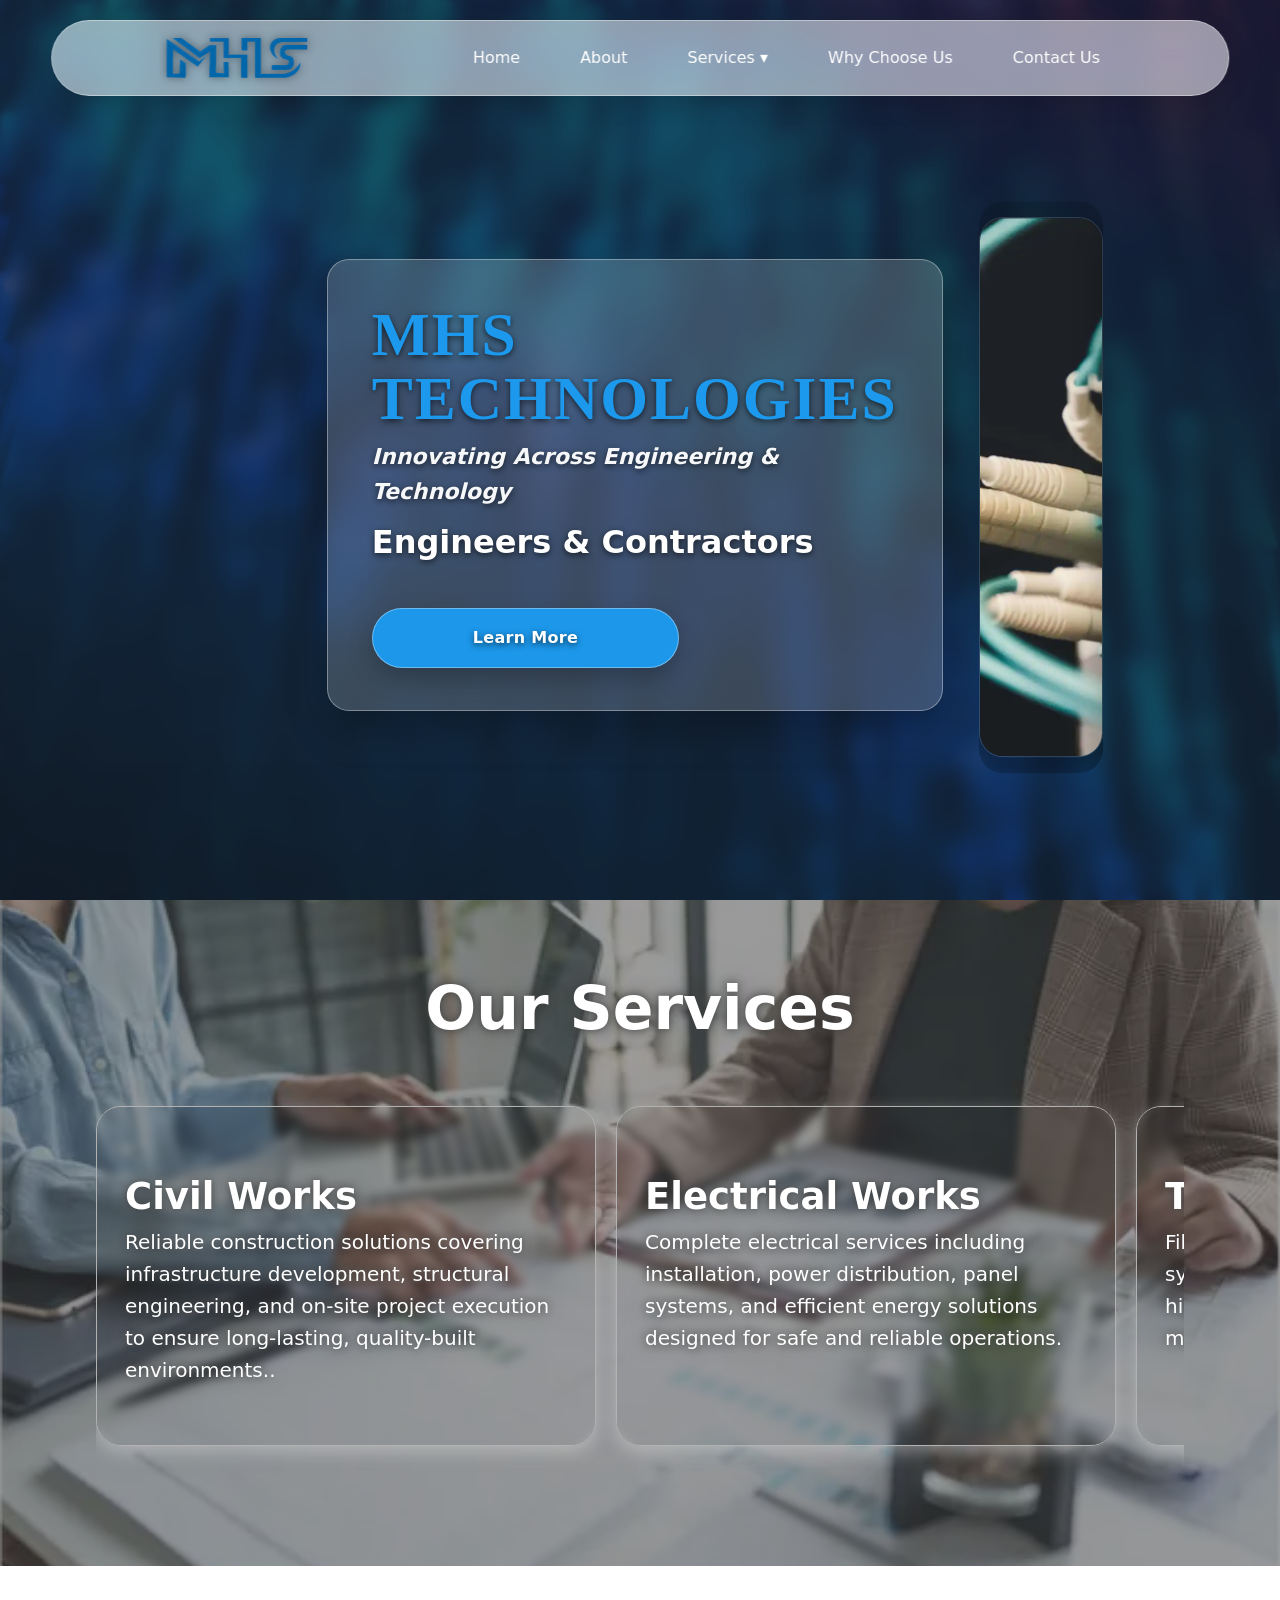
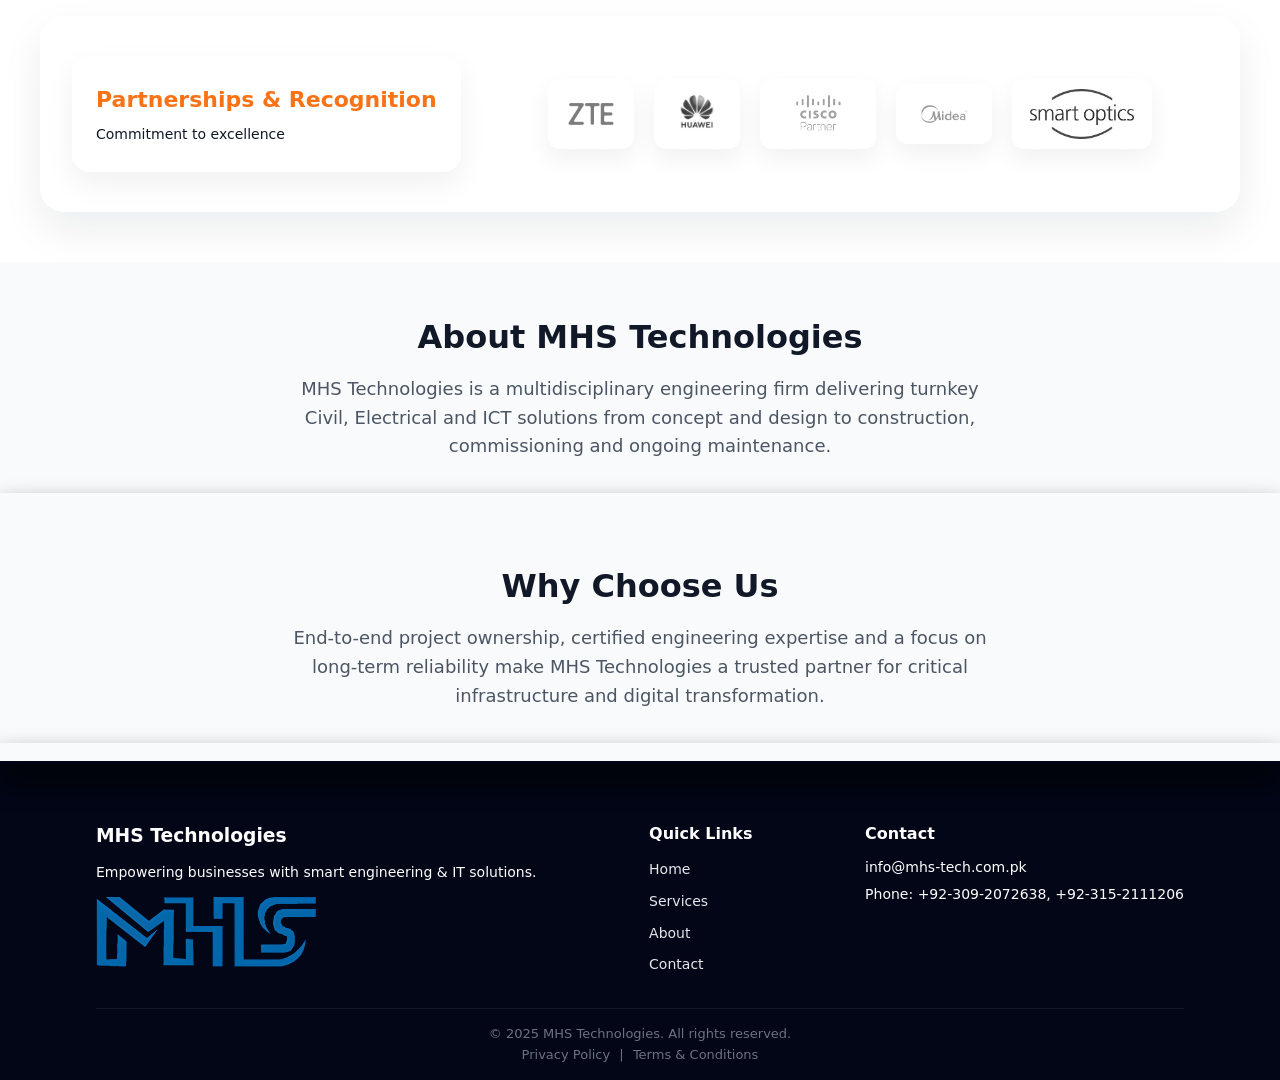
==== public_html/index.html @ 4421f7b4 "Initial commit: add MHS Tech website" ====
<head><meta content="IE=edge" http-equiv="X-UA-Compatible"/>
<meta charset="utf-8"/>
<title>MHS Technologies | Engineering &amp; Technology Services</title>
<meta content="width=device-width, initial-scale=1.0" name="viewport"/>
<!-- Force Light Mode -->
<meta content="light" name="color-scheme"/>
<meta content="light" name="supported-color-schemes"/>
<!-- SEO -->
<meta content="MHS Technologies is a multidisciplinary engineering and technology company delivering Civil Works, Electrical Solutions, Telecommunications, Systems Integration and Digital Services across Pakistan." name="description"/>
<meta content="index, follow" name="robots"/>
<!-- Social (Open Graph) -->
<meta content="MHS Technologies | Engineers &amp; Contractors" property="og:title"/>
<meta content="End-to-end civil, electrical, telecom and digital infrastructure solutions from design to commissioning." property="og:description"/>
<meta content="website" property="og:type"/>
<meta content="https://mhs-tech.com.pk/" property="og:url"/>
<meta content="https://mhs-tech.com.pk/images/hero-section/2.webp" property="og:image"/>
<!-- Favicons -->
<link href="images/logo/mhs-favicon.webp" rel="icon" sizes="512x512" type="image/webp"/>
<link href="images/logo/mhs-favicon.webp" rel="apple-touch-icon" type="image/webp"/>
<link href="images/logo/mhs-favicon.webp" rel="shortcut icon" type="image/webp"/>
<!-- CSS -->
<link href="style.css?v=4" rel="stylesheet"/><link href="https://mhs-tech.com.pk/" rel="canonical"/><meta content="#ffffff" name="theme-color"/><script type="application/ld+json">[{"@context": "https://schema.org", "@type": "WebPage", "name": "MHS Technologies | Engineering & Technology Services", "url": "https://mhs-tech.com.pk/"}, {"@context": "https://schema.org", "@type": "WebSite", "name": "MHS Technologies", "url": "https://mhs-tech.com.pk/"}, {"@context": "https://schema.org", "@type": "Organization", "name": "MHS Technologies", "url": "https://mhs-tech.com.pk/", "logo": "https://mhs-tech.com.pk/images/logo/mhs-logo.png", "email": "info@mhs-tech.com.pk", "telephone": ["+92-309-2072638", "+92-315-2111206"], "address": {"@type": "PostalAddress", "addressCountry": "PK"}}]</script></head>
<body>
<!-- HEADER / TOP NAV -->
<header class="site-header">
<div class="container header-inner">
<div class="logo-area">
<a href="/#home">
<img alt="MHS Technologies Logo" decoding="async" loading="eager" src="images/logo/mhs-logo-2.png"/>
</a>
</div>
<button aria-label="Toggle navigation" class="menu-toggle">
        ☰
      </button>
<nav class="main-nav">
<ul class="nav-menu">
<li><a href="/#home">Home</a></li>
<li><a href="about.html">About</a></li>
<li class="has-dropdown">
<a>Services ▾</a>
<ul class="dropdown">
<li class="has-sub"><a href="services.html#civil">Civil Works</a></li>
<li class="has-sub"><a href="services.html#electrical">Electrical Works</a></li>
<li class="has-sub"><a href="services.html#telecom">Telecommunications</a></li>
<li class="has-sub"><a href="services.html#it-works">IT Works &amp; Systems Development</a></li>
<li class="has-sub"><a href="services.html#integration">Systems Integration</a></li>
</ul>
</li>
<li><a href="about.html#why-choose">Why Choose Us</a></li>
<li>
<a class="contact-btn" href="contact.html">Contact Us</a>
</li>
</ul>
</nav>
</div>
</header>
<!-- HERO SECTION -->
<section class="hero-section" id="home">
<div class="hero-bg-overlay"></div>
<div class="hero-wrap">
<!-- TEXT GLASS BOX (only text) -->
<div class="hero-text-glass">
<h1 class="mhs-title">MHS TECHNOLOGIES</h1>
<h2 class="mhs-tagline">Innovating Across Engineering &amp; Technology</h2>
<h2 class="mhs-subtitle">Engineers &amp; Contractors</h2>
<a class="hero-cta" href="services.html">Learn More</a>
</div>
<!-- CAROUSEL OUTSIDE GLASS -->
<div class="hero-carousel-wrap">
<div class="service-carousel" id="carousel">
<img alt="" decoding="async" loading="eager" src="images/hero-section/carso_img/1.webp"/>
<img alt="" decoding="async" loading="lazy" src="images/hero-section/carso_img/2.webp"/>
<img alt="" decoding="async" loading="lazy" src="images/hero-section/carso_img/3.webp"/>
<img alt="" decoding="async" loading="lazy" src="images/hero-section/carso_img/4.webp"/>
<img alt="" decoding="async" loading="lazy" src="images/hero-section/carso_img/5.webp"/>
<img alt="" decoding="async" loading="lazy" src="images/hero-section/carso_img/6.webp"/>
<img alt="" decoding="async" loading="lazy" src="images/hero-section/carso_img/7.webp"/>
<img alt="" decoding="async" loading="lazy" src="images/hero-section/carso_img/8.webp"/>
</div>
</div>
</div>
</section>
<!-- SERVICES -->
<section class="services" id="services">
<div class="container services-inner">
<h2>Our Services</h2>
<!-- Carousel Wrapper -->
<div class="service-carousel">
<div class="service-track">
<a class="card card--civil" href="services.html#civil">
<h3>Civil Works</h3>
<p>Reliable construction solutions covering infrastructure development, structural engineering, and on-site project execution to ensure long-lasting, quality-built environments..</p>
</a>
<a class="card card--electrical" href="services.html#electrical">
<h3>Electrical Works</h3>
<p>Complete electrical services including installation, power distribution, panel systems, and efficient energy solutions designed for safe and reliable operations.</p>
</a>
<a class="card card--telecom" href="services.html#telecom">
<h3>Telecommunications</h3>
<p>Fiber-optic, networking, and communication systems engineered for fast, secure, and high-performance connectivity across modern infrastructures.</p>
</a>
<a class="card card--integration" href="services.html#integration">
<h3>Systems Integration</h3>
<p>Smart automation, surveillance, networking, and digital systems unified into one seamless, secure, and efficient platform for improved operational performance.</p>
</a>
<a class="card card--digital" href="services.html#it-works">
<h3>Digital Solutions</h3>
<p>Modern IT, cloud, software, and technology-driven services built to streamline workflows, enhance productivity, and support evolving business needs.</p>
</a>
<a class="card card--hvac" href="services.html#hvac">
<h3>HVAC Services</h3>
<p>Efficient heating, cooling, and ventilation solutions designed for reliable performance and long-term comfort across all environments.</p>
</a>
<a class="card card--dg" href="services.html#dg">
<h3>D.G Solutions</h3>
<p>Dependable generator maintenance, performance tuning, and rapid fault response ensuring uninterrupted power and stable operations.</p>
</a>
<a class="card card--fire" href="services.html#fire">
<h3>Fire Safety &amp; Alarm</h3>
<p>Advanced fire detection and alarm systems delivering early warning, compliance, and enhanced facility-wide safety.</p>
</a>
<a class="card card--managed" href="services.html#managed">
<h3>Managed Services</h3>
<p>End-to-end monitoring, maintenance, and system support to keep critical infrastructure performing at peak efficiency.</p>
</a>
<a class="card card--it" href="services.html#it">
<h3>Managed IT Services</h3>
<p>Continuous IT monitoring, security management, and remote support ensuring smooth and secure digital operations.</p>
</a>
</div>
</div>
<!-- /Carousel Wrapper -->
</div>
</section>
<!-- PARTNERS -->
<section class="partners-section">
<div class="partners-content">
<div class="partners-card">
<h2>Partnerships &amp; Recognition</h2>
<p class="small-text">Commitment to excellence</p>
</div>
<div class="partners-logos">
<div class="img">
<img alt="ZTE" decoding="async" loading="lazy" src="images/Partners Logo/zte.webp"/>
</div>
<div class="img">
<img alt="Huawei" decoding="async" loading="lazy" src="images/Partners Logo/huawei.webp"/>
</div>
<div class="img">
<img alt="Cisco" decoding="async" loading="lazy" src="images/Partners Logo/cisco.webp"/>
</div>
<div class="img">
<img alt="Midea" decoding="async" loading="lazy" src="images/Partners Logo/midea.webp"/>
</div>
<div class="img">
<img alt="Smart Optics" decoding="async" loading="lazy" src="images/Partners Logo/smart_optics.webp"/>
</div>
</div>
</div>
</section>
<!-- SHORT ABOUT -->
<section class="about">
<div class="container about-grid">
<div class="about-text">
<h2>About MHS Technologies</h2>
<p>
            MHS Technologies is a multidisciplinary engineering firm delivering turnkey Civil, Electrical
            and ICT solutions from concept and design to construction, commissioning and ongoing maintenance.
          </p>
</div>
</div>
</section>
<!-- WHY CHOOSE US (HOME) -->
<section class="about" id="why-us">
<div class="container about-grid">
<div class="about-text">
<h2>Why Choose Us</h2>
<p>
            End-to-end project ownership, certified engineering expertise and a focus on long-term reliability
            make MHS Technologies a trusted partner for critical infrastructure and digital transformation.
          </p>
</div>
</div>
</section>
<!-- FOOTER -->
<footer class="footer">
<div class="container">
<div class="footer-grid">
<div class="f-col">
<h3>MHS Technologies</h3>
<p>Empowering businesses with smart engineering &amp; IT solutions.</p>
<div class="about-img">
<img alt="MHS Secondary Logo" decoding="async" height="80" loading="lazy" src="images/logo/mhs-logo-2.png"/>
</div>
</div>
<div class="f-col">
<h4>Quick Links</h4>
<ul>
<li><a href="/#home">Home</a></li>
<li><a href="services.html">Services</a></li>
<li><a href="about.html">About</a></li>
<li><a href="contact.html">Contact</a></li>
</ul>
</div>
<div class="f-col">
<h4>Contact</h4>
<p><a href="mailto:info@mhs-tech.com.pk">info@mhs-tech.com.pk</a></p>
<p>Phone: +92-309-2072638, +92-315-2111206</p>
</div>
</div>
<div class="copy">
<div class="left">
          © 2025 MHS Technologies. All rights reserved.
        </div>
<div class="right">
<a href="privacy_policy.html">Privacy Policy</a> |
          <a href="terms_cond.html">Terms &amp; Conditions</a>
</div>
</div>
</div>
</footer>
<!-- NAV JS -->
<script defer="" src="nav.js?v=4"></script>
</body>
---- public_html/style.css ----
:root{
  color-scheme: light !important;

  --c-text:#111827;
  --c-white:#ffffff;
  --c-muted:#4b5563;
  --c-blue:#2563eb;
  --c-blue-dark:#1d4ed8;

  --glass-dark:rgba(1,15,17,0.35);
  --glass-dark-strong:rgba(0,0,0,0.55);
  --glass-light:rgba(255,255,255,0.08);
  --glass-border:rgba(255,255,255,0.18);

  --shadow-soft:0 12px 32px rgba(0,0,0,0.45);

  --radius-lg:18px;
  --radius-xl:24px;
  --radius-pill:999px;

  --container-w:85%;
  --container-max:1200px;
}

/* Optional extra lock for dark-mode devices */
@media (prefers-color-scheme: dark){
  html, body{
    color-scheme: light !important;
    background: #fff !important;
    color: #000 !important;
  }
}


.mhs-title,
.mhs-tagline,
.mhs-subtitle,
.hero-cta {
    text-shadow: 0px 2px 6px rgba(0, 0, 0, 0.65);
}

/* =====================================================================
   RESET + BASE
   ===================================================================== */
*{margin:0;padding:0;box-sizing:border-box;}
html,body{margin:0 !important;padding:0 !important;}

body{
  font-family:system-ui, Arial, "Times New Roman", sans-serif;
  color:var(--c-text);
  background:var(--c-white);
  line-height:1.6;
  padding-top:140px; /* fixed header gap desktop */
}

a{text-decoration:none;color:inherit;}
ul{list-style:none;}
img{max-width:100%;display:block;}

.container{
  width:var(--container-w);
  max-width:var(--container-max);
  margin:0 auto;
}

/* Anchor offset for fixed header */
#civil,#electrical,#telecom,#it-works,#integration,#why-choose{
  scroll-margin-top:120px;
}

/* =====================================================================
   HEADER / NAVIGATION (GLASS PILL)
   ===================================================================== */
.site-header{
  position:fixed;
  top:20px;
  left:50%;
  transform:translateX(-50%);
  width:min(1200px,92%);
  padding:14px 30px;
  z-index:9999;

  background:rgba(255,255,255,0.55);
  backdrop-filter:blur(18px) saturate(180%);
  -webkit-backdrop-filter:blur(18px) saturate(180%);

  border:1px solid rgba(255,255,255,0.4);
  border-radius:50px;
  box-shadow:0 8px 25px rgba(0,0,0,0.12);
}

.header-inner{
  display:flex;
  align-items:center;
  justify-content:space-between;
  gap:20px;
}

.logo-area img{
  height:40px;
  width:auto;
  filter:drop-shadow(0 0 4px rgba(0,0,0,0.45));
}

.main-nav,.nav-menu{
  display:flex;
  align-items:center;
  gap:32px;
}

.nav-menu>li{position:relative;}

/* base link reset */
nav ul li a{
  display:inline-block;
  padding:10px 16px;
  border-radius:8px;
  background:rgba(0,0,0,0.16);
  transition:.25s ease;
}

/* main nav items */
.nav-menu>li>a{
  background:transparent;
  padding:10px 14px;
  color:#ffffff;
  font-weight:500;
  border-radius:50px;
  transition:background .2s ease,color .2s ease,border-color .2s ease;
}

.nav-menu>li>a:hover{
  background:rgba(0,0,0,0.07);
  color:#ffffff;
}

/* dropdown desktop */
.has-dropdown>.dropdown{
  position:absolute;
  top:100%;
  left:0;
  min-width:260px;

  background:var(--glass-dark-strong);
  backdrop-filter:blur(12px) saturate(150%);
  -webkit-backdrop-filter:blur(12px) saturate(150%);
  border:1px solid var(--glass-border);

  box-shadow:0 10px 24px rgba(0,0,0,0.35);
  border-radius:8px;
  padding:8px 0;
  display:none;
  z-index:40;
}
.has-dropdown:hover>.dropdown{display:block;}

.dropdown>li>a{
  display:block;
  padding:8px 14px;
  font-size:13px;
  color:var(--c-white);
  background:transparent;
}
.dropdown>li>a:hover{background:rgba(37,99,235,0.25);}

/* menu toggle default hidden */
.menu-toggle{ display:none; }

/* =====================================================================
   HERO SECTION (Desktop stays SAME)
   ===================================================================== */
.hero-section {
    position: relative;
    min-height: 100vh;
    padding: 120px 6% 80px;
    display: flex;
    align-items: center;
    background: url("images/hero-section/hero-sec-image.webp") center/cover no-repeat;
    overflow: hidden;
}

/* BLUR + BLUE TINT LAYER */
.hero-section::before {
    content: "";
    position: absolute;
    inset: 0;
    background: rgba(41, 46, 73, 0.55);
    /* blue tint */
    backdrop-filter: blur(12px);
    /* blur effect */
    -webkit-backdrop-filter: blur(12px);
    z-index: 0;
}

.hero-bg-overlay{
  position:absolute;
  inset:0;
  background:rgba(0,0,0,0.25);    /* light black tint */
  z-index:0;
  pointer-events:none;
}

/* hero layout row */
.hero-wrap{
  position:relative;
  z-index:2;
  width:100%;
  display:flex;
  align-items:center;
  justify-content:space-between;
  gap:36px;
}

/* LEFT GLASS TEXT (desktop original) */
.hero-text-glass{
  flex:1 1 540px;
  max-width:770px;
  width:100%;
  padding:42px 44px;
  margin-top:30px;
  margin-left: 250px;

  background:rgba(255,255,255,0.18);
  border:1px solid rgba(255,255,255,0.35);
  backdrop-filter:blur(16px);
  -webkit-backdrop-filter:blur(16px);
  border-radius:22px;
  box-shadow:0 16px 40px rgba(0,0,0,0.25);
}

/* Title */
.mhs-title{
  font-family:"Times New Roman", serif;
  font-weight:800;
  letter-spacing:2px;
  font-size:clamp(40px,4.8vw,72px);
  color:#1c99ed;
  text-transform:uppercase;
  margin-bottom:8px;
  line-height:1.05;
}

/* Tagline */
.mhs-tagline{
  font-size:clamp(17px,1.8vw,22px);
  font-style:italic;
  color:#fff;
  opacity:.96;
  margin-bottom:8px;
}

/* Subtitle */
.mhs-subtitle{
  font-size:clamp(32px,2.2vw,49px);
  font-weight:700;
  color:#fff;
  margin-bottom:20px;
}

/* CTA */
.hero-cta{
  display:inline-flex;
  margin-top: 20px;
  align-items:center;
  justify-content:center;
    padding: 16px 100px !important;
    /* width + height bigger */
    font-size: 16px !important;
    /* readable, bold feel */
    border-radius: 999px !important;
    /* pill shape remains perfect */
  background:rgba(28,153,237,0.98);
  color:#fff;
  font-weight:700;
  letter-spacing:.3px;
  border:1px solid rgba(255,255,255,0.35);
  box-shadow:0 10px 24px rgba(0,0,0,0.25);
  transition:.25s ease;
}
.hero-cta:hover{
  background:#fff;
  color:#1c99ed;
  transform:translateY(-2px);
  box-shadow:0 14px 30px rgba(0,0,0,0.32);
}

/* RIGHT HERO CAROUSEL WRAP */
.hero-carousel-wrap{
  margin-right: 100px;
  flex:1 1 580px;
  max-width:990px;
  display:flex;
  justify-content:center;
  align-items:center;
  transform:translateY(3%); /* up/down control */
}

/* HERO carousel = your existing div id="carousel" */
.hero-section #carousel{
  width:100%;
  max-width:860px;
  margin:0 auto;

  display:flex;
  overflow-x:auto;
  overflow-y:hidden;

  gap:0; /* one image view */
  scroll-snap-type:x mandatory;
  scroll-behavior:smooth;

  padding:16px 0;
  cursor:grab;
  touch-action:pan-x;
  user-select:none;
  scrollbar-width:none;

  border-radius:24px;
  background:rgba(0,0,0,0.12);
}
.hero-section #carousel::-webkit-scrollbar{display:none;}
.hero-section #carousel.dragging{
  scroll-snap-type:none;
  scroll-behavior:auto;
  cursor:grabbing;
}

/* HERO images (one at a time) */
.hero-section #carousel img{
  flex:0 0 100%;
  width:100%;
  height:clamp(380px,48vw,540px);   /* desktop hero image height */
  object-fit:cover;

  border-radius:24px;
  scroll-snap-align:center;
  scroll-snap-stop:always;

  box-shadow:0 12px 30px rgba(0,0,0,0.30);
  border:1px solid rgba(255,255,255,0.16);
}

/* =====================================================================
   SERVICES SECTION (HOME) + CAROUSEL
   ===================================================================== */
.services{
  position:relative;
  padding:60px 0;
  text-align:center;
  background:url("images/service-cards/ser_back.webp") center/cover no-repeat;
}
.services::before{
  content:"";
  position:absolute;
  inset:0;
  background:rgba(69,69,69,0.52);
}
.services-inner{position:relative;z-index:1;margin:0 auto;}

.services h2{
  font-size:clamp(28px,5vw,60px);
  margin-bottom:20px;
  color:var(--c-white);
  text-shadow:0 0 8px rgba(61,61,61,0.85),0 0 18px rgba(69,69,69,0.55);
}

/* SERVICES carousel (single clean source) */
.service-carousel{
  width:100%;
  display:flex;              /* agar track nahi hai to cards yehi flex hon */
  gap:20px;
  overflow-x:auto;
  overflow-y:hidden;

  scroll-behavior:smooth;
  -webkit-overflow-scrolling:touch;

  cursor:grab;
  touch-action:pan-x;
  user-select:none;

  padding:30px 0 60px;
  scrollbar-width:none;

  /* snap OFF for now — smoothness first */
  scroll-snap-type: none;
}
.service-carousel::-webkit-scrollbar{display:none;}

.service-carousel.dragging{
  cursor:grabbing !important;
  scroll-behavior:auto;
}

/* IF you have inner track */
.service-carousel .service-track{
  display:flex;
  gap:20px;
  flex:0 0 auto;
}

/* CARDS (direct or inside track) */
.service-carousel > .service-card,
.service-carousel .service-track > .service-card,
.service-carousel > a,
.service-carousel .service-track > a,
.service-carousel > div,
.service-carousel .service-track > div{
  flex:0 0 auto;        /* shrink band */
}

/* images drag/ghost band */
.service-carousel.dragging img{
  pointer-events:none;
  user-drag:none;
  -webkit-user-drag:none;
}
/* card sizes in carousel (mobile/tablet base) */
.service-track .card{
  scroll-snap-align:center;
  flex:0 0 85%;
  max-width:560px;
  min-height:320px; /* SERVICE CARD HEIGHT */
}

/* desktop: true grid feel */
@media (min-width:1024px){
  .service-carousel{scroll-snap-type:none;}
  .service-track .card{
    flex:0 0 30%;
    max-width:500px;
    min-height:340px;
  }
}

/* service card base */
.card{
  flex:0 0 auto;
  width:100%;
  max-width:500px;
  border-radius:25px;
  border:1px solid rgb(178,178,178);
  padding:40px 28px;
  text-align:left;
  box-shadow:0 6px 18px rgba(218,218,218,0.46);
  transition:box-shadow .2s ease,transform .15s ease,background .2s ease,border .2s ease;
  position:relative;
  overflow:hidden;
  background-size:cover;
  background-position:center;
  background-repeat:no-repeat;
  color:var(--c-white);
}
.card::before{
  content:"";
  position:absolute;
  inset:0;
  background:none;
  backdrop-filter:blur(4px);
  z-index:1;
}
.card *{position:relative;z-index:2;}
.card h3{
  font-size:clamp(22px,3vw,37px);
  padding-top:20px;
  color:var(--c-white);
  text-shadow:0 0 8px rgba(61,61,61,0.85),0 0 18px rgba(69,69,69,0.55);
}
.card p{
  font-size:clamp(15px,2vw,20px);
  color:var(--c-white);
  font-weight:400;
  text-shadow:0 0 8px rgba(61,61,61,0.85),0 0 18px rgba(69,69,69,0.55);
}
.card:hover{
  border-color:rgba(11,69,193,0.3);
  transform:translateY(-4px);
  box-shadow:0 10px 25px rgba(0,0,0,0.28);
  background:rgba(30,30,30,0.3);
  backdrop-filter:blur(2px);
}

/* =====================================================================
   PARTNERS STRIP (HOME)
   ===================================================================== */
.partners-section{padding:50px 0;background:none;}
.partners-content{
  max-width:1200px;margin:0 auto;padding:40px 32px;
  background:var(--c-white);border-radius:var(--radius-xl);
  display:flex;align-items:center;gap:32px;
  box-shadow:0 18px 40px rgba(15,23,42,0.08);
}

.partners-logos img[src*="midea"]{
  height:40px;
}

.partners-card{
  background:var(--c-white);padding:26px 24px;border-radius:18px;
  min-width:260px;box-shadow:0 12px 30px rgba(15,23,42,0.06);
  transition:transform .25s ease,box-shadow .25s ease;
}
.partners-card:hover{transform:translateY(-4px);box-shadow:0 16px 32px rgba(15,23,42,0.12);}
.partners-card h2{font-size:22px;color:#f97316;}
.partners-card .small-text{font-size:14px;color:var(--c-text);margin-top:6px;}
.partners-logos{
  flex:1;display:flex;flex-wrap:wrap;gap:20px;
  align-items:center;justify-content:center;
}
.partners-logos .img{
  background:var(--c-white);padding:10px 18px;border-radius:12px;
  box-shadow:0 10px 24px rgba(15,23,42,0.06);
  display:flex;align-items:center;justify-content:center;
  transition:.3s ease;
}
.partners-logos .img:hover{transform:translateY(-4px);box-shadow:0 16px 32px rgba(15,23,42,0.12);}
.partners-logos img{
  height:50px;width:auto;object-fit:contain;
  filter:grayscale(100%);opacity:.9;transition:.3s ease;
}
.partners-logos img:hover{opacity:1;filter:grayscale(0);}

/* =====================================================================
   SHORT HOME ABOUT
   ===================================================================== */
.about{
  padding:50px 0;position:relative;background:#f9fafb;
}
.about::after{
  content:"";position:absolute;left:0;right:0;bottom:-2px;height:20px;
  box-shadow:0 18px 28px rgba(0,0,0,0.95);pointer-events:none;
}
.about-grid{display:flex;align-items:center;justify-content:center;}
.about-text{max-width:720px;text-align:center;}
.about-text h2{font-size:32px;margin-bottom:12px;color:var(--c-text);}
.about-text p{font-size:18px;color:var(--c-muted);}

/* =====================================================================
   ABOUT PAGE WRAPPER
   ===================================================================== */
.about-page-wrapper.bluish-section{
  position:relative;
  background:url("images/sections-back-images/about.webp") left center/cover no-repeat;
  color:#060028;
  padding:30px 0 60px;
  padding-top:150px !important;
}
@media(max-width:900px){
  .about-page-wrapper.bluish-section{padding-top:110px !important;}
}
.about-page-wrapper.bluish-section::before{
  content:"";position:absolute;inset:0;
  background:linear-gradient(rgba(0,47,108,0.45),rgba(0,47,108,0.45));
  z-index:0;
}
.about-page-wrapper.bluish-section>*{position:relative;z-index:1;}
.about-page{padding-bottom:60px;}

/* about header */
.about-header{
  padding:140px 0 24px;background:transparent;
}
.about-header h1{
  text-align:center;color:var(--c-white);
  max-width:1450px;font-size:clamp(32px,4.5vw,50px);

  background:rgba(255,255,255,0.06);
  backdrop-filter:blur(14px) saturate(160%);
  -webkit-backdrop-filter:blur(14px) saturate(160%);
  border:1px solid var(--glass-border);

  border-radius:16px;padding:40px 30px;width:100%;
  box-shadow:var(--shadow-soft);
  text-shadow:1px 1px 3px rgba(0,0,0,0.4);
}
.about-header p{
  font-size:17px;padding-top:20px;text-align:center;color:var(--c-white);
  text-shadow:1px 1px 3px rgba(0,0,0,0.4);
}

/* generic blocks */
.about-block{padding:40px 0;}
.outer-box{
  background:rgba(255,255,255,0.06);
  backdrop-filter:blur(14px) saturate(160%);
  -webkit-backdrop-filter:blur(14px) saturate(160%);
  border:1px solid var(--glass-border);
  border-radius:18px;padding:4px;box-shadow:var(--shadow-soft);
}
.inner-box{
  background:rgba(255,255,255,0.10);
  backdrop-filter:blur(12px);-webkit-backdrop-filter:blur(12px);
  border-radius:16px;padding:32px;
  box-shadow:0 6px 22px rgba(0,0,0,0.25);
}
.about-text-wide h2{color:var(--c-white);font-size:22px;margin-bottom:10px;}
.about-text-wide p{font-size:17px;font-weight:400;color:var(--c-white);}
.about-text-wide p+p{margin-top:10px;}

/* vision cards */
.about-vision-cards{display:flex;flex-wrap:wrap;gap:16px;margin-top:20px;}
.vision-card{
  flex:1 1 220px;padding:16px 18px;background:rgba(255,255,255,0.06);
  backdrop-filter:blur(12px);-webkit-backdrop-filter:blur(12px);
  border:1px solid var(--glass-border);border-radius:16px;
  transition:transform .25s ease,box-shadow .25s ease;
}
.vision-card h3{font-size:16px;margin-bottom:4px;color:var(--c-white);}
.vision-card p{font-size:13px;color:var(--c-white);}
.vision-card:hover{transform:translateY(-2px);box-shadow:0 12px 30px rgba(255,255,255,0.12);}

/* future grid */
.about-future-grid{
  display:grid;
  grid-template-columns:minmax(0,2fr) minmax(0,1.5fr);
  gap:32px;align-items:center;
}
.about-quote-label{
  font-size:12px;text-transform:uppercase;letter-spacing:.06em;
  color:var(--c-white);margin-bottom:4px;
}
.about-quote{
  border-left:3px solid var(--c-white);
  padding-left:10px;margin-bottom:10px;
  font-style:italic;color:var(--c-white);
}
.about-future-text h2{color:var(--c-white);}
.about-future-text p{
  font-size:14px;padding-top:10px;font-weight:600;color:var(--c-white);
}
.about-future-image .image-box{
  border-radius:14px;overflow:hidden;display:flex;align-items:center;justify-content:center;margin:0 auto;
}
.about-future-image .image-box img{
  width:100%;height:100%;object-fit:cover;object-position:center;
  transform:scale(1.2);transition:transform .4s ease;
}
.about-future-image .image-box:hover img{transform:scale(1.1);}

/* why choose us */
.why-clients{padding:80px 0;background:transparent;color:var(--c-white);}
.why-clients-inner{
  max-width:1400px;margin:0 auto;padding:0 7%;
  display:flex;align-items:center;gap:60px;
}
.why-clients-image{flex:1;display:flex;justify-content:center;}
.why-clients-image img{
  width:100%;max-width:520px;height:auto;border-radius:18px;
  object-fit:cover;box-shadow:0 12px 30px rgba(0,0,0,0.55);
  transition:transform .25s ease;
}
.why-clients-image img:hover{transform:scale(1.04);}
.why-clients-text{
  flex:1.3;background:rgba(255,255,255,0.06);
  backdrop-filter:blur(14px) saturate(160%);
  -webkit-backdrop-filter:blur(14px) saturate(160%);
  border:1px solid var(--glass-border);
  padding:40px 35px;border-radius:18px;box-shadow:var(--shadow-soft);
}
.why-clients-text h2{
  font-size:clamp(28px,4vw,44px);font-weight:700;margin-bottom:14px;color:var(--c-white);
  text-shadow:0 2px 6px rgba(0,0,0,0.55);
}
.why-clients-text p{font-size:17px;line-height:1.75;color:rgba(255,255,255,0.90);}

/* =====================================================================
   CONTACT STRIP (ABOUT PAGE)
   ===================================================================== */
.contact-strip{padding:60px 20px;background:transparent;color:var(--c-white);}
.contact-strip-inner{
  display:grid;grid-template-columns:minmax(0,2.2fr) minmax(0,1.3fr);
  gap:40px;align-items:center;
}
.contact-strip-inner>div:first-child{
  background:rgba(255,255,255,0.06);
  backdrop-filter:blur(14px) saturate(160%);
  -webkit-backdrop-filter:blur(14px) saturate(160%);
  border:1px solid var(--glass-border);
  padding:40px 35px;border-radius:16px;box-shadow:var(--shadow-soft);
}
.contact-strip h2{
  font-size:clamp(24px,3.5vw,40px);margin-bottom:20px;color:var(--c-white);
  text-shadow:0 2px 6px rgba(0,0,0,0.55);
}
.contact-strip p{font-size:17px;color:rgba(255,255,255,0.9);margin-bottom:19px;}
.contact-strip-image .image-avatar{
  width:420px;height:300px;background:rgba(255,255,255,0.06);
  backdrop-filter:blur(14px);-webkit-backdrop-filter:blur(14px);
  border:1px solid var(--glass-border);border-radius:20px;overflow:hidden;margin-left:auto;
  box-shadow:var(--shadow-soft);display:flex;align-items:center;justify-content:center;
}
.contact-strip-image .image-avatar img{
  width:100%;height:100%;object-fit:cover;transform:scale(1.15);transition:transform .45s ease;
}
.contact-strip-image .image-avatar:hover img{transform:scale(1.08);}

/* =====================================================================
   BUTTONS (GLOBAL)
   ===================================================================== */
.btn-primary{
  display:inline-block;padding:11px 24px;border-radius:var(--radius-pill);
  border:none;font-size:14px;font-weight:600;cursor:pointer;
  background:#1a7be9;color:#f9fafb;
  box-shadow:0 4px 12px rgba(0,0,0,0.15);
  transition:transform .2s ease,filter .2s ease,box-shadow .2s ease;
}
.btn-primary:hover{
  transform:translateY(-2px);filter:brightness(1.05);
  box-shadow:0 8px 18px rgba(15,23,42,0.35);
}
.btn-primary:active{transform:translateY(0);box-shadow:none;}

/* =====================================================================
   FOOTER
   ===================================================================== */
.footer{
  background:#020617;color:var(--c-white);padding:60px 0 0;
}
.footer-grid{
  display:flex;flex-wrap:wrap;justify-content:space-between;gap:10px;
}
.f-col h3,.f-col h4{margin-bottom:10px;}
.f-col p{font-size:14px;margin-bottom:4px;}
.f-col ul li{margin-bottom:6px;}
.f-col ul li a{color:#e5e7eb;font-size:14px;}

footer img{padding-top:10px;max-width:220px;width:100%;}
.copy{
  text-align:center;font-size:13px;border-top:1px solid #111827;
  margin-top:25px;padding:15px 0;color:#6b7280;
}
.copy a{color:inherit;margin:0 5px;}
.copy a:hover{text-decoration:underline;}

/* =====================================================================
   SERVICES PAGE
   ===================================================================== */
.services-page-section{
  position:relative;background:url("images/sections-back-images/secvice.webp") center/cover no-repeat;
  color:var(--c-white);padding:20px 0 60px;
}
.services-page-section::before{
  content:"";position:absolute;inset:0;
  background:linear-gradient(rgba(0,47,108,0.45),rgba(0,47,108,0.45));
  z-index:0;
}
.services-page-section>*{position:relative;z-index:1;}
.services-page-section>.services-intro,
.services-page-section>.service-block{
  padding-left:5.5%;padding-right:5.5%;
}
.services-page-section a{color:var(--c-white);}

.services-intro{
  text-align:center;max-width:1450px;margin:0 auto;padding-top:10px;
  background:rgba(35,35,35,0.06);
  backdrop-filter:blur(14px) saturate(160%);
  -webkit-backdrop-filter:blur(14px) saturate(160%);
  border:1px solid var(--glass-border);
  border-radius:16px;padding:30px 40px;box-shadow:var(--shadow-soft);
  transition:transform .25s ease,box-shadow .25s ease;
}
.services-intro:hover{transform:translateY(-4px);box-shadow:0 18px 40px rgba(0,0,0,0.55);}
.services-intro h1{
  font-size:clamp(30px,4vw,50px);font-weight:700;margin-bottom:14px;
  text-shadow:0 2px 6px rgba(0,0,0,0.55);
}
.services-intro h5{
  font-size:clamp(16px,2.2vw,20px);line-height:1.7;color:rgba(255,255,255,0.95);
  font-weight:400;text-shadow:0 2px 6px rgba(0,0,0,0.45);
}
.service-box{padding-top:100px;}

.service-block{
  background:linear-gradient(rgba(0,47,108,0.45),rgba(0,47,108,0.45));
  backdrop-filter:blur(18px) saturate(160%);
  -webkit-backdrop-filter:blur(18px) saturate(160%);
  border:1px solid rgba(255,255,255,0.18);

  border-radius:40px;padding:70px 55px;margin:40px auto;max-width:1400px;
  box-shadow:0 12px 34px rgba(0,0,0,0.45);

  display:flex;align-items:flex-start;justify-content:space-between;gap:80px;
  transition:transform .25s ease,box-shadow .25s ease;
}
.service-block:hover{transform:translateY(-6px);box-shadow:0 18px 45px rgba(0,0,0,0.60);}
.service-block-electrical,
.service-block-it-works,
.service-block-hvac,
.service-block-fire,
.service-block-it{flex-direction:row-reverse;}
.service-block-content{flex:1.5;}
.service-block-media{flex:1;}
.service-category-title{
  font-size:clamp(24px,3.5vw,40px);font-weight:660;margin-bottom:16px;letter-spacing:.02em;
  text-shadow:0 2px 6px rgba(0,0,0,0.35);
}

.service-image-frame{
  max-width:520px;margin:40px auto 0;border-radius:18px;overflow:hidden;padding-top:15px;
  transition:transform .35s ease,box-shadow .35s ease;
}
.service-image-frame img{
  width:100%;height:400px;border-radius:18px;object-fit:cover;
  box-shadow:7px 10px 30px rgba(15,23,42,0.6);
  transition:transform .35s ease;
}
.service-image-frame:hover{
  transform:translateY(-8px) scale(1.03);box-shadow:12px 18px 45px rgba(15,23,42,0.7);
}
.service-image-frame:hover img{transform:scale(1.06);}

/* accordion */
.accordion{display:flex;flex-direction:column;gap:6px;}
.accordion-item{padding:8px 0;}
.accordion-header{
  width:100%;background:transparent;border:none;padding:10px 0;
  display:flex;justify-content:space-between;align-items:center;cursor:pointer;
  text-shadow:0 2px 6px rgba(0,0,0,0.35);
}
.accordion-header span:first-child{
  font-size:clamp(16px,2.5vw,22px);font-weight:500;color:var(--c-white);
}
.accordion-icon{
  font-size:18px;font-weight:600;color:rgba(255,255,255,0.9);
  transition:transform .25s ease,opacity .25s ease;
}
.accordion-body{
  max-height:0;overflow:hidden;padding:0;margin-top:0;
  font-size:clamp(15px,2vw,20px);line-height:1.7;color:rgba(255,255,255,0.85);
  text-shadow:0 1px 3px rgba(0,0,0,0.35);
  transition:max-height .3s ease,margin-top .3s ease,padding .3s ease;
  border-bottom:1px solid rgba(255,255,255,0.25);
}
.accordion-item.active .accordion-body{
  max-height:140px;margin-top:6px;padding-bottom:24px;
}
.accordion-item.active .accordion-icon{transform:rotate(45deg);opacity:1;}

/* =====================================================================
   PRIVACY / TERMS
   ===================================================================== */
.section-privacy{
  padding:80px 0;background:url("images/sections-back-images/3.webp") center/cover no-repeat;color:var(--c-white);
}
.section-privacy .container{
  max-width:900px;margin:0 auto;padding:40px 30px;
  background:rgba(255,255,255,0.08);
  backdrop-filter:blur(14px) saturate(160%);-webkit-backdrop-filter:blur(14px) saturate(160%);
  border:1px solid rgba(255,255,255,0.22);
  border-radius:var(--radius-lg);box-shadow:var(--shadow-soft);
}
.page-title{
  text-align:center;margin-bottom:44px;font-size:clamp(34px,4vw,50px);
  color:var(--c-white);text-shadow:0 2px 6px rgba(0,0,0,0.55);
}
.section-privacy h2{
  font-size:clamp(22px,3vw,28px);margin:28px 0 12px;color:var(--c-white);
  text-shadow:0 2px 4px rgba(0,0,0,0.45);
}
.section-privacy p,
.section-privacy ul li{
  font-size:16px;line-height:1.75;color:rgba(255,255,255,0.90);
}
.section-privacy p{margin-bottom:14px;}
.section-privacy ul{padding-left:22px;margin-bottom:18px;}
.section-privacy ul li{margin-bottom:8px;}

/* =====================================================================
   CONTACT PAGE
   ===================================================================== */
.contact-page{
  position:relative;background:url("images/sections-back-images/contact-us.webp") left center/cover no-repeat;
  padding:40px 0;color:var(--c-white);
}
.contact-page::before{
  content:"";position:absolute;inset:0;background:rgba(0,47,108,0.45);z-index:0;
}
.contact-page>*{position:relative;z-index:1;}
.contact-page .container{
  width:100%;max-width:1040px;margin:0 auto;padding:0 20px;padding-top:150px;
}
.contact-section{display:flex;justify-content:center;align-items:center;}
.contact-stack{width:100%;display:flex;flex-direction:column;gap:28px;align-items:center;}
.contact-hero-box{
  max-width:640px;padding:40px 35px;background:var(--glass-light);
  backdrop-filter:blur(14px) saturate(160%);-webkit-backdrop-filter:blur(14px) saturate(160%);
  border:1px solid rgba(255,255,255,0.22);border-radius:var(--radius-lg);
  text-align:center;box-shadow:var(--shadow-soft);
}
.contact-hero-box h1{
  font-size:clamp(30px,4vw,45px);line-height:1.1;margin-bottom:15px;color:var(--c-white);
  letter-spacing:.03em;text-shadow:0 2px 6px rgba(0,0,0,0.55);
}
.contact-hero-box p{
  font-size:14px;line-height:1.6;font-weight:600;color:rgba(255,255,255,0.92);
  max-width:520px;margin:0 auto;text-shadow:0 1px 3px rgba(0,0,0,0.4);
}
.contact-form-card{
  width:100%;max-width:720px;padding:28px 28px 32px;background:var(--glass-light);
  backdrop-filter:blur(14px) saturate(160%);-webkit-backdrop-filter:blur(14px) saturate(160%);
  border:1px solid rgba(255,255,255,0.22);border-radius:20px;
  box-shadow:0 14px 36px rgba(0,0,0,0.50);
}
.form-grid{display:grid;grid-template-columns:repeat(2,minmax(0,1fr));gap:16px 20px;}
.form-field{display:flex;flex-direction:column;gap:6px;}
.form-field label{font-size:13px;font-weight:500;color:rgba(255,255,255,0.9);}
.form-field input,
.form-field textarea{
  font-size:14px;padding:10px 12px;border-radius:8px;border:1px solid rgba(255,255,255,0.35);
  background:rgba(0,0,0,0.25);color:var(--c-white);
  transition:border-color .15s ease,box-shadow .15s ease,background-color .15s ease;
}
.form-field input::placeholder,
.form-field textarea::placeholder{color:rgba(255,255,255,0.7);}
.form-field input:focus,
.form-field textarea:focus{
  outline:none;border-color:#7fb3ff;box-shadow:0 0 0 1px rgba(127,179,255,0.9);
  background-color:rgba(0,0,0,0.35);
}
.form-field textarea{resize:vertical;min-height:120px;}
.form-field-full{grid-column:1/-1;}
.form-actions{display:flex;justify-content:flex-end;margin-top:4px;}

/* =====================================================================
   RESPONSIVE
   ===================================================================== */
@media (max-width: 480px) {
    .about-future-grid,
        .contact-strip-inner {
            grid-template-columns: 1fr;
        }
    
        .why-clients-inner {
            flex-direction: column;
            text-align: center;
        }
    
        .why-clients-text {
            margin-top: 30px;
        }
    
        /* CONTACT STRIP MOBILE FIX */
        .contact-strip-inner {
            display: flex;
            /* force stack even if grid/flex mismatch */
            flex-direction: column;
            text-align: center;
            gap: 30px;
            align-items: center;
        }
    
        .contact-strip-image {
            display: flex;
            justify-content: center;
            width: 100%;
    
            .service-block {
                flex-direction: column;
                gap: 30px;
            }
    
            .service-block-electrical,
            .service-block-it-works {
                flex-direction: column;
            }
    
            .service-block-media {
                flex: unset;
                width: 100%;
                display: flex;
                justify-content: center;
            }
    
            .service-image-frame {
                max-width: 280px;
                width: 100%;
            }
    
            .service-image-frame img {
                height: auto;
                border-radius: 14px;
            }


}

@media(max-width:900px){
  .about-future-grid,
  .contact-strip-inner{grid-template-columns:1fr;}
  .why-clients-inner{flex-direction:column;text-align:center;}
  .why-clients-text{margin-top:30px;}

   /* CONTACT STRIP MOBILE FIX */
   .contact-strip-inner {
       display: flex;
       /* force stack even if grid/flex mismatch */
       flex-direction: column;
       text-align: center;
       gap: 30px;
       align-items: center;
   }

   .contact-strip-image {
       display: flex;
       justify-content: center;
       width: 100%;

  .service-block{flex-direction:column;gap:30px;}
  .service-block-electrical,
  .service-block-it-works{flex-direction:column;}

  .service-block-media{
    flex:unset;width:100%;display:flex;justify-content:center;
  }
  .service-image-frame{max-width:280px;width:100%;}
  .service-image-frame img{height:auto;border-radius:14px;}
}
@media(max-width:768px) {

    .site-header {
        width: 100%;
        padding: 10px 14px;
        background: rgba(0, 0, 0, 0.45) !important;
        backdrop-filter: blur(14px) saturate(180%);
        border-bottom: 1px solid rgba(255, 255, 255, 0.12);
    }

    body {
        padding-top: 80px;
    }

    .header-inner {
        display: flex;
        align-items: center;
        justify-content: space-between;
    }

    .menu-toggle {
        margin-left: auto;
        margin-right: 4px;
        background: none;
        border: 0;
        color: #fff;
        font-size: 26px;
        cursor: pointer;
        padding: 2px 6px;
    }

    /* MOBILE MENU - NO FLOAT, LOW PADDING */
@media(max-width:768px) {

    /* mobile header fixed */
    .site-header {
        top: 0;
        align-items: center;
        width: 100%;
        border-radius: 12px;
        padding: 12px 16px;
        background: rgba(0, 0, 0, 0.45) !important;
        backdrop-filter: blur(18px) saturate(180%);
        -webkit-backdrop-filter: blur(18px) saturate(180%);
        border-bottom: 1px solid rgba(255, 255, 255, 0.12);
    }

    body {
        padding-top: 90px;
    }

    .header-inner {
        display: flex;
        align-items: center;
        justify-content: space-between;
    }

    .menu-toggle {
        display: block;
        margin-left: auto;
        margin-right: -30px;
        background: transparent;
        border: 0;
        color: #ffffff;
        font-size: 28px;
        cursor: pointer;
        /* padding: 4px 16px; */
        z-index: 10002;
    }

    /* MOBILE MENU = GLASS PANEL + NARROWER WIDTH */
    .nav-menu {
        position: fixed;
        top: 76px;

        /* width ko chota karna */
        right: 20px;
        left: auto;
        min-width: 60%;
        width: auto;
        max-width: 300px;

        display: none;
        flex-direction: column;
        padding: 16px;
        gap: 10px;

        background: rgba(0, 0, 0, 0.85);
            backdrop-filter: blur(18px) saturate(180%);
            -webkit-backdrop-filter: blur(18px) saturate(180%);
            border: 1px solid rgba(255, 255, 255, 0.10);
        border-radius: 18px;
        box-shadow: 0 18px 40px rgba(0, 0, 0, 0.45);

        z-index: 10000;
        max-height: 75vh;
        overflow-y: auto;
    }

    .nav-menu.nav-open {
        display: flex;
    }

    .nav-menu>li>a {
        width: 100%;
        border-radius: 12px;
        padding: 12px 14px;
        background: rgba(114, 114, 114, 0.1);
        border: 1px solid rgba(255, 255, 255, 0.15);
        color: #fff;
        font-weight: 500;
    }

    
    /* dropdowns glass style */
    .nav-menu .dropdown {
        position: relative;
        width: 100%;
        margin-top: 6px;

        background: rgba(96, 96, 96, 0.08);
        border: 1px solid rgba(255, 255, 255, 0.12);
        padding: 8px;
        border-radius: 12px;
        display: none;
    }

    .has-dropdown.dropdown-open>.dropdown {
        display: block;
    }

    .nav-menu .dropdown li a {
        background: transparent;
        color: #eaf2ff;
        font-size: 13px;
        padding: 8px 10px;
        border-radius: 8px;
    }
}

  /* partners + footer stack */
  .partners-content{flex-direction:column;text-align:center;}
  .partners-card{width:100%;}

  .footer-grid{
    flex-direction:column;
    align-items:center;
    text-align:center;
    gap:20px;
  }
  .footer-grid .f-col:first-child{
    display:flex;
    flex-direction:column;
    align-items:center;
  }
  .footer-grid .f-col:first-child .about-img{
    order:-1;
    margin-bottom:10px;
  }
  .footer-grid .f-col:first-child img{
    max-width:180px;
    height:auto;
  }

  .copy{
    display:flex;
    flex-direction:column;
    gap:8px;
    text-align:center;
    margin-top:22px;
  }

  /* service carousel card size */
  .service-track .card{
    flex:0 0 75%;
    max-width:420px;
    min-height:260px;
  }

  /* contact form */
  .form-grid{grid-template-columns:1fr;}
  .form-actions{justify-content:flex-start;}
  .btn-primary{width:100%;text-align:center;}
}


@media (max-width: 480px) {

    /* 1) HERO SECTION smaller + not too high */
.hero-section {
        padding: 92px 12px 8px !important;
        /* top/bottom kam */
        min-height: auto !important;
        height: auto !important;
        background-position: center top !important;
}
.hero-wrap{
    display: flex !important;
    flex-direction: column !important;
    align-items: center !important;
    gap: 1px !important;               /* glass & carousel close */
    max-height: 700px !important;
  }
hero-text-glass {
    width: 100% !important;
    max-width: 360px !important;
    text-align: center !important;

    padding: 14px 16px 12px !important;
    /* less padding => less height */
    margin: 0 auto !important;

    /* hard cap to stop tall box */
    overflow: hidden !important;
    border-radius: 16px !important;
}

/* text tighter (you can tweak later) */
.mhs-title {
    
    text-align: center !important;
    font-size: 38px !important;
    line-height: 1.15 !important;
    
}

.mhs-tagline {
    text-align: center !important;
    font-size: 18px !important;
    margin: 0 0 4px 0 !important;
}

.mhs-subtitle {
    text-align: center !important;
    font-size: 27px !important;
    margin: 0 0 8px 0 !important;
}

.hero-cta {
    text-align: center !important;
    width: 100% !important;
    padding: 10px 0 !important;
    font-size: 22px !important;
    margin-top: 30px !important;
}

/* 3) CAROUSEL UP: pull into hero area */
.hero-carousel-wrap {
    width: 100% !important;
    max-width: 360px !important;
    height: auto !important;
    margin: -10px auto 0 auto !important;
    /* NEGATIVE = up */
    padding: 0 !important;
}

.hero-section #carousel {
    width: 100% !important;
    padding: 0 !important;
    margin-top: 0 !important;
}

/* images smaller so hero height stays low */
.hero-section #carousel img {
    height: clamp(140px, 38vw, 190px) !important;
    border-radius: 14px !important;
    object-fit: cover !important;
}



}

@media (max-width: 480px) {
    .hero-text-glass {
        margin-left: 0 !important;
    }
}


@media (max-width:480px) {

    .hero-card,
    .glass-card,
    .hero-content {
        /* jo bhi tumhara main block class hai */
        width: 100%;
        max-width: 100%;
        padding: 18px 14px;
        border-radius: 16px;
    }

    .mhs-title {
        font-size: clamp(28px, 7vw, 40px) !important;
        line-height: 1.15;
        word-break: break-word;
    }

    .hero-subtitle {
        font-size: clamp(12px, 3.5vw, 16px) !important;
        line-height: 1.4;
    }

    .hero-tagline,
    .hero-text,
    p {
        font-size: clamp(13px, 3.8vw, 17px) !important;
        line-height: 1.5;
    }

    .btn-primary {
        width: 100%;
        max-width: 240px;
        font-size: 14px;
        padding: 10px 16px;
    }
}



/* ===================== RESPONSIVE CLEAN ===================== */

/* 900px */
@media (max-width:900px){
  .about-future-grid,
  .contact-strip-inner{
    grid-template-columns:1fr;
  }

  .why-clients-inner{
    flex-direction:column;
    text-align:center;
  }
  .why-clients-text{margin-top:30px;}

  .service-block,
  .service-block-electrical,
  .service-block-it-works{
    flex-direction:column;
    gap:30px;
  }

  .service-block-media{
    flex:unset;
    width:100%;
    display:flex;
    justify-content:center;
  }

  .service-image-frame{
    max-width:280px;
    width:100%;
  }
  .service-image-frame img{
    height:auto;
    border-radius:14px;
  }
}

/* 768px NAV ONLY */
@media (max-width:768px){
  .site-header{
    top:0;
    width:100%;
    padding:12px 16px;
    background:rgba(0,0,0,0.45) !important;
    backdrop-filter: blur(18px) saturate(180%);
    border-bottom:1px solid rgba(255,255,255,0.12);
  }
  body{padding-top:90px;}

  .header-inner{
    display:flex;
    align-items:center;
    justify-content:space-between;
  }

  .menu-toggle{
    display:block;
    margin-left:auto;
    margin-right:4px;
    background:transparent;
    border:0;
    color:#fff;
    font-size:28px;
    cursor:pointer;
  }

  .nav-menu{
    position:fixed;
    top:76px;
    right:20px;
    left:auto;
    width:70%;
    max-width:280px;

    display:none;
    flex-direction:column;
    gap:6px;
    padding:10px;

    background:rgba(0,0,0,0.75);
    backdrop-filter:blur(18px) saturate(180%);
    border:1px solid rgba(255,255,255,0.10);

    border-radius:14px;
    box-shadow:0 10px 28px rgba(0,0,0,0.45);
    max-height:70vh;
    overflow-y:auto;
  }
  .nav-menu.nav-open{display:flex;}

  .nav-menu>li>a{
    width:100%;
    padding:10px;
    border-radius:8px;
    background:rgba(114,114,114,0.10);
    border:1px solid rgba(255,255,255,0.15);
    color:#fff;
  }

  .nav-menu>li>a:hover{
    color:#3B82F6;
    background:rgba(255,255,255,0.18);
    border-color:rgba(59,130,246,0.50);
  }

  .nav-menu .dropdown{
    background:rgba(96,96,96,0.08);
    border:1px solid rgba(255,255,255,0.12);
    padding:6px;
    border-radius:8px;
    display:none;
  }
  .has-dropdown.dropdown-open>.dropdown{display:block;}
}

/* 480px HERO ONLY */
@media (max-width:480px){
  .hero-section{
    padding:92px 12px 8px !important;
    min-height:auto !important;
    height:auto !important;
  }

  .hero-wrap{
    flex-direction:column !important;
    align-items:center !important;
    gap:8px !important;
  }

  .hero-text-glass{
    width:100% !important;
    max-width:360px !important;
    padding:14px 16px !important;
    margin:0 auto !important;
    text-align:center !important;
  }

  .hero-carousel-wrap{
    width:100% !important;
    max-width:360px !important;
    margin:0 auto !important;
  }

  .hero-section #carousel img{
    height: clamp(140px, 38vw, 190px) !important;
  }
}


/* =========================
   Page transition (fade)
   Prevent FOUC and make navigation feel polished
========================= */

body {
  opacity: 0;
  transition: opacity 180ms ease;
}

body.page-loaded {
  opacity: 1;
}

body.page-exit {
  opacity: 0;
}

/* Respect reduced motion */
@media (prefers-reduced-motion: reduce) {
  body {
    transition: none;
  }
}
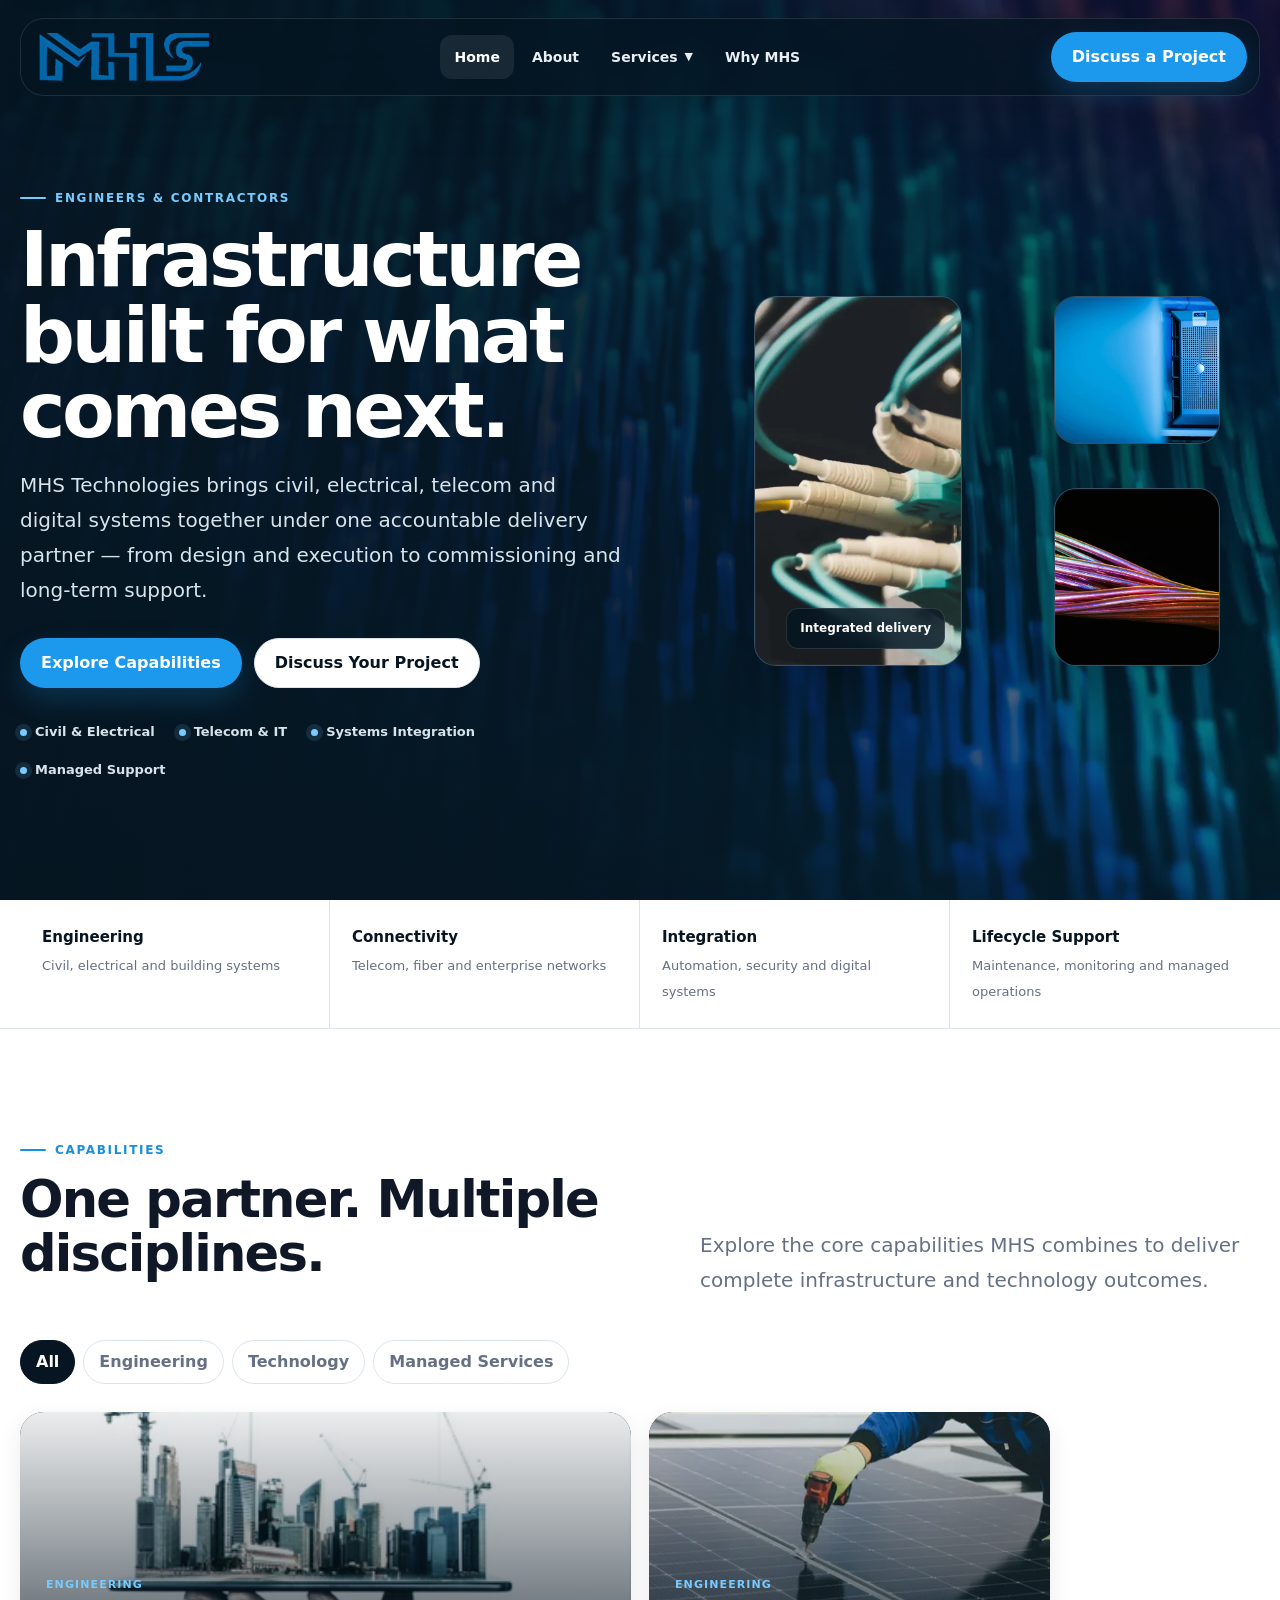
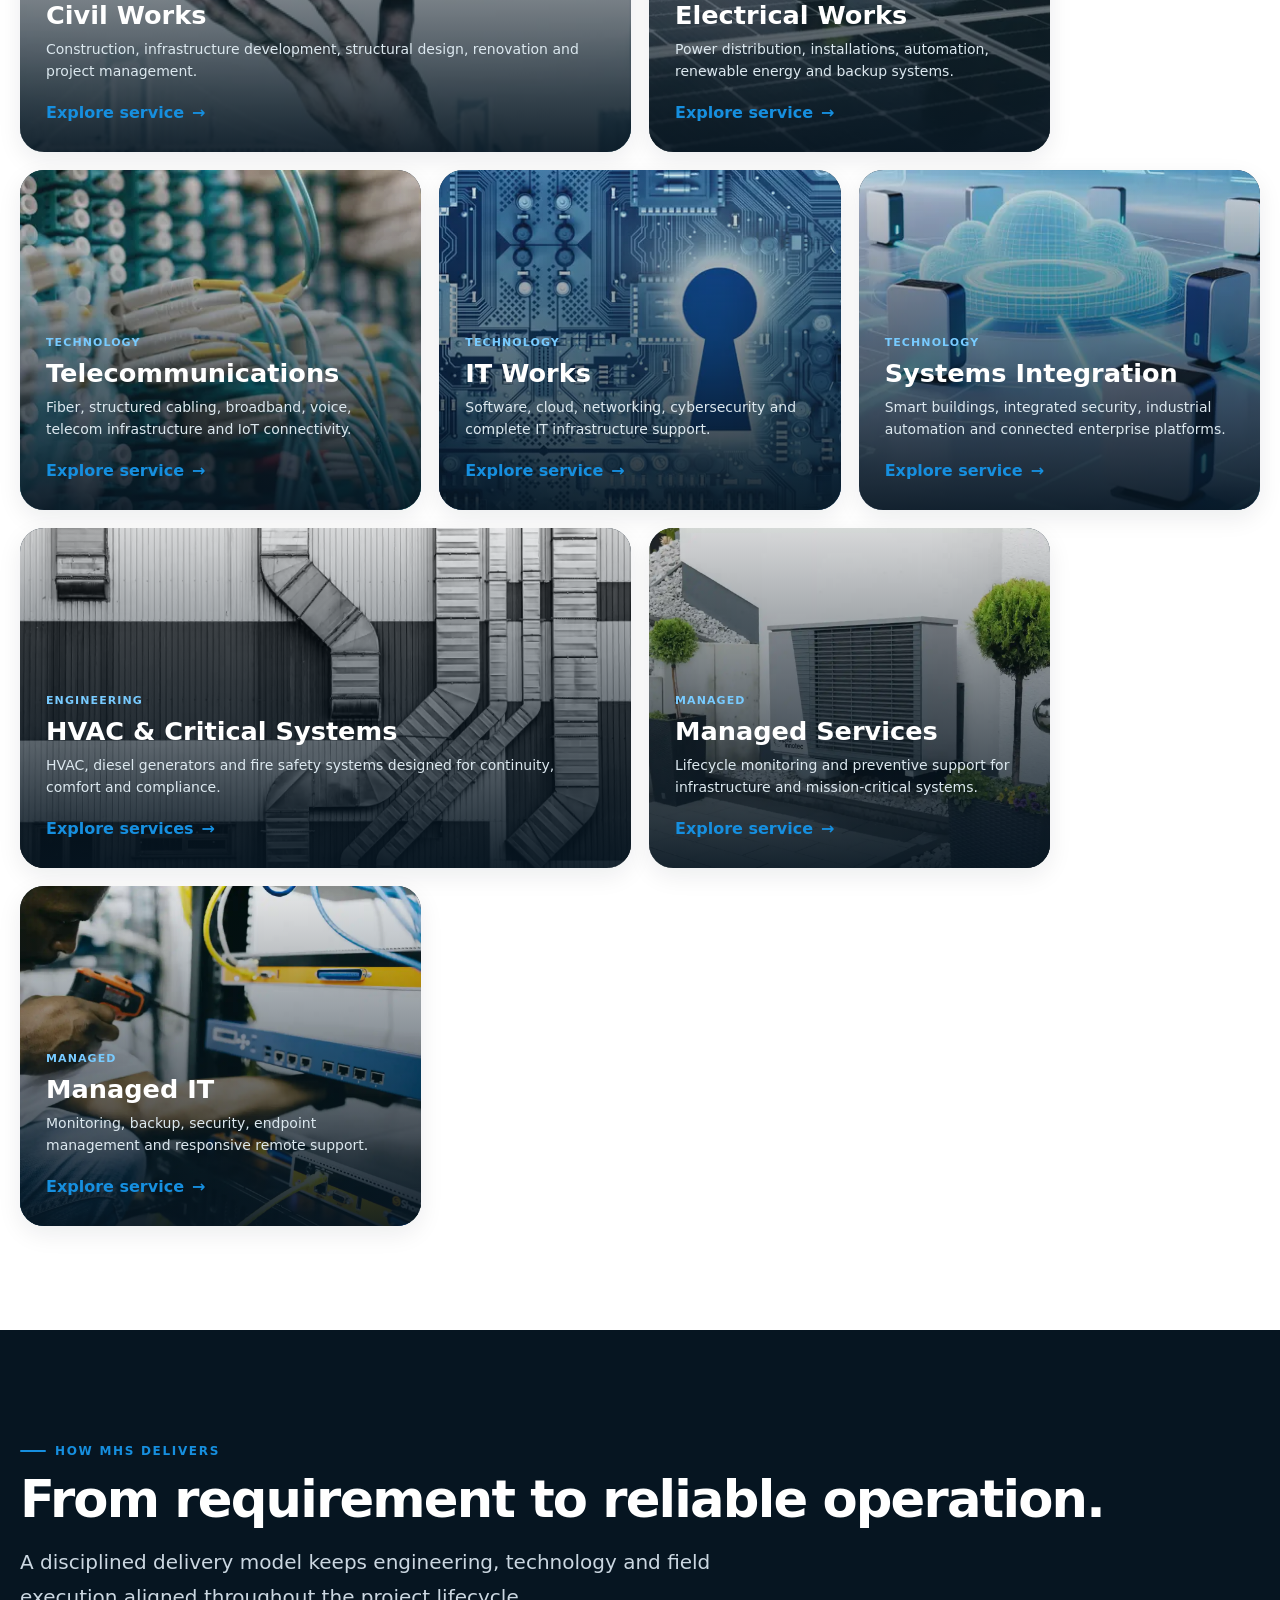
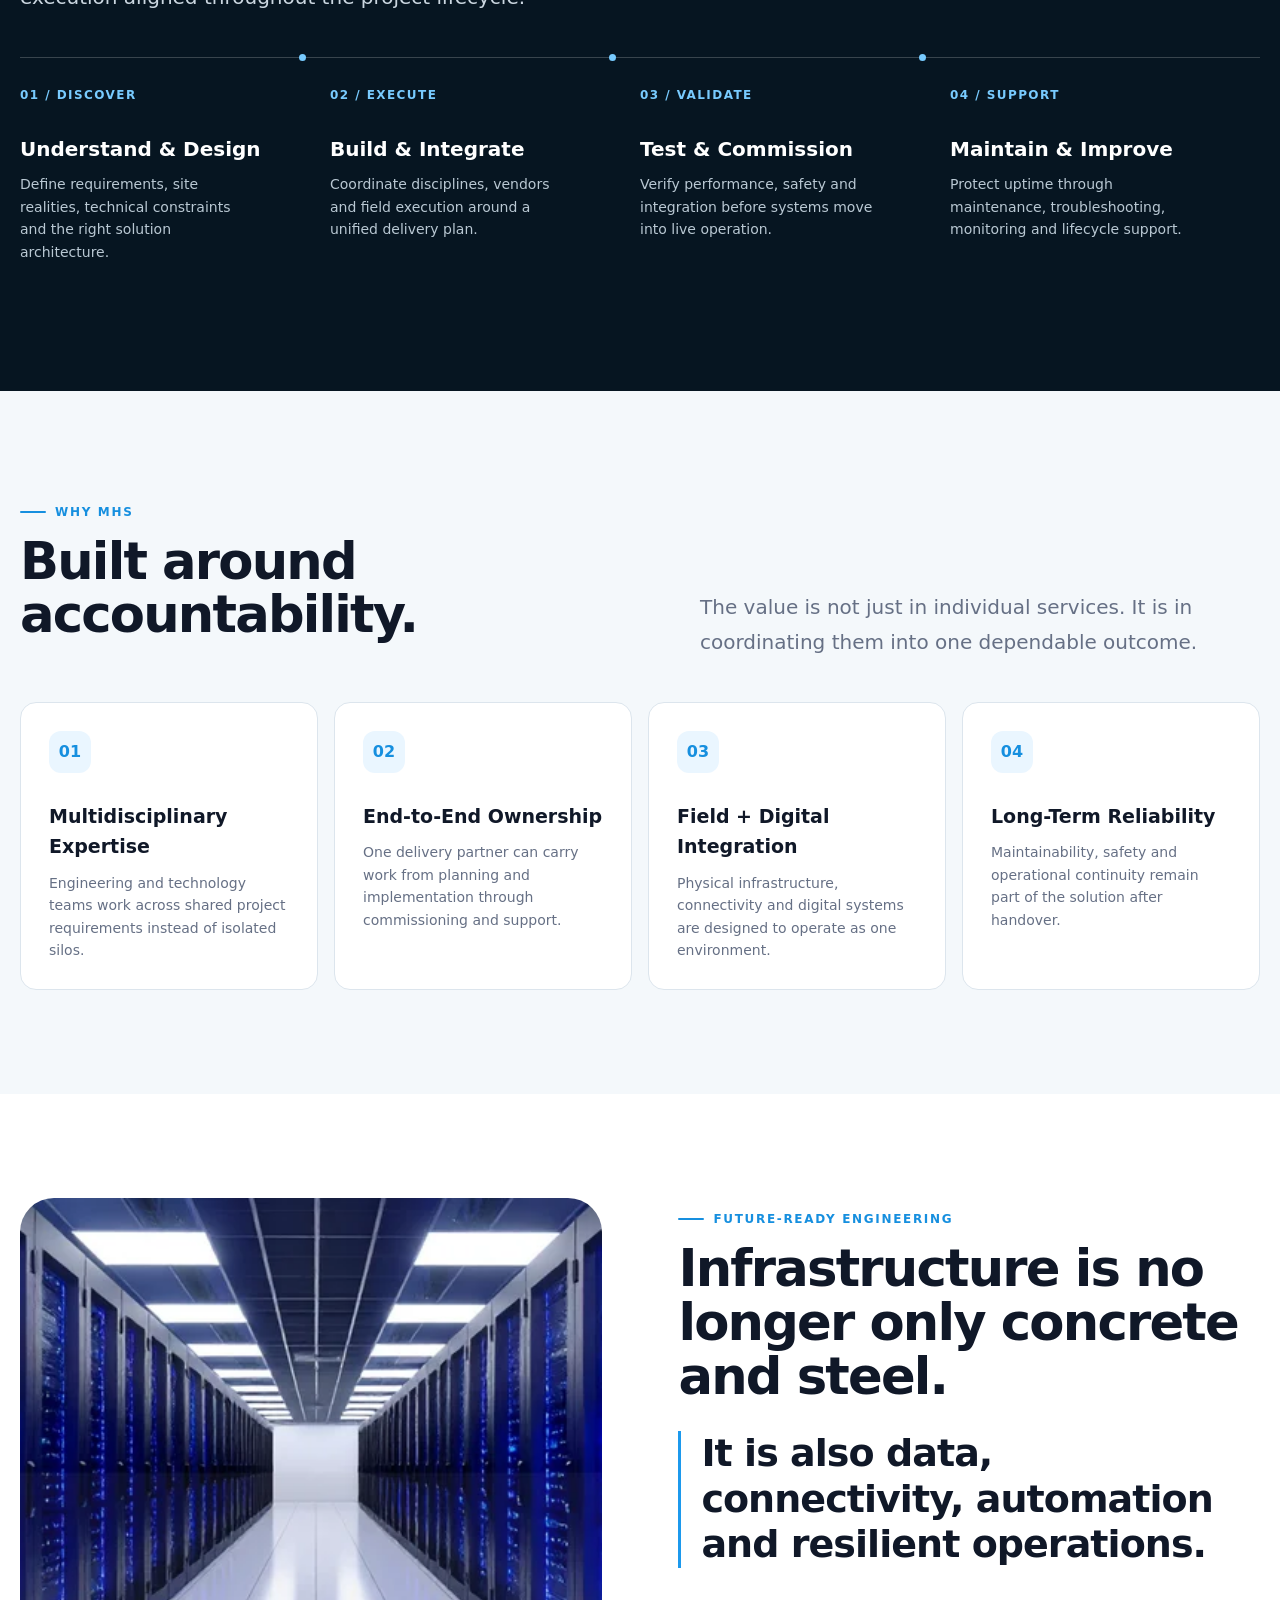
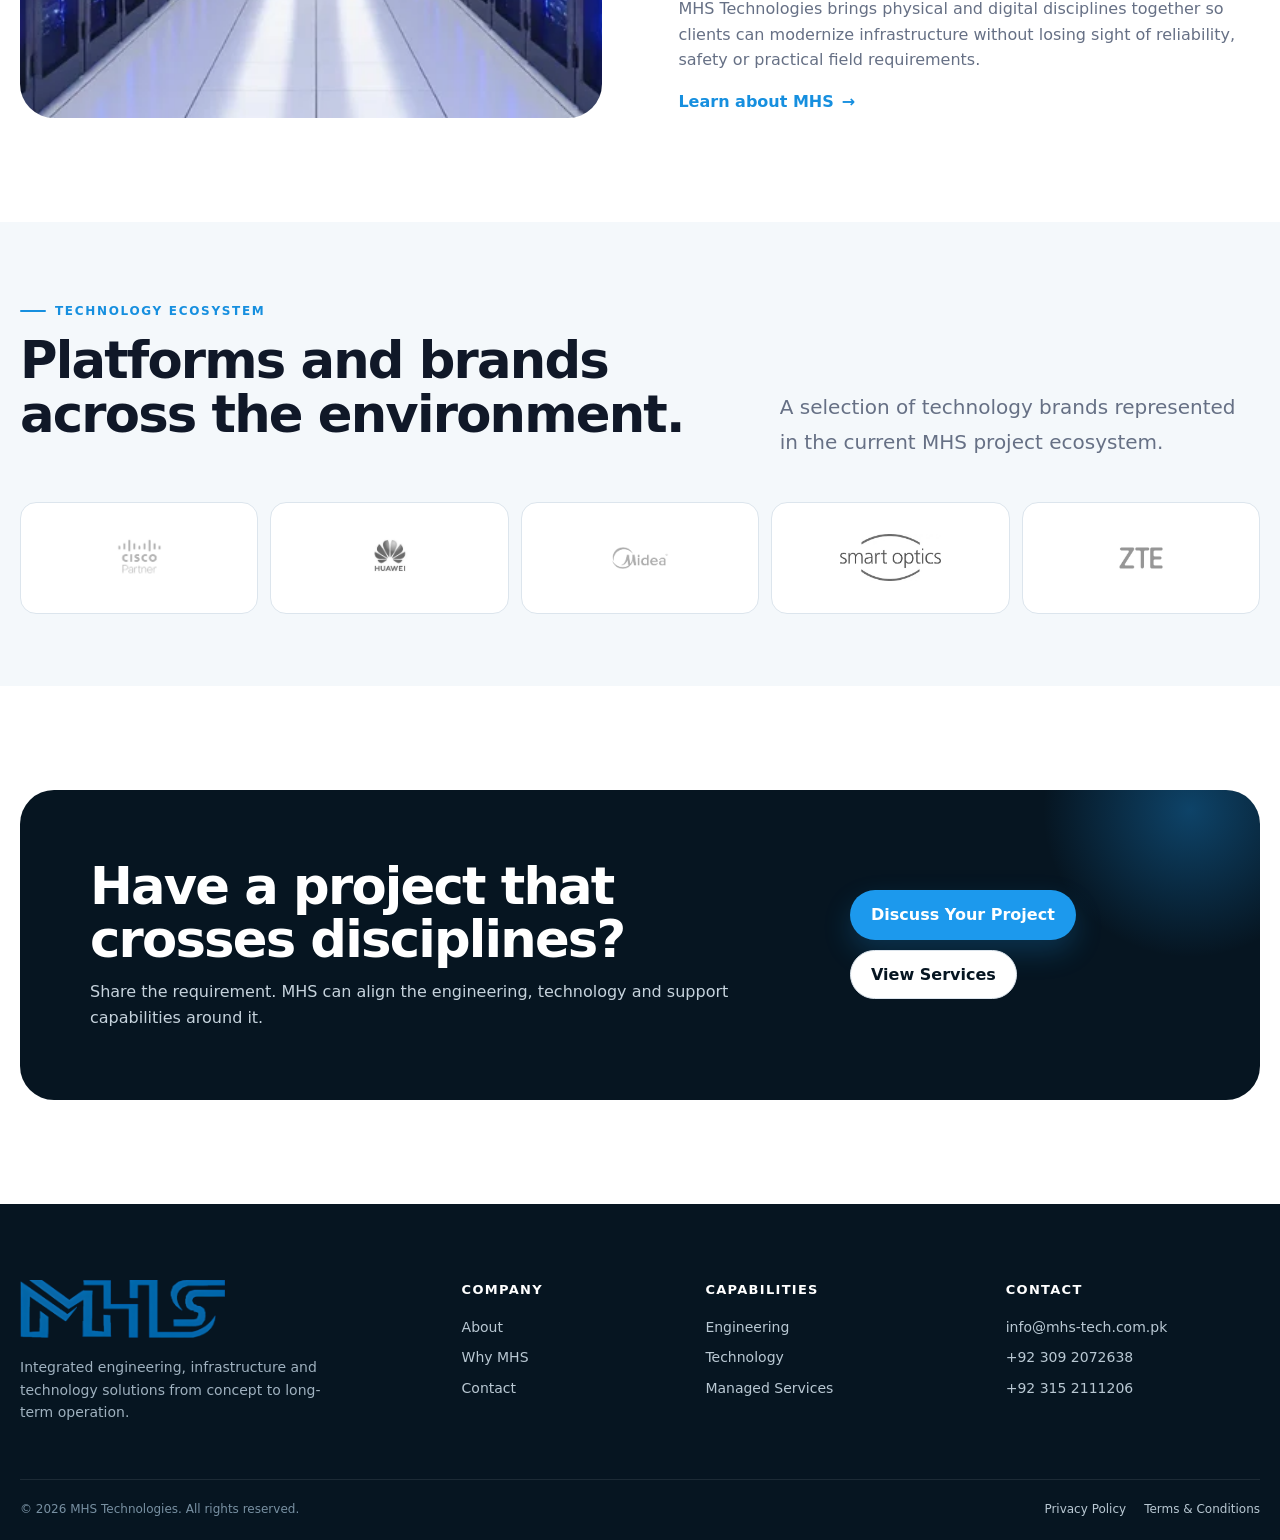
==== commit 1bd91cc7: "redesign: rebuild MHS Technologies home page" ====
--- a/public_html/index.html
+++ b/public_html/index.html
@@ -1,224 +1,139 @@
-<head><meta content="IE=edge" http-equiv="X-UA-Compatible"/>
-<meta charset="utf-8"/>
-<title>MHS Technologies | Engineering &amp; Technology Services</title>
-<meta content="width=device-width, initial-scale=1.0" name="viewport"/>
-<!-- Force Light Mode -->
-<meta content="light" name="color-scheme"/>
-<meta content="light" name="supported-color-schemes"/>
-<!-- SEO -->
-<meta content="MHS Technologies is a multidisciplinary engineering and technology company delivering Civil Works, Electrical Solutions, Telecommunications, Systems Integration and Digital Services across Pakistan." name="description"/>
-<meta content="index, follow" name="robots"/>
-<!-- Social (Open Graph) -->
-<meta content="MHS Technologies | Engineers &amp; Contractors" property="og:title"/>
-<meta content="End-to-end civil, electrical, telecom and digital infrastructure solutions from design to commissioning." property="og:description"/>
-<meta content="website" property="og:type"/>
-<meta content="https://mhs-tech.com.pk/" property="og:url"/>
-<meta content="https://mhs-tech.com.pk/images/hero-section/2.webp" property="og:image"/>
-<!-- Favicons -->
-<link href="images/logo/mhs-favicon.webp" rel="icon" sizes="512x512" type="image/webp"/>
-<link href="images/logo/mhs-favicon.webp" rel="apple-touch-icon" type="image/webp"/>
-<link href="images/logo/mhs-favicon.webp" rel="shortcut icon" type="image/webp"/>
-<!-- CSS -->
-<link href="style.css?v=4" rel="stylesheet"/><link href="https://mhs-tech.com.pk/" rel="canonical"/><meta content="#ffffff" name="theme-color"/><script type="application/ld+json">[{"@context": "https://schema.org", "@type": "WebPage", "name": "MHS Technologies | Engineering & Technology Services", "url": "https://mhs-tech.com.pk/"}, {"@context": "https://schema.org", "@type": "WebSite", "name": "MHS Technologies", "url": "https://mhs-tech.com.pk/"}, {"@context": "https://schema.org", "@type": "Organization", "name": "MHS Technologies", "url": "https://mhs-tech.com.pk/", "logo": "https://mhs-tech.com.pk/images/logo/mhs-logo.png", "email": "info@mhs-tech.com.pk", "telephone": ["+92-309-2072638", "+92-315-2111206"], "address": {"@type": "PostalAddress", "addressCountry": "PK"}}]</script></head>
+<!doctype html>
+<html lang="en">
+<head>
+  <meta charset="utf-8">
+  <meta name="viewport" content="width=device-width, initial-scale=1">
+  <title>MHS Technologies | Engineering, Infrastructure & Technology</title>
+  <meta name="description" content="MHS Technologies delivers integrated civil, electrical, telecom, IT, systems integration and managed infrastructure solutions across Pakistan.">
+  <meta name="robots" content="index,follow">
+  <meta name="theme-color" content="#061521">
+  <link rel="canonical" href="https://mhs-tech.com.pk/">
+  <link rel="icon" href="images/logo/mhs-favicon.webp" type="image/webp">
+  <link rel="apple-touch-icon" href="images/logo/mhs-favicon.webp">
+  <link rel="preload" as="image" href="images/hero-section/hero-sec-image.webp">
+  <link rel="stylesheet" href="style.css?v=5">
+  <meta property="og:type" content="website">
+  <meta property="og:title" content="MHS Technologies | Engineering, Infrastructure & Technology">
+  <meta property="og:description" content="Integrated engineering and technology solutions from design and execution to commissioning and ongoing support.">
+  <meta property="og:url" content="https://mhs-tech.com.pk/">
+  <meta property="og:image" content="https://mhs-tech.com.pk/images/hero-section/hero-sec-image.webp">
+  <meta name="twitter:card" content="summary_large_image">
+  <script type="application/ld+json">{"@context":"https://schema.org","@type":"Organization","name":"MHS Technologies","url":"https://mhs-tech.com.pk/","logo":"https://mhs-tech.com.pk/images/logo/mhs-logo.png","email":"info@mhs-tech.com.pk","telephone":["+92-309-2072638","+92-315-2111206"],"address":{"@type":"PostalAddress","addressCountry":"PK"}}</script>
+</head>
 <body>
-<!-- HEADER / TOP NAV -->
+<a class="skip-link" href="#main-content">Skip to content</a>
 <header class="site-header">
-<div class="container header-inner">
-<div class="logo-area">
-<a href="/#home">
-<img alt="MHS Technologies Logo" decoding="async" loading="eager" src="images/logo/mhs-logo-2.png"/>
-</a>
-</div>
-<button aria-label="Toggle navigation" class="menu-toggle">
-        ☰
-      </button>
-<nav class="main-nav">
-<ul class="nav-menu">
-<li><a href="/#home">Home</a></li>
-<li><a href="about.html">About</a></li>
-<li class="has-dropdown">
-<a>Services ▾</a>
-<ul class="dropdown">
-<li class="has-sub"><a href="services.html#civil">Civil Works</a></li>
-<li class="has-sub"><a href="services.html#electrical">Electrical Works</a></li>
-<li class="has-sub"><a href="services.html#telecom">Telecommunications</a></li>
-<li class="has-sub"><a href="services.html#it-works">IT Works &amp; Systems Development</a></li>
-<li class="has-sub"><a href="services.html#integration">Systems Integration</a></li>
-</ul>
-</li>
-<li><a href="about.html#why-choose">Why Choose Us</a></li>
-<li>
-<a class="contact-btn" href="contact.html">Contact Us</a>
-</li>
-</ul>
-</nav>
-</div>
+  <div class="header-shell">
+    <a class="brand" href="/" aria-label="MHS Technologies home"><img src="images/logo/mhs-logo-2.png" alt="MHS Technologies" width="220" height="80"></a>
+    <nav class="desktop-nav" aria-label="Primary navigation">
+      <a href="/" aria-current="page">Home</a>
+      <a href="about.html">About</a>
+      <div class="nav-services">
+        <button class="nav-services-toggle" type="button" aria-expanded="false">Services <span class="nav-chevron">▼</span></button>
+        <div class="mega-menu">
+          <div class="mega-col"><h3>Engineering</h3><a href="services.html#civil">Civil Works</a><a href="services.html#electrical">Electrical Works</a><a href="services.html#hvac">HVAC Services</a><a href="services.html#dg">D.G Solutions</a><a href="services.html#fire">Fire Safety</a></div>
+          <div class="mega-col"><h3>Technology</h3><a href="services.html#telecom">Telecommunications</a><a href="services.html#it-works">IT Works</a><a href="services.html#integration">Systems Integration</a></div>
+          <div class="mega-col"><h3>Managed</h3><a href="services.html#managed">Managed Services</a><a href="services.html#it">Managed IT Services</a></div>
+        </div>
+      </div>
+      <a href="about.html#why-mhs">Why MHS</a>
+    </nav>
+    <a class="btn btn-primary header-cta" href="contact.html">Discuss a Project</a>
+    <button class="menu-toggle" type="button" aria-expanded="false" aria-label="Open navigation">☰</button>
+  </div>
+  <nav class="mobile-panel" aria-label="Mobile navigation">
+    <a href="/">Home</a><a href="about.html">About</a>
+    <div class="mobile-services"><button class="mobile-services-toggle" type="button" aria-expanded="false">Services <span>+</span></button><div class="mobile-services-list"><a href="services.html#civil">Civil Works</a><a href="services.html#electrical">Electrical Works</a><a href="services.html#telecom">Telecommunications</a><a href="services.html#it-works">IT Works</a><a href="services.html#integration">Systems Integration</a><a href="services.html#hvac">HVAC Services</a><a href="services.html#dg">D.G Solutions</a><a href="services.html#fire">Fire Safety</a><a href="services.html#managed">Managed Services</a><a href="services.html#it">Managed IT</a></div></div>
+    <a href="about.html#why-mhs">Why MHS</a><a class="btn btn-primary" href="contact.html">Discuss a Project</a>
+  </nav>
 </header>
-<!-- HERO SECTION -->
-<section class="hero-section" id="home">
-<div class="hero-bg-overlay"></div>
-<div class="hero-wrap">
-<!-- TEXT GLASS BOX (only text) -->
-<div class="hero-text-glass">
-<h1 class="mhs-title">MHS TECHNOLOGIES</h1>
-<h2 class="mhs-tagline">Innovating Across Engineering &amp; Technology</h2>
-<h2 class="mhs-subtitle">Engineers &amp; Contractors</h2>
-<a class="hero-cta" href="services.html">Learn More</a>
-</div>
-<!-- CAROUSEL OUTSIDE GLASS -->
-<div class="hero-carousel-wrap">
-<div class="service-carousel" id="carousel">
-<img alt="" decoding="async" loading="eager" src="images/hero-section/carso_img/1.webp"/>
-<img alt="" decoding="async" loading="lazy" src="images/hero-section/carso_img/2.webp"/>
-<img alt="" decoding="async" loading="lazy" src="images/hero-section/carso_img/3.webp"/>
-<img alt="" decoding="async" loading="lazy" src="images/hero-section/carso_img/4.webp"/>
-<img alt="" decoding="async" loading="lazy" src="images/hero-section/carso_img/5.webp"/>
-<img alt="" decoding="async" loading="lazy" src="images/hero-section/carso_img/6.webp"/>
-<img alt="" decoding="async" loading="lazy" src="images/hero-section/carso_img/7.webp"/>
-<img alt="" decoding="async" loading="lazy" src="images/hero-section/carso_img/8.webp"/>
-</div>
-</div>
-</div>
-</section>
-<!-- SERVICES -->
-<section class="services" id="services">
-<div class="container services-inner">
-<h2>Our Services</h2>
-<!-- Carousel Wrapper -->
-<div class="service-carousel">
-<div class="service-track">
-<a class="card card--civil" href="services.html#civil">
-<h3>Civil Works</h3>
-<p>Reliable construction solutions covering infrastructure development, structural engineering, and on-site project execution to ensure long-lasting, quality-built environments..</p>
-</a>
-<a class="card card--electrical" href="services.html#electrical">
-<h3>Electrical Works</h3>
-<p>Complete electrical services including installation, power distribution, panel systems, and efficient energy solutions designed for safe and reliable operations.</p>
-</a>
-<a class="card card--telecom" href="services.html#telecom">
-<h3>Telecommunications</h3>
-<p>Fiber-optic, networking, and communication systems engineered for fast, secure, and high-performance connectivity across modern infrastructures.</p>
-</a>
-<a class="card card--integration" href="services.html#integration">
-<h3>Systems Integration</h3>
-<p>Smart automation, surveillance, networking, and digital systems unified into one seamless, secure, and efficient platform for improved operational performance.</p>
-</a>
-<a class="card card--digital" href="services.html#it-works">
-<h3>Digital Solutions</h3>
-<p>Modern IT, cloud, software, and technology-driven services built to streamline workflows, enhance productivity, and support evolving business needs.</p>
-</a>
-<a class="card card--hvac" href="services.html#hvac">
-<h3>HVAC Services</h3>
-<p>Efficient heating, cooling, and ventilation solutions designed for reliable performance and long-term comfort across all environments.</p>
-</a>
-<a class="card card--dg" href="services.html#dg">
-<h3>D.G Solutions</h3>
-<p>Dependable generator maintenance, performance tuning, and rapid fault response ensuring uninterrupted power and stable operations.</p>
-</a>
-<a class="card card--fire" href="services.html#fire">
-<h3>Fire Safety &amp; Alarm</h3>
-<p>Advanced fire detection and alarm systems delivering early warning, compliance, and enhanced facility-wide safety.</p>
-</a>
-<a class="card card--managed" href="services.html#managed">
-<h3>Managed Services</h3>
-<p>End-to-end monitoring, maintenance, and system support to keep critical infrastructure performing at peak efficiency.</p>
-</a>
-<a class="card card--it" href="services.html#it">
-<h3>Managed IT Services</h3>
-<p>Continuous IT monitoring, security management, and remote support ensuring smooth and secure digital operations.</p>
-</a>
-</div>
-</div>
-<!-- /Carousel Wrapper -->
-</div>
-</section>
-<!-- PARTNERS -->
-<section class="partners-section">
-<div class="partners-content">
-<div class="partners-card">
-<h2>Partnerships &amp; Recognition</h2>
-<p class="small-text">Commitment to excellence</p>
-</div>
-<div class="partners-logos">
-<div class="img">
-<img alt="ZTE" decoding="async" loading="lazy" src="images/Partners Logo/zte.webp"/>
-</div>
-<div class="img">
-<img alt="Huawei" decoding="async" loading="lazy" src="images/Partners Logo/huawei.webp"/>
-</div>
-<div class="img">
-<img alt="Cisco" decoding="async" loading="lazy" src="images/Partners Logo/cisco.webp"/>
-</div>
-<div class="img">
-<img alt="Midea" decoding="async" loading="lazy" src="images/Partners Logo/midea.webp"/>
-</div>
-<div class="img">
-<img alt="Smart Optics" decoding="async" loading="lazy" src="images/Partners Logo/smart_optics.webp"/>
-</div>
-</div>
-</div>
-</section>
-<!-- SHORT ABOUT -->
-<section class="about">
-<div class="container about-grid">
-<div class="about-text">
-<h2>About MHS Technologies</h2>
-<p>
-            MHS Technologies is a multidisciplinary engineering firm delivering turnkey Civil, Electrical
-            and ICT solutions from concept and design to construction, commissioning and ongoing maintenance.
-          </p>
-</div>
-</div>
-</section>
-<!-- WHY CHOOSE US (HOME) -->
-<section class="about" id="why-us">
-<div class="container about-grid">
-<div class="about-text">
-<h2>Why Choose Us</h2>
-<p>
-            End-to-end project ownership, certified engineering expertise and a focus on long-term reliability
-            make MHS Technologies a trusted partner for critical infrastructure and digital transformation.
-          </p>
-</div>
-</div>
-</section>
-<!-- FOOTER -->
-<footer class="footer">
-<div class="container">
-<div class="footer-grid">
-<div class="f-col">
-<h3>MHS Technologies</h3>
-<p>Empowering businesses with smart engineering &amp; IT solutions.</p>
-<div class="about-img">
-<img alt="MHS Secondary Logo" decoding="async" height="80" loading="lazy" src="images/logo/mhs-logo-2.png"/>
-</div>
-</div>
-<div class="f-col">
-<h4>Quick Links</h4>
-<ul>
-<li><a href="/#home">Home</a></li>
-<li><a href="services.html">Services</a></li>
-<li><a href="about.html">About</a></li>
-<li><a href="contact.html">Contact</a></li>
-</ul>
-</div>
-<div class="f-col">
-<h4>Contact</h4>
-<p><a href="mailto:info@mhs-tech.com.pk">info@mhs-tech.com.pk</a></p>
-<p>Phone: +92-309-2072638, +92-315-2111206</p>
-</div>
-</div>
-<div class="copy">
-<div class="left">
-          © 2025 MHS Technologies. All rights reserved.
-        </div>
-<div class="right">
-<a href="privacy_policy.html">Privacy Policy</a> |
-          <a href="terms_cond.html">Terms &amp; Conditions</a>
-</div>
-</div>
-</div>
-</footer>
-<!-- NAV JS -->
-<script defer="" src="nav.js?v=4"></script>
+
+<main id="main-content">
+  <section class="hero">
+    <div class="container hero-grid">
+      <div class="hero-copy reveal">
+        <span class="eyebrow">Engineers & Contractors</span>
+        <h1 class="display">Infrastructure built for what comes next.</h1>
+        <p class="lead">MHS Technologies brings civil, electrical, telecom and digital systems together under one accountable delivery partner — from design and execution to commissioning and long-term support.</p>
+        <div class="hero-actions"><a class="btn btn-primary" href="services.html">Explore Capabilities</a><a class="btn btn-secondary" href="contact.html">Discuss Your Project</a></div>
+        <div class="hero-points"><span>Civil & Electrical</span><span>Telecom & IT</span><span>Systems Integration</span><span>Managed Support</span></div>
+      </div>
+      <div class="hero-visual reveal" aria-label="MHS engineering capability montage">
+        <figure class="hero-shot"><img src="images/hero-section/carso_img/1.webp" alt="Engineering infrastructure project" width="900" height="700" fetchpriority="high"><figcaption class="hero-visual-note">Integrated delivery</figcaption></figure>
+        <figure class="hero-shot"><img src="images/hero-section/carso_img/4.webp" alt="Technical infrastructure work" width="700" height="500"></figure>
+        <figure class="hero-shot"><img src="images/hero-section/carso_img/7.webp" alt="Technology and systems deployment" width="700" height="500"></figure>
+      </div>
+    </div>
+  </section>
+
+  <section class="signal-rail" aria-label="MHS capability summary">
+    <div class="container signal-grid">
+      <div class="signal-item"><strong>Engineering</strong><span>Civil, electrical and building systems</span></div>
+      <div class="signal-item"><strong>Connectivity</strong><span>Telecom, fiber and enterprise networks</span></div>
+      <div class="signal-item"><strong>Integration</strong><span>Automation, security and digital systems</span></div>
+      <div class="signal-item"><strong>Lifecycle Support</strong><span>Maintenance, monitoring and managed operations</span></div>
+    </div>
+  </section>
+
+  <section class="section">
+    <div class="container">
+      <div class="section-head reveal"><div><span class="eyebrow">Capabilities</span><h2 class="h2">One partner. Multiple disciplines.</h2></div><p class="lead">Explore the core capabilities MHS combines to deliver complete infrastructure and technology outcomes.</p></div>
+      <div class="capability-tabs" aria-label="Capability filters"><button class="capability-tab active" type="button" data-filter="all">All</button><button class="capability-tab" type="button" data-filter="engineering">Engineering</button><button class="capability-tab" type="button" data-filter="technology">Technology</button><button class="capability-tab" type="button" data-filter="managed">Managed Services</button></div>
+      <div class="capability-grid">
+        <a class="capability-card reveal" data-group="engineering" href="services.html#civil"><img src="images/services-page/civil-works.webp" alt="Civil works"><span class="capability-kicker">Engineering</span><h3>Civil Works</h3><p>Construction, infrastructure development, structural design, renovation and project management.</p><span class="btn-link">Explore service</span></a>
+        <a class="capability-card reveal" data-group="engineering" href="services.html#electrical"><img src="images/services-page/electrical-works.webp" alt="Electrical works"><span class="capability-kicker">Engineering</span><h3>Electrical Works</h3><p>Power distribution, installations, automation, renewable energy and backup systems.</p><span class="btn-link">Explore service</span></a>
+        <a class="capability-card reveal" data-group="technology" href="services.html#telecom"><img src="images/services-page/Telecommunications.webp" alt="Telecommunications infrastructure"><span class="capability-kicker">Technology</span><h3>Telecommunications</h3><p>Fiber, structured cabling, broadband, voice, telecom infrastructure and IoT connectivity.</p><span class="btn-link">Explore service</span></a>
+        <a class="capability-card reveal" data-group="technology" href="services.html#it-works"><img src="images/services-page/IT-works-2.webp" alt="IT systems"><span class="capability-kicker">Technology</span><h3>IT Works</h3><p>Software, cloud, networking, cybersecurity and complete IT infrastructure support.</p><span class="btn-link">Explore service</span></a>
+        <a class="capability-card reveal" data-group="technology" href="services.html#integration"><img src="images/services-page/systems-integration.webp" alt="Systems integration"><span class="capability-kicker">Technology</span><h3>Systems Integration</h3><p>Smart buildings, integrated security, industrial automation and connected enterprise platforms.</p><span class="btn-link">Explore service</span></a>
+        <a class="capability-card reveal" data-group="engineering" href="services.html#hvac"><img src="images/services-page/hvac.webp" alt="HVAC services"><span class="capability-kicker">Engineering</span><h3>HVAC & Critical Systems</h3><p>HVAC, diesel generators and fire safety systems designed for continuity, comfort and compliance.</p><span class="btn-link">Explore services</span></a>
+        <a class="capability-card reveal" data-group="managed" href="services.html#managed"><img src="images/services-page/managed.webp" alt="Managed infrastructure services"><span class="capability-kicker">Managed</span><h3>Managed Services</h3><p>Lifecycle monitoring and preventive support for infrastructure and mission-critical systems.</p><span class="btn-link">Explore service</span></a>
+        <a class="capability-card reveal" data-group="managed" href="services.html#it"><img src="images/services-page/managed-it.webp" alt="Managed IT services"><span class="capability-kicker">Managed</span><h3>Managed IT</h3><p>Monitoring, backup, security, endpoint management and responsive remote support.</p><span class="btn-link">Explore service</span></a>
+      </div>
+    </div>
+  </section>
+
+  <section class="section section-dark">
+    <div class="container">
+      <span class="eyebrow">How MHS Delivers</span><h2 class="h2">From requirement to reliable operation.</h2><p class="lead">A disciplined delivery model keeps engineering, technology and field execution aligned throughout the project lifecycle.</p>
+      <div class="process-grid">
+        <div class="process-step reveal"><span class="process-no">01 / DISCOVER</span><h3>Understand & Design</h3><p>Define requirements, site realities, technical constraints and the right solution architecture.</p></div>
+        <div class="process-step reveal"><span class="process-no">02 / EXECUTE</span><h3>Build & Integrate</h3><p>Coordinate disciplines, vendors and field execution around a unified delivery plan.</p></div>
+        <div class="process-step reveal"><span class="process-no">03 / VALIDATE</span><h3>Test & Commission</h3><p>Verify performance, safety and integration before systems move into live operation.</p></div>
+        <div class="process-step reveal"><span class="process-no">04 / SUPPORT</span><h3>Maintain & Improve</h3><p>Protect uptime through maintenance, troubleshooting, monitoring and lifecycle support.</p></div>
+      </div>
+    </div>
+  </section>
+
+  <section class="section section-ice" id="why-mhs">
+    <div class="container">
+      <div class="section-head reveal"><div><span class="eyebrow">Why MHS</span><h2 class="h2">Built around accountability.</h2></div><p class="lead">The value is not just in individual services. It is in coordinating them into one dependable outcome.</p></div>
+      <div class="feature-grid">
+        <article class="feature-card reveal"><div class="feature-icon">01</div><h3>Multidisciplinary Expertise</h3><p>Engineering and technology teams work across shared project requirements instead of isolated silos.</p></article>
+        <article class="feature-card reveal"><div class="feature-icon">02</div><h3>End-to-End Ownership</h3><p>One delivery partner can carry work from planning and implementation through commissioning and support.</p></article>
+        <article class="feature-card reveal"><div class="feature-icon">03</div><h3>Field + Digital Integration</h3><p>Physical infrastructure, connectivity and digital systems are designed to operate as one environment.</p></article>
+        <article class="feature-card reveal"><div class="feature-icon">04</div><h3>Long-Term Reliability</h3><p>Maintainability, safety and operational continuity remain part of the solution after handover.</p></article>
+      </div>
+    </div>
+  </section>
+
+  <section class="section">
+    <div class="container editorial-grid">
+      <div class="editorial-media reveal"><img src="images/about-images/civil-works.webp" alt="Future-ready engineering project" loading="lazy"></div>
+      <div class="editorial-copy reveal"><span class="eyebrow">Future-Ready Engineering</span><h2 class="h2">Infrastructure is no longer only concrete and steel.</h2><blockquote class="editorial-quote">It is also data, connectivity, automation and resilient operations.</blockquote><p>MHS Technologies brings physical and digital disciplines together so clients can modernize infrastructure without losing sight of reliability, safety or practical field requirements.</p><a class="btn-link" href="about.html">Learn about MHS</a></div>
+    </div>
+  </section>
+
+  <section class="section-sm section-ice">
+    <div class="container">
+      <div class="section-head reveal"><div><span class="eyebrow">Technology Ecosystem</span><h2 class="h2">Platforms and brands across the environment.</h2></div><p class="lead">A selection of technology brands represented in the current MHS project ecosystem.</p></div>
+      <div class="partner-grid reveal"><div class="partner-logo"><img src="images/Partners Logo/cisco.webp" alt="Cisco"></div><div class="partner-logo"><img src="images/Partners Logo/huawei.webp" alt="Huawei"></div><div class="partner-logo"><img src="images/Partners Logo/midea.webp" alt="Midea"></div><div class="partner-logo"><img src="images/Partners Logo/smart_optics.webp" alt="Smart Optics"></div><div class="partner-logo"><img src="images/Partners Logo/zte.webp" alt="ZTE"></div></div>
+    </div>
+  </section>
+
+  <section class="section"><div class="container"><div class="cta-band reveal"><div class="cta-copy"><h2>Have a project that crosses disciplines?</h2><p>Share the requirement. MHS can align the engineering, technology and support capabilities around it.</p></div><div class="cta-actions"><a class="btn btn-primary" href="contact.html">Discuss Your Project</a><a class="btn btn-secondary" href="services.html">View Services</a></div></div></div></section>
+</main>
+
+<footer class="footer"><div class="container"><div class="footer-grid"><div class="footer-brand"><img src="images/logo/mhs-logo-2.png" alt="MHS Technologies"><p>Integrated engineering, infrastructure and technology solutions from concept to long-term operation.</p></div><div><h3>Company</h3><a href="about.html">About</a><a href="about.html#why-mhs">Why MHS</a><a href="contact.html">Contact</a></div><div><h3>Capabilities</h3><a href="services.html#civil">Engineering</a><a href="services.html#telecom">Technology</a><a href="services.html#managed">Managed Services</a></div><div><h3>Contact</h3><a href="mailto:info@mhs-tech.com.pk">info@mhs-tech.com.pk</a><a href="tel:+923092072638">+92 309 2072638</a><a href="tel:+923152111206">+92 315 2111206</a></div></div><div class="footer-bottom"><span>© <span data-current-year></span> MHS Technologies. All rights reserved.</span><div class="footer-legal"><a href="privacy_policy.html">Privacy Policy</a><a href="terms_cond.html">Terms & Conditions</a></div></div></div></footer>
+<script defer src="nav.js?v=5"></script>
 </body>
+</html>
--- a/public_html/style.css
+++ b/public_html/style.css
@@ -1,1513 +1,903 @@
-:root{
-  color-scheme: light !important;
-
-  --c-text:#111827;
-  --c-white:#ffffff;
-  --c-muted:#4b5563;
-  --c-blue:#2563eb;
-  --c-blue-dark:#1d4ed8;
-
-  --glass-dark:rgba(1,15,17,0.35);
-  --glass-dark-strong:rgba(0,0,0,0.55);
-  --glass-light:rgba(255,255,255,0.08);
-  --glass-border:rgba(255,255,255,0.18);
-
-  --shadow-soft:0 12px 32px rgba(0,0,0,0.45);
-
-  --radius-lg:18px;
-  --radius-xl:24px;
-  --radius-pill:999px;
-
-  --container-w:85%;
-  --container-max:1200px;
-}
-
-/* Optional extra lock for dark-mode devices */
-@media (prefers-color-scheme: dark){
-  html, body{
-    color-scheme: light !important;
-    background: #fff !important;
-    color: #000 !important;
+/* MHS Technologies — V2 Design System */
+:root {
+  color-scheme: light;
+  --navy-950: #061521;
+  --navy-900: #0a1d2d;
+  --navy-800: #102a40;
+  --blue-600: #168fdf;
+  --blue-500: #1c99ed;
+  --blue-300: #78cbff;
+  --ink: #101828;
+  --muted: #667085;
+  --muted-2: #98a2b3;
+  --line: #dce5ed;
+  --ice: #f4f8fb;
+  --white: #ffffff;
+  --success: #177d57;
+  --danger: #b42318;
+  --radius-sm: 10px;
+  --radius-md: 16px;
+  --radius-lg: 24px;
+  --radius-xl: 34px;
+  --shadow-sm: 0 8px 24px rgba(6, 21, 33, 0.08);
+  --shadow-md: 0 20px 54px rgba(6, 21, 33, 0.12);
+  --container: 1240px;
+  --header-h: 78px;
+  --ease: cubic-bezier(.2,.8,.2,1);
+}
+
+* { box-sizing: border-box; }
+html { scroll-behavior: smooth; }
+body {
+  margin: 0;
+  font-family: Inter, ui-sans-serif, system-ui, -apple-system, BlinkMacSystemFont, "Segoe UI", sans-serif;
+  color: var(--ink);
+  background: var(--white);
+  line-height: 1.6;
+  text-rendering: optimizeLegibility;
+  -webkit-font-smoothing: antialiased;
+}
+body.nav-locked { overflow: hidden; }
+img { display: block; max-width: 100%; }
+a { color: inherit; text-decoration: none; }
+button, input, textarea, select { font: inherit; }
+button { cursor: pointer; }
+ul { margin: 0; padding: 0; list-style: none; }
+main { overflow: clip; }
+
+.skip-link {
+  position: fixed;
+  top: 10px;
+  left: 10px;
+  z-index: 10000;
+  transform: translateY(-160%);
+  background: var(--white);
+  color: var(--navy-950);
+  padding: 10px 16px;
+  border-radius: 10px;
+  box-shadow: var(--shadow-sm);
+}
+.skip-link:focus { transform: translateY(0); }
+
+.container {
+  width: min(calc(100% - 40px), var(--container));
+  margin-inline: auto;
+}
+.section { padding: 104px 0; }
+.section-sm { padding: 72px 0; }
+.section-ice { background: var(--ice); }
+.section-dark { background: var(--navy-950); color: var(--white); }
+.eyebrow {
+  display: inline-flex;
+  align-items: center;
+  gap: 9px;
+  color: var(--blue-600);
+  font-size: 12px;
+  line-height: 1;
+  font-weight: 800;
+  letter-spacing: .14em;
+  text-transform: uppercase;
+}
+.eyebrow::before {
+  content: "";
+  width: 26px;
+  height: 2px;
+  background: currentColor;
+  border-radius: 999px;
+}
+.display {
+  margin: 16px 0 20px;
+  max-width: 900px;
+  font-size: clamp(42px, 6vw, 78px);
+  line-height: .98;
+  letter-spacing: -.045em;
+  font-weight: 760;
+}
+.h2 {
+  margin: 14px 0 18px;
+  font-size: clamp(32px, 4vw, 54px);
+  line-height: 1.05;
+  letter-spacing: -.035em;
+}
+.h3 {
+  margin: 0;
+  font-size: clamp(22px, 2vw, 30px);
+  line-height: 1.15;
+  letter-spacing: -.02em;
+}
+.lead {
+  max-width: 760px;
+  margin: 0;
+  color: var(--muted);
+  font-size: clamp(17px, 1.8vw, 20px);
+  line-height: 1.75;
+}
+.section-dark .lead { color: #cbd7e1; }
+.section-head {
+  display: flex;
+  align-items: end;
+  justify-content: space-between;
+  gap: 40px;
+  margin-bottom: 42px;
+}
+.section-head .lead { max-width: 560px; }
+
+.btn {
+  display: inline-flex;
+  min-height: 48px;
+  align-items: center;
+  justify-content: center;
+  gap: 10px;
+  padding: 11px 20px;
+  border: 1px solid transparent;
+  border-radius: 999px;
+  font-weight: 750;
+  transition: transform .2s var(--ease), background .2s var(--ease), color .2s var(--ease), border-color .2s var(--ease), box-shadow .2s var(--ease);
+}
+.btn:hover { transform: translateY(-2px); }
+.btn-primary {
+  background: var(--blue-500);
+  color: var(--white);
+  box-shadow: 0 12px 28px rgba(28, 153, 237, .22);
+}
+.btn-primary:hover { background: #0f86d4; }
+.btn-secondary {
+  color: var(--navy-950);
+  background: var(--white);
+  border-color: var(--line);
+}
+.btn-secondary:hover { border-color: #b9c8d5; box-shadow: var(--shadow-sm); }
+.btn-dark { background: var(--navy-950); color: var(--white); }
+.btn-link {
+  display: inline-flex;
+  align-items: center;
+  gap: 8px;
+  color: var(--blue-600);
+  font-weight: 760;
+}
+.btn-link::after { content: "→"; transition: transform .2s var(--ease); }
+.btn-link:hover::after { transform: translateX(4px); }
+
+/* Header */
+.site-header {
+  position: fixed;
+  inset: 18px 0 auto;
+  z-index: 1000;
+  pointer-events: none;
+}
+.header-shell {
+  width: min(calc(100% - 32px), var(--container));
+  min-height: var(--header-h);
+  margin-inline: auto;
+  padding: 10px 12px 10px 18px;
+  display: flex;
+  align-items: center;
+  justify-content: space-between;
+  gap: 26px;
+  background: rgba(6, 21, 33, .78);
+  border: 1px solid rgba(255,255,255,.11);
+  border-radius: 24px;
+  box-shadow: 0 18px 46px rgba(1, 14, 23, .18);
+  backdrop-filter: blur(18px) saturate(140%);
+  -webkit-backdrop-filter: blur(18px) saturate(140%);
+  pointer-events: auto;
+}
+.brand {
+  display: inline-flex;
+  align-items: center;
+  flex: 0 0 auto;
+}
+.brand img { width: auto; height: 48px; object-fit: contain; }
+.desktop-nav { display: flex; align-items: center; gap: 4px; }
+.desktop-nav > a,
+.nav-services-toggle {
+  min-height: 44px;
+  display: inline-flex;
+  align-items: center;
+  gap: 7px;
+  padding: 9px 14px;
+  border: 0;
+  border-radius: 12px;
+  color: #e7eef4;
+  background: transparent;
+  font-size: 14px;
+  font-weight: 680;
+  transition: background .2s ease, color .2s ease;
+}
+.desktop-nav > a:hover,
+.desktop-nav > a[aria-current="page"],
+.nav-services-toggle:hover,
+.nav-services.open .nav-services-toggle {
+  color: var(--white);
+  background: rgba(255,255,255,.08);
+}
+.header-cta { margin-left: 5px; }
+.nav-services { position: relative; }
+.nav-chevron { font-size: 11px; transition: transform .2s ease; }
+.nav-services.open .nav-chevron { transform: rotate(180deg); }
+.mega-menu {
+  position: absolute;
+  top: calc(100% + 14px);
+  right: -120px;
+  width: min(760px, calc(100vw - 60px));
+  padding: 22px;
+  display: grid;
+  grid-template-columns: repeat(3, minmax(0,1fr));
+  gap: 12px;
+  background: rgba(7, 24, 37, .98);
+  border: 1px solid rgba(255,255,255,.1);
+  border-radius: 22px;
+  box-shadow: 0 26px 70px rgba(0,0,0,.3);
+  opacity: 0;
+  visibility: hidden;
+  transform: translateY(-8px) scale(.98);
+  transform-origin: top right;
+  transition: .18s var(--ease);
+}
+.nav-services.open .mega-menu {
+  opacity: 1;
+  visibility: visible;
+  transform: none;
+}
+.mega-col {
+  padding: 16px;
+  border-radius: 16px;
+  background: rgba(255,255,255,.035);
+}
+.mega-col h3 {
+  margin: 0 0 10px;
+  color: var(--blue-300);
+  font-size: 12px;
+  text-transform: uppercase;
+  letter-spacing: .12em;
+}
+.mega-col a {
+  display: block;
+  padding: 8px 0;
+  color: #e3edf5;
+  font-size: 14px;
+}
+.mega-col a:hover { color: var(--blue-300); }
+.menu-toggle {
+  display: none;
+  width: 46px;
+  height: 46px;
+  padding: 0;
+  border: 1px solid rgba(255,255,255,.12);
+  border-radius: 13px;
+  background: rgba(255,255,255,.06);
+  color: var(--white);
+  font-size: 22px;
+}
+.mobile-panel { display: none; }
+
+/* Hero */
+.hero {
+  min-height: 100svh;
+  padding: 146px 0 84px;
+  position: relative;
+  display: flex;
+  align-items: center;
+  color: var(--white);
+  background:
+    linear-gradient(90deg, rgba(6,21,33,.97) 0%, rgba(6,21,33,.9) 43%, rgba(6,21,33,.38) 100%),
+    url("images/hero-section/hero-sec-image.webp") center/cover no-repeat;
+}
+.hero::after {
+  content: "";
+  position: absolute;
+  inset: auto 0 0;
+  height: 140px;
+  background: linear-gradient(transparent, rgba(6,21,33,.35));
+  pointer-events: none;
+}
+.hero-grid {
+  position: relative;
+  z-index: 2;
+  display: grid;
+  grid-template-columns: minmax(0, 1.05fr) minmax(360px, .95fr);
+  gap: clamp(48px, 7vw, 90px);
+  align-items: center;
+}
+.hero-copy .eyebrow { color: var(--blue-300); }
+.hero-copy .display { max-width: 720px; }
+.hero-copy .lead { max-width: 650px; color: #d8e4ec; }
+.hero-actions { display: flex; flex-wrap: wrap; gap: 12px; margin-top: 30px; }
+.hero-points {
+  display: flex;
+  flex-wrap: wrap;
+  gap: 18px 24px;
+  margin-top: 34px;
+  color: #d8e4ec;
+  font-size: 13px;
+  font-weight: 650;
+}
+.hero-points span { display: inline-flex; align-items: center; gap: 8px; }
+.hero-points span::before {
+  content: "";
+  width: 7px;
+  height: 7px;
+  border-radius: 50%;
+  background: var(--blue-300);
+  box-shadow: 0 0 0 5px rgba(120,203,255,.12);
+}
+.hero-visual {
+  display: grid;
+  grid-template-columns: 1.08fr .92fr;
+  grid-template-rows: 180px 210px;
+  gap: 12px;
+  transform: rotate(-1deg);
+}
+.hero-shot {
+  position: relative;
+  overflow: hidden;
+  border-radius: 22px;
+  border: 1px solid rgba(255,255,255,.17);
+  box-shadow: 0 26px 70px rgba(0,0,0,.3);
+  background: #0f2d45;
+}
+.hero-shot:first-child { grid-row: 1 / 3; }
+.hero-shot img { width: 100%; height: 100%; object-fit: cover; }
+.hero-shot::after {
+  content: "";
+  position: absolute;
+  inset: 0;
+  box-shadow: inset 0 0 0 1px rgba(255,255,255,.03);
+}
+.hero-visual-note {
+  position: absolute;
+  right: 16px;
+  bottom: 16px;
+  padding: 10px 13px;
+  border-radius: 12px;
+  background: rgba(6,21,33,.82);
+  border: 1px solid rgba(255,255,255,.12);
+  backdrop-filter: blur(12px);
+  font-size: 12px;
+  font-weight: 720;
+}
+
+/* Intro rail */
+.signal-rail { border-bottom: 1px solid var(--line); background: var(--white); }
+.signal-grid {
+  display: grid;
+  grid-template-columns: repeat(4, 1fr);
+}
+.signal-item {
+  padding: 25px 22px;
+  border-right: 1px solid var(--line);
+}
+.signal-item:last-child { border-right: 0; }
+.signal-item strong { display: block; margin-bottom: 3px; color: var(--navy-950); font-size: 15px; }
+.signal-item span { color: var(--muted); font-size: 13px; }
+
+/* Capability explorer */
+.capability-tabs { display: flex; flex-wrap: wrap; gap: 8px; margin-bottom: 28px; }
+.capability-tab,
+.service-filter {
+  min-height: 42px;
+  padding: 8px 15px;
+  border: 1px solid var(--line);
+  border-radius: 999px;
+  background: var(--white);
+  color: var(--muted);
+  font-weight: 720;
+}
+.capability-tab.active,
+.service-filter.active {
+  color: var(--white);
+  border-color: var(--navy-950);
+  background: var(--navy-950);
+}
+.capability-grid {
+  display: grid;
+  grid-template-columns: repeat(12, 1fr);
+  gap: 18px;
+}
+.capability-card {
+  grid-column: span 4;
+  min-height: 340px;
+  position: relative;
+  display: flex;
+  flex-direction: column;
+  justify-content: end;
+  overflow: hidden;
+  padding: 26px;
+  border-radius: var(--radius-lg);
+  color: var(--white);
+  background: var(--navy-900);
+  box-shadow: var(--shadow-sm);
+  isolation: isolate;
+}
+.capability-card:nth-child(1),
+.capability-card:nth-child(6) { grid-column: span 6; }
+.capability-card img {
+  position: absolute;
+  inset: 0;
+  z-index: -2;
+  width: 100%;
+  height: 100%;
+  object-fit: cover;
+  transition: transform .5s var(--ease);
+}
+.capability-card::after {
+  content: "";
+  position: absolute;
+  inset: 0;
+  z-index: -1;
+  background: linear-gradient(180deg, rgba(6,21,33,.08), rgba(6,21,33,.92));
+}
+.capability-card:hover img { transform: scale(1.045); }
+.capability-kicker { margin-bottom: 8px; color: var(--blue-300); font-size: 11px; font-weight: 800; letter-spacing: .1em; text-transform: uppercase; }
+.capability-card h3 { margin: 0 0 8px; font-size: clamp(24px, 2vw, 31px); line-height: 1.08; }
+.capability-card p { margin: 0 0 18px; color: #dce8ef; font-size: 14px; }
+.capability-card[hidden] { display: none; }
+
+/* Process */
+.process-grid { display: grid; grid-template-columns: repeat(4, 1fr); gap: 0; margin-top: 42px; }
+.process-step { position: relative; padding: 28px 28px 24px 0; border-top: 1px solid rgba(255,255,255,.2); }
+.process-step:not(:last-child)::after {
+  content: "";
+  position: absolute;
+  top: -4px;
+  right: 24px;
+  width: 7px;
+  height: 7px;
+  border-radius: 50%;
+  background: var(--blue-300);
+}
+.process-no { display: block; margin-bottom: 28px; color: var(--blue-300); font-size: 12px; font-weight: 850; letter-spacing: .12em; }
+.process-step h3 { margin: 0 0 8px; font-size: 20px; }
+.process-step p { margin: 0; max-width: 240px; color: #b9c8d3; font-size: 14px; }
+
+/* Feature cards */
+.feature-grid { display: grid; grid-template-columns: repeat(4, 1fr); gap: 16px; }
+.feature-card {
+  padding: 28px;
+  border: 1px solid var(--line);
+  border-radius: var(--radius-md);
+  background: var(--white);
+}
+.feature-icon {
+  width: 42px;
+  height: 42px;
+  margin-bottom: 28px;
+  display: grid;
+  place-items: center;
+  border-radius: 12px;
+  color: var(--blue-600);
+  background: #eaf6ff;
+  font-weight: 850;
+}
+.feature-card h3 { margin: 0 0 10px; font-size: 19px; }
+.feature-card p { margin: 0; color: var(--muted); font-size: 14px; }
+
+/* Editorial split */
+.editorial-grid {
+  display: grid;
+  grid-template-columns: 1fr 1fr;
+  gap: clamp(38px, 6vw, 84px);
+  align-items: center;
+}
+.editorial-media {
+  min-height: 520px;
+  overflow: hidden;
+  border-radius: var(--radius-xl);
+  background: var(--navy-900);
+}
+.editorial-media img { width: 100%; height: 100%; min-height: inherit; object-fit: cover; }
+.editorial-quote {
+  margin: 28px 0;
+  padding-left: 20px;
+  border-left: 3px solid var(--blue-500);
+  font-size: clamp(25px, 3vw, 38px);
+  line-height: 1.2;
+  letter-spacing: -.025em;
+  font-weight: 700;
+}
+.editorial-copy p { color: var(--muted); }
+
+/* Partners */
+.partner-grid {
+  display: grid;
+  grid-template-columns: repeat(5, 1fr);
+  gap: 12px;
+  margin-top: 34px;
+}
+.partner-logo {
+  min-height: 112px;
+  display: grid;
+  place-items: center;
+  padding: 24px;
+  border: 1px solid var(--line);
+  border-radius: var(--radius-md);
+  background: var(--white);
+}
+.partner-logo img {
+  width: auto;
+  max-width: 145px;
+  max-height: 48px;
+  object-fit: contain;
+  filter: grayscale(1);
+  opacity: .72;
+  transition: .2s ease;
+}
+.partner-logo:hover img { filter: none; opacity: 1; }
+
+/* CTA */
+.cta-band {
+  position: relative;
+  overflow: hidden;
+  padding: 70px;
+  display: flex;
+  align-items: center;
+  justify-content: space-between;
+  gap: 40px;
+  border-radius: var(--radius-xl);
+  color: var(--white);
+  background: var(--navy-950);
+}
+.cta-band::after {
+  content: "";
+  position: absolute;
+  width: 320px;
+  height: 320px;
+  right: -90px;
+  top: -140px;
+  border-radius: 50%;
+  background: radial-gradient(circle, rgba(28,153,237,.35), transparent 65%);
+}
+.cta-copy { position: relative; z-index: 1; max-width: 720px; }
+.cta-copy h2 { margin: 0 0 12px; font-size: clamp(34px, 4vw, 54px); line-height: 1.05; letter-spacing: -.035em; }
+.cta-copy p { margin: 0; color: #c6d3dd; }
+.cta-actions { position: relative; z-index: 1; display: flex; flex-wrap: wrap; gap: 10px; }
+
+/* Inner-page hero */
+.page-hero {
+  padding: 180px 0 88px;
+  color: var(--white);
+  background: var(--navy-950);
+}
+.page-hero-grid { display: grid; grid-template-columns: 1.1fr .9fr; gap: 70px; align-items: end; }
+.page-hero .lead { color: #c8d6e0; }
+.page-hero-card {
+  min-height: 290px;
+  overflow: hidden;
+  border-radius: var(--radius-lg);
+  border: 1px solid rgba(255,255,255,.1);
+}
+.page-hero-card img { width: 100%; height: 100%; min-height: 290px; object-fit: cover; }
+
+/* About */
+.story-grid { display: grid; grid-template-columns: .8fr 1.2fr; gap: 70px; align-items: start; }
+.story-label { position: sticky; top: 130px; }
+.story-copy p { margin: 0 0 22px; color: var(--muted); font-size: 18px; }
+.values-grid { display: grid; grid-template-columns: repeat(3,1fr); gap: 16px; }
+.value-card { min-height: 280px; padding: 32px; border-radius: var(--radius-lg); background: var(--ice); border: 1px solid var(--line); }
+.value-card strong { display: block; margin-bottom: 60px; color: var(--blue-600); font-size: 12px; letter-spacing: .12em; text-transform: uppercase; }
+.value-card h3 { margin-bottom: 12px; }
+.value-card p { margin: 0; color: var(--muted); }
+.discipline-map {
+  display: grid;
+  grid-template-columns: repeat(5, 1fr);
+  gap: 10px;
+  margin-top: 34px;
+}
+.discipline-item {
+  position: relative;
+  min-height: 140px;
+  padding: 22px;
+  display: flex;
+  align-items: end;
+  border-radius: var(--radius-md);
+  color: var(--white);
+  background: linear-gradient(145deg, var(--navy-800), var(--navy-950));
+}
+.discipline-item:not(:last-child)::after {
+  content: "+";
+  position: absolute;
+  right: -11px;
+  top: 50%;
+  z-index: 2;
+  width: 22px;
+  height: 22px;
+  display: grid;
+  place-items: center;
+  transform: translateY(-50%);
+  border-radius: 50%;
+  color: var(--navy-950);
+  background: var(--blue-300);
+  font-weight: 900;
+}
+
+/* Services */
+.services-intro-grid {
+  display: grid;
+  grid-template-columns: 1fr auto;
+  gap: 30px;
+  align-items: end;
+}
+.service-filter-bar {
+  position: sticky;
+  top: 108px;
+  z-index: 60;
+  padding: 14px 0;
+  background: rgba(255,255,255,.92);
+  border-bottom: 1px solid var(--line);
+  backdrop-filter: blur(12px);
+}
+.service-filters { display: flex; flex-wrap: wrap; gap: 8px; }
+.service-group {
+  padding: 72px 0;
+  border-bottom: 1px solid var(--line);
+  scroll-margin-top: 176px;
+}
+.service-group[hidden] { display: none; }
+.service-layout {
+  display: grid;
+  grid-template-columns: minmax(280px,.8fr) minmax(0,1.2fr);
+  gap: clamp(38px, 6vw, 84px);
+  align-items: start;
+}
+.service-media {
+  position: sticky;
+  top: 184px;
+  overflow: hidden;
+  border-radius: var(--radius-lg);
+  aspect-ratio: 4 / 5;
+  background: var(--navy-900);
+}
+.service-media img { width: 100%; height: 100%; object-fit: cover; }
+.service-type { display: inline-block; margin-bottom: 12px; color: var(--blue-600); font-size: 11px; font-weight: 850; letter-spacing: .12em; text-transform: uppercase; }
+.service-copy > p { color: var(--muted); font-size: 17px; }
+.service-accordion { margin-top: 28px; border-top: 1px solid var(--line); }
+.service-accordion-item { border-bottom: 1px solid var(--line); }
+.service-accordion-button {
+  width: 100%;
+  min-height: 62px;
+  padding: 16px 0;
+  display: grid;
+  grid-template-columns: 1fr auto;
+  gap: 20px;
+  align-items: center;
+  text-align: left;
+  border: 0;
+  background: transparent;
+  color: var(--ink);
+  font-weight: 760;
+}
+.service-accordion-icon {
+  width: 30px;
+  height: 30px;
+  display: grid;
+  place-items: center;
+  border-radius: 50%;
+  background: var(--ice);
+  transition: transform .2s ease;
+}
+.service-accordion-item.open .service-accordion-icon { transform: rotate(45deg); }
+.service-accordion-panel {
+  display: grid;
+  grid-template-rows: 0fr;
+  transition: grid-template-rows .25s var(--ease);
+}
+.service-accordion-item.open .service-accordion-panel { grid-template-rows: 1fr; }
+.service-accordion-inner { overflow: hidden; }
+.service-accordion-inner p { margin: 0; padding: 0 52px 20px 0; color: var(--muted); }
+.service-action { margin-top: 26px; }
+
+/* Contact */
+.contact-layout {
+  display: grid;
+  grid-template-columns: .85fr 1.15fr;
+  gap: 70px;
+  align-items: start;
+}
+.contact-details { display: grid; gap: 12px; margin-top: 34px; }
+.contact-detail {
+  padding: 18px 20px;
+  border: 1px solid var(--line);
+  border-radius: var(--radius-md);
+  background: var(--white);
+}
+.contact-detail small { display: block; margin-bottom: 2px; color: var(--muted); }
+.contact-detail strong { color: var(--navy-950); }
+.form-card {
+  padding: 34px;
+  border: 1px solid var(--line);
+  border-radius: var(--radius-lg);
+  background: var(--white);
+  box-shadow: var(--shadow-sm);
+}
+.form-grid { display: grid; grid-template-columns: repeat(2, 1fr); gap: 18px; }
+.form-field { display: flex; flex-direction: column; gap: 7px; }
+.form-field-full { grid-column: 1 / -1; }
+.form-field label { color: var(--navy-950); font-size: 13px; font-weight: 760; }
+.form-field input,
+.form-field textarea,
+.form-field select {
+  width: 100%;
+  min-height: 48px;
+  padding: 11px 13px;
+  border: 1px solid #cdd8e1;
+  border-radius: 11px;
+  background: var(--white);
+  color: var(--ink);
+  outline: none;
+  transition: border-color .15s ease, box-shadow .15s ease;
+}
+.form-field textarea { min-height: 145px; resize: vertical; }
+.form-field input:focus,
+.form-field textarea:focus,
+.form-field select:focus { border-color: var(--blue-500); box-shadow: 0 0 0 4px rgba(28,153,237,.12); }
+.form-note { margin-top: 12px; color: var(--muted); font-size: 12px; }
+.form-status { display: none; margin-top: 14px; padding: 12px 14px; border-radius: 10px; font-size: 14px; }
+.form-status.success { display: block; color: #0c5d3e; background: #ecfdf3; border: 1px solid #abefc6; }
+.form-status.error { display: block; color: #912018; background: #fef3f2; border: 1px solid #fecdca; }
+.hp-field { position: absolute !important; left: -10000px !important; opacity: 0 !important; }
+
+/* Legal */
+.legal-wrap { width: min(calc(100% - 40px), 860px); margin-inline: auto; }
+.legal-doc { padding: 72px 0 110px; }
+.legal-doc .meta { margin-bottom: 38px; color: var(--muted); font-size: 13px; }
+.legal-doc h2 { margin: 38px 0 10px; color: var(--navy-950); font-size: 24px; }
+.legal-doc p, .legal-doc li { color: var(--muted); }
+.legal-doc ul { list-style: disc; padding-left: 22px; }
+
+/* Footer */
+.footer { padding: 76px 0 0; color: #dbe6ee; background: var(--navy-950); }
+.footer-grid { display: grid; grid-template-columns: 1.4fr .7fr .9fr .9fr; gap: 46px; }
+.footer-brand img { height: 58px; width: auto; margin-bottom: 18px; }
+.footer-brand p { max-width: 330px; margin: 0; color: #9fb1bf; font-size: 14px; }
+.footer h3 { margin: 0 0 15px; color: var(--white); font-size: 13px; text-transform: uppercase; letter-spacing: .1em; }
+.footer a { display: block; width: fit-content; margin: 8px 0; color: #b9c8d3; font-size: 14px; }
+.footer a:hover { color: var(--blue-300); }
+.footer-bottom {
+  margin-top: 56px;
+  padding: 20px 0;
+  display: flex;
+  align-items: center;
+  justify-content: space-between;
+  gap: 20px;
+  border-top: 1px solid rgba(255,255,255,.09);
+  color: #7890a2;
+  font-size: 12px;
+}
+.footer-legal { display: flex; gap: 18px; }
+.footer-legal a { margin: 0; font-size: 12px; }
+
+/* Reveal enhancement */
+.reveal { opacity: 0; transform: translateY(20px); transition: opacity .6s var(--ease), transform .6s var(--ease); }
+.reveal.visible { opacity: 1; transform: none; }
+
+/* Focus */
+:focus-visible { outline: 3px solid rgba(120,203,255,.75); outline-offset: 3px; }
+
+@media (max-width: 1080px) {
+  .desktop-nav { display: none; }
+  .menu-toggle { display: grid; place-items: center; }
+  .header-cta { display: none; }
+  .mobile-panel {
+    position: fixed;
+    inset: 108px 16px auto;
+    max-height: calc(100svh - 124px);
+    overflow: auto;
+    padding: 18px;
+    border: 1px solid rgba(255,255,255,.1);
+    border-radius: 22px;
+    color: var(--white);
+    background: rgba(6,21,33,.98);
+    box-shadow: 0 24px 70px rgba(0,0,0,.36);
   }
-}
-
-
-.mhs-title,
-.mhs-tagline,
-.mhs-subtitle,
-.hero-cta {
-    text-shadow: 0px 2px 6px rgba(0, 0, 0, 0.65);
-}
-
-/* =====================================================================
-   RESET + BASE
-   ===================================================================== */
-*{margin:0;padding:0;box-sizing:border-box;}
-html,body{margin:0 !important;padding:0 !important;}
-
-body{
-  font-family:system-ui, Arial, "Times New Roman", sans-serif;
-  color:var(--c-text);
-  background:var(--c-white);
-  line-height:1.6;
-  padding-top:140px; /* fixed header gap desktop */
-}
-
-a{text-decoration:none;color:inherit;}
-ul{list-style:none;}
-img{max-width:100%;display:block;}
-
-.container{
-  width:var(--container-w);
-  max-width:var(--container-max);
-  margin:0 auto;
-}
-
-/* Anchor offset for fixed header */
-#civil,#electrical,#telecom,#it-works,#integration,#why-choose{
-  scroll-margin-top:120px;
-}
-
-/* =====================================================================
-   HEADER / NAVIGATION (GLASS PILL)
-   ===================================================================== */
-.site-header{
-  position:fixed;
-  top:20px;
-  left:50%;
-  transform:translateX(-50%);
-  width:min(1200px,92%);
-  padding:14px 30px;
-  z-index:9999;
-
-  background:rgba(255,255,255,0.55);
-  backdrop-filter:blur(18px) saturate(180%);
-  -webkit-backdrop-filter:blur(18px) saturate(180%);
-
-  border:1px solid rgba(255,255,255,0.4);
-  border-radius:50px;
-  box-shadow:0 8px 25px rgba(0,0,0,0.12);
-}
-
-.header-inner{
-  display:flex;
-  align-items:center;
-  justify-content:space-between;
-  gap:20px;
-}
-
-.logo-area img{
-  height:40px;
-  width:auto;
-  filter:drop-shadow(0 0 4px rgba(0,0,0,0.45));
-}
-
-.main-nav,.nav-menu{
-  display:flex;
-  align-items:center;
-  gap:32px;
-}
-
-.nav-menu>li{position:relative;}
-
-/* base link reset */
-nav ul li a{
-  display:inline-block;
-  padding:10px 16px;
-  border-radius:8px;
-  background:rgba(0,0,0,0.16);
-  transition:.25s ease;
-}
-
-/* main nav items */
-.nav-menu>li>a{
-  background:transparent;
-  padding:10px 14px;
-  color:#ffffff;
-  font-weight:500;
-  border-radius:50px;
-  transition:background .2s ease,color .2s ease,border-color .2s ease;
-}
-
-.nav-menu>li>a:hover{
-  background:rgba(0,0,0,0.07);
-  color:#ffffff;
-}
-
-/* dropdown desktop */
-.has-dropdown>.dropdown{
-  position:absolute;
-  top:100%;
-  left:0;
-  min-width:260px;
-
-  background:var(--glass-dark-strong);
-  backdrop-filter:blur(12px) saturate(150%);
-  -webkit-backdrop-filter:blur(12px) saturate(150%);
-  border:1px solid var(--glass-border);
-
-  box-shadow:0 10px 24px rgba(0,0,0,0.35);
-  border-radius:8px;
-  padding:8px 0;
-  display:none;
-  z-index:40;
-}
-.has-dropdown:hover>.dropdown{display:block;}
-
-.dropdown>li>a{
-  display:block;
-  padding:8px 14px;
-  font-size:13px;
-  color:var(--c-white);
-  background:transparent;
-}
-.dropdown>li>a:hover{background:rgba(37,99,235,0.25);}
-
-/* menu toggle default hidden */
-.menu-toggle{ display:none; }
-
-/* =====================================================================
-   HERO SECTION (Desktop stays SAME)
-   ===================================================================== */
-.hero-section {
-    position: relative;
-    min-height: 100vh;
-    padding: 120px 6% 80px;
+  .mobile-panel.open { display: block; }
+  .mobile-panel > a,
+  .mobile-services-toggle {
+    width: 100%;
+    min-height: 48px;
+    padding: 11px 12px;
     display: flex;
     align-items: center;
-    background: url("images/hero-section/hero-sec-image.webp") center/cover no-repeat;
-    overflow: hidden;
-}
-
-/* BLUR + BLUE TINT LAYER */
-.hero-section::before {
-    content: "";
-    position: absolute;
-    inset: 0;
-    background: rgba(41, 46, 73, 0.55);
-    /* blue tint */
-    backdrop-filter: blur(12px);
-    /* blur effect */
-    -webkit-backdrop-filter: blur(12px);
-    z-index: 0;
-}
-
-.hero-bg-overlay{
-  position:absolute;
-  inset:0;
-  background:rgba(0,0,0,0.25);    /* light black tint */
-  z-index:0;
-  pointer-events:none;
-}
-
-/* hero layout row */
-.hero-wrap{
-  position:relative;
-  z-index:2;
-  width:100%;
-  display:flex;
-  align-items:center;
-  justify-content:space-between;
-  gap:36px;
-}
-
-/* LEFT GLASS TEXT (desktop original) */
-.hero-text-glass{
-  flex:1 1 540px;
-  max-width:770px;
-  width:100%;
-  padding:42px 44px;
-  margin-top:30px;
-  margin-left: 250px;
-
-  background:rgba(255,255,255,0.18);
-  border:1px solid rgba(255,255,255,0.35);
-  backdrop-filter:blur(16px);
-  -webkit-backdrop-filter:blur(16px);
-  border-radius:22px;
-  box-shadow:0 16px 40px rgba(0,0,0,0.25);
-}
-
-/* Title */
-.mhs-title{
-  font-family:"Times New Roman", serif;
-  font-weight:800;
-  letter-spacing:2px;
-  font-size:clamp(40px,4.8vw,72px);
-  color:#1c99ed;
-  text-transform:uppercase;
-  margin-bottom:8px;
-  line-height:1.05;
-}
-
-/* Tagline */
-.mhs-tagline{
-  font-size:clamp(17px,1.8vw,22px);
-  font-style:italic;
-  color:#fff;
-  opacity:.96;
-  margin-bottom:8px;
-}
-
-/* Subtitle */
-.mhs-subtitle{
-  font-size:clamp(32px,2.2vw,49px);
-  font-weight:700;
-  color:#fff;
-  margin-bottom:20px;
-}
-
-/* CTA */
-.hero-cta{
-  display:inline-flex;
-  margin-top: 20px;
-  align-items:center;
-  justify-content:center;
-    padding: 16px 100px !important;
-    /* width + height bigger */
-    font-size: 16px !important;
-    /* readable, bold feel */
-    border-radius: 999px !important;
-    /* pill shape remains perfect */
-  background:rgba(28,153,237,0.98);
-  color:#fff;
-  font-weight:700;
-  letter-spacing:.3px;
-  border:1px solid rgba(255,255,255,0.35);
-  box-shadow:0 10px 24px rgba(0,0,0,0.25);
-  transition:.25s ease;
-}
-.hero-cta:hover{
-  background:#fff;
-  color:#1c99ed;
-  transform:translateY(-2px);
-  box-shadow:0 14px 30px rgba(0,0,0,0.32);
-}
-
-/* RIGHT HERO CAROUSEL WRAP */
-.hero-carousel-wrap{
-  margin-right: 100px;
-  flex:1 1 580px;
-  max-width:990px;
-  display:flex;
-  justify-content:center;
-  align-items:center;
-  transform:translateY(3%); /* up/down control */
-}
-
-/* HERO carousel = your existing div id="carousel" */
-.hero-section #carousel{
-  width:100%;
-  max-width:860px;
-  margin:0 auto;
-
-  display:flex;
-  overflow-x:auto;
-  overflow-y:hidden;
-
-  gap:0; /* one image view */
-  scroll-snap-type:x mandatory;
-  scroll-behavior:smooth;
-
-  padding:16px 0;
-  cursor:grab;
-  touch-action:pan-x;
-  user-select:none;
-  scrollbar-width:none;
-
-  border-radius:24px;
-  background:rgba(0,0,0,0.12);
-}
-.hero-section #carousel::-webkit-scrollbar{display:none;}
-.hero-section #carousel.dragging{
-  scroll-snap-type:none;
-  scroll-behavior:auto;
-  cursor:grabbing;
-}
-
-/* HERO images (one at a time) */
-.hero-section #carousel img{
-  flex:0 0 100%;
-  width:100%;
-  height:clamp(380px,48vw,540px);   /* desktop hero image height */
-  object-fit:cover;
-
-  border-radius:24px;
-  scroll-snap-align:center;
-  scroll-snap-stop:always;
-
-  box-shadow:0 12px 30px rgba(0,0,0,0.30);
-  border:1px solid rgba(255,255,255,0.16);
-}
-
-/* =====================================================================
-   SERVICES SECTION (HOME) + CAROUSEL
-   ===================================================================== */
-.services{
-  position:relative;
-  padding:60px 0;
-  text-align:center;
-  background:url("images/service-cards/ser_back.webp") center/cover no-repeat;
-}
-.services::before{
-  content:"";
-  position:absolute;
-  inset:0;
-  background:rgba(69,69,69,0.52);
-}
-.services-inner{position:relative;z-index:1;margin:0 auto;}
-
-.services h2{
-  font-size:clamp(28px,5vw,60px);
-  margin-bottom:20px;
-  color:var(--c-white);
-  text-shadow:0 0 8px rgba(61,61,61,0.85),0 0 18px rgba(69,69,69,0.55);
-}
-
-/* SERVICES carousel (single clean source) */
-.service-carousel{
-  width:100%;
-  display:flex;              /* agar track nahi hai to cards yehi flex hon */
-  gap:20px;
-  overflow-x:auto;
-  overflow-y:hidden;
-
-  scroll-behavior:smooth;
-  -webkit-overflow-scrolling:touch;
-
-  cursor:grab;
-  touch-action:pan-x;
-  user-select:none;
-
-  padding:30px 0 60px;
-  scrollbar-width:none;
-
-  /* snap OFF for now — smoothness first */
-  scroll-snap-type: none;
-}
-.service-carousel::-webkit-scrollbar{display:none;}
-
-.service-carousel.dragging{
-  cursor:grabbing !important;
-  scroll-behavior:auto;
-}
-
-/* IF you have inner track */
-.service-carousel .service-track{
-  display:flex;
-  gap:20px;
-  flex:0 0 auto;
-}
-
-/* CARDS (direct or inside track) */
-.service-carousel > .service-card,
-.service-carousel .service-track > .service-card,
-.service-carousel > a,
-.service-carousel .service-track > a,
-.service-carousel > div,
-.service-carousel .service-track > div{
-  flex:0 0 auto;        /* shrink band */
-}
-
-/* images drag/ghost band */
-.service-carousel.dragging img{
-  pointer-events:none;
-  user-drag:none;
-  -webkit-user-drag:none;
-}
-/* card sizes in carousel (mobile/tablet base) */
-.service-track .card{
-  scroll-snap-align:center;
-  flex:0 0 85%;
-  max-width:560px;
-  min-height:320px; /* SERVICE CARD HEIGHT */
-}
-
-/* desktop: true grid feel */
-@media (min-width:1024px){
-  .service-carousel{scroll-snap-type:none;}
-  .service-track .card{
-    flex:0 0 30%;
-    max-width:500px;
-    min-height:340px;
+    justify-content: space-between;
+    border: 0;
+    border-bottom: 1px solid rgba(255,255,255,.08);
+    color: #e8f0f5;
+    background: transparent;
+    text-align: left;
+    font-weight: 720;
   }
-}
-
-/* service card base */
-.card{
-  flex:0 0 auto;
-  width:100%;
-  max-width:500px;
-  border-radius:25px;
-  border:1px solid rgb(178,178,178);
-  padding:40px 28px;
-  text-align:left;
-  box-shadow:0 6px 18px rgba(218,218,218,0.46);
-  transition:box-shadow .2s ease,transform .15s ease,background .2s ease,border .2s ease;
-  position:relative;
-  overflow:hidden;
-  background-size:cover;
-  background-position:center;
-  background-repeat:no-repeat;
-  color:var(--c-white);
-}
-.card::before{
-  content:"";
-  position:absolute;
-  inset:0;
-  background:none;
-  backdrop-filter:blur(4px);
-  z-index:1;
-}
-.card *{position:relative;z-index:2;}
-.card h3{
-  font-size:clamp(22px,3vw,37px);
-  padding-top:20px;
-  color:var(--c-white);
-  text-shadow:0 0 8px rgba(61,61,61,0.85),0 0 18px rgba(69,69,69,0.55);
-}
-.card p{
-  font-size:clamp(15px,2vw,20px);
-  color:var(--c-white);
-  font-weight:400;
-  text-shadow:0 0 8px rgba(61,61,61,0.85),0 0 18px rgba(69,69,69,0.55);
-}
-.card:hover{
-  border-color:rgba(11,69,193,0.3);
-  transform:translateY(-4px);
-  box-shadow:0 10px 25px rgba(0,0,0,0.28);
-  background:rgba(30,30,30,0.3);
-  backdrop-filter:blur(2px);
-}
-
-/* =====================================================================
-   PARTNERS STRIP (HOME)
-   ===================================================================== */
-.partners-section{padding:50px 0;background:none;}
-.partners-content{
-  max-width:1200px;margin:0 auto;padding:40px 32px;
-  background:var(--c-white);border-radius:var(--radius-xl);
-  display:flex;align-items:center;gap:32px;
-  box-shadow:0 18px 40px rgba(15,23,42,0.08);
-}
-
-.partners-logos img[src*="midea"]{
-  height:40px;
-}
-
-.partners-card{
-  background:var(--c-white);padding:26px 24px;border-radius:18px;
-  min-width:260px;box-shadow:0 12px 30px rgba(15,23,42,0.06);
-  transition:transform .25s ease,box-shadow .25s ease;
-}
-.partners-card:hover{transform:translateY(-4px);box-shadow:0 16px 32px rgba(15,23,42,0.12);}
-.partners-card h2{font-size:22px;color:#f97316;}
-.partners-card .small-text{font-size:14px;color:var(--c-text);margin-top:6px;}
-.partners-logos{
-  flex:1;display:flex;flex-wrap:wrap;gap:20px;
-  align-items:center;justify-content:center;
-}
-.partners-logos .img{
-  background:var(--c-white);padding:10px 18px;border-radius:12px;
-  box-shadow:0 10px 24px rgba(15,23,42,0.06);
-  display:flex;align-items:center;justify-content:center;
-  transition:.3s ease;
-}
-.partners-logos .img:hover{transform:translateY(-4px);box-shadow:0 16px 32px rgba(15,23,42,0.12);}
-.partners-logos img{
-  height:50px;width:auto;object-fit:contain;
-  filter:grayscale(100%);opacity:.9;transition:.3s ease;
-}
-.partners-logos img:hover{opacity:1;filter:grayscale(0);}
-
-/* =====================================================================
-   SHORT HOME ABOUT
-   ===================================================================== */
-.about{
-  padding:50px 0;position:relative;background:#f9fafb;
-}
-.about::after{
-  content:"";position:absolute;left:0;right:0;bottom:-2px;height:20px;
-  box-shadow:0 18px 28px rgba(0,0,0,0.95);pointer-events:none;
-}
-.about-grid{display:flex;align-items:center;justify-content:center;}
-.about-text{max-width:720px;text-align:center;}
-.about-text h2{font-size:32px;margin-bottom:12px;color:var(--c-text);}
-.about-text p{font-size:18px;color:var(--c-muted);}
-
-/* =====================================================================
-   ABOUT PAGE WRAPPER
-   ===================================================================== */
-.about-page-wrapper.bluish-section{
-  position:relative;
-  background:url("images/sections-back-images/about.webp") left center/cover no-repeat;
-  color:#060028;
-  padding:30px 0 60px;
-  padding-top:150px !important;
-}
-@media(max-width:900px){
-  .about-page-wrapper.bluish-section{padding-top:110px !important;}
-}
-.about-page-wrapper.bluish-section::before{
-  content:"";position:absolute;inset:0;
-  background:linear-gradient(rgba(0,47,108,0.45),rgba(0,47,108,0.45));
-  z-index:0;
-}
-.about-page-wrapper.bluish-section>*{position:relative;z-index:1;}
-.about-page{padding-bottom:60px;}
-
-/* about header */
-.about-header{
-  padding:140px 0 24px;background:transparent;
-}
-.about-header h1{
-  text-align:center;color:var(--c-white);
-  max-width:1450px;font-size:clamp(32px,4.5vw,50px);
-
-  background:rgba(255,255,255,0.06);
-  backdrop-filter:blur(14px) saturate(160%);
-  -webkit-backdrop-filter:blur(14px) saturate(160%);
-  border:1px solid var(--glass-border);
-
-  border-radius:16px;padding:40px 30px;width:100%;
-  box-shadow:var(--shadow-soft);
-  text-shadow:1px 1px 3px rgba(0,0,0,0.4);
-}
-.about-header p{
-  font-size:17px;padding-top:20px;text-align:center;color:var(--c-white);
-  text-shadow:1px 1px 3px rgba(0,0,0,0.4);
-}
-
-/* generic blocks */
-.about-block{padding:40px 0;}
-.outer-box{
-  background:rgba(255,255,255,0.06);
-  backdrop-filter:blur(14px) saturate(160%);
-  -webkit-backdrop-filter:blur(14px) saturate(160%);
-  border:1px solid var(--glass-border);
-  border-radius:18px;padding:4px;box-shadow:var(--shadow-soft);
-}
-.inner-box{
-  background:rgba(255,255,255,0.10);
-  backdrop-filter:blur(12px);-webkit-backdrop-filter:blur(12px);
-  border-radius:16px;padding:32px;
-  box-shadow:0 6px 22px rgba(0,0,0,0.25);
-}
-.about-text-wide h2{color:var(--c-white);font-size:22px;margin-bottom:10px;}
-.about-text-wide p{font-size:17px;font-weight:400;color:var(--c-white);}
-.about-text-wide p+p{margin-top:10px;}
-
-/* vision cards */
-.about-vision-cards{display:flex;flex-wrap:wrap;gap:16px;margin-top:20px;}
-.vision-card{
-  flex:1 1 220px;padding:16px 18px;background:rgba(255,255,255,0.06);
-  backdrop-filter:blur(12px);-webkit-backdrop-filter:blur(12px);
-  border:1px solid var(--glass-border);border-radius:16px;
-  transition:transform .25s ease,box-shadow .25s ease;
-}
-.vision-card h3{font-size:16px;margin-bottom:4px;color:var(--c-white);}
-.vision-card p{font-size:13px;color:var(--c-white);}
-.vision-card:hover{transform:translateY(-2px);box-shadow:0 12px 30px rgba(255,255,255,0.12);}
-
-/* future grid */
-.about-future-grid{
-  display:grid;
-  grid-template-columns:minmax(0,2fr) minmax(0,1.5fr);
-  gap:32px;align-items:center;
-}
-.about-quote-label{
-  font-size:12px;text-transform:uppercase;letter-spacing:.06em;
-  color:var(--c-white);margin-bottom:4px;
-}
-.about-quote{
-  border-left:3px solid var(--c-white);
-  padding-left:10px;margin-bottom:10px;
-  font-style:italic;color:var(--c-white);
-}
-.about-future-text h2{color:var(--c-white);}
-.about-future-text p{
-  font-size:14px;padding-top:10px;font-weight:600;color:var(--c-white);
-}
-.about-future-image .image-box{
-  border-radius:14px;overflow:hidden;display:flex;align-items:center;justify-content:center;margin:0 auto;
-}
-.about-future-image .image-box img{
-  width:100%;height:100%;object-fit:cover;object-position:center;
-  transform:scale(1.2);transition:transform .4s ease;
-}
-.about-future-image .image-box:hover img{transform:scale(1.1);}
-
-/* why choose us */
-.why-clients{padding:80px 0;background:transparent;color:var(--c-white);}
-.why-clients-inner{
-  max-width:1400px;margin:0 auto;padding:0 7%;
-  display:flex;align-items:center;gap:60px;
-}
-.why-clients-image{flex:1;display:flex;justify-content:center;}
-.why-clients-image img{
-  width:100%;max-width:520px;height:auto;border-radius:18px;
-  object-fit:cover;box-shadow:0 12px 30px rgba(0,0,0,0.55);
-  transition:transform .25s ease;
-}
-.why-clients-image img:hover{transform:scale(1.04);}
-.why-clients-text{
-  flex:1.3;background:rgba(255,255,255,0.06);
-  backdrop-filter:blur(14px) saturate(160%);
-  -webkit-backdrop-filter:blur(14px) saturate(160%);
-  border:1px solid var(--glass-border);
-  padding:40px 35px;border-radius:18px;box-shadow:var(--shadow-soft);
-}
-.why-clients-text h2{
-  font-size:clamp(28px,4vw,44px);font-weight:700;margin-bottom:14px;color:var(--c-white);
-  text-shadow:0 2px 6px rgba(0,0,0,0.55);
-}
-.why-clients-text p{font-size:17px;line-height:1.75;color:rgba(255,255,255,0.90);}
-
-/* =====================================================================
-   CONTACT STRIP (ABOUT PAGE)
-   ===================================================================== */
-.contact-strip{padding:60px 20px;background:transparent;color:var(--c-white);}
-.contact-strip-inner{
-  display:grid;grid-template-columns:minmax(0,2.2fr) minmax(0,1.3fr);
-  gap:40px;align-items:center;
-}
-.contact-strip-inner>div:first-child{
-  background:rgba(255,255,255,0.06);
-  backdrop-filter:blur(14px) saturate(160%);
-  -webkit-backdrop-filter:blur(14px) saturate(160%);
-  border:1px solid var(--glass-border);
-  padding:40px 35px;border-radius:16px;box-shadow:var(--shadow-soft);
-}
-.contact-strip h2{
-  font-size:clamp(24px,3.5vw,40px);margin-bottom:20px;color:var(--c-white);
-  text-shadow:0 2px 6px rgba(0,0,0,0.55);
-}
-.contact-strip p{font-size:17px;color:rgba(255,255,255,0.9);margin-bottom:19px;}
-.contact-strip-image .image-avatar{
-  width:420px;height:300px;background:rgba(255,255,255,0.06);
-  backdrop-filter:blur(14px);-webkit-backdrop-filter:blur(14px);
-  border:1px solid var(--glass-border);border-radius:20px;overflow:hidden;margin-left:auto;
-  box-shadow:var(--shadow-soft);display:flex;align-items:center;justify-content:center;
-}
-.contact-strip-image .image-avatar img{
-  width:100%;height:100%;object-fit:cover;transform:scale(1.15);transition:transform .45s ease;
-}
-.contact-strip-image .image-avatar:hover img{transform:scale(1.08);}
-
-/* =====================================================================
-   BUTTONS (GLOBAL)
-   ===================================================================== */
-.btn-primary{
-  display:inline-block;padding:11px 24px;border-radius:var(--radius-pill);
-  border:none;font-size:14px;font-weight:600;cursor:pointer;
-  background:#1a7be9;color:#f9fafb;
-  box-shadow:0 4px 12px rgba(0,0,0,0.15);
-  transition:transform .2s ease,filter .2s ease,box-shadow .2s ease;
-}
-.btn-primary:hover{
-  transform:translateY(-2px);filter:brightness(1.05);
-  box-shadow:0 8px 18px rgba(15,23,42,0.35);
-}
-.btn-primary:active{transform:translateY(0);box-shadow:none;}
-
-/* =====================================================================
-   FOOTER
-   ===================================================================== */
-.footer{
-  background:#020617;color:var(--c-white);padding:60px 0 0;
-}
-.footer-grid{
-  display:flex;flex-wrap:wrap;justify-content:space-between;gap:10px;
-}
-.f-col h3,.f-col h4{margin-bottom:10px;}
-.f-col p{font-size:14px;margin-bottom:4px;}
-.f-col ul li{margin-bottom:6px;}
-.f-col ul li a{color:#e5e7eb;font-size:14px;}
-
-footer img{padding-top:10px;max-width:220px;width:100%;}
-.copy{
-  text-align:center;font-size:13px;border-top:1px solid #111827;
-  margin-top:25px;padding:15px 0;color:#6b7280;
-}
-.copy a{color:inherit;margin:0 5px;}
-.copy a:hover{text-decoration:underline;}
-
-/* =====================================================================
-   SERVICES PAGE
-   ===================================================================== */
-.services-page-section{
-  position:relative;background:url("images/sections-back-images/secvice.webp") center/cover no-repeat;
-  color:var(--c-white);padding:20px 0 60px;
-}
-.services-page-section::before{
-  content:"";position:absolute;inset:0;
-  background:linear-gradient(rgba(0,47,108,0.45),rgba(0,47,108,0.45));
-  z-index:0;
-}
-.services-page-section>*{position:relative;z-index:1;}
-.services-page-section>.services-intro,
-.services-page-section>.service-block{
-  padding-left:5.5%;padding-right:5.5%;
-}
-.services-page-section a{color:var(--c-white);}
-
-.services-intro{
-  text-align:center;max-width:1450px;margin:0 auto;padding-top:10px;
-  background:rgba(35,35,35,0.06);
-  backdrop-filter:blur(14px) saturate(160%);
-  -webkit-backdrop-filter:blur(14px) saturate(160%);
-  border:1px solid var(--glass-border);
-  border-radius:16px;padding:30px 40px;box-shadow:var(--shadow-soft);
-  transition:transform .25s ease,box-shadow .25s ease;
-}
-.services-intro:hover{transform:translateY(-4px);box-shadow:0 18px 40px rgba(0,0,0,0.55);}
-.services-intro h1{
-  font-size:clamp(30px,4vw,50px);font-weight:700;margin-bottom:14px;
-  text-shadow:0 2px 6px rgba(0,0,0,0.55);
-}
-.services-intro h5{
-  font-size:clamp(16px,2.2vw,20px);line-height:1.7;color:rgba(255,255,255,0.95);
-  font-weight:400;text-shadow:0 2px 6px rgba(0,0,0,0.45);
-}
-.service-box{padding-top:100px;}
-
-.service-block{
-  background:linear-gradient(rgba(0,47,108,0.45),rgba(0,47,108,0.45));
-  backdrop-filter:blur(18px) saturate(160%);
-  -webkit-backdrop-filter:blur(18px) saturate(160%);
-  border:1px solid rgba(255,255,255,0.18);
-
-  border-radius:40px;padding:70px 55px;margin:40px auto;max-width:1400px;
-  box-shadow:0 12px 34px rgba(0,0,0,0.45);
-
-  display:flex;align-items:flex-start;justify-content:space-between;gap:80px;
-  transition:transform .25s ease,box-shadow .25s ease;
-}
-.service-block:hover{transform:translateY(-6px);box-shadow:0 18px 45px rgba(0,0,0,0.60);}
-.service-block-electrical,
-.service-block-it-works,
-.service-block-hvac,
-.service-block-fire,
-.service-block-it{flex-direction:row-reverse;}
-.service-block-content{flex:1.5;}
-.service-block-media{flex:1;}
-.service-category-title{
-  font-size:clamp(24px,3.5vw,40px);font-weight:660;margin-bottom:16px;letter-spacing:.02em;
-  text-shadow:0 2px 6px rgba(0,0,0,0.35);
-}
-
-.service-image-frame{
-  max-width:520px;margin:40px auto 0;border-radius:18px;overflow:hidden;padding-top:15px;
-  transition:transform .35s ease,box-shadow .35s ease;
-}
-.service-image-frame img{
-  width:100%;height:400px;border-radius:18px;object-fit:cover;
-  box-shadow:7px 10px 30px rgba(15,23,42,0.6);
-  transition:transform .35s ease;
-}
-.service-image-frame:hover{
-  transform:translateY(-8px) scale(1.03);box-shadow:12px 18px 45px rgba(15,23,42,0.7);
-}
-.service-image-frame:hover img{transform:scale(1.06);}
-
-/* accordion */
-.accordion{display:flex;flex-direction:column;gap:6px;}
-.accordion-item{padding:8px 0;}
-.accordion-header{
-  width:100%;background:transparent;border:none;padding:10px 0;
-  display:flex;justify-content:space-between;align-items:center;cursor:pointer;
-  text-shadow:0 2px 6px rgba(0,0,0,0.35);
-}
-.accordion-header span:first-child{
-  font-size:clamp(16px,2.5vw,22px);font-weight:500;color:var(--c-white);
-}
-.accordion-icon{
-  font-size:18px;font-weight:600;color:rgba(255,255,255,0.9);
-  transition:transform .25s ease,opacity .25s ease;
-}
-.accordion-body{
-  max-height:0;overflow:hidden;padding:0;margin-top:0;
-  font-size:clamp(15px,2vw,20px);line-height:1.7;color:rgba(255,255,255,0.85);
-  text-shadow:0 1px 3px rgba(0,0,0,0.35);
-  transition:max-height .3s ease,margin-top .3s ease,padding .3s ease;
-  border-bottom:1px solid rgba(255,255,255,0.25);
-}
-.accordion-item.active .accordion-body{
-  max-height:140px;margin-top:6px;padding-bottom:24px;
-}
-.accordion-item.active .accordion-icon{transform:rotate(45deg);opacity:1;}
-
-/* =====================================================================
-   PRIVACY / TERMS
-   ===================================================================== */
-.section-privacy{
-  padding:80px 0;background:url("images/sections-back-images/3.webp") center/cover no-repeat;color:var(--c-white);
-}
-.section-privacy .container{
-  max-width:900px;margin:0 auto;padding:40px 30px;
-  background:rgba(255,255,255,0.08);
-  backdrop-filter:blur(14px) saturate(160%);-webkit-backdrop-filter:blur(14px) saturate(160%);
-  border:1px solid rgba(255,255,255,0.22);
-  border-radius:var(--radius-lg);box-shadow:var(--shadow-soft);
-}
-.page-title{
-  text-align:center;margin-bottom:44px;font-size:clamp(34px,4vw,50px);
-  color:var(--c-white);text-shadow:0 2px 6px rgba(0,0,0,0.55);
-}
-.section-privacy h2{
-  font-size:clamp(22px,3vw,28px);margin:28px 0 12px;color:var(--c-white);
-  text-shadow:0 2px 4px rgba(0,0,0,0.45);
-}
-.section-privacy p,
-.section-privacy ul li{
-  font-size:16px;line-height:1.75;color:rgba(255,255,255,0.90);
-}
-.section-privacy p{margin-bottom:14px;}
-.section-privacy ul{padding-left:22px;margin-bottom:18px;}
-.section-privacy ul li{margin-bottom:8px;}
-
-/* =====================================================================
-   CONTACT PAGE
-   ===================================================================== */
-.contact-page{
-  position:relative;background:url("images/sections-back-images/contact-us.webp") left center/cover no-repeat;
-  padding:40px 0;color:var(--c-white);
-}
-.contact-page::before{
-  content:"";position:absolute;inset:0;background:rgba(0,47,108,0.45);z-index:0;
-}
-.contact-page>*{position:relative;z-index:1;}
-.contact-page .container{
-  width:100%;max-width:1040px;margin:0 auto;padding:0 20px;padding-top:150px;
-}
-.contact-section{display:flex;justify-content:center;align-items:center;}
-.contact-stack{width:100%;display:flex;flex-direction:column;gap:28px;align-items:center;}
-.contact-hero-box{
-  max-width:640px;padding:40px 35px;background:var(--glass-light);
-  backdrop-filter:blur(14px) saturate(160%);-webkit-backdrop-filter:blur(14px) saturate(160%);
-  border:1px solid rgba(255,255,255,0.22);border-radius:var(--radius-lg);
-  text-align:center;box-shadow:var(--shadow-soft);
-}
-.contact-hero-box h1{
-  font-size:clamp(30px,4vw,45px);line-height:1.1;margin-bottom:15px;color:var(--c-white);
-  letter-spacing:.03em;text-shadow:0 2px 6px rgba(0,0,0,0.55);
-}
-.contact-hero-box p{
-  font-size:14px;line-height:1.6;font-weight:600;color:rgba(255,255,255,0.92);
-  max-width:520px;margin:0 auto;text-shadow:0 1px 3px rgba(0,0,0,0.4);
-}
-.contact-form-card{
-  width:100%;max-width:720px;padding:28px 28px 32px;background:var(--glass-light);
-  backdrop-filter:blur(14px) saturate(160%);-webkit-backdrop-filter:blur(14px) saturate(160%);
-  border:1px solid rgba(255,255,255,0.22);border-radius:20px;
-  box-shadow:0 14px 36px rgba(0,0,0,0.50);
-}
-.form-grid{display:grid;grid-template-columns:repeat(2,minmax(0,1fr));gap:16px 20px;}
-.form-field{display:flex;flex-direction:column;gap:6px;}
-.form-field label{font-size:13px;font-weight:500;color:rgba(255,255,255,0.9);}
-.form-field input,
-.form-field textarea{
-  font-size:14px;padding:10px 12px;border-radius:8px;border:1px solid rgba(255,255,255,0.35);
-  background:rgba(0,0,0,0.25);color:var(--c-white);
-  transition:border-color .15s ease,box-shadow .15s ease,background-color .15s ease;
-}
-.form-field input::placeholder,
-.form-field textarea::placeholder{color:rgba(255,255,255,0.7);}
-.form-field input:focus,
-.form-field textarea:focus{
-  outline:none;border-color:#7fb3ff;box-shadow:0 0 0 1px rgba(127,179,255,0.9);
-  background-color:rgba(0,0,0,0.35);
-}
-.form-field textarea{resize:vertical;min-height:120px;}
-.form-field-full{grid-column:1/-1;}
-.form-actions{display:flex;justify-content:flex-end;margin-top:4px;}
-
-/* =====================================================================
-   RESPONSIVE
-   ===================================================================== */
-@media (max-width: 480px) {
-    .about-future-grid,
-        .contact-strip-inner {
-            grid-template-columns: 1fr;
-        }
-    
-        .why-clients-inner {
-            flex-direction: column;
-            text-align: center;
-        }
-    
-        .why-clients-text {
-            margin-top: 30px;
-        }
-    
-        /* CONTACT STRIP MOBILE FIX */
-        .contact-strip-inner {
-            display: flex;
-            /* force stack even if grid/flex mismatch */
-            flex-direction: column;
-            text-align: center;
-            gap: 30px;
-            align-items: center;
-        }
-    
-        .contact-strip-image {
-            display: flex;
-            justify-content: center;
-            width: 100%;
-    
-            .service-block {
-                flex-direction: column;
-                gap: 30px;
-            }
-    
-            .service-block-electrical,
-            .service-block-it-works {
-                flex-direction: column;
-            }
-    
-            .service-block-media {
-                flex: unset;
-                width: 100%;
-                display: flex;
-                justify-content: center;
-            }
-    
-            .service-image-frame {
-                max-width: 280px;
-                width: 100%;
-            }
-    
-            .service-image-frame img {
-                height: auto;
-                border-radius: 14px;
-            }
-
-
-}
-
-@media(max-width:900px){
-  .about-future-grid,
-  .contact-strip-inner{grid-template-columns:1fr;}
-  .why-clients-inner{flex-direction:column;text-align:center;}
-  .why-clients-text{margin-top:30px;}
-
-   /* CONTACT STRIP MOBILE FIX */
-   .contact-strip-inner {
-       display: flex;
-       /* force stack even if grid/flex mismatch */
-       flex-direction: column;
-       text-align: center;
-       gap: 30px;
-       align-items: center;
-   }
-
-   .contact-strip-image {
-       display: flex;
-       justify-content: center;
-       width: 100%;
-
-  .service-block{flex-direction:column;gap:30px;}
-  .service-block-electrical,
-  .service-block-it-works{flex-direction:column;}
-
-  .service-block-media{
-    flex:unset;width:100%;display:flex;justify-content:center;
-  }
-  .service-image-frame{max-width:280px;width:100%;}
-  .service-image-frame img{height:auto;border-radius:14px;}
-}
-@media(max-width:768px) {
-
-    .site-header {
-        width: 100%;
-        padding: 10px 14px;
-        background: rgba(0, 0, 0, 0.45) !important;
-        backdrop-filter: blur(14px) saturate(180%);
-        border-bottom: 1px solid rgba(255, 255, 255, 0.12);
-    }
-
-    body {
-        padding-top: 80px;
-    }
-
-    .header-inner {
-        display: flex;
-        align-items: center;
-        justify-content: space-between;
-    }
-
-    .menu-toggle {
-        margin-left: auto;
-        margin-right: 4px;
-        background: none;
-        border: 0;
-        color: #fff;
-        font-size: 26px;
-        cursor: pointer;
-        padding: 2px 6px;
-    }
-
-    /* MOBILE MENU - NO FLOAT, LOW PADDING */
-@media(max-width:768px) {
-
-    /* mobile header fixed */
-    .site-header {
-        top: 0;
-        align-items: center;
-        width: 100%;
-        border-radius: 12px;
-        padding: 12px 16px;
-        background: rgba(0, 0, 0, 0.45) !important;
-        backdrop-filter: blur(18px) saturate(180%);
-        -webkit-backdrop-filter: blur(18px) saturate(180%);
-        border-bottom: 1px solid rgba(255, 255, 255, 0.12);
-    }
-
-    body {
-        padding-top: 90px;
-    }
-
-    .header-inner {
-        display: flex;
-        align-items: center;
-        justify-content: space-between;
-    }
-
-    .menu-toggle {
-        display: block;
-        margin-left: auto;
-        margin-right: -30px;
-        background: transparent;
-        border: 0;
-        color: #ffffff;
-        font-size: 28px;
-        cursor: pointer;
-        /* padding: 4px 16px; */
-        z-index: 10002;
-    }
-
-    /* MOBILE MENU = GLASS PANEL + NARROWER WIDTH */
-    .nav-menu {
-        position: fixed;
-        top: 76px;
-
-        /* width ko chota karna */
-        right: 20px;
-        left: auto;
-        min-width: 60%;
-        width: auto;
-        max-width: 300px;
-
-        display: none;
-        flex-direction: column;
-        padding: 16px;
-        gap: 10px;
-
-        background: rgba(0, 0, 0, 0.85);
-            backdrop-filter: blur(18px) saturate(180%);
-            -webkit-backdrop-filter: blur(18px) saturate(180%);
-            border: 1px solid rgba(255, 255, 255, 0.10);
-        border-radius: 18px;
-        box-shadow: 0 18px 40px rgba(0, 0, 0, 0.45);
-
-        z-index: 10000;
-        max-height: 75vh;
-        overflow-y: auto;
-    }
-
-    .nav-menu.nav-open {
-        display: flex;
-    }
-
-    .nav-menu>li>a {
-        width: 100%;
-        border-radius: 12px;
-        padding: 12px 14px;
-        background: rgba(114, 114, 114, 0.1);
-        border: 1px solid rgba(255, 255, 255, 0.15);
-        color: #fff;
-        font-weight: 500;
-    }
-
-    
-    /* dropdowns glass style */
-    .nav-menu .dropdown {
-        position: relative;
-        width: 100%;
-        margin-top: 6px;
-
-        background: rgba(96, 96, 96, 0.08);
-        border: 1px solid rgba(255, 255, 255, 0.12);
-        padding: 8px;
-        border-radius: 12px;
-        display: none;
-    }
-
-    .has-dropdown.dropdown-open>.dropdown {
-        display: block;
-    }
-
-    .nav-menu .dropdown li a {
-        background: transparent;
-        color: #eaf2ff;
-        font-size: 13px;
-        padding: 8px 10px;
-        border-radius: 8px;
-    }
-}
-
-  /* partners + footer stack */
-  .partners-content{flex-direction:column;text-align:center;}
-  .partners-card{width:100%;}
-
-  .footer-grid{
-    flex-direction:column;
-    align-items:center;
-    text-align:center;
-    gap:20px;
-  }
-  .footer-grid .f-col:first-child{
-    display:flex;
-    flex-direction:column;
-    align-items:center;
-  }
-  .footer-grid .f-col:first-child .about-img{
-    order:-1;
-    margin-bottom:10px;
-  }
-  .footer-grid .f-col:first-child img{
-    max-width:180px;
-    height:auto;
-  }
-
-  .copy{
-    display:flex;
-    flex-direction:column;
-    gap:8px;
-    text-align:center;
-    margin-top:22px;
-  }
-
-  /* service carousel card size */
-  .service-track .card{
-    flex:0 0 75%;
-    max-width:420px;
-    min-height:260px;
-  }
-
-  /* contact form */
-  .form-grid{grid-template-columns:1fr;}
-  .form-actions{justify-content:flex-start;}
-  .btn-primary{width:100%;text-align:center;}
-}
-
-
-@media (max-width: 480px) {
-
-    /* 1) HERO SECTION smaller + not too high */
-.hero-section {
-        padding: 92px 12px 8px !important;
-        /* top/bottom kam */
-        min-height: auto !important;
-        height: auto !important;
-        background-position: center top !important;
-}
-.hero-wrap{
-    display: flex !important;
-    flex-direction: column !important;
-    align-items: center !important;
-    gap: 1px !important;               /* glass & carousel close */
-    max-height: 700px !important;
-  }
-hero-text-glass {
-    width: 100% !important;
-    max-width: 360px !important;
-    text-align: center !important;
-
-    padding: 14px 16px 12px !important;
-    /* less padding => less height */
-    margin: 0 auto !important;
-
-    /* hard cap to stop tall box */
-    overflow: hidden !important;
-    border-radius: 16px !important;
-}
-
-/* text tighter (you can tweak later) */
-.mhs-title {
-    
-    text-align: center !important;
-    font-size: 38px !important;
-    line-height: 1.15 !important;
-    
-}
-
-.mhs-tagline {
-    text-align: center !important;
-    font-size: 18px !important;
-    margin: 0 0 4px 0 !important;
-}
-
-.mhs-subtitle {
-    text-align: center !important;
-    font-size: 27px !important;
-    margin: 0 0 8px 0 !important;
-}
-
-.hero-cta {
-    text-align: center !important;
-    width: 100% !important;
-    padding: 10px 0 !important;
-    font-size: 22px !important;
-    margin-top: 30px !important;
-}
-
-/* 3) CAROUSEL UP: pull into hero area */
-.hero-carousel-wrap {
-    width: 100% !important;
-    max-width: 360px !important;
-    height: auto !important;
-    margin: -10px auto 0 auto !important;
-    /* NEGATIVE = up */
-    padding: 0 !important;
-}
-
-.hero-section #carousel {
-    width: 100% !important;
-    padding: 0 !important;
-    margin-top: 0 !important;
-}
-
-/* images smaller so hero height stays low */
-.hero-section #carousel img {
-    height: clamp(140px, 38vw, 190px) !important;
-    border-radius: 14px !important;
-    object-fit: cover !important;
-}
-
-
-
-}
-
-@media (max-width: 480px) {
-    .hero-text-glass {
-        margin-left: 0 !important;
-    }
-}
-
-
-@media (max-width:480px) {
-
-    .hero-card,
-    .glass-card,
-    .hero-content {
-        /* jo bhi tumhara main block class hai */
-        width: 100%;
-        max-width: 100%;
-        padding: 18px 14px;
-        border-radius: 16px;
-    }
-
-    .mhs-title {
-        font-size: clamp(28px, 7vw, 40px) !important;
-        line-height: 1.15;
-        word-break: break-word;
-    }
-
-    .hero-subtitle {
-        font-size: clamp(12px, 3.5vw, 16px) !important;
-        line-height: 1.4;
-    }
-
-    .hero-tagline,
-    .hero-text,
-    p {
-        font-size: clamp(13px, 3.8vw, 17px) !important;
-        line-height: 1.5;
-    }
-
-    .btn-primary {
-        width: 100%;
-        max-width: 240px;
-        font-size: 14px;
-        padding: 10px 16px;
-    }
-}
-
-
-
-/* ===================== RESPONSIVE CLEAN ===================== */
-
-/* 900px */
-@media (max-width:900px){
-  .about-future-grid,
-  .contact-strip-inner{
-    grid-template-columns:1fr;
-  }
-
-  .why-clients-inner{
-    flex-direction:column;
-    text-align:center;
-  }
-  .why-clients-text{margin-top:30px;}
-
-  .service-block,
-  .service-block-electrical,
-  .service-block-it-works{
-    flex-direction:column;
-    gap:30px;
-  }
-
-  .service-block-media{
-    flex:unset;
-    width:100%;
-    display:flex;
-    justify-content:center;
-  }
-
-  .service-image-frame{
-    max-width:280px;
-    width:100%;
-  }
-  .service-image-frame img{
-    height:auto;
-    border-radius:14px;
-  }
-}
-
-/* 768px NAV ONLY */
-@media (max-width:768px){
-  .site-header{
-    top:0;
-    width:100%;
-    padding:12px 16px;
-    background:rgba(0,0,0,0.45) !important;
-    backdrop-filter: blur(18px) saturate(180%);
-    border-bottom:1px solid rgba(255,255,255,0.12);
-  }
-  body{padding-top:90px;}
-
-  .header-inner{
-    display:flex;
-    align-items:center;
-    justify-content:space-between;
-  }
-
-  .menu-toggle{
-    display:block;
-    margin-left:auto;
-    margin-right:4px;
-    background:transparent;
-    border:0;
-    color:#fff;
-    font-size:28px;
-    cursor:pointer;
-  }
-
-  .nav-menu{
-    position:fixed;
-    top:76px;
-    right:20px;
-    left:auto;
-    width:70%;
-    max-width:280px;
-
-    display:none;
-    flex-direction:column;
-    gap:6px;
-    padding:10px;
-
-    background:rgba(0,0,0,0.75);
-    backdrop-filter:blur(18px) saturate(180%);
-    border:1px solid rgba(255,255,255,0.10);
-
-    border-radius:14px;
-    box-shadow:0 10px 28px rgba(0,0,0,0.45);
-    max-height:70vh;
-    overflow-y:auto;
-  }
-  .nav-menu.nav-open{display:flex;}
-
-  .nav-menu>li>a{
-    width:100%;
-    padding:10px;
-    border-radius:8px;
-    background:rgba(114,114,114,0.10);
-    border:1px solid rgba(255,255,255,0.15);
-    color:#fff;
-  }
-
-  .nav-menu>li>a:hover{
-    color:#3B82F6;
-    background:rgba(255,255,255,0.18);
-    border-color:rgba(59,130,246,0.50);
-  }
-
-  .nav-menu .dropdown{
-    background:rgba(96,96,96,0.08);
-    border:1px solid rgba(255,255,255,0.12);
-    padding:6px;
-    border-radius:8px;
-    display:none;
-  }
-  .has-dropdown.dropdown-open>.dropdown{display:block;}
-}
-
-/* 480px HERO ONLY */
-@media (max-width:480px){
-  .hero-section{
-    padding:92px 12px 8px !important;
-    min-height:auto !important;
-    height:auto !important;
-  }
-
-  .hero-wrap{
-    flex-direction:column !important;
-    align-items:center !important;
-    gap:8px !important;
-  }
-
-  .hero-text-glass{
-    width:100% !important;
-    max-width:360px !important;
-    padding:14px 16px !important;
-    margin:0 auto !important;
-    text-align:center !important;
-  }
-
-  .hero-carousel-wrap{
-    width:100% !important;
-    max-width:360px !important;
-    margin:0 auto !important;
-  }
-
-  .hero-section #carousel img{
-    height: clamp(140px, 38vw, 190px) !important;
-  }
-}
-
-
-/* =========================
-   Page transition (fade)
-   Prevent FOUC and make navigation feel polished
-========================= */
-
-body {
-  opacity: 0;
-  transition: opacity 180ms ease;
-}
-
-body.page-loaded {
-  opacity: 1;
-}
-
-body.page-exit {
-  opacity: 0;
-}
-
-/* Respect reduced motion */
+  .mobile-services-list { display: none; padding: 8px 10px 12px; }
+  .mobile-services.open .mobile-services-list { display: grid; grid-template-columns: repeat(2, 1fr); gap: 6px; }
+  .mobile-services-list a { padding: 9px 10px; border-radius: 9px; color: #bcd0dd; background: rgba(255,255,255,.04); font-size: 13px; }
+  .mobile-panel .btn { width: 100%; margin-top: 14px; }
+
+  .hero-grid { grid-template-columns: 1fr 420px; gap: 38px; }
+  .hero-visual { grid-template-rows: 160px 180px; }
+  .signal-grid { grid-template-columns: repeat(2, 1fr); }
+  .signal-item:nth-child(2) { border-right: 0; }
+  .signal-item:nth-child(-n+2) { border-bottom: 1px solid var(--line); }
+  .capability-card { grid-column: span 6; }
+  .process-grid { grid-template-columns: repeat(2,1fr); gap: 28px; }
+  .feature-grid { grid-template-columns: repeat(2,1fr); }
+  .partner-grid { grid-template-columns: repeat(3,1fr); }
+  .footer-grid { grid-template-columns: 1.2fr 1fr 1fr; }
+  .footer-grid > :last-child { grid-column: 2 / 4; }
+  .discipline-map { grid-template-columns: repeat(5, 1fr); }
+}
+
+@media (max-width: 820px) {
+  .section { padding: 82px 0; }
+  .section-head { display: block; }
+  .section-head .lead { margin-top: 16px; }
+  .hero { min-height: auto; padding: 150px 0 74px; }
+  .hero-grid { grid-template-columns: 1fr; }
+  .hero-copy { max-width: 700px; }
+  .hero-visual { max-width: 680px; width: 100%; transform: none; }
+  .page-hero-grid,
+  .editorial-grid,
+  .story-grid,
+  .contact-layout,
+  .service-layout { grid-template-columns: 1fr; }
+  .page-hero-card { max-width: 620px; }
+  .story-label, .service-media { position: relative; top: auto; }
+  .service-media { aspect-ratio: 16 / 10; max-height: 470px; }
+  .service-filter-bar { top: 94px; }
+  .values-grid { grid-template-columns: 1fr; }
+  .value-card { min-height: auto; }
+  .value-card strong { margin-bottom: 26px; }
+  .discipline-map { grid-template-columns: 1fr 1fr; }
+  .discipline-item:not(:last-child)::after { display: none; }
+  .discipline-item:last-child { grid-column: 1 / -1; }
+  .cta-band { padding: 48px 36px; display: block; }
+  .cta-actions { margin-top: 24px; }
+  .footer-grid { grid-template-columns: 1fr 1fr; }
+  .footer-grid > :last-child { grid-column: auto; }
+}
+
+@media (max-width: 620px) {
+  .container { width: min(calc(100% - 28px), var(--container)); }
+  .site-header { inset-top: 10px; }
+  .header-shell { width: calc(100% - 20px); min-height: 68px; border-radius: 18px; padding: 8px 9px 8px 13px; }
+  .brand img { height: 42px; }
+  .mobile-panel { inset: 90px 10px auto; max-height: calc(100svh - 100px); }
+  .mobile-services.open .mobile-services-list { grid-template-columns: 1fr; }
+  .hero { padding-top: 128px; }
+  .display { font-size: clamp(40px, 12.5vw, 58px); }
+  .hero-actions { display: grid; grid-template-columns: 1fr; }
+  .hero-actions .btn { width: 100%; }
+  .hero-points { display: grid; grid-template-columns: 1fr 1fr; }
+  .hero-visual { grid-template-columns: 1fr 1fr; grid-template-rows: 230px 150px; }
+  .hero-shot:first-child { grid-column: 1 / 3; grid-row: auto; }
+  .signal-grid { grid-template-columns: 1fr; }
+  .signal-item { border-right: 0; border-bottom: 1px solid var(--line); }
+  .signal-item:last-child { border-bottom: 0; }
+  .capability-grid { grid-template-columns: 1fr; }
+  .capability-card,
+  .capability-card:nth-child(1),
+  .capability-card:nth-child(6) { grid-column: 1; min-height: 310px; }
+  .process-grid, .feature-grid, .partner-grid { grid-template-columns: 1fr; }
+  .process-step { padding-right: 0; }
+  .process-step:not(:last-child)::after { display: none; }
+  .editorial-media { min-height: 360px; }
+  .page-hero { padding: 138px 0 66px; }
+  .services-intro-grid { grid-template-columns: 1fr; }
+  .service-filter-bar { top: 80px; overflow-x: auto; }
+  .service-filters { width: max-content; flex-wrap: nowrap; padding-right: 12px; }
+  .service-group { padding: 56px 0; }
+  .form-grid { grid-template-columns: 1fr; }
+  .form-field-full { grid-column: auto; }
+  .form-card { padding: 24px 18px; }
+  .discipline-map { grid-template-columns: 1fr; }
+  .discipline-item:last-child { grid-column: auto; }
+  .cta-band { padding: 38px 24px; border-radius: 24px; }
+  .cta-actions { display: grid; grid-template-columns: 1fr; }
+  .cta-actions .btn { width: 100%; }
+  .footer-grid { grid-template-columns: 1fr; }
+  .footer-bottom { align-items: flex-start; flex-direction: column; }
+  .footer-legal { flex-wrap: wrap; }
+}
+
 @media (prefers-reduced-motion: reduce) {
-  body {
-    transition: none;
-  }
-}
+  html { scroll-behavior: auto; }
+  *, *::before, *::after { animation-duration: .01ms !important; animation-iteration-count: 1 !important; transition-duration: .01ms !important; }
+  .reveal { opacity: 1; transform: none; }
+}
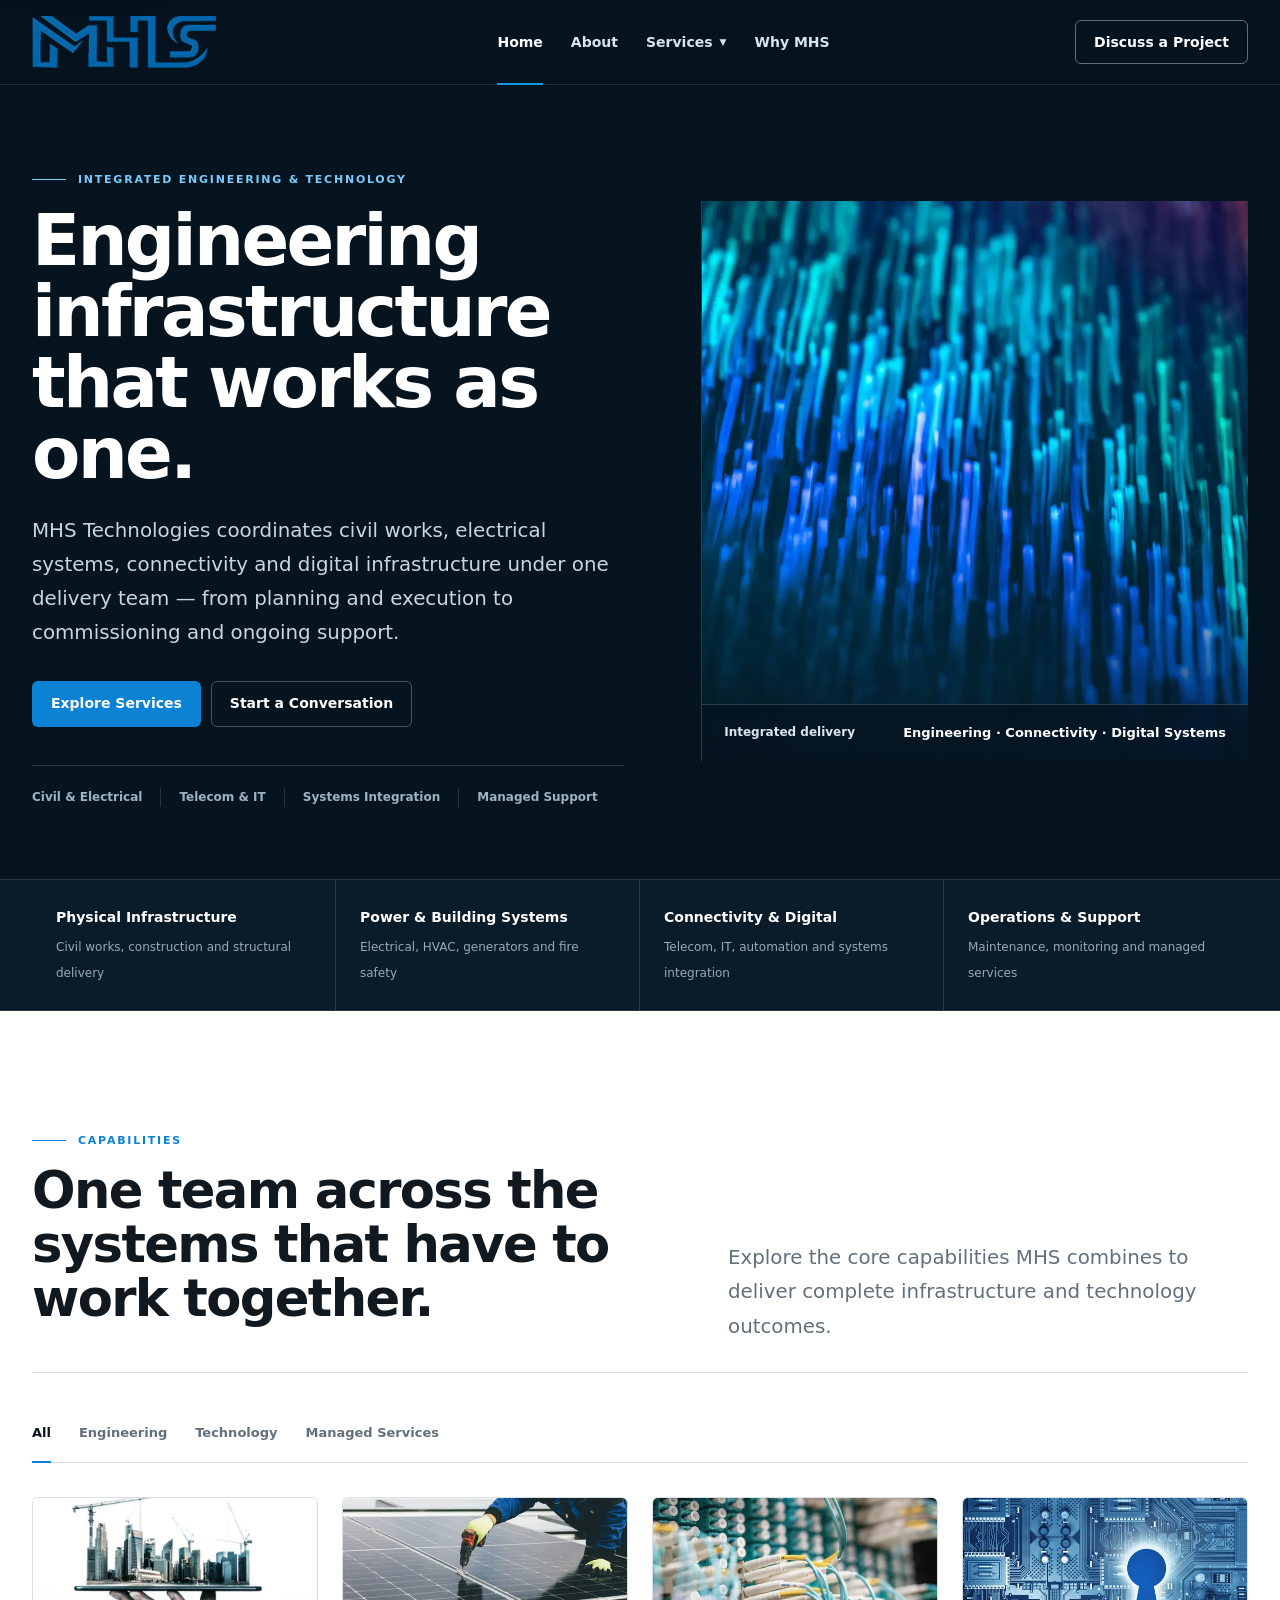
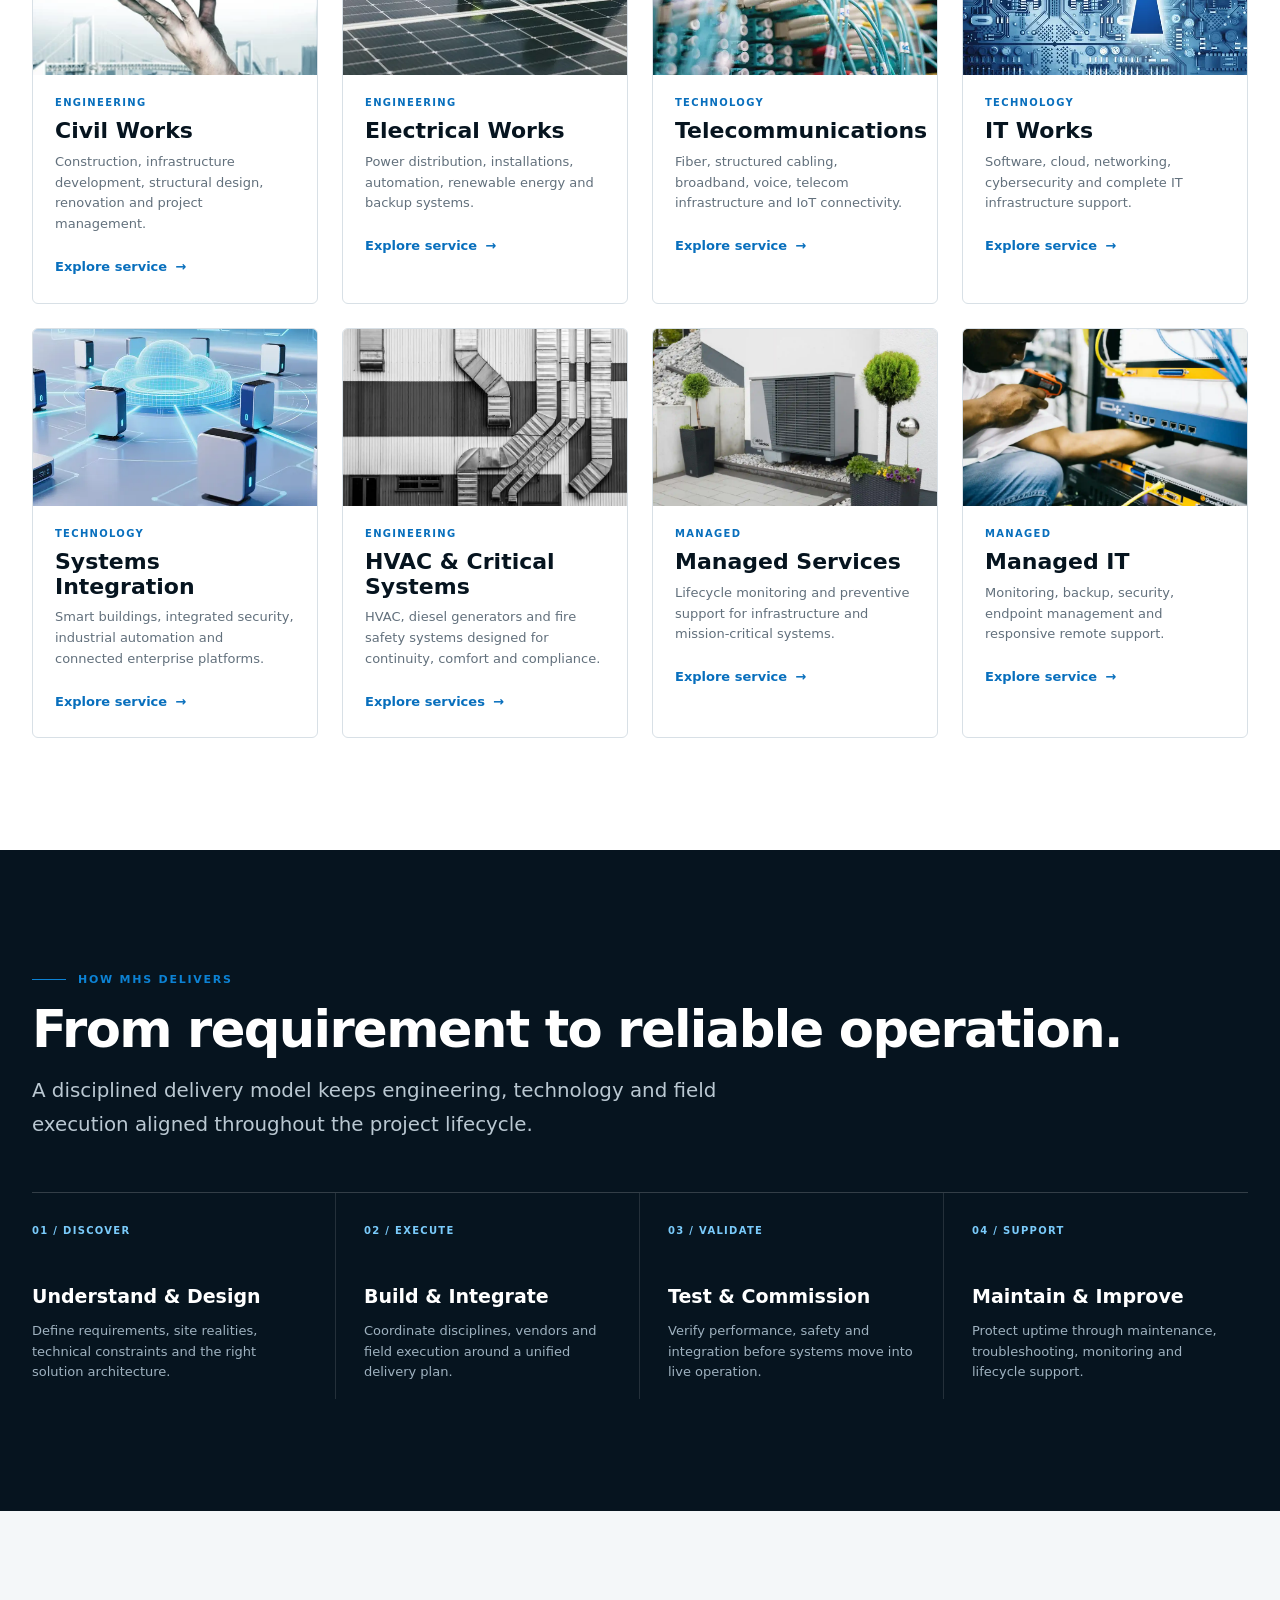
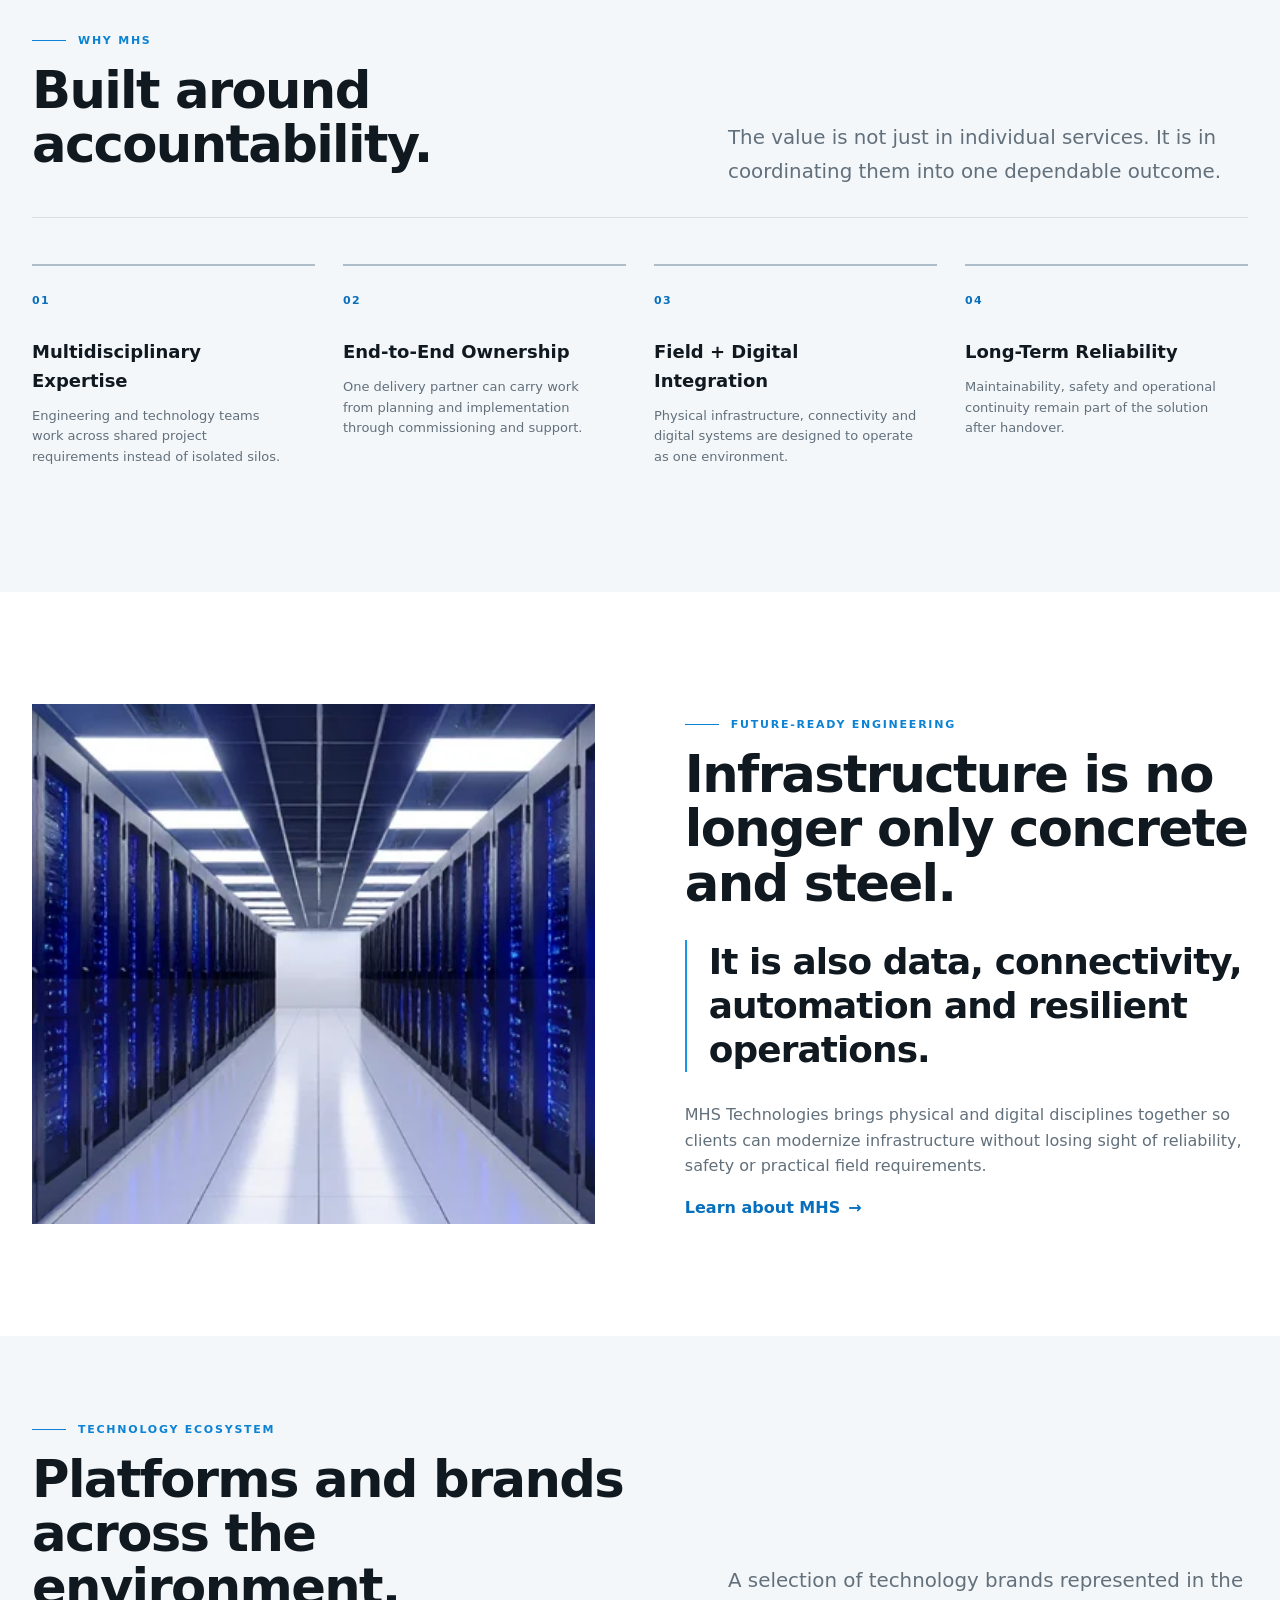
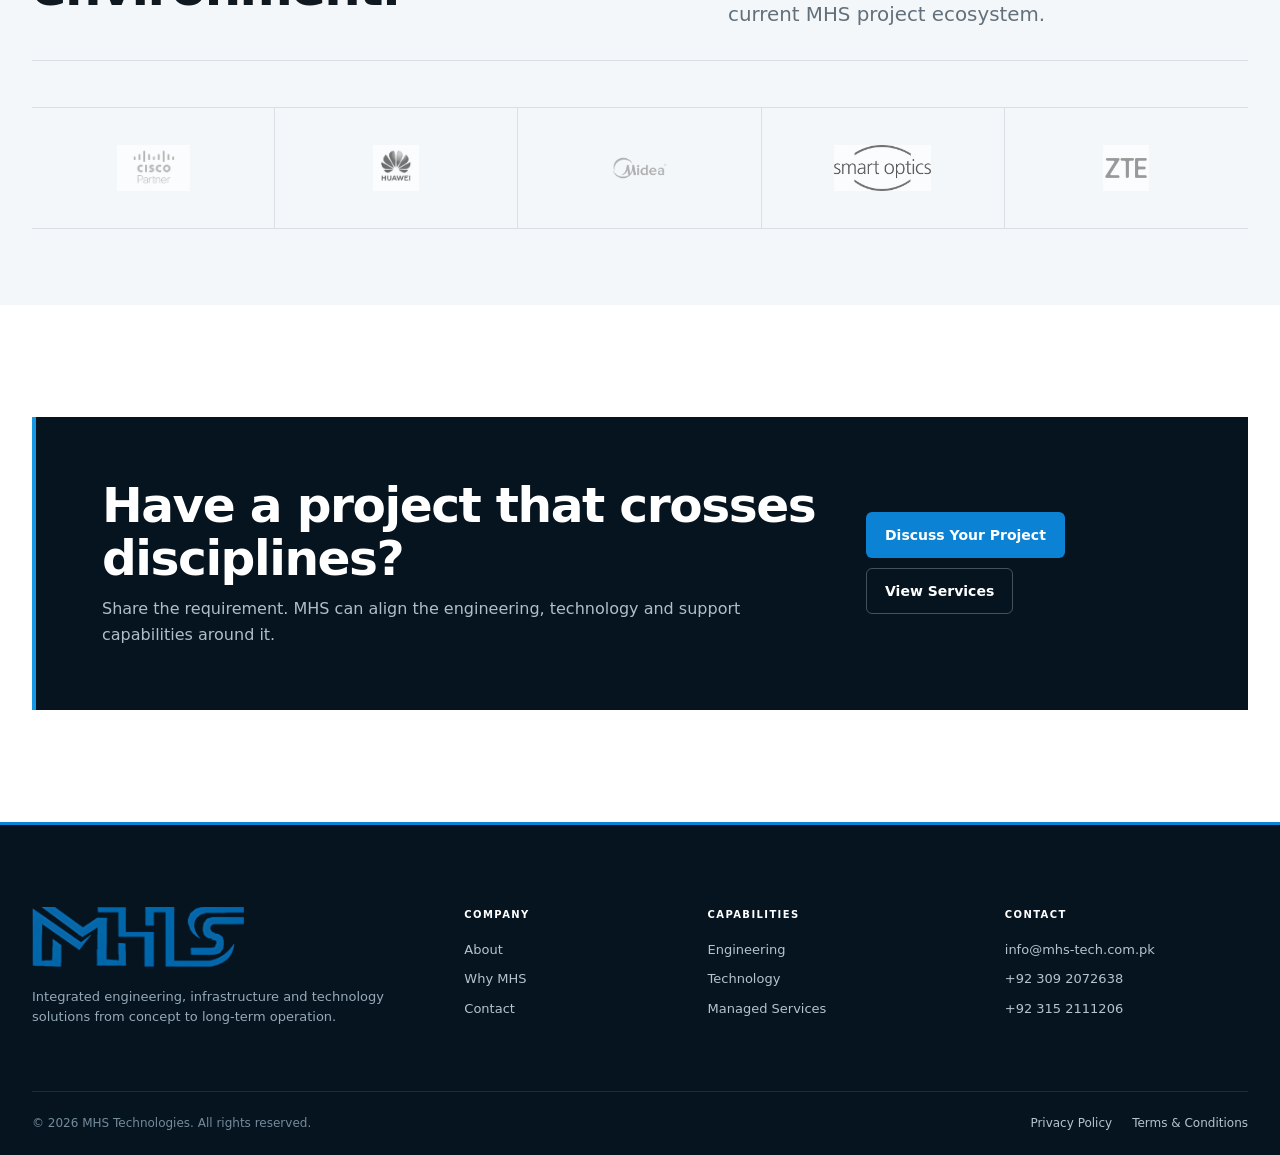
==== commit f1928a78: "redesign: simplify home hero and visual hierarchy" ====
--- a/public_html/index.html
+++ b/public_html/index.html
@@ -6,12 +6,12 @@
   <title>MHS Technologies | Engineering, Infrastructure & Technology</title>
   <meta name="description" content="MHS Technologies delivers integrated civil, electrical, telecom, IT, systems integration and managed infrastructure solutions across Pakistan.">
   <meta name="robots" content="index,follow">
-  <meta name="theme-color" content="#061521">
+  <meta name="theme-color" content="#06141f">
   <link rel="canonical" href="https://mhs-tech.com.pk/">
   <link rel="icon" href="images/logo/mhs-favicon.webp" type="image/webp">
   <link rel="apple-touch-icon" href="images/logo/mhs-favicon.webp">
   <link rel="preload" as="image" href="images/hero-section/hero-sec-image.webp">
-  <link rel="stylesheet" href="style.css?v=5">
+  <link rel="stylesheet" href="style.css?v=6">
   <meta property="og:type" content="website">
   <meta property="og:title" content="MHS Technologies | Engineering, Infrastructure & Technology">
   <meta property="og:description" content="Integrated engineering and technology solutions from design and execution to commissioning and ongoing support.">
@@ -38,7 +38,7 @@
       </div>
       <a href="about.html#why-mhs">Why MHS</a>
     </nav>
-    <a class="btn btn-primary header-cta" href="contact.html">Discuss a Project</a>
+    <a class="btn header-cta" href="contact.html">Discuss a Project</a>
     <button class="menu-toggle" type="button" aria-expanded="false" aria-label="Open navigation">☰</button>
   </div>
   <nav class="mobile-panel" aria-label="Mobile navigation">
@@ -52,42 +52,43 @@
   <section class="hero">
     <div class="container hero-grid">
       <div class="hero-copy reveal">
-        <span class="eyebrow">Engineers & Contractors</span>
-        <h1 class="display">Infrastructure built for what comes next.</h1>
-        <p class="lead">MHS Technologies brings civil, electrical, telecom and digital systems together under one accountable delivery partner — from design and execution to commissioning and long-term support.</p>
-        <div class="hero-actions"><a class="btn btn-primary" href="services.html">Explore Capabilities</a><a class="btn btn-secondary" href="contact.html">Discuss Your Project</a></div>
+        <span class="eyebrow">Integrated Engineering & Technology</span>
+        <h1 class="display">Engineering infrastructure that works as one.</h1>
+        <p class="lead">MHS Technologies coordinates civil works, electrical systems, connectivity and digital infrastructure under one delivery team — from planning and execution to commissioning and ongoing support.</p>
+        <div class="hero-actions"><a class="btn btn-primary" href="services.html">Explore Services</a><a class="btn btn-secondary" href="contact.html">Start a Conversation</a></div>
         <div class="hero-points"><span>Civil & Electrical</span><span>Telecom & IT</span><span>Systems Integration</span><span>Managed Support</span></div>
       </div>
-      <div class="hero-visual reveal" aria-label="MHS engineering capability montage">
-        <figure class="hero-shot"><img src="images/hero-section/carso_img/1.webp" alt="Engineering infrastructure project" width="900" height="700" fetchpriority="high"><figcaption class="hero-visual-note">Integrated delivery</figcaption></figure>
-        <figure class="hero-shot"><img src="images/hero-section/carso_img/4.webp" alt="Technical infrastructure work" width="700" height="500"></figure>
-        <figure class="hero-shot"><img src="images/hero-section/carso_img/7.webp" alt="Technology and systems deployment" width="700" height="500"></figure>
+      <div class="hero-visual reveal">
+        <figure class="hero-shot">
+          <img src="images/hero-section/hero-sec-image.webp" alt="Integrated engineering and technology infrastructure" width="1200" height="900" fetchpriority="high">
+          <figcaption class="hero-visual-note"><span>Integrated delivery</span><strong>Engineering · Connectivity · Digital Systems</strong></figcaption>
+        </figure>
       </div>
     </div>
   </section>
 
   <section class="signal-rail" aria-label="MHS capability summary">
     <div class="container signal-grid">
-      <div class="signal-item"><strong>Engineering</strong><span>Civil, electrical and building systems</span></div>
-      <div class="signal-item"><strong>Connectivity</strong><span>Telecom, fiber and enterprise networks</span></div>
-      <div class="signal-item"><strong>Integration</strong><span>Automation, security and digital systems</span></div>
-      <div class="signal-item"><strong>Lifecycle Support</strong><span>Maintenance, monitoring and managed operations</span></div>
+      <div class="signal-item"><strong>Physical Infrastructure</strong><span>Civil works, construction and structural delivery</span></div>
+      <div class="signal-item"><strong>Power & Building Systems</strong><span>Electrical, HVAC, generators and fire safety</span></div>
+      <div class="signal-item"><strong>Connectivity & Digital</strong><span>Telecom, IT, automation and systems integration</span></div>
+      <div class="signal-item"><strong>Operations & Support</strong><span>Maintenance, monitoring and managed services</span></div>
     </div>
   </section>
 
   <section class="section">
     <div class="container">
-      <div class="section-head reveal"><div><span class="eyebrow">Capabilities</span><h2 class="h2">One partner. Multiple disciplines.</h2></div><p class="lead">Explore the core capabilities MHS combines to deliver complete infrastructure and technology outcomes.</p></div>
+      <div class="section-head reveal"><div><span class="eyebrow">Capabilities</span><h2 class="h2">One team across the systems that have to work together.</h2></div><p class="lead">Explore the core capabilities MHS combines to deliver complete infrastructure and technology outcomes.</p></div>
       <div class="capability-tabs" aria-label="Capability filters"><button class="capability-tab active" type="button" data-filter="all">All</button><button class="capability-tab" type="button" data-filter="engineering">Engineering</button><button class="capability-tab" type="button" data-filter="technology">Technology</button><button class="capability-tab" type="button" data-filter="managed">Managed Services</button></div>
       <div class="capability-grid">
-        <a class="capability-card reveal" data-group="engineering" href="services.html#civil"><img src="images/services-page/civil-works.webp" alt="Civil works"><span class="capability-kicker">Engineering</span><h3>Civil Works</h3><p>Construction, infrastructure development, structural design, renovation and project management.</p><span class="btn-link">Explore service</span></a>
-        <a class="capability-card reveal" data-group="engineering" href="services.html#electrical"><img src="images/services-page/electrical-works.webp" alt="Electrical works"><span class="capability-kicker">Engineering</span><h3>Electrical Works</h3><p>Power distribution, installations, automation, renewable energy and backup systems.</p><span class="btn-link">Explore service</span></a>
-        <a class="capability-card reveal" data-group="technology" href="services.html#telecom"><img src="images/services-page/Telecommunications.webp" alt="Telecommunications infrastructure"><span class="capability-kicker">Technology</span><h3>Telecommunications</h3><p>Fiber, structured cabling, broadband, voice, telecom infrastructure and IoT connectivity.</p><span class="btn-link">Explore service</span></a>
-        <a class="capability-card reveal" data-group="technology" href="services.html#it-works"><img src="images/services-page/IT-works-2.webp" alt="IT systems"><span class="capability-kicker">Technology</span><h3>IT Works</h3><p>Software, cloud, networking, cybersecurity and complete IT infrastructure support.</p><span class="btn-link">Explore service</span></a>
-        <a class="capability-card reveal" data-group="technology" href="services.html#integration"><img src="images/services-page/systems-integration.webp" alt="Systems integration"><span class="capability-kicker">Technology</span><h3>Systems Integration</h3><p>Smart buildings, integrated security, industrial automation and connected enterprise platforms.</p><span class="btn-link">Explore service</span></a>
-        <a class="capability-card reveal" data-group="engineering" href="services.html#hvac"><img src="images/services-page/hvac.webp" alt="HVAC services"><span class="capability-kicker">Engineering</span><h3>HVAC & Critical Systems</h3><p>HVAC, diesel generators and fire safety systems designed for continuity, comfort and compliance.</p><span class="btn-link">Explore services</span></a>
-        <a class="capability-card reveal" data-group="managed" href="services.html#managed"><img src="images/services-page/managed.webp" alt="Managed infrastructure services"><span class="capability-kicker">Managed</span><h3>Managed Services</h3><p>Lifecycle monitoring and preventive support for infrastructure and mission-critical systems.</p><span class="btn-link">Explore service</span></a>
-        <a class="capability-card reveal" data-group="managed" href="services.html#it"><img src="images/services-page/managed-it.webp" alt="Managed IT services"><span class="capability-kicker">Managed</span><h3>Managed IT</h3><p>Monitoring, backup, security, endpoint management and responsive remote support.</p><span class="btn-link">Explore service</span></a>
+        <a class="capability-card reveal" data-group="engineering" href="services.html#civil"><img src="images/services-page/civil-works.webp" alt="Civil works" loading="lazy"><span class="capability-kicker">Engineering</span><h3>Civil Works</h3><p>Construction, infrastructure development, structural design, renovation and project management.</p><span class="btn-link">Explore service</span></a>
+        <a class="capability-card reveal" data-group="engineering" href="services.html#electrical"><img src="images/services-page/electrical-works.webp" alt="Electrical works" loading="lazy"><span class="capability-kicker">Engineering</span><h3>Electrical Works</h3><p>Power distribution, installations, automation, renewable energy and backup systems.</p><span class="btn-link">Explore service</span></a>
+        <a class="capability-card reveal" data-group="technology" href="services.html#telecom"><img src="images/services-page/Telecommunications.webp" alt="Telecommunications infrastructure" loading="lazy"><span class="capability-kicker">Technology</span><h3>Telecommunications</h3><p>Fiber, structured cabling, broadband, voice, telecom infrastructure and IoT connectivity.</p><span class="btn-link">Explore service</span></a>
+        <a class="capability-card reveal" data-group="technology" href="services.html#it-works"><img src="images/services-page/IT-works-2.webp" alt="IT systems" loading="lazy"><span class="capability-kicker">Technology</span><h3>IT Works</h3><p>Software, cloud, networking, cybersecurity and complete IT infrastructure support.</p><span class="btn-link">Explore service</span></a>
+        <a class="capability-card reveal" data-group="technology" href="services.html#integration"><img src="images/services-page/systems-integration.webp" alt="Systems integration" loading="lazy"><span class="capability-kicker">Technology</span><h3>Systems Integration</h3><p>Smart buildings, integrated security, industrial automation and connected enterprise platforms.</p><span class="btn-link">Explore service</span></a>
+        <a class="capability-card reveal" data-group="engineering" href="services.html#hvac"><img src="images/services-page/hvac.webp" alt="HVAC services" loading="lazy"><span class="capability-kicker">Engineering</span><h3>HVAC & Critical Systems</h3><p>HVAC, diesel generators and fire safety systems designed for continuity, comfort and compliance.</p><span class="btn-link">Explore services</span></a>
+        <a class="capability-card reveal" data-group="managed" href="services.html#managed"><img src="images/services-page/managed.webp" alt="Managed infrastructure services" loading="lazy"><span class="capability-kicker">Managed</span><h3>Managed Services</h3><p>Lifecycle monitoring and preventive support for infrastructure and mission-critical systems.</p><span class="btn-link">Explore service</span></a>
+        <a class="capability-card reveal" data-group="managed" href="services.html#it"><img src="images/services-page/managed-it.webp" alt="Managed IT services" loading="lazy"><span class="capability-kicker">Managed</span><h3>Managed IT</h3><p>Monitoring, backup, security, endpoint management and responsive remote support.</p><span class="btn-link">Explore service</span></a>
       </div>
     </div>
   </section>
@@ -126,7 +127,7 @@
   <section class="section-sm section-ice">
     <div class="container">
       <div class="section-head reveal"><div><span class="eyebrow">Technology Ecosystem</span><h2 class="h2">Platforms and brands across the environment.</h2></div><p class="lead">A selection of technology brands represented in the current MHS project ecosystem.</p></div>
-      <div class="partner-grid reveal"><div class="partner-logo"><img src="images/Partners Logo/cisco.webp" alt="Cisco"></div><div class="partner-logo"><img src="images/Partners Logo/huawei.webp" alt="Huawei"></div><div class="partner-logo"><img src="images/Partners Logo/midea.webp" alt="Midea"></div><div class="partner-logo"><img src="images/Partners Logo/smart_optics.webp" alt="Smart Optics"></div><div class="partner-logo"><img src="images/Partners Logo/zte.webp" alt="ZTE"></div></div>
+      <div class="partner-grid reveal"><div class="partner-logo"><img src="images/Partners Logo/cisco.webp" alt="Cisco" loading="lazy"></div><div class="partner-logo"><img src="images/Partners Logo/huawei.webp" alt="Huawei" loading="lazy"></div><div class="partner-logo"><img src="images/Partners Logo/midea.webp" alt="Midea" loading="lazy"></div><div class="partner-logo"><img src="images/Partners Logo/smart_optics.webp" alt="Smart Optics" loading="lazy"></div><div class="partner-logo"><img src="images/Partners Logo/zte.webp" alt="ZTE" loading="lazy"></div></div>
     </div>
   </section>
 
@@ -136,4 +137,4 @@
 <footer class="footer"><div class="container"><div class="footer-grid"><div class="footer-brand"><img src="images/logo/mhs-logo-2.png" alt="MHS Technologies"><p>Integrated engineering, infrastructure and technology solutions from concept to long-term operation.</p></div><div><h3>Company</h3><a href="about.html">About</a><a href="about.html#why-mhs">Why MHS</a><a href="contact.html">Contact</a></div><div><h3>Capabilities</h3><a href="services.html#civil">Engineering</a><a href="services.html#telecom">Technology</a><a href="services.html#managed">Managed Services</a></div><div><h3>Contact</h3><a href="mailto:info@mhs-tech.com.pk">info@mhs-tech.com.pk</a><a href="tel:+923092072638">+92 309 2072638</a><a href="tel:+923152111206">+92 315 2111206</a></div></div><div class="footer-bottom"><span>© <span data-current-year></span> MHS Technologies. All rights reserved.</span><div class="footer-legal"><a href="privacy_policy.html">Privacy Policy</a><a href="terms_cond.html">Terms & Conditions</a></div></div></div></footer>
 <script defer src="nav.js?v=5"></script>
 </body>
-</html>
+</html>
--- a/public_html/style.css
+++ b/public_html/style.css
@@ -1,28 +1,26 @@
-/* MHS Technologies — V2 Design System */
+/* MHS Technologies — V3 Architectural Design System */
 :root {
   color-scheme: light;
-  --navy-950: #061521;
-  --navy-900: #0a1d2d;
-  --navy-800: #102a40;
-  --blue-600: #168fdf;
-  --blue-500: #1c99ed;
-  --blue-300: #78cbff;
-  --ink: #101828;
-  --muted: #667085;
-  --muted-2: #98a2b3;
-  --line: #dce5ed;
-  --ice: #f4f8fb;
+  --navy-950: #06141f;
+  --navy-900: #0a1c2a;
+  --navy-800: #102b3f;
+  --blue-700: #086fbd;
+  --blue-600: #0c82d4;
+  --blue-500: #1698e3;
+  --blue-300: #7acbfb;
+  --ink: #101820;
+  --muted: #62707c;
+  --muted-2: #8d9aa5;
+  --line: #d8e0e6;
+  --line-dark: rgba(255,255,255,.12);
+  --ice: #f4f7f9;
   --white: #ffffff;
   --success: #177d57;
   --danger: #b42318;
-  --radius-sm: 10px;
-  --radius-md: 16px;
-  --radius-lg: 24px;
-  --radius-xl: 34px;
-  --shadow-sm: 0 8px 24px rgba(6, 21, 33, 0.08);
-  --shadow-md: 0 20px 54px rgba(6, 21, 33, 0.12);
-  --container: 1240px;
-  --header-h: 78px;
+  --container: 1280px;
+  --header-h: 84px;
+  --radius: 6px;
+  --radius-lg: 10px;
   --ease: cubic-bezier(.2,.8,.2,1);
 }
 
@@ -47,848 +45,773 @@
 
 .skip-link {
   position: fixed;
-  top: 10px;
-  left: 10px;
+  top: 12px;
+  left: 12px;
   z-index: 10000;
-  transform: translateY(-160%);
+  transform: translateY(-180%);
+  padding: 10px 14px;
+  border-radius: var(--radius);
   background: var(--white);
   color: var(--navy-950);
-  padding: 10px 16px;
-  border-radius: 10px;
-  box-shadow: var(--shadow-sm);
+  box-shadow: 0 10px 30px rgba(0,0,0,.18);
 }
 .skip-link:focus { transform: translateY(0); }
 
 .container {
-  width: min(calc(100% - 40px), var(--container));
+  width: min(calc(100% - 64px), var(--container));
   margin-inline: auto;
 }
-.section { padding: 104px 0; }
-.section-sm { padding: 72px 0; }
+.section { padding: 112px 0; }
+.section-sm { padding: 76px 0; }
 .section-ice { background: var(--ice); }
-.section-dark { background: var(--navy-950); color: var(--white); }
+.section-dark { color: var(--white); background: var(--navy-950); }
+
 .eyebrow {
   display: inline-flex;
   align-items: center;
-  gap: 9px;
+  gap: 12px;
   color: var(--blue-600);
-  font-size: 12px;
+  font-size: 11px;
   line-height: 1;
   font-weight: 800;
-  letter-spacing: .14em;
+  letter-spacing: .16em;
   text-transform: uppercase;
 }
 .eyebrow::before {
   content: "";
-  width: 26px;
-  height: 2px;
+  width: 34px;
+  height: 1px;
   background: currentColor;
-  border-radius: 999px;
 }
 .display {
-  margin: 16px 0 20px;
-  max-width: 900px;
-  font-size: clamp(42px, 6vw, 78px);
-  line-height: .98;
-  letter-spacing: -.045em;
-  font-weight: 760;
+  max-width: 920px;
+  margin: 18px 0 24px;
+  font-size: clamp(46px, 5.5vw, 72px);
+  line-height: 1.01;
+  letter-spacing: -.038em;
+  font-weight: 680;
 }
 .h2 {
   margin: 14px 0 18px;
-  font-size: clamp(32px, 4vw, 54px);
-  line-height: 1.05;
-  letter-spacing: -.035em;
+  font-size: clamp(34px, 4vw, 52px);
+  line-height: 1.06;
+  letter-spacing: -.032em;
+  font-weight: 670;
 }
 .h3 {
   margin: 0;
-  font-size: clamp(22px, 2vw, 30px);
-  line-height: 1.15;
+  font-size: clamp(22px, 2vw, 29px);
+  line-height: 1.18;
   letter-spacing: -.02em;
+  font-weight: 680;
 }
 .lead {
   max-width: 760px;
   margin: 0;
   color: var(--muted);
-  font-size: clamp(17px, 1.8vw, 20px);
-  line-height: 1.75;
-}
-.section-dark .lead { color: #cbd7e1; }
+  font-size: clamp(17px, 1.55vw, 20px);
+  line-height: 1.72;
+}
+.section-dark .lead { color: #bac8d2; }
 .section-head {
-  display: flex;
+  display: grid;
+  grid-template-columns: minmax(0,1fr) minmax(320px,520px);
+  gap: 72px;
   align-items: end;
-  justify-content: space-between;
-  gap: 40px;
-  margin-bottom: 42px;
-}
-.section-head .lead { max-width: 560px; }
+  margin-bottom: 46px;
+  padding-bottom: 28px;
+  border-bottom: 1px solid var(--line);
+}
+.section-head .lead { max-width: 520px; }
 
 .btn {
   display: inline-flex;
-  min-height: 48px;
+  min-height: 46px;
   align-items: center;
   justify-content: center;
   gap: 10px;
-  padding: 11px 20px;
+  padding: 10px 18px;
   border: 1px solid transparent;
-  border-radius: 999px;
-  font-weight: 750;
-  transition: transform .2s var(--ease), background .2s var(--ease), color .2s var(--ease), border-color .2s var(--ease), box-shadow .2s var(--ease);
-}
-.btn:hover { transform: translateY(-2px); }
-.btn-primary {
-  background: var(--blue-500);
-  color: var(--white);
-  box-shadow: 0 12px 28px rgba(28, 153, 237, .22);
-}
-.btn-primary:hover { background: #0f86d4; }
+  border-radius: var(--radius);
+  font-size: 14px;
+  font-weight: 760;
+  transition: background .18s ease, color .18s ease, border-color .18s ease, transform .18s ease;
+}
+.btn:hover { transform: translateY(-1px); }
+.btn-primary { color: var(--white); background: var(--blue-600); }
+.btn-primary:hover { background: var(--blue-700); }
 .btn-secondary {
   color: var(--navy-950);
   background: var(--white);
   border-color: var(--line);
 }
-.btn-secondary:hover { border-color: #b9c8d5; box-shadow: var(--shadow-sm); }
-.btn-dark { background: var(--navy-950); color: var(--white); }
+.btn-secondary:hover { border-color: #aebbc5; }
+.btn-dark { color: var(--white); background: var(--navy-950); }
 .btn-link {
   display: inline-flex;
   align-items: center;
   gap: 8px;
-  color: var(--blue-600);
+  color: var(--blue-700);
   font-weight: 760;
 }
-.btn-link::after { content: "→"; transition: transform .2s var(--ease); }
+.btn-link::after { content: "→"; transition: transform .18s ease; }
 .btn-link:hover::after { transform: translateX(4px); }
 
-/* Header */
+/* Header — full-width, integrated, non-floating */
 .site-header {
   position: fixed;
-  inset: 18px 0 auto;
+  inset: 0 0 auto;
   z-index: 1000;
-  pointer-events: none;
+  min-height: var(--header-h);
+  background: rgba(6,20,31,.96);
+  border-bottom: 1px solid var(--line-dark);
+  backdrop-filter: blur(16px);
+  -webkit-backdrop-filter: blur(16px);
 }
 .header-shell {
-  width: min(calc(100% - 32px), var(--container));
+  width: min(calc(100% - 64px), var(--container));
   min-height: var(--header-h);
   margin-inline: auto;
-  padding: 10px 12px 10px 18px;
+  padding: 0;
+  display: grid;
+  grid-template-columns: 220px 1fr auto;
+  align-items: center;
+  gap: 34px;
+}
+.brand { display: inline-flex; align-items: center; width: fit-content; }
+.brand img { width: auto; height: 52px; object-fit: contain; }
+.desktop-nav {
+  min-height: var(--header-h);
   display: flex;
-  align-items: center;
-  justify-content: space-between;
-  gap: 26px;
-  background: rgba(6, 21, 33, .78);
-  border: 1px solid rgba(255,255,255,.11);
-  border-radius: 24px;
-  box-shadow: 0 18px 46px rgba(1, 14, 23, .18);
-  backdrop-filter: blur(18px) saturate(140%);
-  -webkit-backdrop-filter: blur(18px) saturate(140%);
-  pointer-events: auto;
-}
-.brand {
-  display: inline-flex;
-  align-items: center;
-  flex: 0 0 auto;
-}
-.brand img { width: auto; height: 48px; object-fit: contain; }
-.desktop-nav { display: flex; align-items: center; gap: 4px; }
+  align-items: stretch;
+  justify-content: center;
+  gap: 28px;
+}
 .desktop-nav > a,
 .nav-services-toggle {
-  min-height: 44px;
+  position: relative;
+  min-height: var(--header-h);
+  padding: 0;
   display: inline-flex;
   align-items: center;
   gap: 7px;
-  padding: 9px 14px;
   border: 0;
-  border-radius: 12px;
-  color: #e7eef4;
+  border-radius: 0;
+  color: #d9e4eb;
   background: transparent;
   font-size: 14px;
-  font-weight: 680;
-  transition: background .2s ease, color .2s ease;
+  font-weight: 660;
+}
+.desktop-nav > a::after,
+.nav-services-toggle::after {
+  content: "";
+  position: absolute;
+  left: 0;
+  right: 0;
+  bottom: -1px;
+  height: 2px;
+  transform: scaleX(0);
+  transform-origin: center;
+  background: var(--blue-500);
+  transition: transform .18s ease;
 }
 .desktop-nav > a:hover,
 .desktop-nav > a[aria-current="page"],
 .nav-services-toggle:hover,
-.nav-services.open .nav-services-toggle {
+.nav-services.open .nav-services-toggle { color: var(--white); }
+.desktop-nav > a:hover::after,
+.desktop-nav > a[aria-current="page"]::after,
+.nav-services-toggle:hover::after,
+.nav-services.open .nav-services-toggle::after { transform: scaleX(1); }
+.header-cta {
+  min-height: 44px;
+  margin: 0;
+  padding-inline: 18px;
   color: var(--white);
-  background: rgba(255,255,255,.08);
-}
-.header-cta { margin-left: 5px; }
+  background: transparent;
+  border-color: rgba(255,255,255,.38);
+}
+.header-cta:hover { background: var(--white); color: var(--navy-950); border-color: var(--white); }
 .nav-services { position: relative; }
-.nav-chevron { font-size: 11px; transition: transform .2s ease; }
+.nav-chevron { font-size: 9px; transition: transform .18s ease; }
 .nav-services.open .nav-chevron { transform: rotate(180deg); }
 .mega-menu {
   position: absolute;
-  top: calc(100% + 14px);
-  right: -120px;
-  width: min(760px, calc(100vw - 60px));
-  padding: 22px;
+  top: var(--header-h);
+  left: 50%;
+  width: min(780px, calc(100vw - 64px));
+  padding: 0;
   display: grid;
-  grid-template-columns: repeat(3, minmax(0,1fr));
-  gap: 12px;
-  background: rgba(7, 24, 37, .98);
-  border: 1px solid rgba(255,255,255,.1);
-  border-radius: 22px;
-  box-shadow: 0 26px 70px rgba(0,0,0,.3);
+  grid-template-columns: repeat(3,minmax(0,1fr));
+  background: var(--navy-900);
+  border: 1px solid rgba(255,255,255,.12);
+  border-top: 0;
+  border-radius: 0 0 var(--radius-lg) var(--radius-lg);
+  box-shadow: 0 24px 54px rgba(0,0,0,.24);
   opacity: 0;
   visibility: hidden;
-  transform: translateY(-8px) scale(.98);
-  transform-origin: top right;
-  transition: .18s var(--ease);
-}
-.nav-services.open .mega-menu {
-  opacity: 1;
-  visibility: visible;
-  transform: none;
-}
-.mega-col {
-  padding: 16px;
-  border-radius: 16px;
-  background: rgba(255,255,255,.035);
-}
+  transform: translate(-50%,-8px);
+  transition: opacity .18s ease, transform .18s ease, visibility .18s ease;
+}
+.nav-services.open .mega-menu { opacity: 1; visibility: visible; transform: translate(-50%,0); }
+.mega-col { padding: 26px 28px; border-right: 1px solid rgba(255,255,255,.08); }
+.mega-col:last-child { border-right: 0; }
 .mega-col h3 {
-  margin: 0 0 10px;
+  margin: 0 0 14px;
   color: var(--blue-300);
-  font-size: 12px;
+  font-size: 10px;
   text-transform: uppercase;
-  letter-spacing: .12em;
-}
-.mega-col a {
-  display: block;
-  padding: 8px 0;
-  color: #e3edf5;
-  font-size: 14px;
-}
-.mega-col a:hover { color: var(--blue-300); }
+  letter-spacing: .15em;
+}
+.mega-col a { display: block; padding: 7px 0; color: #d8e5ed; font-size: 14px; }
+.mega-col a:hover { color: var(--white); }
 .menu-toggle {
   display: none;
-  width: 46px;
-  height: 46px;
+  width: 44px;
+  height: 44px;
   padding: 0;
-  border: 1px solid rgba(255,255,255,.12);
-  border-radius: 13px;
-  background: rgba(255,255,255,.06);
+  border: 1px solid rgba(255,255,255,.22);
+  border-radius: var(--radius);
   color: var(--white);
+  background: transparent;
   font-size: 22px;
 }
 .mobile-panel { display: none; }
 
-/* Hero */
+/* Home hero — one image, one message */
 .hero {
-  min-height: 100svh;
-  padding: 146px 0 84px;
+  min-height: 780px;
+  padding: var(--header-h) 0 0;
   position: relative;
   display: flex;
-  align-items: center;
+  align-items: stretch;
   color: var(--white);
-  background:
-    linear-gradient(90deg, rgba(6,21,33,.97) 0%, rgba(6,21,33,.9) 43%, rgba(6,21,33,.38) 100%),
-    url("images/hero-section/hero-sec-image.webp") center/cover no-repeat;
-}
-.hero::after {
-  content: "";
-  position: absolute;
-  inset: auto 0 0;
-  height: 140px;
-  background: linear-gradient(transparent, rgba(6,21,33,.35));
-  pointer-events: none;
+  background: var(--navy-950);
 }
 .hero-grid {
-  position: relative;
-  z-index: 2;
+  min-height: 696px;
   display: grid;
-  grid-template-columns: minmax(0, 1.05fr) minmax(360px, .95fr);
-  gap: clamp(48px, 7vw, 90px);
-  align-items: center;
-}
+  grid-template-columns: minmax(0,1.04fr) minmax(430px,.96fr);
+  gap: clamp(48px,6vw,88px);
+  align-items: center;
+}
+.hero-copy { padding: 78px 0 72px; }
 .hero-copy .eyebrow { color: var(--blue-300); }
-.hero-copy .display { max-width: 720px; }
-.hero-copy .lead { max-width: 650px; color: #d8e4ec; }
-.hero-actions { display: flex; flex-wrap: wrap; gap: 12px; margin-top: 30px; }
+.hero-copy .display { max-width: 690px; }
+.hero-copy .lead { max-width: 660px; color: #c8d6df; }
+.hero-actions { display: flex; flex-wrap: wrap; gap: 10px; margin-top: 30px; }
+.hero-actions .btn-secondary { color: var(--white); background: transparent; border-color: rgba(255,255,255,.28); }
+.hero-actions .btn-secondary:hover { background: var(--white); color: var(--navy-950); border-color: var(--white); }
 .hero-points {
   display: flex;
   flex-wrap: wrap;
-  gap: 18px 24px;
-  margin-top: 34px;
-  color: #d8e4ec;
-  font-size: 13px;
-  font-weight: 650;
-}
-.hero-points span { display: inline-flex; align-items: center; gap: 8px; }
-.hero-points span::before {
-  content: "";
-  width: 7px;
-  height: 7px;
-  border-radius: 50%;
-  background: var(--blue-300);
-  box-shadow: 0 0 0 5px rgba(120,203,255,.12);
-}
+  margin-top: 38px;
+  padding-top: 22px;
+  border-top: 1px solid rgba(255,255,255,.14);
+  color: #9fb2c0;
+  font-size: 12px;
+  font-weight: 670;
+}
+.hero-points span { padding: 0 18px; border-right: 1px solid rgba(255,255,255,.14); }
+.hero-points span:first-child { padding-left: 0; }
+.hero-points span:last-child { padding-right: 0; border-right: 0; }
+.hero-points span::before { display: none; }
 .hero-visual {
-  display: grid;
-  grid-template-columns: 1.08fr .92fr;
-  grid-template-rows: 180px 210px;
-  gap: 12px;
-  transform: rotate(-1deg);
+  position: relative;
+  height: 560px;
+  display: block;
+  overflow: hidden;
+  border-left: 1px solid rgba(255,255,255,.14);
+  background: var(--navy-900);
 }
 .hero-shot {
   position: relative;
+  width: 100%;
+  height: 100%;
+  margin: 0;
   overflow: hidden;
-  border-radius: 22px;
-  border: 1px solid rgba(255,255,255,.17);
-  box-shadow: 0 26px 70px rgba(0,0,0,.3);
-  background: #0f2d45;
-}
-.hero-shot:first-child { grid-row: 1 / 3; }
+  border: 0;
+  border-radius: 0;
+  background: var(--navy-900);
+}
 .hero-shot img { width: 100%; height: 100%; object-fit: cover; }
 .hero-shot::after {
   content: "";
   position: absolute;
   inset: 0;
-  box-shadow: inset 0 0 0 1px rgba(255,255,255,.03);
+  background: linear-gradient(180deg, transparent 62%, rgba(6,20,31,.72));
+  pointer-events: none;
 }
 .hero-visual-note {
   position: absolute;
-  right: 16px;
-  bottom: 16px;
-  padding: 10px 13px;
-  border-radius: 12px;
-  background: rgba(6,21,33,.82);
-  border: 1px solid rgba(255,255,255,.12);
-  backdrop-filter: blur(12px);
+  inset: auto 0 0;
+  z-index: 2;
+  padding: 18px 22px;
+  display: flex;
+  align-items: center;
+  justify-content: space-between;
+  gap: 20px;
+  border-top: 1px solid rgba(255,255,255,.16);
+  background: rgba(6,20,31,.74);
+  color: #dbe7ee;
   font-size: 12px;
-  font-weight: 720;
-}
-
-/* Intro rail */
-.signal-rail { border-bottom: 1px solid var(--line); background: var(--white); }
-.signal-grid {
-  display: grid;
-  grid-template-columns: repeat(4, 1fr);
-}
-.signal-item {
-  padding: 25px 22px;
-  border-right: 1px solid var(--line);
-}
+  font-weight: 650;
+  backdrop-filter: blur(8px);
+}
+.hero-visual-note strong { color: var(--white); font-size: 13px; }
+
+/* Capability rail */
+.signal-rail { color: var(--white); background: var(--navy-900); border-top: 1px solid var(--line-dark); border-bottom: 1px solid var(--line-dark); }
+.signal-grid { display: grid; grid-template-columns: repeat(4,1fr); }
+.signal-item { min-height: 118px; padding: 26px 24px; border-right: 1px solid var(--line-dark); }
 .signal-item:last-child { border-right: 0; }
-.signal-item strong { display: block; margin-bottom: 3px; color: var(--navy-950); font-size: 15px; }
-.signal-item span { color: var(--muted); font-size: 13px; }
+.signal-item strong { display: block; margin-bottom: 5px; color: var(--white); font-size: 14px; }
+.signal-item span { color: #96aab8; font-size: 12px; line-height: 1.55; }
 
 /* Capability explorer */
-.capability-tabs { display: flex; flex-wrap: wrap; gap: 8px; margin-bottom: 28px; }
+.capability-tabs,
+.service-filters {
+  display: flex;
+  flex-wrap: wrap;
+  gap: 28px;
+  margin-bottom: 34px;
+  border-bottom: 1px solid var(--line);
+}
 .capability-tab,
 .service-filter {
-  min-height: 42px;
-  padding: 8px 15px;
-  border: 1px solid var(--line);
-  border-radius: 999px;
-  background: var(--white);
+  min-height: 44px;
+  margin-bottom: -1px;
+  padding: 0 0 12px;
+  border: 0;
+  border-bottom: 2px solid transparent;
+  border-radius: 0;
   color: var(--muted);
+  background: transparent;
+  font-size: 13px;
   font-weight: 720;
 }
+.capability-tab:hover,
+.service-filter:hover { color: var(--ink); }
 .capability-tab.active,
-.service-filter.active {
-  color: var(--white);
-  border-color: var(--navy-950);
-  background: var(--navy-950);
-}
+.service-filter.active { color: var(--navy-950); border-bottom-color: var(--blue-600); background: transparent; }
 .capability-grid {
   display: grid;
-  grid-template-columns: repeat(12, 1fr);
-  gap: 18px;
+  grid-template-columns: repeat(4,minmax(0,1fr));
+  gap: 24px;
 }
 .capability-card {
-  grid-column: span 4;
-  min-height: 340px;
-  position: relative;
-  display: flex;
-  flex-direction: column;
-  justify-content: end;
+  min-width: 0;
   overflow: hidden;
-  padding: 26px;
-  border-radius: var(--radius-lg);
-  color: var(--white);
-  background: var(--navy-900);
-  box-shadow: var(--shadow-sm);
-  isolation: isolate;
-}
-.capability-card:nth-child(1),
-.capability-card:nth-child(6) { grid-column: span 6; }
+  padding: 0 0 24px;
+  display: block;
+  color: var(--ink);
+  background: var(--white);
+  border: 1px solid var(--line);
+  border-radius: var(--radius);
+  transition: border-color .2s ease, transform .2s ease;
+}
+.capability-card:hover { border-color: #9fb2bf; transform: translateY(-2px); }
 .capability-card img {
-  position: absolute;
-  inset: 0;
-  z-index: -2;
+  position: static;
   width: 100%;
-  height: 100%;
+  height: auto;
+  aspect-ratio: 16 / 10;
   object-fit: cover;
-  transition: transform .5s var(--ease);
-}
-.capability-card::after {
-  content: "";
-  position: absolute;
-  inset: 0;
-  z-index: -1;
-  background: linear-gradient(180deg, rgba(6,21,33,.08), rgba(6,21,33,.92));
-}
-.capability-card:hover img { transform: scale(1.045); }
-.capability-kicker { margin-bottom: 8px; color: var(--blue-300); font-size: 11px; font-weight: 800; letter-spacing: .1em; text-transform: uppercase; }
-.capability-card h3 { margin: 0 0 8px; font-size: clamp(24px, 2vw, 31px); line-height: 1.08; }
-.capability-card p { margin: 0 0 18px; color: #dce8ef; font-size: 14px; }
+  transition: transform .45s var(--ease);
+}
+.capability-card:hover img { transform: scale(1.025); }
+.capability-card::after { display: none; }
+.capability-kicker { display: block; margin: 20px 22px 8px; color: var(--blue-700); font-size: 10px; font-weight: 820; letter-spacing: .13em; text-transform: uppercase; }
+.capability-card h3 { margin: 0 22px 8px; color: var(--navy-950); font-size: 22px; line-height: 1.12; }
+.capability-card p { margin: 0 22px 18px; color: var(--muted); font-size: 13px; }
+.capability-card .btn-link { margin-inline: 22px; font-size: 13px; }
 .capability-card[hidden] { display: none; }
 
-/* Process */
-.process-grid { display: grid; grid-template-columns: repeat(4, 1fr); gap: 0; margin-top: 42px; }
-.process-step { position: relative; padding: 28px 28px 24px 0; border-top: 1px solid rgba(255,255,255,.2); }
-.process-step:not(:last-child)::after {
-  content: "";
-  position: absolute;
-  top: -4px;
-  right: 24px;
-  width: 7px;
-  height: 7px;
-  border-radius: 50%;
-  background: var(--blue-300);
-}
-.process-no { display: block; margin-bottom: 28px; color: var(--blue-300); font-size: 12px; font-weight: 850; letter-spacing: .12em; }
-.process-step h3 { margin: 0 0 8px; font-size: 20px; }
-.process-step p { margin: 0; max-width: 240px; color: #b9c8d3; font-size: 14px; }
-
-/* Feature cards */
-.feature-grid { display: grid; grid-template-columns: repeat(4, 1fr); gap: 16px; }
+/* Delivery process */
+.process-grid { display: grid; grid-template-columns: repeat(4,1fr); margin-top: 50px; border-top: 1px solid rgba(255,255,255,.18); }
+.process-step { position: relative; padding: 30px 28px 16px 0; border-right: 1px solid rgba(255,255,255,.12); }
+.process-step:not(:first-child) { padding-left: 28px; }
+.process-step:last-child { border-right: 0; }
+.process-step::after { display: none !important; }
+.process-no { display: block; margin-bottom: 42px; color: var(--blue-300); font-size: 10px; font-weight: 820; letter-spacing: .13em; }
+.process-step h3 { margin: 0 0 9px; font-size: 19px; }
+.process-step p { max-width: 250px; margin: 0; color: #9fb2c0; font-size: 13px; }
+
+/* Why / value blocks */
+.feature-grid { display: grid; grid-template-columns: repeat(4,1fr); gap: 28px; }
 .feature-card {
-  padding: 28px;
-  border: 1px solid var(--line);
-  border-radius: var(--radius-md);
-  background: var(--white);
+  padding: 26px 20px 12px 0;
+  border: 0;
+  border-top: 2px solid #aebdca;
+  border-radius: 0;
+  background: transparent;
 }
 .feature-icon {
-  width: 42px;
-  height: 42px;
+  width: auto;
+  height: auto;
   margin-bottom: 28px;
+  display: block;
+  color: var(--blue-700);
+  background: transparent;
+  font-size: 11px;
+  font-weight: 820;
+  letter-spacing: .12em;
+}
+.feature-card h3 { margin: 0 0 10px; font-size: 18px; }
+.feature-card p { margin: 0; color: var(--muted); font-size: 13px; }
+
+/* Editorial image + copy */
+.editorial-grid { display: grid; grid-template-columns: 1fr 1fr; gap: clamp(48px,7vw,96px); align-items: center; }
+.editorial-media { min-height: 520px; overflow: hidden; border-radius: 0; background: var(--navy-900); }
+.editorial-media img { width: 100%; height: 100%; min-height: inherit; object-fit: cover; }
+.editorial-quote {
+  margin: 30px 0;
+  padding-left: 22px;
+  border-left: 2px solid var(--blue-500);
+  font-size: clamp(25px,2.8vw,36px);
+  line-height: 1.23;
+  letter-spacing: -.025em;
+  font-weight: 620;
+}
+.editorial-copy p { color: var(--muted); }
+
+/* Brand / technology rail */
+.partner-grid {
+  display: grid;
+  grid-template-columns: repeat(5,1fr);
+  margin-top: 34px;
+  border-top: 1px solid var(--line);
+  border-bottom: 1px solid var(--line);
+}
+.partner-logo {
+  min-height: 120px;
   display: grid;
   place-items: center;
-  border-radius: 12px;
-  color: var(--blue-600);
-  background: #eaf6ff;
-  font-weight: 850;
-}
-.feature-card h3 { margin: 0 0 10px; font-size: 19px; }
-.feature-card p { margin: 0; color: var(--muted); font-size: 14px; }
-
-/* Editorial split */
-.editorial-grid {
-  display: grid;
-  grid-template-columns: 1fr 1fr;
-  gap: clamp(38px, 6vw, 84px);
-  align-items: center;
-}
-.editorial-media {
-  min-height: 520px;
-  overflow: hidden;
-  border-radius: var(--radius-xl);
-  background: var(--navy-900);
-}
-.editorial-media img { width: 100%; height: 100%; min-height: inherit; object-fit: cover; }
-.editorial-quote {
-  margin: 28px 0;
-  padding-left: 20px;
-  border-left: 3px solid var(--blue-500);
-  font-size: clamp(25px, 3vw, 38px);
-  line-height: 1.2;
-  letter-spacing: -.025em;
-  font-weight: 700;
-}
-.editorial-copy p { color: var(--muted); }
-
-/* Partners */
-.partner-grid {
-  display: grid;
-  grid-template-columns: repeat(5, 1fr);
-  gap: 12px;
-  margin-top: 34px;
-}
-.partner-logo {
-  min-height: 112px;
-  display: grid;
-  place-items: center;
-  padding: 24px;
-  border: 1px solid var(--line);
-  border-radius: var(--radius-md);
-  background: var(--white);
-}
-.partner-logo img {
-  width: auto;
-  max-width: 145px;
-  max-height: 48px;
-  object-fit: contain;
-  filter: grayscale(1);
-  opacity: .72;
-  transition: .2s ease;
-}
+  padding: 26px;
+  border: 0;
+  border-right: 1px solid var(--line);
+  border-radius: 0;
+  background: transparent;
+}
+.partner-logo:last-child { border-right: 0; }
+.partner-logo img { width: auto; max-width: 140px; max-height: 46px; object-fit: contain; filter: grayscale(1); opacity: .68; transition: opacity .2s ease, filter .2s ease; }
 .partner-logo:hover img { filter: none; opacity: 1; }
 
 /* CTA */
 .cta-band {
   position: relative;
-  overflow: hidden;
-  padding: 70px;
+  padding: 62px 66px;
   display: flex;
   align-items: center;
   justify-content: space-between;
-  gap: 40px;
-  border-radius: var(--radius-xl);
+  gap: 44px;
+  border-left: 4px solid var(--blue-500);
+  border-radius: 0;
   color: var(--white);
   background: var(--navy-950);
 }
-.cta-band::after {
-  content: "";
-  position: absolute;
-  width: 320px;
-  height: 320px;
-  right: -90px;
-  top: -140px;
-  border-radius: 50%;
-  background: radial-gradient(circle, rgba(28,153,237,.35), transparent 65%);
-}
-.cta-copy { position: relative; z-index: 1; max-width: 720px; }
-.cta-copy h2 { margin: 0 0 12px; font-size: clamp(34px, 4vw, 54px); line-height: 1.05; letter-spacing: -.035em; }
-.cta-copy p { margin: 0; color: #c6d3dd; }
-.cta-actions { position: relative; z-index: 1; display: flex; flex-wrap: wrap; gap: 10px; }
+.cta-band::after { display: none; }
+.cta-copy { max-width: 720px; }
+.cta-copy h2 { margin: 0 0 12px; font-size: clamp(32px,3.8vw,50px); line-height: 1.08; letter-spacing: -.03em; font-weight: 650; }
+.cta-copy p { margin: 0; color: #afbfca; }
+.cta-actions { display: flex; flex-wrap: wrap; gap: 10px; }
+.cta-band .btn-secondary { color: var(--white); background: transparent; border-color: rgba(255,255,255,.26); }
+.cta-band .btn-secondary:hover { color: var(--navy-950); background: var(--white); border-color: var(--white); }
 
 /* Inner-page hero */
 .page-hero {
-  padding: 180px 0 88px;
+  padding: calc(var(--header-h) + 92px) 0 86px;
   color: var(--white);
   background: var(--navy-950);
-}
-.page-hero-grid { display: grid; grid-template-columns: 1.1fr .9fr; gap: 70px; align-items: end; }
-.page-hero .lead { color: #c8d6e0; }
-.page-hero-card {
-  min-height: 290px;
-  overflow: hidden;
-  border-radius: var(--radius-lg);
-  border: 1px solid rgba(255,255,255,.1);
-}
-.page-hero-card img { width: 100%; height: 100%; min-height: 290px; object-fit: cover; }
+  border-bottom: 1px solid var(--line-dark);
+}
+.page-hero-grid { display: grid; grid-template-columns: 1.08fr .92fr; gap: 86px; align-items: end; }
+.page-hero .lead { color: #b8c7d1; }
+.page-hero-card { min-height: 320px; overflow: hidden; border: 0; border-radius: 0; background: var(--navy-900); }
+.page-hero-card img { width: 100%; height: 100%; min-height: 320px; object-fit: cover; }
 
 /* About */
-.story-grid { display: grid; grid-template-columns: .8fr 1.2fr; gap: 70px; align-items: start; }
-.story-label { position: sticky; top: 130px; }
-.story-copy p { margin: 0 0 22px; color: var(--muted); font-size: 18px; }
-.values-grid { display: grid; grid-template-columns: repeat(3,1fr); gap: 16px; }
-.value-card { min-height: 280px; padding: 32px; border-radius: var(--radius-lg); background: var(--ice); border: 1px solid var(--line); }
-.value-card strong { display: block; margin-bottom: 60px; color: var(--blue-600); font-size: 12px; letter-spacing: .12em; text-transform: uppercase; }
+.story-grid { display: grid; grid-template-columns: .7fr 1.3fr; gap: 90px; align-items: start; }
+.story-label { position: sticky; top: 132px; }
+.story-copy { padding-left: 34px; border-left: 1px solid var(--line); }
+.story-copy p { margin: 0 0 24px; color: var(--muted); font-size: 18px; }
+.values-grid { display: grid; grid-template-columns: repeat(3,1fr); border-top: 1px solid var(--line); border-bottom: 1px solid var(--line); }
+.value-card { min-height: 300px; padding: 34px 34px 32px 0; border: 0; border-right: 1px solid var(--line); border-radius: 0; background: transparent; }
+.value-card:not(:first-child) { padding-left: 34px; }
+.value-card:last-child { border-right: 0; }
+.value-card strong { display: block; margin-bottom: 72px; color: var(--blue-700); font-size: 10px; letter-spacing: .14em; text-transform: uppercase; }
 .value-card h3 { margin-bottom: 12px; }
 .value-card p { margin: 0; color: var(--muted); }
-.discipline-map {
-  display: grid;
-  grid-template-columns: repeat(5, 1fr);
-  gap: 10px;
-  margin-top: 34px;
-}
+.discipline-map { display: grid; grid-template-columns: repeat(5,1fr); margin-top: 38px; border: 1px solid rgba(255,255,255,.15); }
 .discipline-item {
-  position: relative;
-  min-height: 140px;
-  padding: 22px;
+  min-height: 150px;
+  padding: 24px;
   display: flex;
   align-items: end;
-  border-radius: var(--radius-md);
+  border-right: 1px solid rgba(255,255,255,.12);
+  border-radius: 0;
   color: var(--white);
-  background: linear-gradient(145deg, var(--navy-800), var(--navy-950));
-}
-.discipline-item:not(:last-child)::after {
-  content: "+";
-  position: absolute;
-  right: -11px;
-  top: 50%;
-  z-index: 2;
-  width: 22px;
-  height: 22px;
-  display: grid;
-  place-items: center;
-  transform: translateY(-50%);
-  border-radius: 50%;
-  color: var(--navy-950);
-  background: var(--blue-300);
-  font-weight: 900;
-}
+  background: transparent;
+  font-size: 16px;
+  font-weight: 670;
+}
+.discipline-item:last-child { border-right: 0; }
+.discipline-item::after { display: none !important; }
 
 /* Services */
-.services-intro-grid {
-  display: grid;
-  grid-template-columns: 1fr auto;
-  gap: 30px;
-  align-items: end;
-}
+.services-intro-grid { display: grid; grid-template-columns: minmax(0,1fr) auto; gap: 40px; align-items: end; }
 .service-filter-bar {
   position: sticky;
-  top: 108px;
+  top: var(--header-h);
   z-index: 60;
-  padding: 14px 0;
-  background: rgba(255,255,255,.92);
+  padding: 18px 0 0;
+  background: rgba(255,255,255,.97);
   border-bottom: 1px solid var(--line);
-  backdrop-filter: blur(12px);
-}
-.service-filters { display: flex; flex-wrap: wrap; gap: 8px; }
-.service-group {
-  padding: 72px 0;
-  border-bottom: 1px solid var(--line);
-  scroll-margin-top: 176px;
-}
+  backdrop-filter: blur(10px);
+}
+.service-filter-bar .service-filters { margin-bottom: 0; border-bottom: 0; }
+.service-group { padding: 96px 0; border-bottom: 1px solid var(--line); scroll-margin-top: 156px; }
 .service-group[hidden] { display: none; }
-.service-layout {
-  display: grid;
-  grid-template-columns: minmax(280px,.8fr) minmax(0,1.2fr);
-  gap: clamp(38px, 6vw, 84px);
-  align-items: start;
-}
+.service-layout { display: grid; grid-template-columns: minmax(320px,.9fr) minmax(0,1.1fr); gap: clamp(52px,7vw,96px); align-items: start; }
 .service-media {
   position: sticky;
-  top: 184px;
+  top: 168px;
   overflow: hidden;
-  border-radius: var(--radius-lg);
-  aspect-ratio: 4 / 5;
+  aspect-ratio: 4 / 3;
+  border-radius: 0;
   background: var(--navy-900);
 }
 .service-media img { width: 100%; height: 100%; object-fit: cover; }
-.service-type { display: inline-block; margin-bottom: 12px; color: var(--blue-600); font-size: 11px; font-weight: 850; letter-spacing: .12em; text-transform: uppercase; }
-.service-copy > p { color: var(--muted); font-size: 17px; }
-.service-accordion { margin-top: 28px; border-top: 1px solid var(--line); }
+.service-type { display: inline-block; margin-bottom: 10px; color: var(--blue-700); font-size: 10px; font-weight: 820; letter-spacing: .14em; text-transform: uppercase; }
+.service-copy > p { max-width: 680px; color: var(--muted); font-size: 17px; }
+.service-accordion { margin-top: 30px; border-top: 1px solid #b9c5ce; }
 .service-accordion-item { border-bottom: 1px solid var(--line); }
 .service-accordion-button {
   width: 100%;
-  min-height: 62px;
-  padding: 16px 0;
+  min-height: 66px;
+  padding: 17px 0;
   display: grid;
   grid-template-columns: 1fr auto;
-  gap: 20px;
+  gap: 22px;
   align-items: center;
   text-align: left;
   border: 0;
   background: transparent;
   color: var(--ink);
-  font-weight: 760;
+  font-weight: 710;
 }
 .service-accordion-icon {
-  width: 30px;
-  height: 30px;
+  width: 28px;
+  height: 28px;
   display: grid;
   place-items: center;
-  border-radius: 50%;
-  background: var(--ice);
-  transition: transform .2s ease;
-}
+  border: 1px solid var(--line);
+  border-radius: 0;
+  background: transparent;
+  transition: transform .2s ease, border-color .2s ease;
+}
+.service-accordion-button:hover .service-accordion-icon { border-color: #9aaab5; }
 .service-accordion-item.open .service-accordion-icon { transform: rotate(45deg); }
-.service-accordion-panel {
-  display: grid;
-  grid-template-rows: 0fr;
-  transition: grid-template-rows .25s var(--ease);
-}
+.service-accordion-panel { display: grid; grid-template-rows: 0fr; transition: grid-template-rows .24s var(--ease); }
 .service-accordion-item.open .service-accordion-panel { grid-template-rows: 1fr; }
 .service-accordion-inner { overflow: hidden; }
-.service-accordion-inner p { margin: 0; padding: 0 52px 20px 0; color: var(--muted); }
-.service-action { margin-top: 26px; }
+.service-accordion-inner p { margin: 0; padding: 0 56px 22px 0; color: var(--muted); }
+.service-action { margin-top: 28px; }
 
 /* Contact */
-.contact-layout {
-  display: grid;
-  grid-template-columns: .85fr 1.15fr;
-  gap: 70px;
-  align-items: start;
-}
-.contact-details { display: grid; gap: 12px; margin-top: 34px; }
-.contact-detail {
-  padding: 18px 20px;
-  border: 1px solid var(--line);
-  border-radius: var(--radius-md);
-  background: var(--white);
-}
-.contact-detail small { display: block; margin-bottom: 2px; color: var(--muted); }
+.contact-layout { display: grid; grid-template-columns: .8fr 1.2fr; gap: 90px; align-items: start; }
+.contact-details { display: grid; margin-top: 38px; border-top: 1px solid var(--line); }
+.contact-detail { padding: 16px 0; border: 0; border-bottom: 1px solid var(--line); border-radius: 0; background: transparent; }
+.contact-detail small { display: block; margin-bottom: 2px; color: var(--muted); font-size: 11px; text-transform: uppercase; letter-spacing: .08em; }
 .contact-detail strong { color: var(--navy-950); }
-.form-card {
-  padding: 34px;
-  border: 1px solid var(--line);
-  border-radius: var(--radius-lg);
-  background: var(--white);
-  box-shadow: var(--shadow-sm);
-}
-.form-grid { display: grid; grid-template-columns: repeat(2, 1fr); gap: 18px; }
+.form-card { padding: 38px 40px; border: 1px solid var(--line); border-left: 3px solid var(--blue-600); border-radius: 0; background: var(--white); box-shadow: none; }
+.form-grid { display: grid; grid-template-columns: repeat(2,1fr); gap: 19px; }
 .form-field { display: flex; flex-direction: column; gap: 7px; }
 .form-field-full { grid-column: 1 / -1; }
-.form-field label { color: var(--navy-950); font-size: 13px; font-weight: 760; }
+.form-field label { color: var(--navy-950); font-size: 12px; font-weight: 740; }
 .form-field input,
 .form-field textarea,
 .form-field select {
   width: 100%;
   min-height: 48px;
-  padding: 11px 13px;
-  border: 1px solid #cdd8e1;
-  border-radius: 11px;
+  padding: 11px 12px;
+  border: 1px solid #c8d2da;
+  border-radius: 3px;
   background: var(--white);
   color: var(--ink);
   outline: none;
   transition: border-color .15s ease, box-shadow .15s ease;
 }
-.form-field textarea { min-height: 145px; resize: vertical; }
+.form-field textarea { min-height: 150px; resize: vertical; }
 .form-field input:focus,
 .form-field textarea:focus,
-.form-field select:focus { border-color: var(--blue-500); box-shadow: 0 0 0 4px rgba(28,153,237,.12); }
+.form-field select:focus { border-color: var(--blue-600); box-shadow: 0 0 0 3px rgba(12,130,212,.1); }
 .form-note { margin-top: 12px; color: var(--muted); font-size: 12px; }
-.form-status { display: none; margin-top: 14px; padding: 12px 14px; border-radius: 10px; font-size: 14px; }
+.form-status { display: none; margin-top: 14px; padding: 12px 14px; border-radius: 3px; font-size: 14px; }
 .form-status.success { display: block; color: #0c5d3e; background: #ecfdf3; border: 1px solid #abefc6; }
 .form-status.error { display: block; color: #912018; background: #fef3f2; border: 1px solid #fecdca; }
 .hp-field { position: absolute !important; left: -10000px !important; opacity: 0 !important; }
 
 /* Legal */
-.legal-wrap { width: min(calc(100% - 40px), 860px); margin-inline: auto; }
-.legal-doc { padding: 72px 0 110px; }
-.legal-doc .meta { margin-bottom: 38px; color: var(--muted); font-size: 13px; }
-.legal-doc h2 { margin: 38px 0 10px; color: var(--navy-950); font-size: 24px; }
+.legal-wrap { width: min(calc(100% - 64px), 860px); margin-inline: auto; }
+.legal-doc { padding: 82px 0 116px; }
+.legal-doc .meta { margin-bottom: 40px; padding-bottom: 24px; border-bottom: 1px solid var(--line); color: var(--muted); font-size: 13px; }
+.legal-doc h2 { margin: 42px 0 10px; color: var(--navy-950); font-size: 24px; }
 .legal-doc p, .legal-doc li { color: var(--muted); }
-.legal-doc ul { list-style: disc; padding-left: 22px; }
+.legal-doc ul { padding-left: 22px; list-style: disc; }
 
 /* Footer */
-.footer { padding: 76px 0 0; color: #dbe6ee; background: var(--navy-950); }
-.footer-grid { display: grid; grid-template-columns: 1.4fr .7fr .9fr .9fr; gap: 46px; }
-.footer-brand img { height: 58px; width: auto; margin-bottom: 18px; }
-.footer-brand p { max-width: 330px; margin: 0; color: #9fb1bf; font-size: 14px; }
-.footer h3 { margin: 0 0 15px; color: var(--white); font-size: 13px; text-transform: uppercase; letter-spacing: .1em; }
-.footer a { display: block; width: fit-content; margin: 8px 0; color: #b9c8d3; font-size: 14px; }
-.footer a:hover { color: var(--blue-300); }
+.footer { padding: 82px 0 0; color: #d8e4eb; background: var(--navy-950); border-top: 3px solid var(--blue-600); }
+.footer-grid { display: grid; grid-template-columns: 1.4fr .7fr .9fr .9fr; gap: 54px; }
+.footer-brand img { width: auto; height: 60px; margin-bottom: 20px; }
+.footer-brand p { max-width: 360px; margin: 0; color: #95a9b7; font-size: 13px; }
+.footer h3 { margin: 0 0 17px; color: var(--white); font-size: 10px; text-transform: uppercase; letter-spacing: .14em; }
+.footer a { display: block; width: fit-content; margin: 9px 0; color: #b4c4cf; font-size: 13px; }
+.footer a:hover { color: var(--white); }
 .footer-bottom {
-  margin-top: 56px;
-  padding: 20px 0;
+  margin-top: 62px;
+  padding: 22px 0;
   display: flex;
   align-items: center;
   justify-content: space-between;
   gap: 20px;
-  border-top: 1px solid rgba(255,255,255,.09);
-  color: #7890a2;
+  border-top: 1px solid rgba(255,255,255,.1);
+  color: #748b9a;
   font-size: 12px;
 }
-.footer-legal { display: flex; gap: 18px; }
+.footer-legal { display: flex; gap: 20px; }
 .footer-legal a { margin: 0; font-size: 12px; }
 
-/* Reveal enhancement */
-.reveal { opacity: 0; transform: translateY(20px); transition: opacity .6s var(--ease), transform .6s var(--ease); }
+.reveal { opacity: 0; transform: translateY(14px); transition: opacity .55s var(--ease), transform .55s var(--ease); }
 .reveal.visible { opacity: 1; transform: none; }
-
-/* Focus */
-:focus-visible { outline: 3px solid rgba(120,203,255,.75); outline-offset: 3px; }
-
-@media (max-width: 1080px) {
-  .desktop-nav { display: none; }
+:focus-visible { outline: 2px solid var(--blue-300); outline-offset: 3px; }
+
+@media (max-width: 1100px) {
+  .header-shell { grid-template-columns: 1fr auto; }
+  .desktop-nav, .header-cta { display: none; }
   .menu-toggle { display: grid; place-items: center; }
-  .header-cta { display: none; }
   .mobile-panel {
     position: fixed;
-    inset: 108px 16px auto;
-    max-height: calc(100svh - 124px);
+    inset: var(--header-h) 0 auto;
+    max-height: calc(100svh - var(--header-h));
     overflow: auto;
-    padding: 18px;
-    border: 1px solid rgba(255,255,255,.1);
-    border-radius: 22px;
+    padding: 18px 32px 28px;
+    border-top: 1px solid rgba(255,255,255,.08);
+    border-bottom: 1px solid rgba(255,255,255,.12);
     color: var(--white);
-    background: rgba(6,21,33,.98);
-    box-shadow: 0 24px 70px rgba(0,0,0,.36);
+    background: var(--navy-950);
   }
   .mobile-panel.open { display: block; }
   .mobile-panel > a,
   .mobile-services-toggle {
     width: 100%;
-    min-height: 48px;
-    padding: 11px 12px;
+    min-height: 52px;
+    padding: 12px 0;
     display: flex;
     align-items: center;
     justify-content: space-between;
     border: 0;
-    border-bottom: 1px solid rgba(255,255,255,.08);
-    color: #e8f0f5;
+    border-bottom: 1px solid rgba(255,255,255,.09);
+    color: #e1ebf1;
     background: transparent;
     text-align: left;
-    font-weight: 720;
+    font-weight: 700;
   }
-  .mobile-services-list { display: none; padding: 8px 10px 12px; }
-  .mobile-services.open .mobile-services-list { display: grid; grid-template-columns: repeat(2, 1fr); gap: 6px; }
-  .mobile-services-list a { padding: 9px 10px; border-radius: 9px; color: #bcd0dd; background: rgba(255,255,255,.04); font-size: 13px; }
-  .mobile-panel .btn { width: 100%; margin-top: 14px; }
-
-  .hero-grid { grid-template-columns: 1fr 420px; gap: 38px; }
-  .hero-visual { grid-template-rows: 160px 180px; }
-  .signal-grid { grid-template-columns: repeat(2, 1fr); }
-  .signal-item:nth-child(2) { border-right: 0; }
-  .signal-item:nth-child(-n+2) { border-bottom: 1px solid var(--line); }
-  .capability-card { grid-column: span 6; }
-  .process-grid { grid-template-columns: repeat(2,1fr); gap: 28px; }
+  .mobile-services-list { display: none; padding: 10px 0 14px; }
+  .mobile-services.open .mobile-services-list { display: grid; grid-template-columns: repeat(2,1fr); gap: 0 24px; }
+  .mobile-services-list a { padding: 9px 0; color: #9fb4c1; font-size: 13px; }
+  .mobile-panel .btn { width: 100%; margin-top: 18px; }
+
+  .hero-grid { grid-template-columns: minmax(0,1fr) 420px; gap: 42px; }
+  .capability-grid { grid-template-columns: repeat(2,minmax(0,1fr)); }
+  .process-grid { grid-template-columns: repeat(2,1fr); }
+  .process-step:nth-child(2) { border-right: 0; }
+  .process-step:nth-child(-n+2) { border-bottom: 1px solid rgba(255,255,255,.12); }
   .feature-grid { grid-template-columns: repeat(2,1fr); }
   .partner-grid { grid-template-columns: repeat(3,1fr); }
-  .footer-grid { grid-template-columns: 1.2fr 1fr 1fr; }
+  .partner-logo:nth-child(3) { border-right: 0; }
+  .partner-logo:nth-child(-n+3) { border-bottom: 1px solid var(--line); }
+  .partner-logo:last-child { border-right: 1px solid var(--line); }
+  .footer-grid { grid-template-columns: 1.3fr 1fr 1fr; }
   .footer-grid > :last-child { grid-column: 2 / 4; }
-  .discipline-map { grid-template-columns: repeat(5, 1fr); }
-}
-
-@media (max-width: 820px) {
-  .section { padding: 82px 0; }
-  .section-head { display: block; }
-  .section-head .lead { margin-top: 16px; }
-  .hero { min-height: auto; padding: 150px 0 74px; }
-  .hero-grid { grid-template-columns: 1fr; }
-  .hero-copy { max-width: 700px; }
-  .hero-visual { max-width: 680px; width: 100%; transform: none; }
+}
+
+@media (max-width: 860px) {
+  .container { width: min(calc(100% - 40px), var(--container)); }
+  .section { padding: 86px 0; }
+  .section-head { grid-template-columns: 1fr; gap: 18px; }
+  .hero { min-height: auto; }
+  .hero-grid { min-height: auto; grid-template-columns: 1fr; gap: 0; }
+  .hero-copy { padding: 76px 0 54px; }
+  .hero-visual { width: 100%; height: 430px; border-left: 0; border-top: 1px solid rgba(255,255,255,.14); }
+  .signal-grid { grid-template-columns: repeat(2,1fr); }
+  .signal-item:nth-child(2) { border-right: 0; }
+  .signal-item:nth-child(-n+2) { border-bottom: 1px solid var(--line-dark); }
+
   .page-hero-grid,
   .editorial-grid,
   .story-grid,
   .contact-layout,
   .service-layout { grid-template-columns: 1fr; }
-  .page-hero-card { max-width: 620px; }
+  .page-hero-card { max-width: 680px; }
   .story-label, .service-media { position: relative; top: auto; }
-  .service-media { aspect-ratio: 16 / 10; max-height: 470px; }
-  .service-filter-bar { top: 94px; }
-  .values-grid { grid-template-columns: 1fr; }
-  .value-card { min-height: auto; }
-  .value-card strong { margin-bottom: 26px; }
+  .story-copy { padding-left: 0; border-left: 0; }
+  .service-media { aspect-ratio: 16 / 9; max-height: 470px; }
+  .service-filter-bar { top: var(--header-h); overflow-x: auto; }
+  .service-filters { width: max-content; flex-wrap: nowrap; gap: 22px; padding-right: 20px; }
+  .values-grid { grid-template-columns: 1fr; border-bottom: 0; }
+  .value-card, .value-card:not(:first-child) { min-height: auto; padding: 30px 0; border-right: 0; border-bottom: 1px solid var(--line); }
+  .value-card strong { margin-bottom: 24px; }
   .discipline-map { grid-template-columns: 1fr 1fr; }
-  .discipline-item:not(:last-child)::after { display: none; }
-  .discipline-item:last-child { grid-column: 1 / -1; }
-  .cta-band { padding: 48px 36px; display: block; }
+  .discipline-item { min-height: 110px; border-bottom: 1px solid rgba(255,255,255,.12); }
+  .discipline-item:nth-child(2n) { border-right: 0; }
+  .discipline-item:last-child { grid-column: 1 / -1; border-bottom: 0; }
+  .cta-band { padding: 48px 40px; display: block; }
   .cta-actions { margin-top: 24px; }
   .footer-grid { grid-template-columns: 1fr 1fr; }
   .footer-grid > :last-child { grid-column: auto; }
 }
 
 @media (max-width: 620px) {
-  .container { width: min(calc(100% - 28px), var(--container)); }
-  .site-header { inset-top: 10px; }
-  .header-shell { width: calc(100% - 20px); min-height: 68px; border-radius: 18px; padding: 8px 9px 8px 13px; }
-  .brand img { height: 42px; }
-  .mobile-panel { inset: 90px 10px auto; max-height: calc(100svh - 100px); }
+  :root { --header-h: 72px; }
+  .container, .legal-wrap { width: min(calc(100% - 28px), var(--container)); }
+  .header-shell { width: calc(100% - 28px); }
+  .brand img { height: 44px; }
+  .mobile-panel { padding-inline: 18px; }
   .mobile-services.open .mobile-services-list { grid-template-columns: 1fr; }
-  .hero { padding-top: 128px; }
-  .display { font-size: clamp(40px, 12.5vw, 58px); }
+
+  .display { font-size: clamp(40px,12vw,56px); }
+  .hero-copy { padding: 62px 0 44px; }
   .hero-actions { display: grid; grid-template-columns: 1fr; }
   .hero-actions .btn { width: 100%; }
-  .hero-points { display: grid; grid-template-columns: 1fr 1fr; }
-  .hero-visual { grid-template-columns: 1fr 1fr; grid-template-rows: 230px 150px; }
-  .hero-shot:first-child { grid-column: 1 / 3; grid-row: auto; }
-  .signal-grid { grid-template-columns: 1fr; }
-  .signal-item { border-right: 0; border-bottom: 1px solid var(--line); }
+  .hero-points { display: grid; grid-template-columns: 1fr 1fr; gap: 10px 0; }
+  .hero-points span { padding: 0 10px 0 0; border-right: 0; }
+  .hero-visual { height: 330px; }
+  .hero-visual-note { padding: 14px 16px; align-items: flex-start; flex-direction: column; gap: 3px; }
+
+  .signal-grid, .capability-grid, .feature-grid, .partner-grid, .process-grid { grid-template-columns: 1fr; }
+  .signal-item { border-right: 0; border-bottom: 1px solid var(--line-dark); }
   .signal-item:last-child { border-bottom: 0; }
-  .capability-grid { grid-template-columns: 1fr; }
-  .capability-card,
-  .capability-card:nth-child(1),
-  .capability-card:nth-child(6) { grid-column: 1; min-height: 310px; }
-  .process-grid, .feature-grid, .partner-grid { grid-template-columns: 1fr; }
-  .process-step { padding-right: 0; }
-  .process-step:not(:last-child)::after { display: none; }
-  .editorial-media { min-height: 360px; }
-  .page-hero { padding: 138px 0 66px; }
+  .capability-tabs { gap: 20px; overflow-x: auto; flex-wrap: nowrap; }
+  .capability-tab { flex: 0 0 auto; }
+  .process-step, .process-step:not(:first-child) { padding: 28px 0; border-right: 0; border-bottom: 1px solid rgba(255,255,255,.12); }
+  .process-step:last-child { border-bottom: 0; }
+  .process-no { margin-bottom: 24px; }
+  .partner-logo, .partner-logo:nth-child(3), .partner-logo:last-child { border-right: 0; border-bottom: 1px solid var(--line); }
+  .partner-logo:last-child { border-bottom: 0; }
+
+  .page-hero { padding: calc(var(--header-h) + 62px) 0 62px; }
+  .page-hero-card { min-height: 250px; }
   .services-intro-grid { grid-template-columns: 1fr; }
-  .service-filter-bar { top: 80px; overflow-x: auto; }
-  .service-filters { width: max-content; flex-wrap: nowrap; padding-right: 12px; }
-  .service-group { padding: 56px 0; }
+  .service-group { padding: 62px 0; }
+  .service-accordion-inner p { padding-right: 40px; }
   .form-grid { grid-template-columns: 1fr; }
   .form-field-full { grid-column: auto; }
-  .form-card { padding: 24px 18px; }
+  .form-card { padding: 28px 20px; }
   .discipline-map { grid-template-columns: 1fr; }
+  .discipline-item, .discipline-item:nth-child(2n) { border-right: 0; }
   .discipline-item:last-child { grid-column: auto; }
-  .cta-band { padding: 38px 24px; border-radius: 24px; }
+  .cta-band { padding: 38px 24px; }
   .cta-actions { display: grid; grid-template-columns: 1fr; }
   .cta-actions .btn { width: 100%; }
   .footer-grid { grid-template-columns: 1fr; }
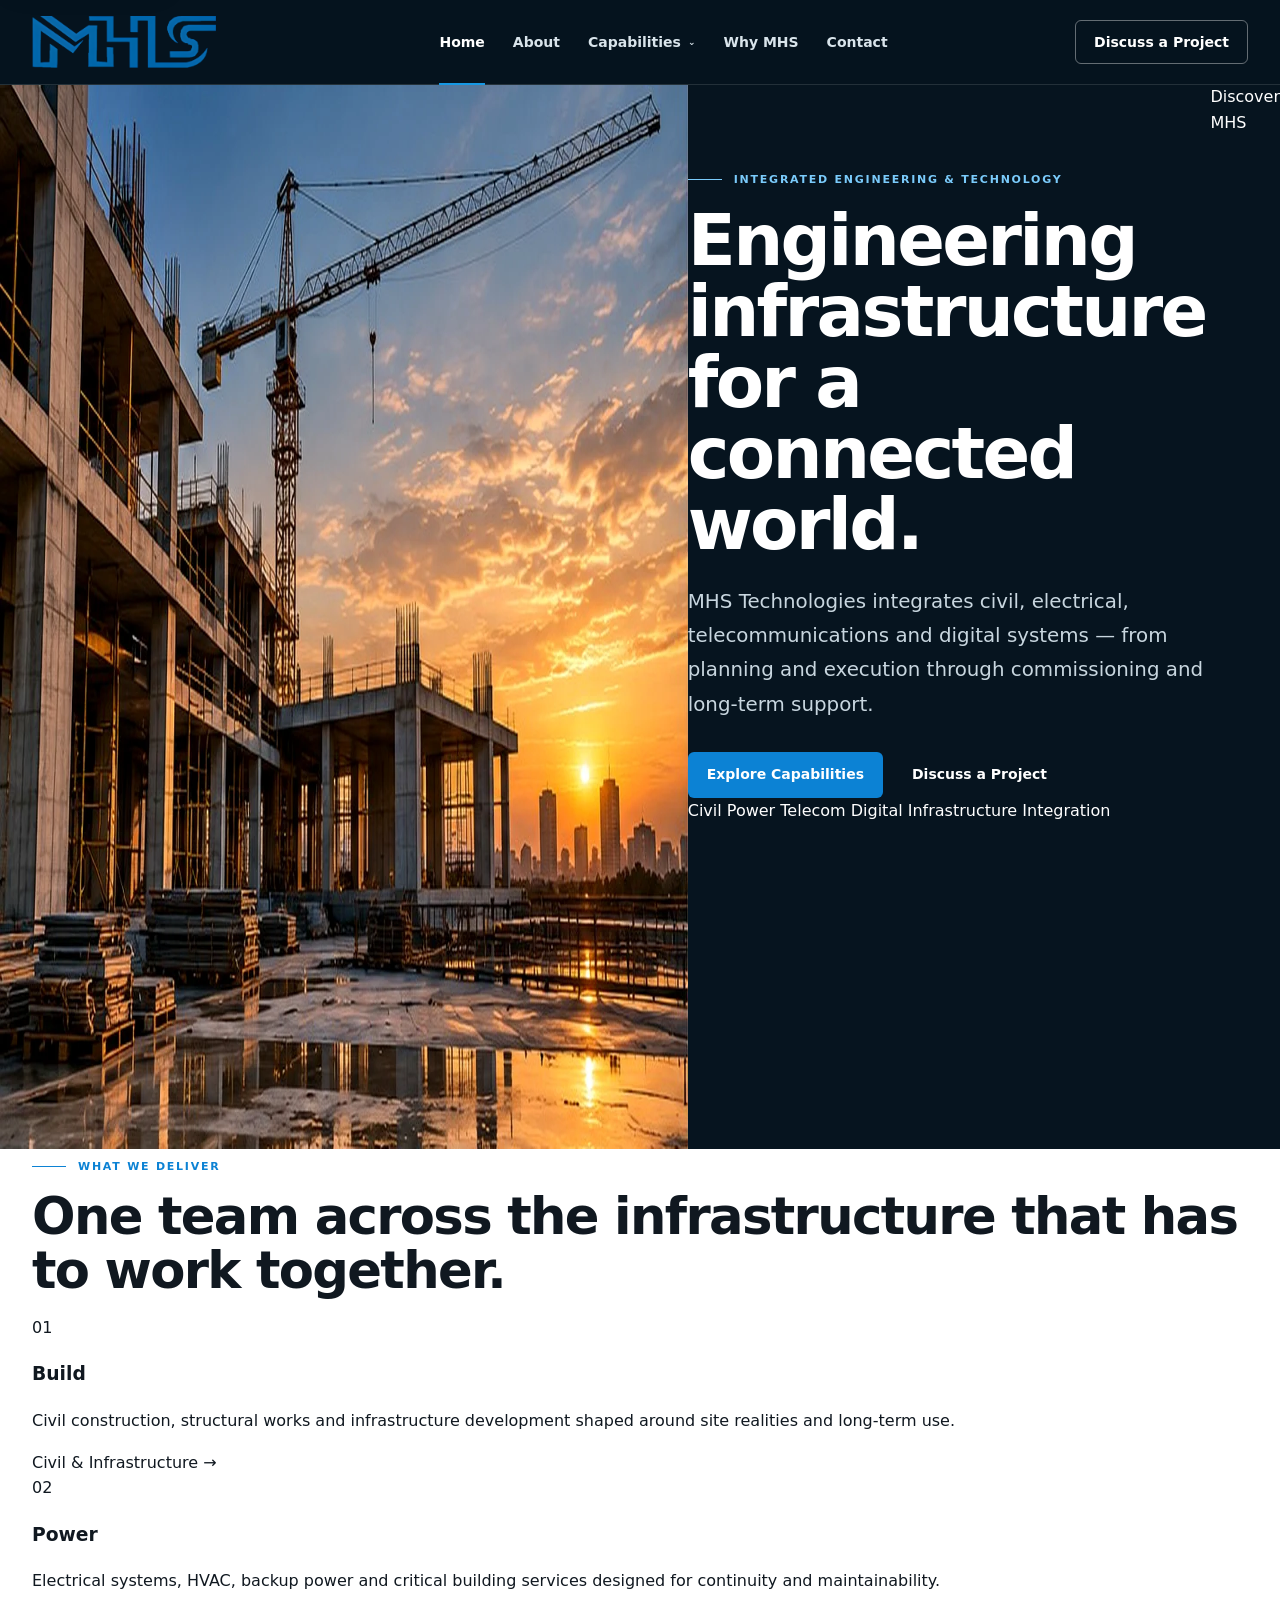
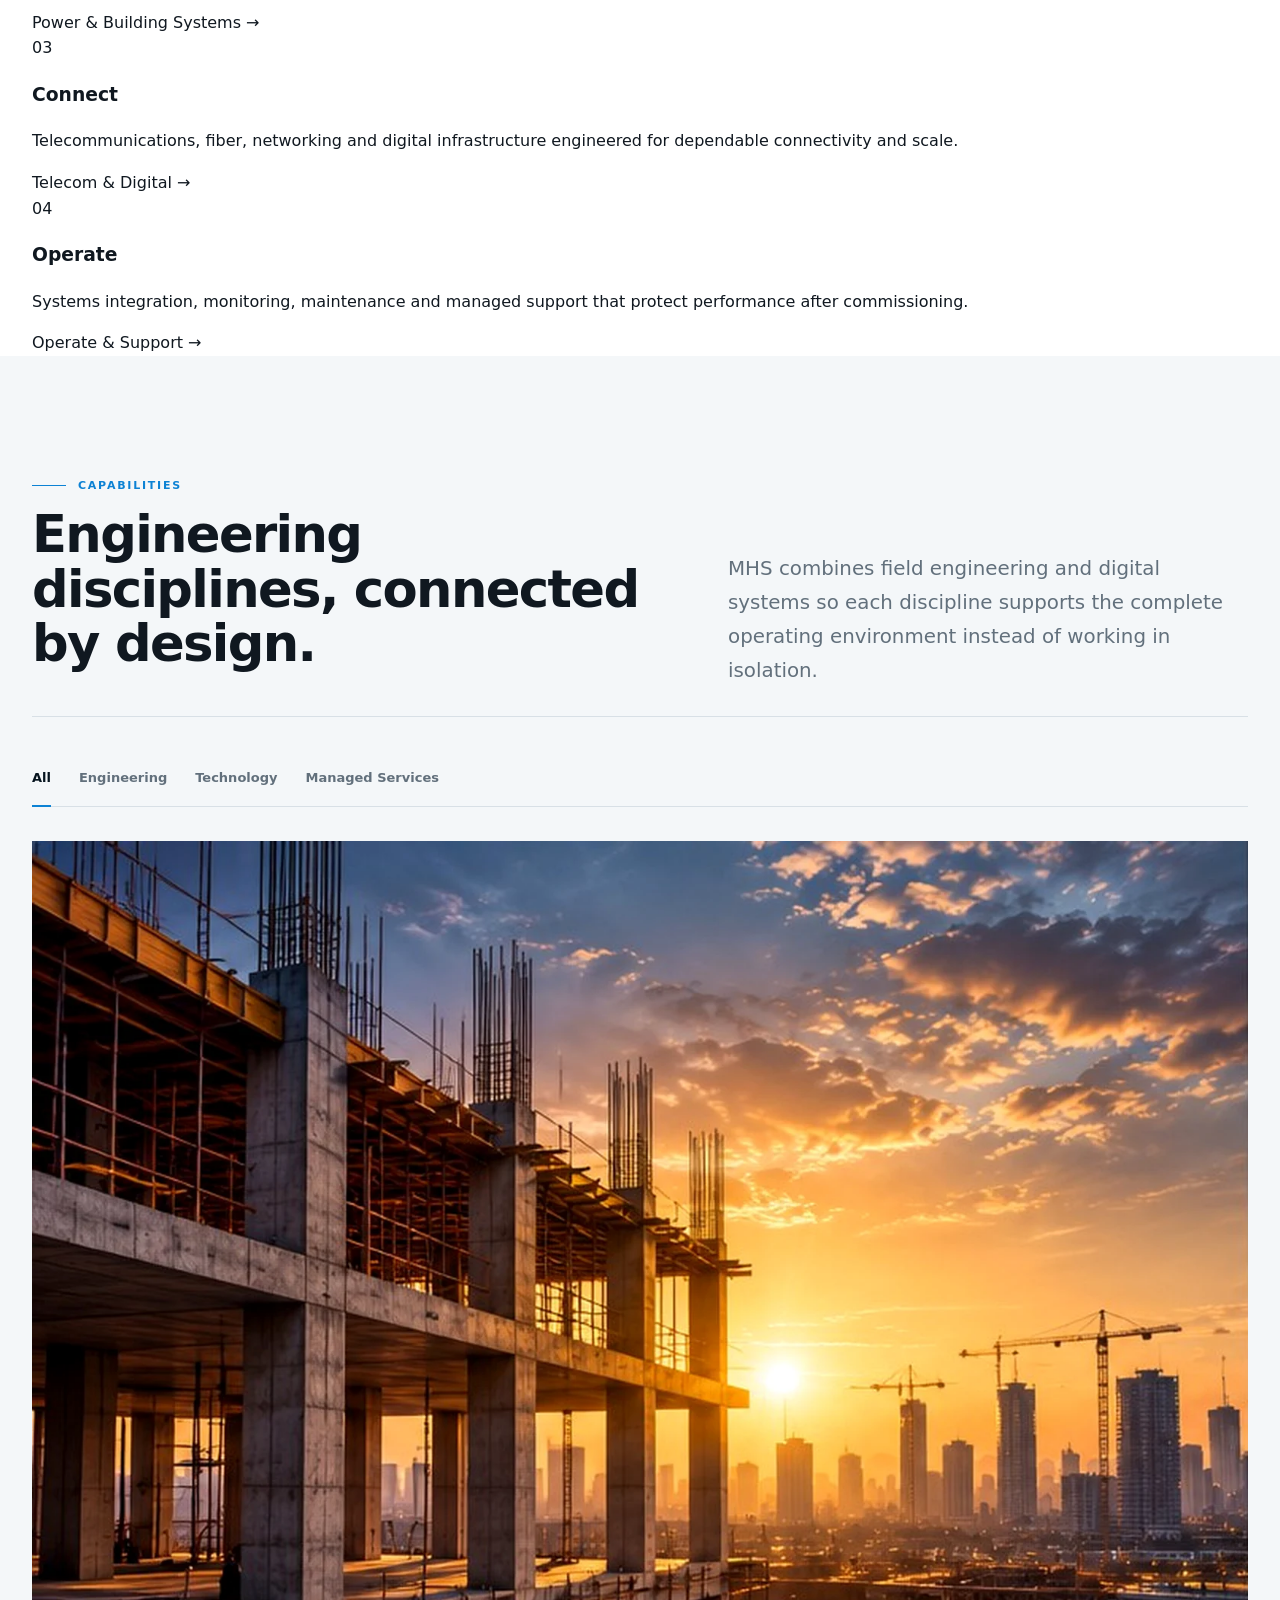
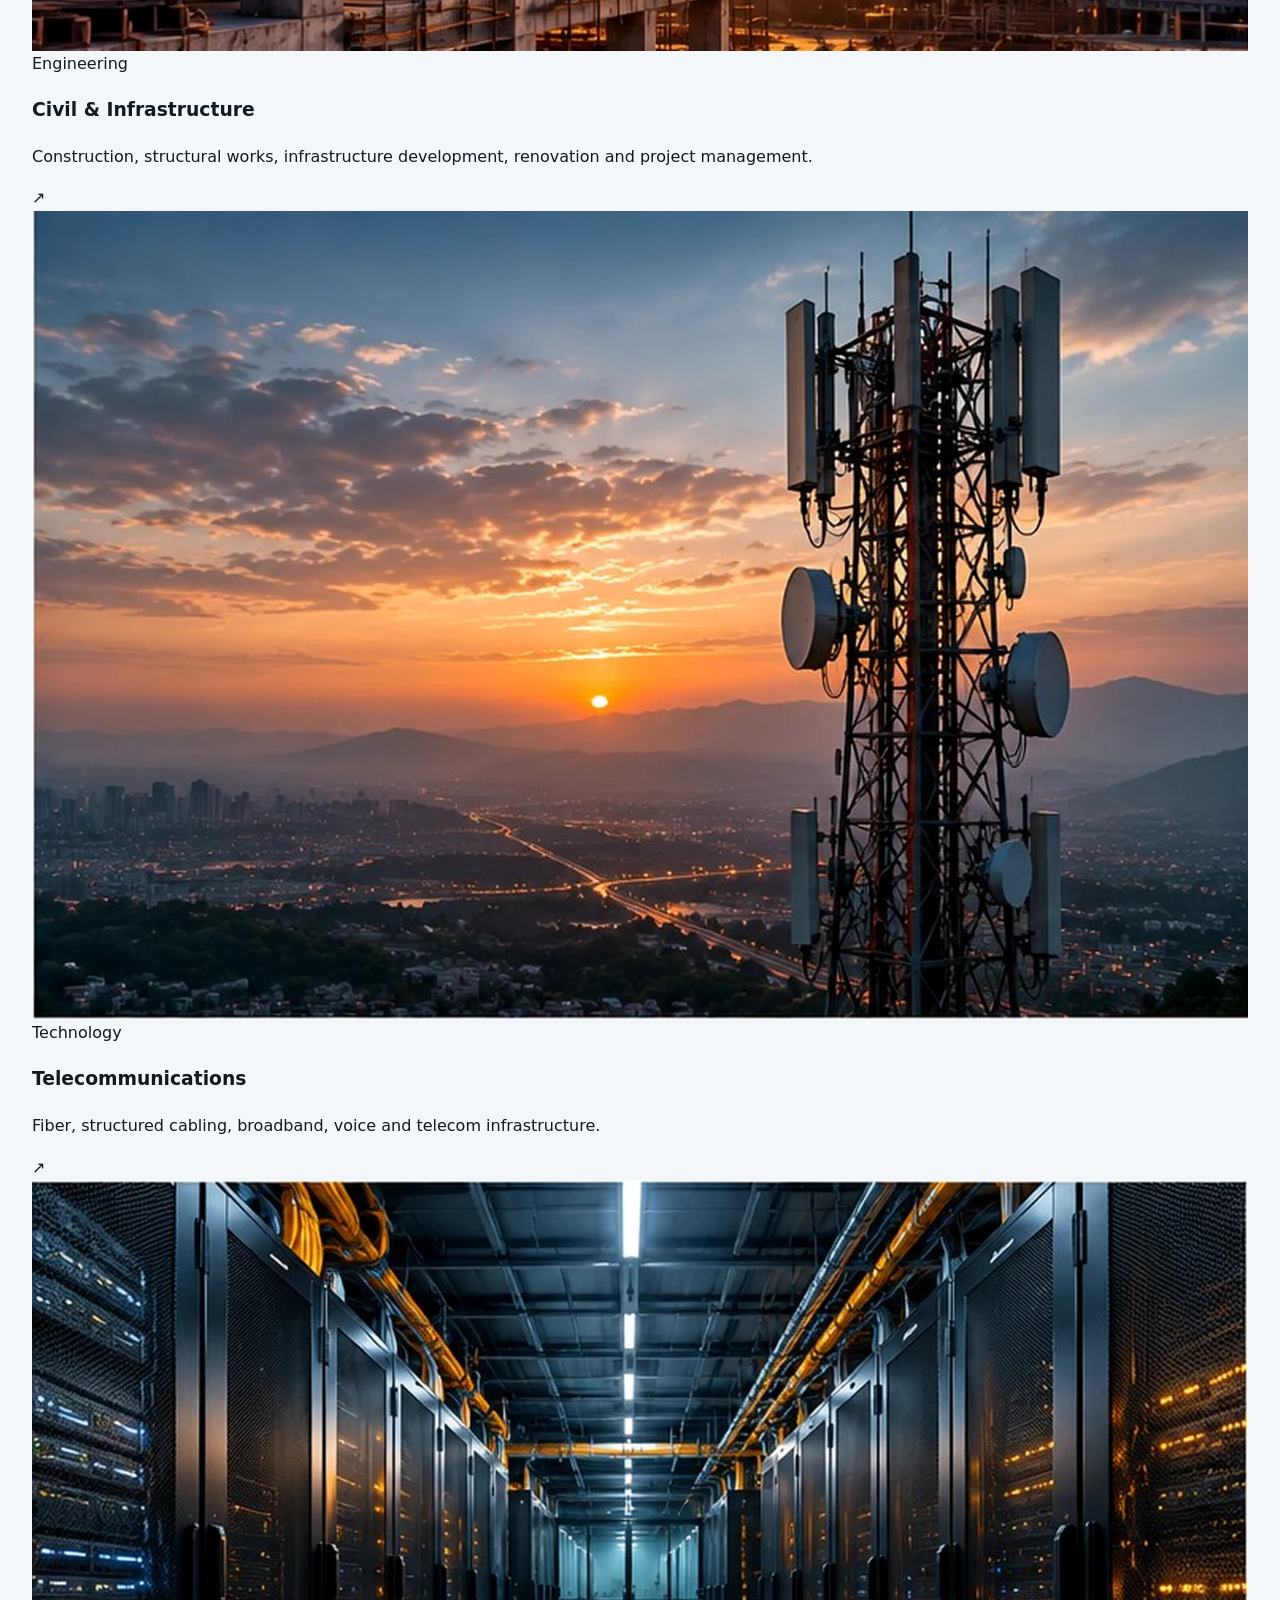
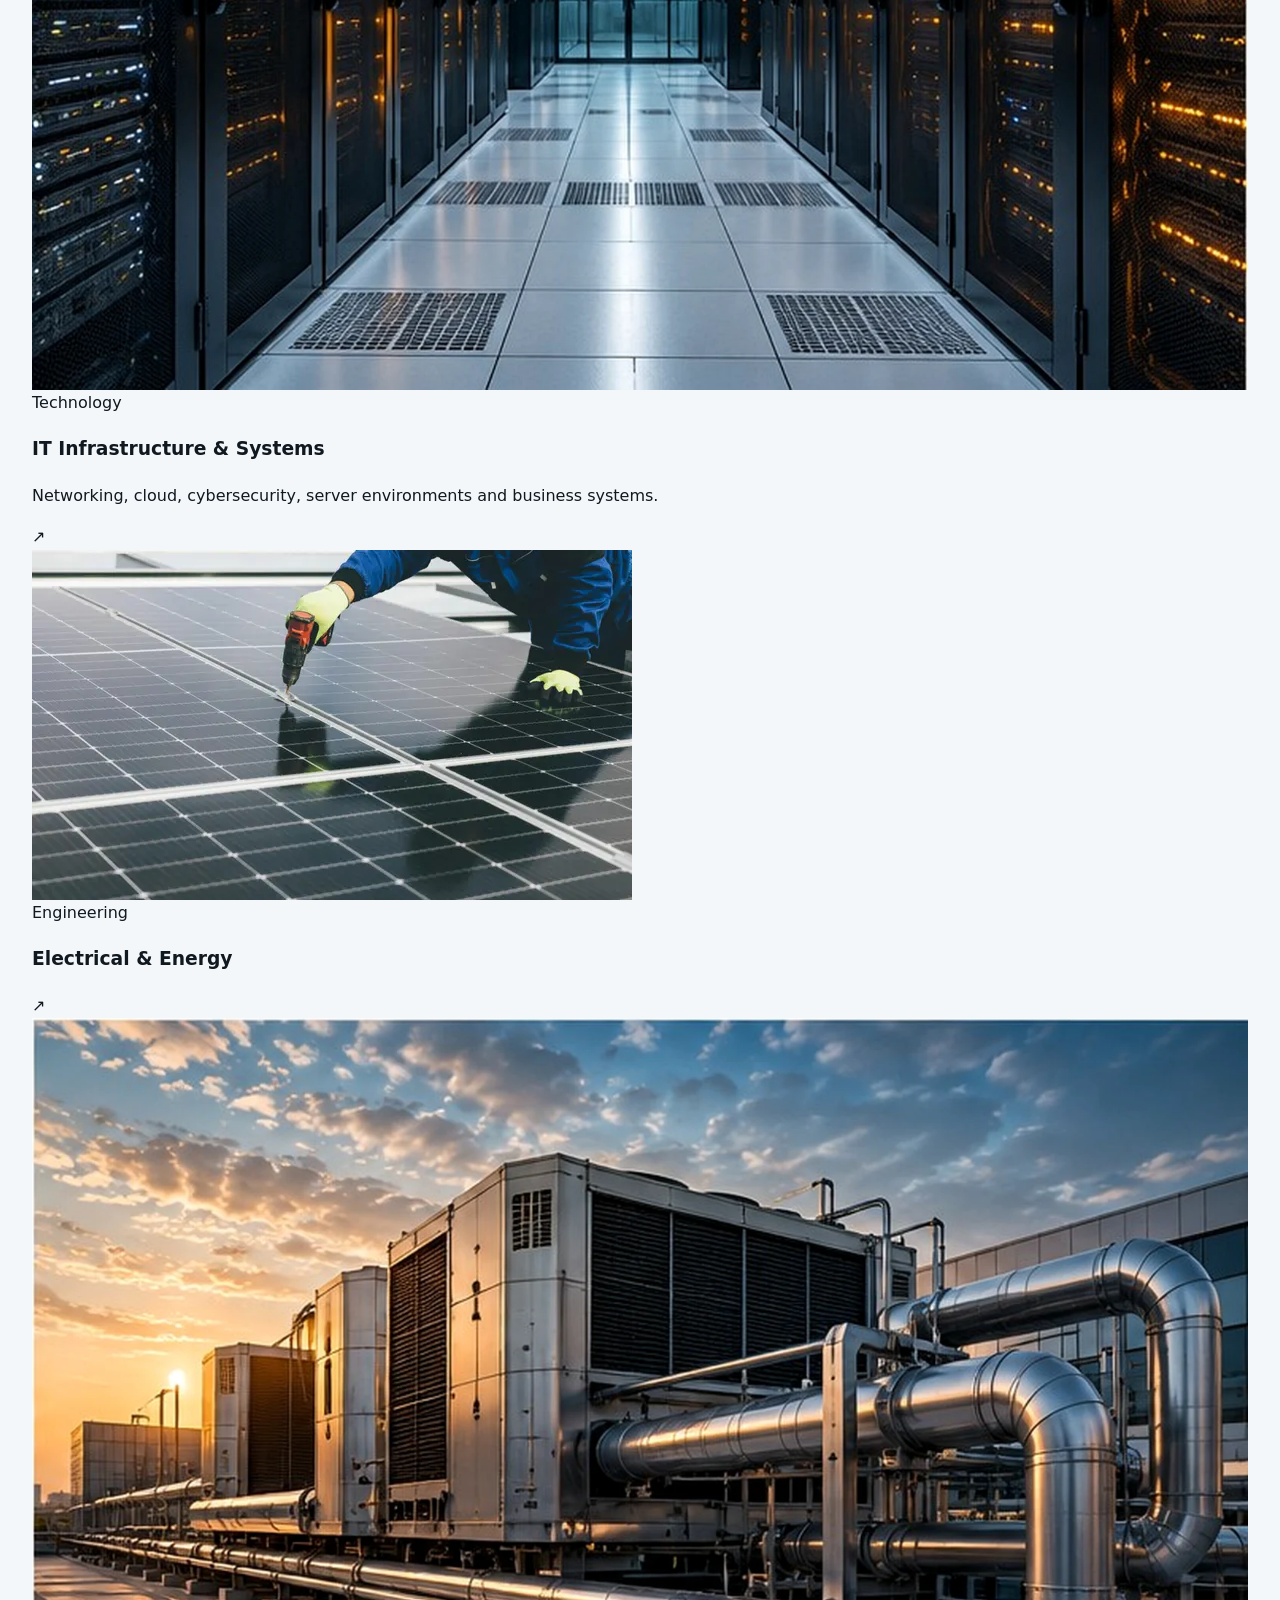
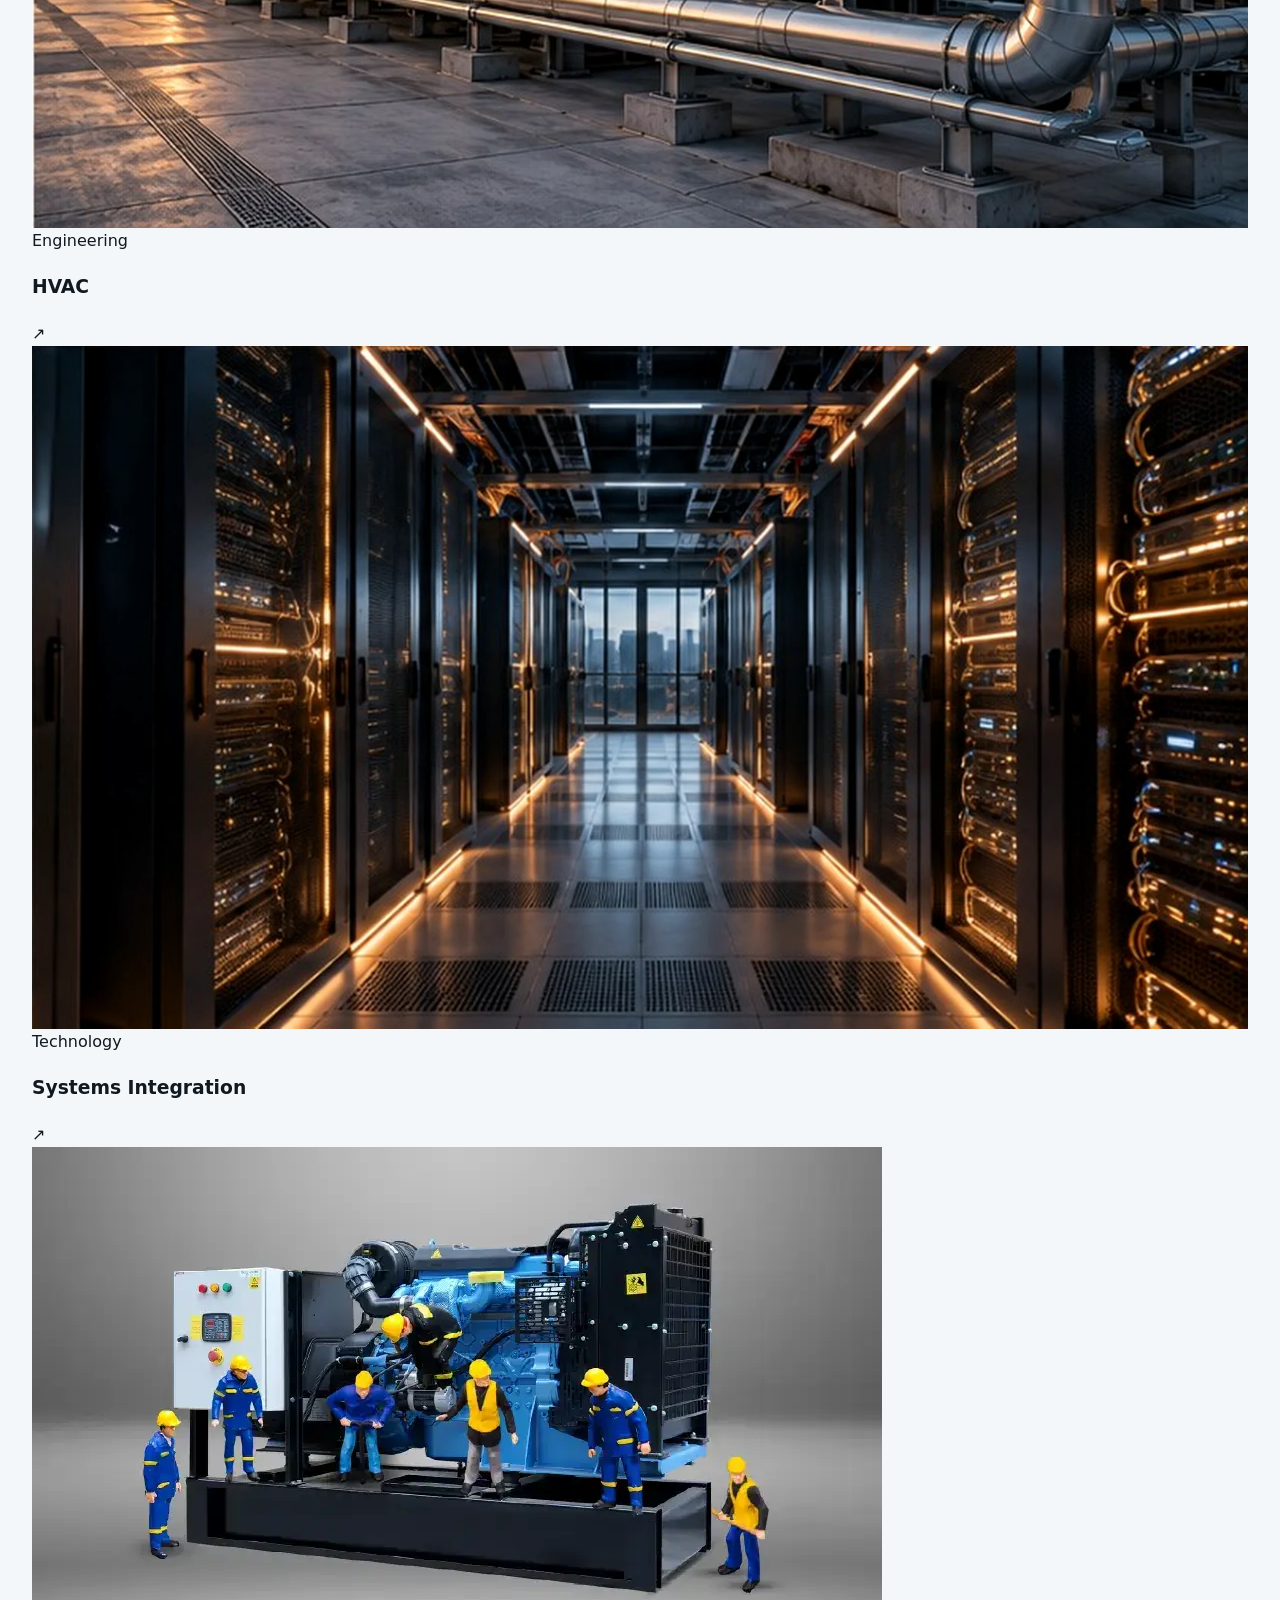
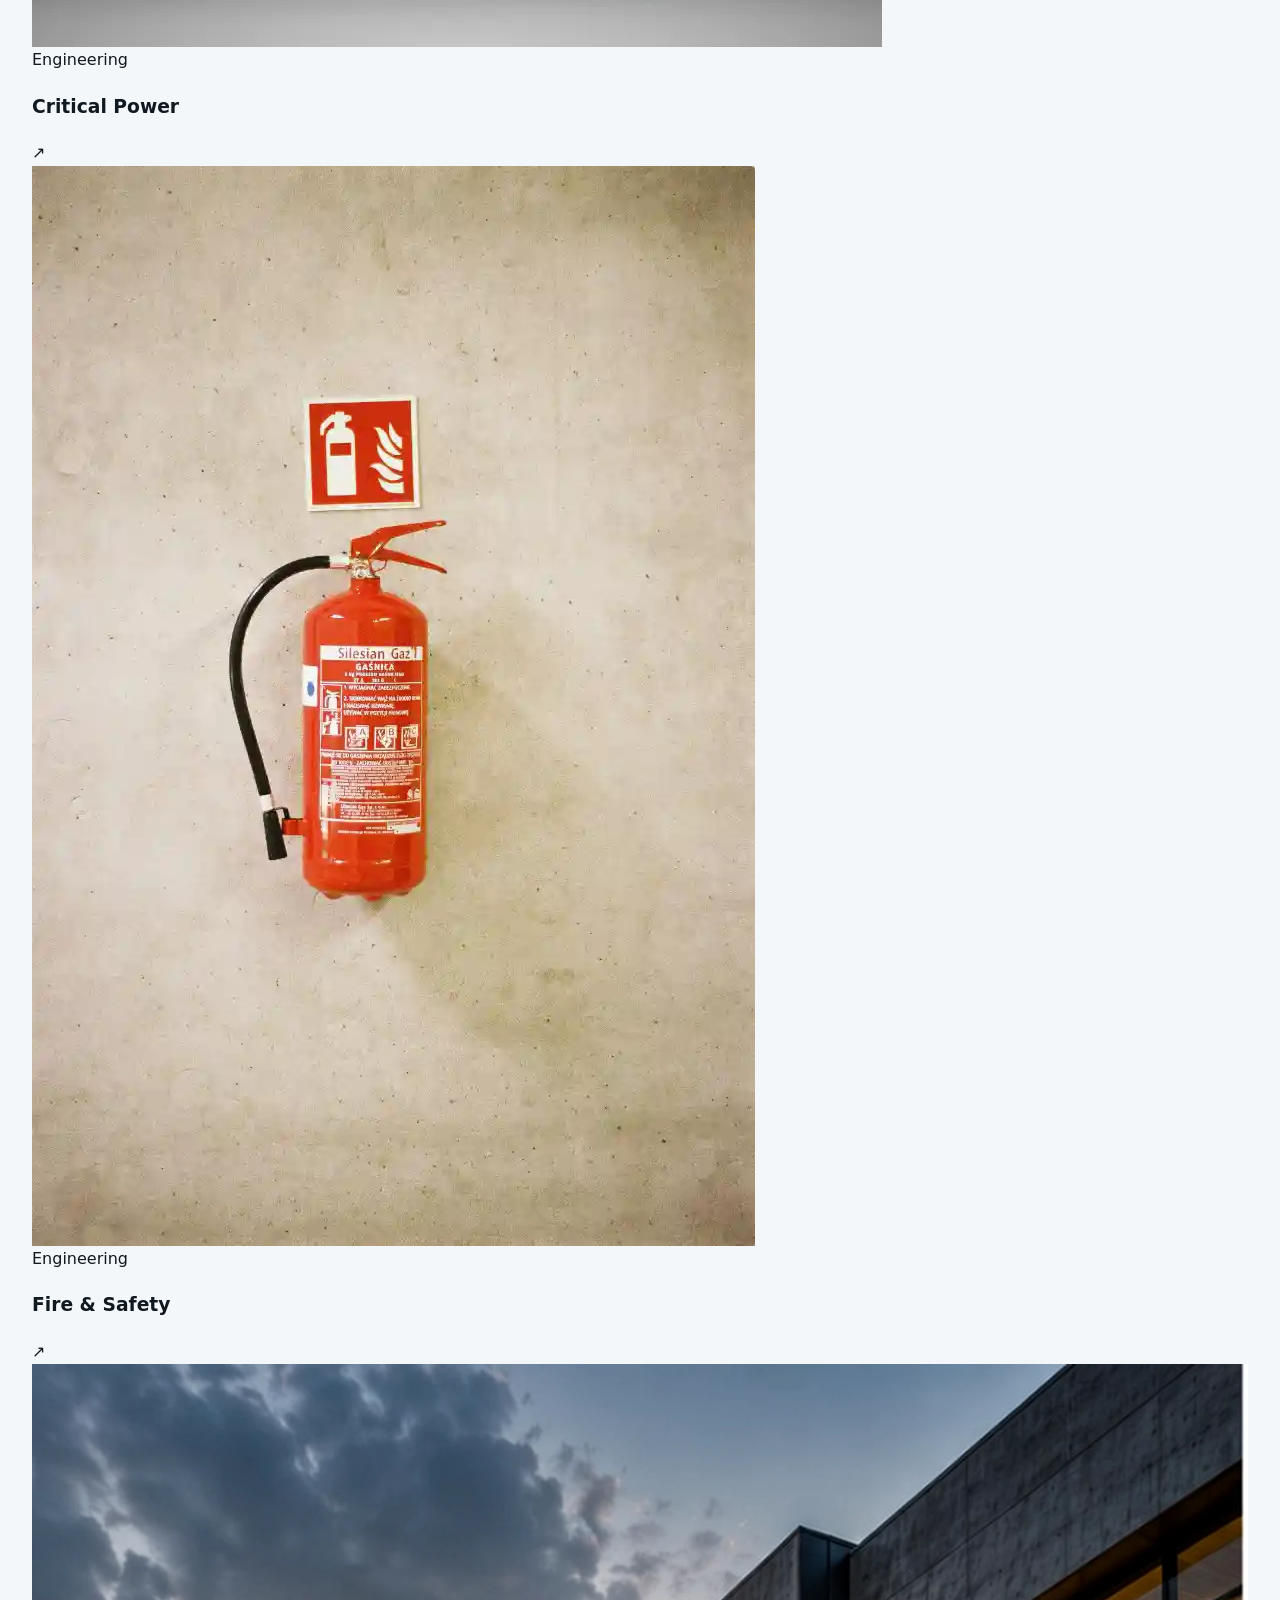
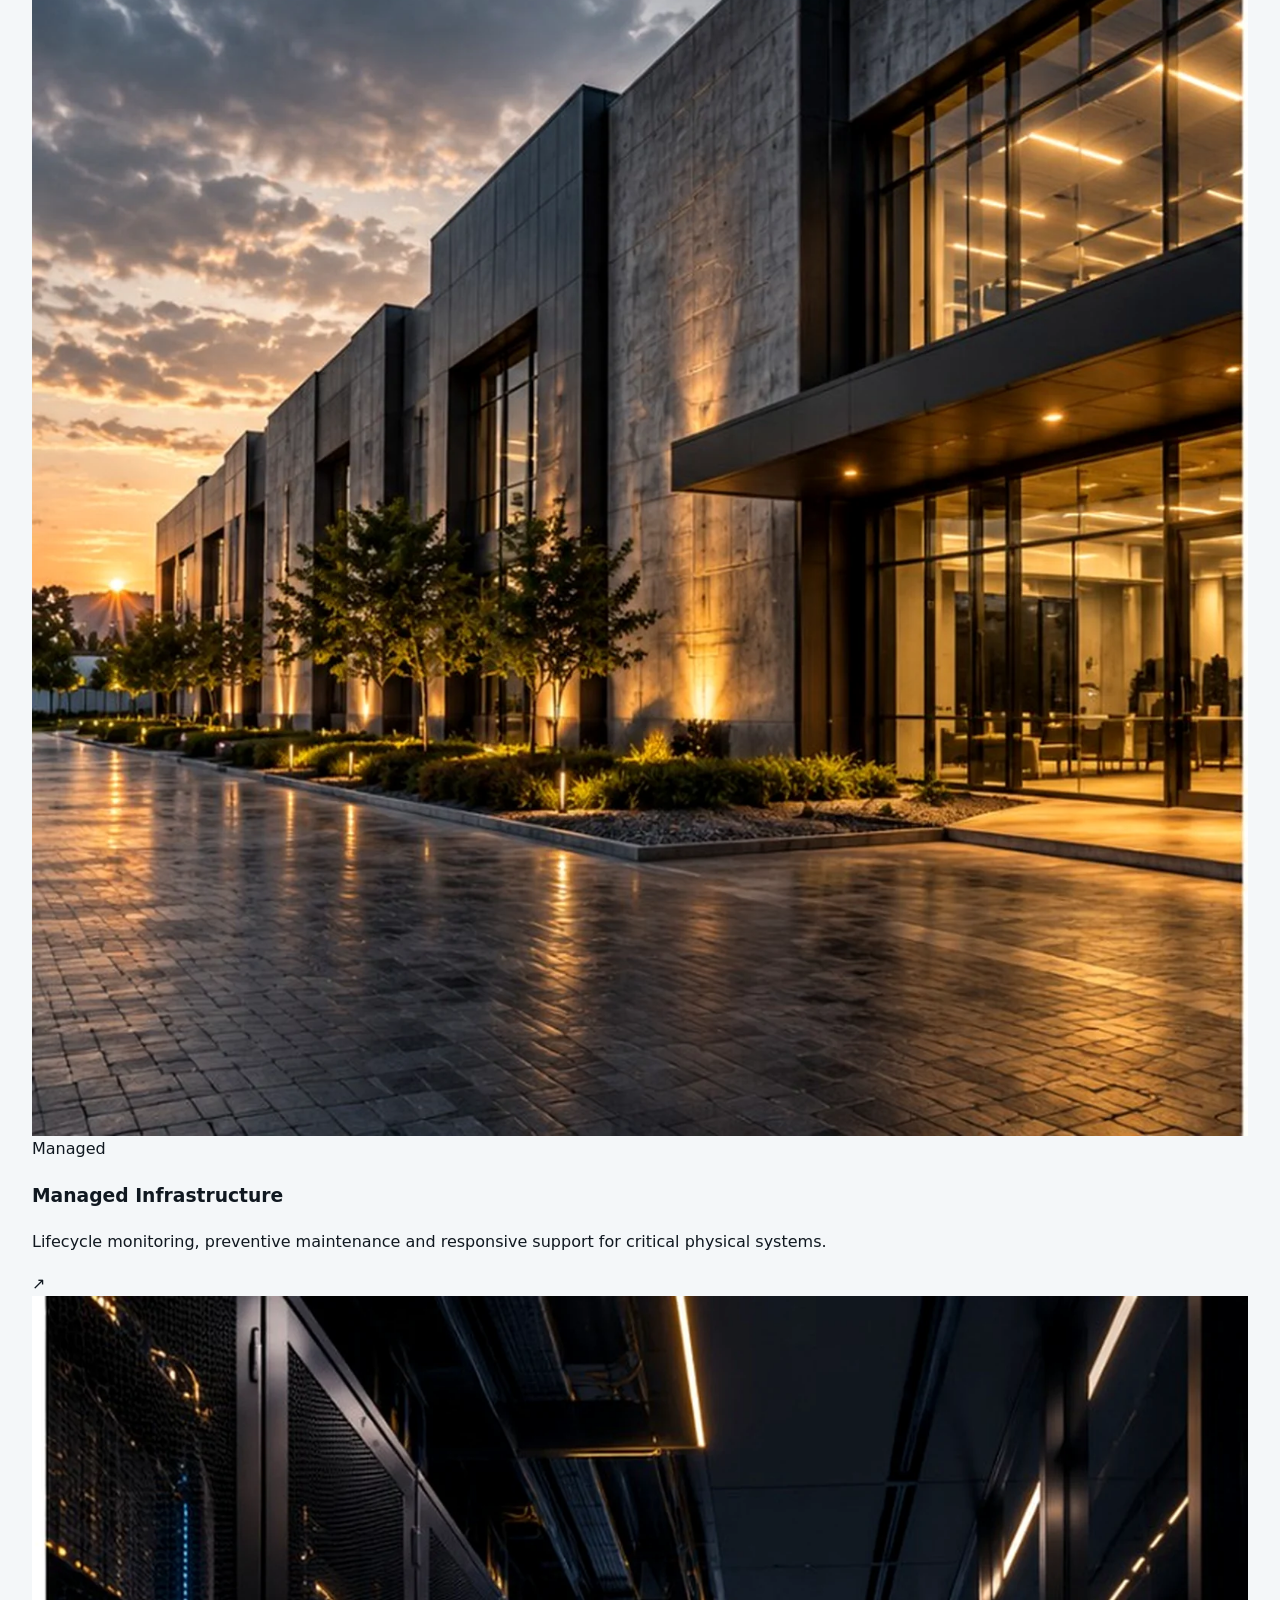
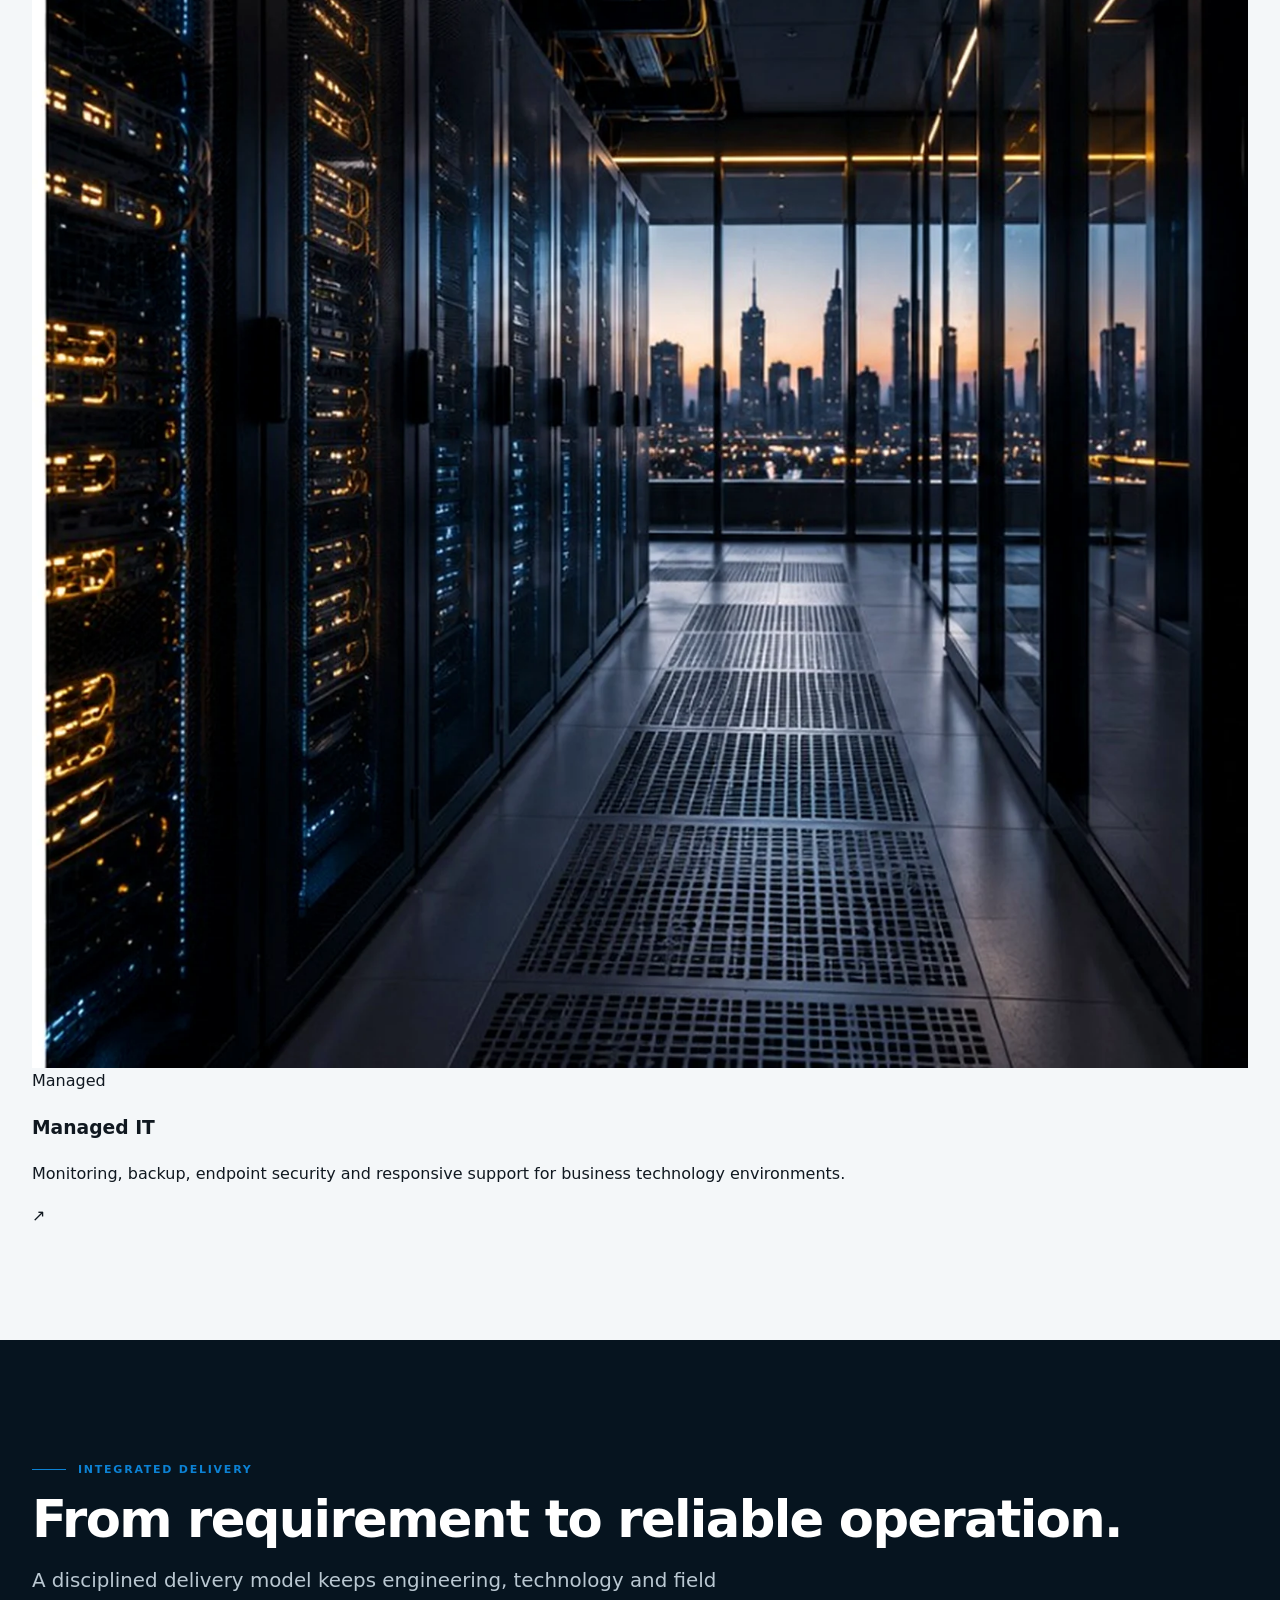
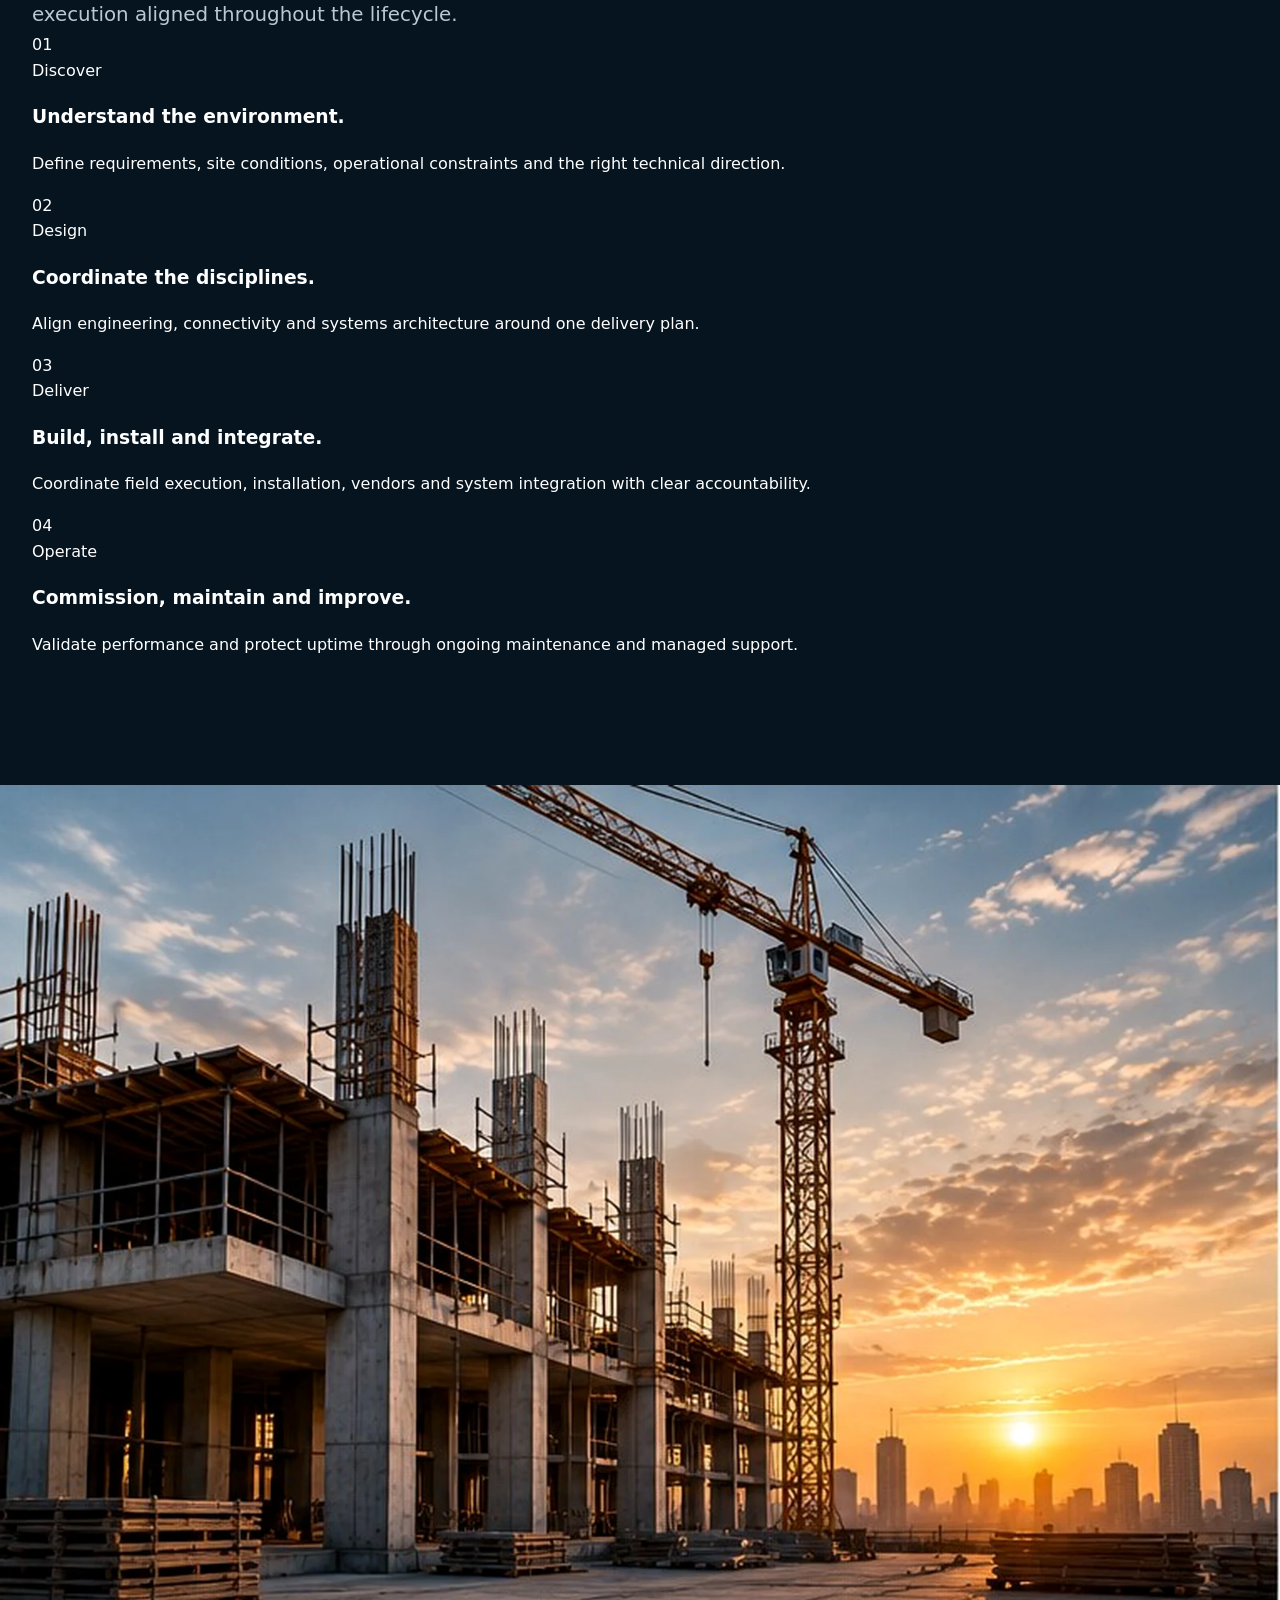
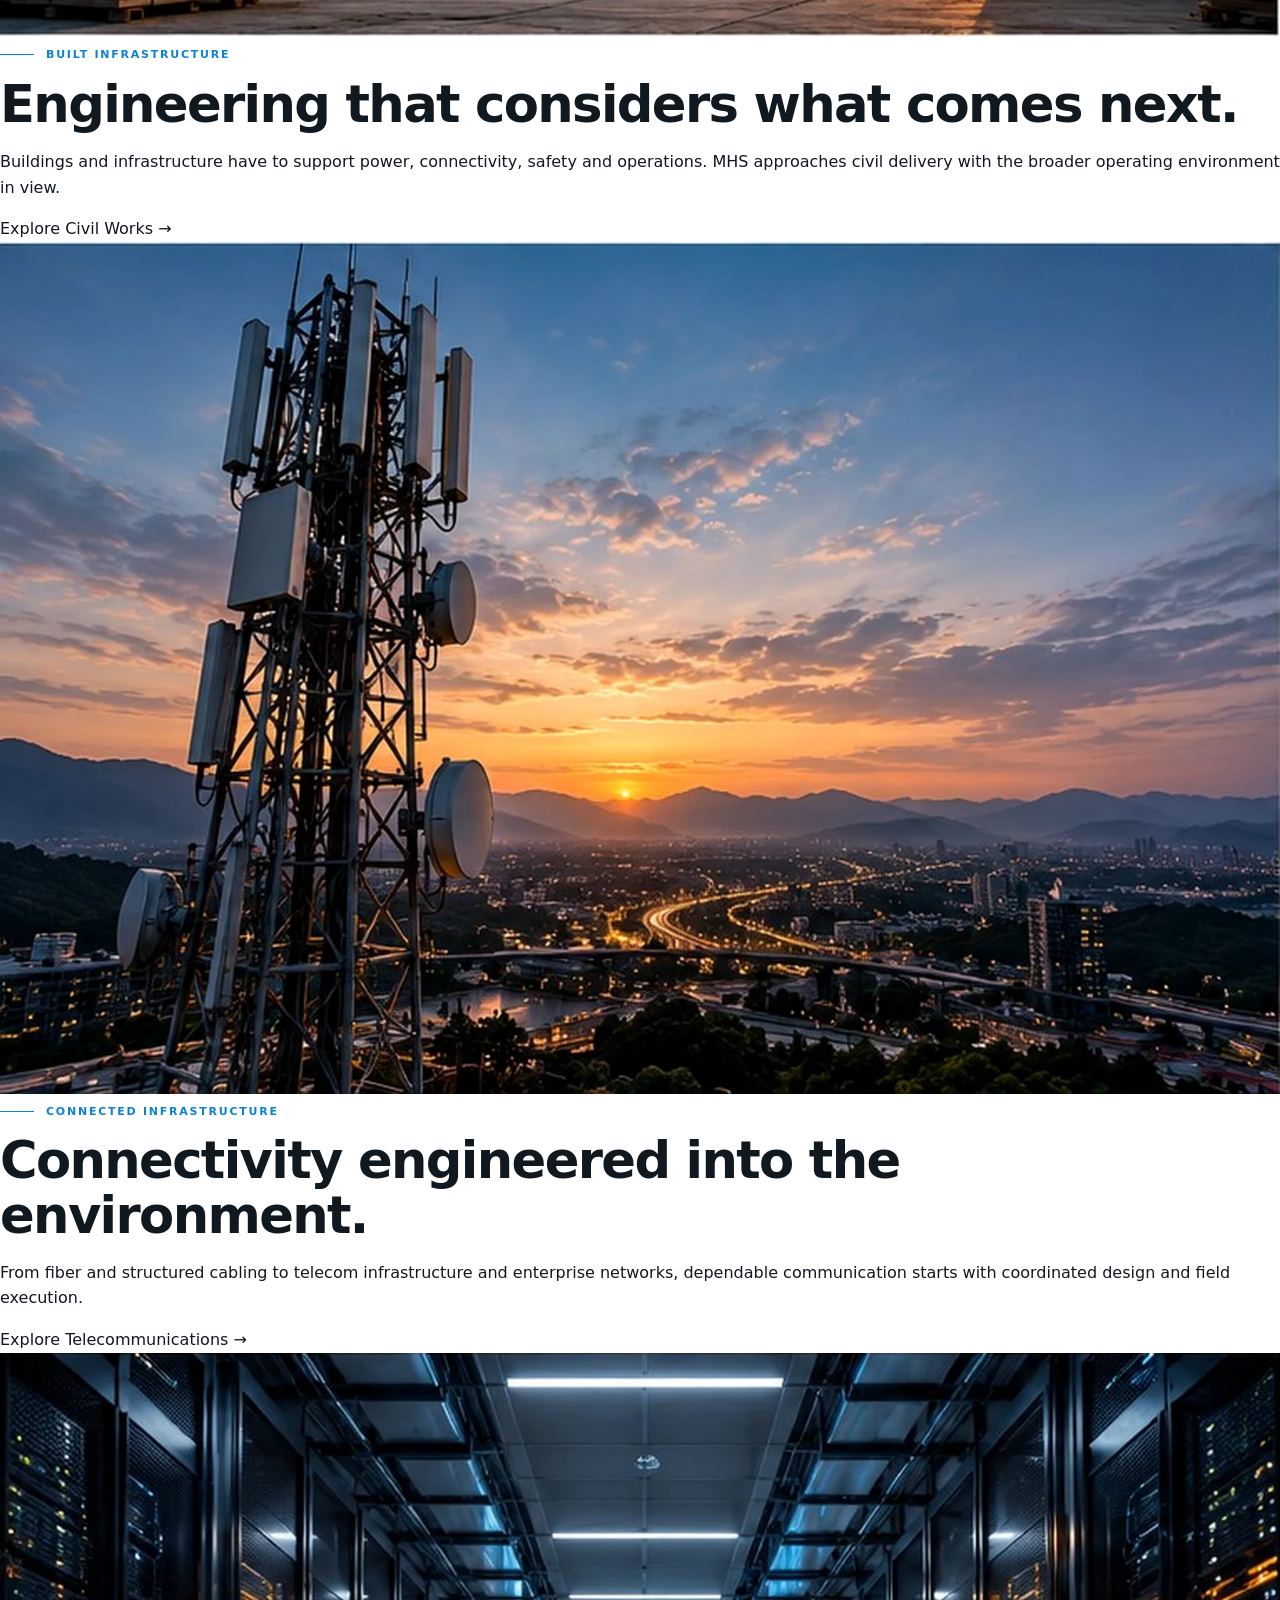
==== commit 2ef72f27: "redesign: rebuild MHS homepage" ====
--- a/public_html/index.html
+++ b/public_html/index.html
@@ -4,137 +4,517 @@
   <meta charset="utf-8">
   <meta name="viewport" content="width=device-width, initial-scale=1">
   <title>MHS Technologies | Engineering, Infrastructure & Technology</title>
-  <meta name="description" content="MHS Technologies delivers integrated civil, electrical, telecom, IT, systems integration and managed infrastructure solutions across Pakistan.">
+  <meta name="description" content="MHS Technologies integrates civil, electrical, telecom, IT, systems integration and managed infrastructure services across Pakistan.">
   <meta name="robots" content="index,follow">
   <meta name="theme-color" content="#06141f">
   <link rel="canonical" href="https://mhs-tech.com.pk/">
   <link rel="icon" href="images/logo/mhs-favicon.webp" type="image/webp">
   <link rel="apple-touch-icon" href="images/logo/mhs-favicon.webp">
-  <link rel="preload" as="image" href="images/hero-section/hero-sec-image.webp">
-  <link rel="stylesheet" href="style.css?v=6">
+  <link rel="preload" as="image" href="images/mhs-technologies-website-assets/civil-works-05.webp">
+  <link rel="stylesheet" href="style.css?v=7">
+
   <meta property="og:type" content="website">
   <meta property="og:title" content="MHS Technologies | Engineering, Infrastructure & Technology">
-  <meta property="og:description" content="Integrated engineering and technology solutions from design and execution to commissioning and ongoing support.">
+  <meta property="og:description" content="Engineering infrastructure for a connected world — from civil and electrical systems to telecom, digital infrastructure and long-term support.">
   <meta property="og:url" content="https://mhs-tech.com.pk/">
-  <meta property="og:image" content="https://mhs-tech.com.pk/images/hero-section/hero-sec-image.webp">
+  <meta property="og:image" content="https://mhs-tech.com.pk/images/mhs-technologies-website-assets/civil-works-05.webp">
   <meta name="twitter:card" content="summary_large_image">
+
   <script type="application/ld+json">{"@context":"https://schema.org","@type":"Organization","name":"MHS Technologies","url":"https://mhs-tech.com.pk/","logo":"https://mhs-tech.com.pk/images/logo/mhs-logo.png","email":"info@mhs-tech.com.pk","telephone":["+92-309-2072638","+92-315-2111206"],"address":{"@type":"PostalAddress","addressCountry":"PK"}}</script>
 </head>
-<body>
+<body class="page-home">
 <a class="skip-link" href="#main-content">Skip to content</a>
-<header class="site-header">
+
+<header class="site-header" data-site-header>
   <div class="header-shell">
-    <a class="brand" href="/" aria-label="MHS Technologies home"><img src="images/logo/mhs-logo-2.png" alt="MHS Technologies" width="220" height="80"></a>
+    <a class="brand" href="/" aria-label="MHS Technologies home">
+      <img src="images/logo/mhs-logo-2.png" alt="MHS Technologies" width="220" height="80">
+    </a>
+
     <nav class="desktop-nav" aria-label="Primary navigation">
       <a href="/" aria-current="page">Home</a>
       <a href="about.html">About</a>
+
       <div class="nav-services">
-        <button class="nav-services-toggle" type="button" aria-expanded="false">Services <span class="nav-chevron">▼</span></button>
-        <div class="mega-menu">
-          <div class="mega-col"><h3>Engineering</h3><a href="services.html#civil">Civil Works</a><a href="services.html#electrical">Electrical Works</a><a href="services.html#hvac">HVAC Services</a><a href="services.html#dg">D.G Solutions</a><a href="services.html#fire">Fire Safety</a></div>
-          <div class="mega-col"><h3>Technology</h3><a href="services.html#telecom">Telecommunications</a><a href="services.html#it-works">IT Works</a><a href="services.html#integration">Systems Integration</a></div>
-          <div class="mega-col"><h3>Managed</h3><a href="services.html#managed">Managed Services</a><a href="services.html#it">Managed IT Services</a></div>
-        </div>
-      </div>
+        <button class="nav-services-toggle" type="button" aria-expanded="false" aria-controls="services-mega-menu">
+          Capabilities <span class="nav-chevron" aria-hidden="true">⌄</span>
+        </button>
+        <div class="mega-menu" id="services-mega-menu">
+          <div class="mega-col">
+            <span class="mega-label">Engineering</span>
+            <a href="services.html#civil">Civil Works</a>
+            <a href="services.html#electrical">Electrical Works</a>
+            <a href="services.html#hvac">HVAC Services</a>
+            <a href="services.html#dg">Critical Power</a>
+            <a href="services.html#fire">Fire Safety</a>
+          </div>
+          <div class="mega-col">
+            <span class="mega-label">Technology</span>
+            <a href="services.html#telecom">Telecommunications</a>
+            <a href="services.html#it-works">IT Infrastructure & Systems</a>
+            <a href="services.html#integration">Systems Integration</a>
+          </div>
+          <div class="mega-col">
+            <span class="mega-label">Managed</span>
+            <a href="services.html#managed">Managed Infrastructure</a>
+            <a href="services.html#it">Managed IT Services</a>
+            <a class="mega-overview" href="services.html">View all capabilities <span aria-hidden="true">→</span></a>
+          </div>
+        </div>
+      </div>
+
       <a href="about.html#why-mhs">Why MHS</a>
+      <a href="contact.html">Contact</a>
     </nav>
+
     <a class="btn header-cta" href="contact.html">Discuss a Project</a>
-    <button class="menu-toggle" type="button" aria-expanded="false" aria-label="Open navigation">☰</button>
+    <button class="menu-toggle" type="button" aria-expanded="false" aria-controls="mobile-navigation" aria-label="Open navigation">
+      <span class="menu-toggle-lines" aria-hidden="true"><span></span><span></span></span>
+    </button>
   </div>
-  <nav class="mobile-panel" aria-label="Mobile navigation">
-    <a href="/">Home</a><a href="about.html">About</a>
-    <div class="mobile-services"><button class="mobile-services-toggle" type="button" aria-expanded="false">Services <span>+</span></button><div class="mobile-services-list"><a href="services.html#civil">Civil Works</a><a href="services.html#electrical">Electrical Works</a><a href="services.html#telecom">Telecommunications</a><a href="services.html#it-works">IT Works</a><a href="services.html#integration">Systems Integration</a><a href="services.html#hvac">HVAC Services</a><a href="services.html#dg">D.G Solutions</a><a href="services.html#fire">Fire Safety</a><a href="services.html#managed">Managed Services</a><a href="services.html#it">Managed IT</a></div></div>
-    <a href="about.html#why-mhs">Why MHS</a><a class="btn btn-primary" href="contact.html">Discuss a Project</a>
+
+  <nav class="mobile-panel" id="mobile-navigation" aria-label="Mobile navigation">
+    <div class="mobile-panel-inner">
+      <a href="/" aria-current="page">Home</a>
+      <a href="about.html">About</a>
+      <div class="mobile-services">
+        <button class="mobile-services-toggle" type="button" aria-expanded="false">
+          Capabilities <span aria-hidden="true">+</span>
+        </button>
+        <div class="mobile-services-list">
+          <a href="services.html#civil">Civil Works</a>
+          <a href="services.html#electrical">Electrical Works</a>
+          <a href="services.html#telecom">Telecommunications</a>
+          <a href="services.html#it-works">IT Infrastructure & Systems</a>
+          <a href="services.html#integration">Systems Integration</a>
+          <a href="services.html#hvac">HVAC Services</a>
+          <a href="services.html#dg">Critical Power</a>
+          <a href="services.html#fire">Fire Safety</a>
+          <a href="services.html#managed">Managed Infrastructure</a>
+          <a href="services.html#it">Managed IT Services</a>
+        </div>
+      </div>
+      <a href="about.html#why-mhs">Why MHS</a>
+      <a href="contact.html">Contact</a>
+      <a class="btn btn-primary mobile-cta" href="contact.html">Discuss a Project</a>
+    </div>
   </nav>
 </header>
 
 <main id="main-content">
-  <section class="hero">
-    <div class="container hero-grid">
+  <section class="hero hero-cinematic">
+    <div class="hero-media" aria-hidden="true">
+      <img src="images/mhs-technologies-website-assets/civil-works-05.webp" alt="" width="1600" height="1065" fetchpriority="high">
+    </div>
+    <div class="hero-overlay" aria-hidden="true"></div>
+
+    <div class="container hero-content">
       <div class="hero-copy reveal">
-        <span class="eyebrow">Integrated Engineering & Technology</span>
-        <h1 class="display">Engineering infrastructure that works as one.</h1>
-        <p class="lead">MHS Technologies coordinates civil works, electrical systems, connectivity and digital infrastructure under one delivery team — from planning and execution to commissioning and ongoing support.</p>
-        <div class="hero-actions"><a class="btn btn-primary" href="services.html">Explore Services</a><a class="btn btn-secondary" href="contact.html">Start a Conversation</a></div>
-        <div class="hero-points"><span>Civil & Electrical</span><span>Telecom & IT</span><span>Systems Integration</span><span>Managed Support</span></div>
-      </div>
-      <div class="hero-visual reveal">
-        <figure class="hero-shot">
-          <img src="images/hero-section/hero-sec-image.webp" alt="Integrated engineering and technology infrastructure" width="1200" height="900" fetchpriority="high">
-          <figcaption class="hero-visual-note"><span>Integrated delivery</span><strong>Engineering · Connectivity · Digital Systems</strong></figcaption>
-        </figure>
-      </div>
-    </div>
-  </section>
-
-  <section class="signal-rail" aria-label="MHS capability summary">
-    <div class="container signal-grid">
-      <div class="signal-item"><strong>Physical Infrastructure</strong><span>Civil works, construction and structural delivery</span></div>
-      <div class="signal-item"><strong>Power & Building Systems</strong><span>Electrical, HVAC, generators and fire safety</span></div>
-      <div class="signal-item"><strong>Connectivity & Digital</strong><span>Telecom, IT, automation and systems integration</span></div>
-      <div class="signal-item"><strong>Operations & Support</strong><span>Maintenance, monitoring and managed services</span></div>
-    </div>
-  </section>
-
-  <section class="section">
+        <span class="eyebrow eyebrow-light">Integrated Engineering & Technology</span>
+        <h1 class="display display-hero">Engineering infrastructure for a connected world.</h1>
+        <p class="lead lead-hero">MHS Technologies integrates civil, electrical, telecommunications and digital systems — from planning and execution through commissioning and long-term support.</p>
+
+        <div class="hero-actions">
+          <a class="btn btn-primary btn-large" href="services.html">Explore Capabilities</a>
+          <a class="btn btn-glass btn-large" href="contact.html">Discuss a Project</a>
+        </div>
+
+        <div class="hero-capabilities" aria-label="Core capability areas">
+          <span>Civil</span>
+          <span>Power</span>
+          <span>Telecom</span>
+          <span>Digital Infrastructure</span>
+          <span>Integration</span>
+        </div>
+      </div>
+    </div>
+
+    <a class="hero-scroll" href="#capability-model" aria-label="Scroll to company capabilities">
+      <span>Discover MHS</span><span class="hero-scroll-line" aria-hidden="true"></span>
+    </a>
+  </section>
+
+  <section class="capability-model" id="capability-model">
     <div class="container">
-      <div class="section-head reveal"><div><span class="eyebrow">Capabilities</span><h2 class="h2">One team across the systems that have to work together.</h2></div><p class="lead">Explore the core capabilities MHS combines to deliver complete infrastructure and technology outcomes.</p></div>
-      <div class="capability-tabs" aria-label="Capability filters"><button class="capability-tab active" type="button" data-filter="all">All</button><button class="capability-tab" type="button" data-filter="engineering">Engineering</button><button class="capability-tab" type="button" data-filter="technology">Technology</button><button class="capability-tab" type="button" data-filter="managed">Managed Services</button></div>
-      <div class="capability-grid">
-        <a class="capability-card reveal" data-group="engineering" href="services.html#civil"><img src="images/services-page/civil-works.webp" alt="Civil works" loading="lazy"><span class="capability-kicker">Engineering</span><h3>Civil Works</h3><p>Construction, infrastructure development, structural design, renovation and project management.</p><span class="btn-link">Explore service</span></a>
-        <a class="capability-card reveal" data-group="engineering" href="services.html#electrical"><img src="images/services-page/electrical-works.webp" alt="Electrical works" loading="lazy"><span class="capability-kicker">Engineering</span><h3>Electrical Works</h3><p>Power distribution, installations, automation, renewable energy and backup systems.</p><span class="btn-link">Explore service</span></a>
-        <a class="capability-card reveal" data-group="technology" href="services.html#telecom"><img src="images/services-page/Telecommunications.webp" alt="Telecommunications infrastructure" loading="lazy"><span class="capability-kicker">Technology</span><h3>Telecommunications</h3><p>Fiber, structured cabling, broadband, voice, telecom infrastructure and IoT connectivity.</p><span class="btn-link">Explore service</span></a>
-        <a class="capability-card reveal" data-group="technology" href="services.html#it-works"><img src="images/services-page/IT-works-2.webp" alt="IT systems" loading="lazy"><span class="capability-kicker">Technology</span><h3>IT Works</h3><p>Software, cloud, networking, cybersecurity and complete IT infrastructure support.</p><span class="btn-link">Explore service</span></a>
-        <a class="capability-card reveal" data-group="technology" href="services.html#integration"><img src="images/services-page/systems-integration.webp" alt="Systems integration" loading="lazy"><span class="capability-kicker">Technology</span><h3>Systems Integration</h3><p>Smart buildings, integrated security, industrial automation and connected enterprise platforms.</p><span class="btn-link">Explore service</span></a>
-        <a class="capability-card reveal" data-group="engineering" href="services.html#hvac"><img src="images/services-page/hvac.webp" alt="HVAC services" loading="lazy"><span class="capability-kicker">Engineering</span><h3>HVAC & Critical Systems</h3><p>HVAC, diesel generators and fire safety systems designed for continuity, comfort and compliance.</p><span class="btn-link">Explore services</span></a>
-        <a class="capability-card reveal" data-group="managed" href="services.html#managed"><img src="images/services-page/managed.webp" alt="Managed infrastructure services" loading="lazy"><span class="capability-kicker">Managed</span><h3>Managed Services</h3><p>Lifecycle monitoring and preventive support for infrastructure and mission-critical systems.</p><span class="btn-link">Explore service</span></a>
-        <a class="capability-card reveal" data-group="managed" href="services.html#it"><img src="images/services-page/managed-it.webp" alt="Managed IT services" loading="lazy"><span class="capability-kicker">Managed</span><h3>Managed IT</h3><p>Monitoring, backup, security, endpoint management and responsive remote support.</p><span class="btn-link">Explore service</span></a>
-      </div>
-    </div>
-  </section>
-
-  <section class="section section-dark">
+      <div class="model-intro reveal">
+        <span class="eyebrow">What We Deliver</span>
+        <h2 class="h2 h2-wide">One team across the infrastructure that has to work together.</h2>
+      </div>
+
+      <div class="model-grid">
+        <article class="model-card reveal">
+          <span class="model-number">01</span>
+          <h3>Build</h3>
+          <p>Civil construction, structural works and infrastructure development shaped around site realities and long-term use.</p>
+          <a href="services.html#civil" class="text-link">Civil & Infrastructure <span aria-hidden="true">→</span></a>
+        </article>
+
+        <article class="model-card reveal">
+          <span class="model-number">02</span>
+          <h3>Power</h3>
+          <p>Electrical systems, HVAC, backup power and critical building services designed for continuity and maintainability.</p>
+          <a href="services.html#electrical" class="text-link">Power & Building Systems <span aria-hidden="true">→</span></a>
+        </article>
+
+        <article class="model-card reveal">
+          <span class="model-number">03</span>
+          <h3>Connect</h3>
+          <p>Telecommunications, fiber, networking and digital infrastructure engineered for dependable connectivity and scale.</p>
+          <a href="services.html#telecom" class="text-link">Telecom & Digital <span aria-hidden="true">→</span></a>
+        </article>
+
+        <article class="model-card reveal">
+          <span class="model-number">04</span>
+          <h3>Operate</h3>
+          <p>Systems integration, monitoring, maintenance and managed support that protect performance after commissioning.</p>
+          <a href="services.html#managed" class="text-link">Operate & Support <span aria-hidden="true">→</span></a>
+        </article>
+      </div>
+    </div>
+  </section>
+
+  <section class="section section-ice capability-explorer">
     <div class="container">
-      <span class="eyebrow">How MHS Delivers</span><h2 class="h2">From requirement to reliable operation.</h2><p class="lead">A disciplined delivery model keeps engineering, technology and field execution aligned throughout the project lifecycle.</p>
-      <div class="process-grid">
-        <div class="process-step reveal"><span class="process-no">01 / DISCOVER</span><h3>Understand & Design</h3><p>Define requirements, site realities, technical constraints and the right solution architecture.</p></div>
-        <div class="process-step reveal"><span class="process-no">02 / EXECUTE</span><h3>Build & Integrate</h3><p>Coordinate disciplines, vendors and field execution around a unified delivery plan.</p></div>
-        <div class="process-step reveal"><span class="process-no">03 / VALIDATE</span><h3>Test & Commission</h3><p>Verify performance, safety and integration before systems move into live operation.</p></div>
-        <div class="process-step reveal"><span class="process-no">04 / SUPPORT</span><h3>Maintain & Improve</h3><p>Protect uptime through maintenance, troubleshooting, monitoring and lifecycle support.</p></div>
-      </div>
-    </div>
+      <div class="section-head section-head-editorial reveal">
+        <div>
+          <span class="eyebrow">Capabilities</span>
+          <h2 class="h2">Engineering disciplines, connected by design.</h2>
+        </div>
+        <p class="lead">MHS combines field engineering and digital systems so each discipline supports the complete operating environment instead of working in isolation.</p>
+      </div>
+
+      <div class="capability-tabs" aria-label="Capability filters">
+        <button class="capability-tab active" type="button" data-filter="all">All</button>
+        <button class="capability-tab" type="button" data-filter="engineering">Engineering</button>
+        <button class="capability-tab" type="button" data-filter="technology">Technology</button>
+        <button class="capability-tab" type="button" data-filter="managed">Managed Services</button>
+      </div>
+
+      <div class="bento-grid">
+        <a class="bento-card bento-card-xl reveal" data-group="engineering" href="services.html#civil">
+          <img src="images/mhs-technologies-website-assets/civil-works-01.webp" alt="Civil construction and infrastructure works" loading="lazy">
+          <div class="bento-gradient" aria-hidden="true"></div>
+          <div class="bento-content">
+            <span class="bento-kicker">Engineering</span>
+            <h3>Civil & Infrastructure</h3>
+            <p>Construction, structural works, infrastructure development, renovation and project management.</p>
+            <span class="bento-arrow" aria-hidden="true">↗</span>
+          </div>
+        </a>
+
+        <a class="bento-card bento-card-lg reveal" data-group="technology" href="services.html#telecom">
+          <img src="images/mhs-technologies-website-assets/telecom-03.webp" alt="Telecommunications tower infrastructure" loading="lazy">
+          <div class="bento-gradient" aria-hidden="true"></div>
+          <div class="bento-content">
+            <span class="bento-kicker">Technology</span>
+            <h3>Telecommunications</h3>
+            <p>Fiber, structured cabling, broadband, voice and telecom infrastructure.</p>
+            <span class="bento-arrow" aria-hidden="true">↗</span>
+          </div>
+        </a>
+
+        <a class="bento-card bento-card-lg reveal" data-group="technology" href="services.html#it-works">
+          <img src="images/mhs-technologies-website-assets/it-infrastructure-03.webp" alt="Modern data center and IT infrastructure" loading="lazy">
+          <div class="bento-gradient" aria-hidden="true"></div>
+          <div class="bento-content">
+            <span class="bento-kicker">Technology</span>
+            <h3>IT Infrastructure & Systems</h3>
+            <p>Networking, cloud, cybersecurity, server environments and business systems.</p>
+            <span class="bento-arrow" aria-hidden="true">↗</span>
+          </div>
+        </a>
+
+        <a class="bento-card bento-card-md reveal" data-group="engineering" href="services.html#electrical">
+          <img src="images/services-page/electrical-works.webp" alt="Electrical infrastructure and distribution systems" loading="lazy">
+          <div class="bento-gradient" aria-hidden="true"></div>
+          <div class="bento-content">
+            <span class="bento-kicker">Engineering</span>
+            <h3>Electrical & Energy</h3>
+            <span class="bento-arrow" aria-hidden="true">↗</span>
+          </div>
+        </a>
+
+        <a class="bento-card bento-card-md reveal" data-group="engineering" href="services.html#hvac">
+          <img src="images/mhs-technologies-website-assets/hvac-02.webp" alt="HVAC mechanical infrastructure" loading="lazy">
+          <div class="bento-gradient" aria-hidden="true"></div>
+          <div class="bento-content">
+            <span class="bento-kicker">Engineering</span>
+            <h3>HVAC</h3>
+            <span class="bento-arrow" aria-hidden="true">↗</span>
+          </div>
+        </a>
+
+        <a class="bento-card bento-card-md reveal" data-group="technology" href="services.html#integration">
+          <img src="images/mhs-technologies-website-assets/it-infrastructure-04.webp" alt="Integrated digital infrastructure" loading="lazy">
+          <div class="bento-gradient" aria-hidden="true"></div>
+          <div class="bento-content">
+            <span class="bento-kicker">Technology</span>
+            <h3>Systems Integration</h3>
+            <span class="bento-arrow" aria-hidden="true">↗</span>
+          </div>
+        </a>
+
+        <a class="bento-card bento-card-md reveal" data-group="engineering" href="services.html#dg">
+          <img src="images/services-page/dg_gen.webp" alt="Diesel generator and backup power systems" loading="lazy">
+          <div class="bento-gradient" aria-hidden="true"></div>
+          <div class="bento-content">
+            <span class="bento-kicker">Engineering</span>
+            <h3>Critical Power</h3>
+            <span class="bento-arrow" aria-hidden="true">↗</span>
+          </div>
+        </a>
+
+        <a class="bento-card bento-card-md reveal" data-group="engineering" href="services.html#fire">
+          <img src="images/services-page/firealrm.webp" alt="Fire alarm and safety systems" loading="lazy">
+          <div class="bento-gradient" aria-hidden="true"></div>
+          <div class="bento-content">
+            <span class="bento-kicker">Engineering</span>
+            <h3>Fire & Safety</h3>
+            <span class="bento-arrow" aria-hidden="true">↗</span>
+          </div>
+        </a>
+
+        <a class="bento-card bento-card-wide reveal" data-group="managed" href="services.html#managed">
+          <img src="images/mhs-technologies-website-assets/corporate-facility-02.webp" alt="Modern engineering facility operations" loading="lazy">
+          <div class="bento-gradient" aria-hidden="true"></div>
+          <div class="bento-content">
+            <span class="bento-kicker">Managed</span>
+            <h3>Managed Infrastructure</h3>
+            <p>Lifecycle monitoring, preventive maintenance and responsive support for critical physical systems.</p>
+            <span class="bento-arrow" aria-hidden="true">↗</span>
+          </div>
+        </a>
+
+        <a class="bento-card bento-card-wide reveal" data-group="managed" href="services.html#it">
+          <img src="images/mhs-technologies-website-assets/it-infrastructure-06.webp" alt="Managed IT infrastructure and server operations" loading="lazy">
+          <div class="bento-gradient" aria-hidden="true"></div>
+          <div class="bento-content">
+            <span class="bento-kicker">Managed</span>
+            <h3>Managed IT</h3>
+            <p>Monitoring, backup, endpoint security and responsive support for business technology environments.</p>
+            <span class="bento-arrow" aria-hidden="true">↗</span>
+          </div>
+        </a>
+      </div>
+    </div>
+  </section>
+
+  <section class="section section-dark delivery-section">
+    <div class="container">
+      <div class="delivery-heading reveal">
+        <span class="eyebrow eyebrow-light">Integrated Delivery</span>
+        <h2 class="h2">From requirement to reliable operation.</h2>
+        <p class="lead">A disciplined delivery model keeps engineering, technology and field execution aligned throughout the lifecycle.</p>
+      </div>
+
+      <div class="delivery-flow">
+        <article class="delivery-step reveal">
+          <span class="delivery-index">01</span>
+          <div>
+            <span class="delivery-label">Discover</span>
+            <h3>Understand the environment.</h3>
+            <p>Define requirements, site conditions, operational constraints and the right technical direction.</p>
+          </div>
+        </article>
+
+        <article class="delivery-step reveal">
+          <span class="delivery-index">02</span>
+          <div>
+            <span class="delivery-label">Design</span>
+            <h3>Coordinate the disciplines.</h3>
+            <p>Align engineering, connectivity and systems architecture around one delivery plan.</p>
+          </div>
+        </article>
+
+        <article class="delivery-step reveal">
+          <span class="delivery-index">03</span>
+          <div>
+            <span class="delivery-label">Deliver</span>
+            <h3>Build, install and integrate.</h3>
+            <p>Coordinate field execution, installation, vendors and system integration with clear accountability.</p>
+          </div>
+        </article>
+
+        <article class="delivery-step reveal">
+          <span class="delivery-index">04</span>
+          <div>
+            <span class="delivery-label">Operate</span>
+            <h3>Commission, maintain and improve.</h3>
+            <p>Validate performance and protect uptime through ongoing maintenance and managed support.</p>
+          </div>
+        </article>
+      </div>
+    </div>
+  </section>
+
+  <section class="story-sequence" aria-label="MHS capability stories">
+    <article class="story-panel story-panel-light">
+      <div class="story-panel-media reveal">
+        <img src="images/mhs-technologies-website-assets/civil-works-03.webp" alt="Civil engineering and construction works" loading="lazy">
+      </div>
+      <div class="story-panel-copy reveal">
+        <span class="eyebrow">Built Infrastructure</span>
+        <h2 class="h2">Engineering that considers what comes next.</h2>
+        <p>Buildings and infrastructure have to support power, connectivity, safety and operations. MHS approaches civil delivery with the broader operating environment in view.</p>
+        <a class="text-link" href="services.html#civil">Explore Civil Works <span aria-hidden="true">→</span></a>
+      </div>
+    </article>
+
+    <article class="story-panel story-panel-dark story-panel-reverse">
+      <div class="story-panel-media reveal">
+        <img src="images/mhs-technologies-website-assets/telecom-05.webp" alt="Telecommunications infrastructure at sunset" loading="lazy">
+      </div>
+      <div class="story-panel-copy reveal">
+        <span class="eyebrow eyebrow-light">Connected Infrastructure</span>
+        <h2 class="h2">Connectivity engineered into the environment.</h2>
+        <p>From fiber and structured cabling to telecom infrastructure and enterprise networks, dependable communication starts with coordinated design and field execution.</p>
+        <a class="text-link text-link-light" href="services.html#telecom">Explore Telecommunications <span aria-hidden="true">→</span></a>
+      </div>
+    </article>
+
+    <article class="story-panel story-panel-light">
+      <div class="story-panel-media reveal">
+        <img src="images/mhs-technologies-website-assets/it-infrastructure-01.webp" alt="Data center and digital infrastructure" loading="lazy">
+      </div>
+      <div class="story-panel-copy reveal">
+        <span class="eyebrow">Digital Infrastructure</span>
+        <h2 class="h2">The systems behind modern operations.</h2>
+        <p>Networking, cloud, cybersecurity, server environments and integrated platforms create the digital layer that modern organizations depend on every day.</p>
+        <a class="text-link" href="services.html#it-works">Explore IT Infrastructure <span aria-hidden="true">→</span></a>
+      </div>
+    </article>
   </section>
 
   <section class="section section-ice" id="why-mhs">
     <div class="container">
-      <div class="section-head reveal"><div><span class="eyebrow">Why MHS</span><h2 class="h2">Built around accountability.</h2></div><p class="lead">The value is not just in individual services. It is in coordinating them into one dependable outcome.</p></div>
-      <div class="feature-grid">
-        <article class="feature-card reveal"><div class="feature-icon">01</div><h3>Multidisciplinary Expertise</h3><p>Engineering and technology teams work across shared project requirements instead of isolated silos.</p></article>
-        <article class="feature-card reveal"><div class="feature-icon">02</div><h3>End-to-End Ownership</h3><p>One delivery partner can carry work from planning and implementation through commissioning and support.</p></article>
-        <article class="feature-card reveal"><div class="feature-icon">03</div><h3>Field + Digital Integration</h3><p>Physical infrastructure, connectivity and digital systems are designed to operate as one environment.</p></article>
-        <article class="feature-card reveal"><div class="feature-icon">04</div><h3>Long-Term Reliability</h3><p>Maintainability, safety and operational continuity remain part of the solution after handover.</p></article>
-      </div>
-    </div>
-  </section>
-
-  <section class="section">
-    <div class="container editorial-grid">
-      <div class="editorial-media reveal"><img src="images/about-images/civil-works.webp" alt="Future-ready engineering project" loading="lazy"></div>
-      <div class="editorial-copy reveal"><span class="eyebrow">Future-Ready Engineering</span><h2 class="h2">Infrastructure is no longer only concrete and steel.</h2><blockquote class="editorial-quote">It is also data, connectivity, automation and resilient operations.</blockquote><p>MHS Technologies brings physical and digital disciplines together so clients can modernize infrastructure without losing sight of reliability, safety or practical field requirements.</p><a class="btn-link" href="about.html">Learn about MHS</a></div>
-    </div>
-  </section>
-
-  <section class="section-sm section-ice">
+      <div class="section-head section-head-editorial reveal">
+        <div>
+          <span class="eyebrow">Why MHS</span>
+          <h2 class="h2">Built around accountability.</h2>
+        </div>
+        <p class="lead">The value is not just in individual services. It is in coordinating them into one dependable outcome.</p>
+      </div>
+
+      <div class="pillars-grid">
+        <article class="pillar reveal">
+          <span>01</span>
+          <h3>Multidisciplinary Expertise</h3>
+          <p>Engineering and technology teams work across shared project requirements instead of isolated silos.</p>
+        </article>
+        <article class="pillar reveal">
+          <span>02</span>
+          <h3>End-to-End Ownership</h3>
+          <p>One delivery partner can carry work from planning and implementation through commissioning and support.</p>
+        </article>
+        <article class="pillar reveal">
+          <span>03</span>
+          <h3>Field + Digital Integration</h3>
+          <p>Physical infrastructure, connectivity and digital systems are treated as one operating environment.</p>
+        </article>
+        <article class="pillar reveal">
+          <span>04</span>
+          <h3>Long-Term Reliability</h3>
+          <p>Maintainability, safety and operational continuity remain part of the solution after handover.</p>
+        </article>
+      </div>
+    </div>
+  </section>
+
+  <section class="section technology-ecosystem">
     <div class="container">
-      <div class="section-head reveal"><div><span class="eyebrow">Technology Ecosystem</span><h2 class="h2">Platforms and brands across the environment.</h2></div><p class="lead">A selection of technology brands represented in the current MHS project ecosystem.</p></div>
-      <div class="partner-grid reveal"><div class="partner-logo"><img src="images/Partners Logo/cisco.webp" alt="Cisco" loading="lazy"></div><div class="partner-logo"><img src="images/Partners Logo/huawei.webp" alt="Huawei" loading="lazy"></div><div class="partner-logo"><img src="images/Partners Logo/midea.webp" alt="Midea" loading="lazy"></div><div class="partner-logo"><img src="images/Partners Logo/smart_optics.webp" alt="Smart Optics" loading="lazy"></div><div class="partner-logo"><img src="images/Partners Logo/zte.webp" alt="ZTE" loading="lazy"></div></div>
-    </div>
-  </section>
-
-  <section class="section"><div class="container"><div class="cta-band reveal"><div class="cta-copy"><h2>Have a project that crosses disciplines?</h2><p>Share the requirement. MHS can align the engineering, technology and support capabilities around it.</p></div><div class="cta-actions"><a class="btn btn-primary" href="contact.html">Discuss Your Project</a><a class="btn btn-secondary" href="services.html">View Services</a></div></div></div></section>
+      <div class="section-head section-head-editorial reveal">
+        <div>
+          <span class="eyebrow">Technology Ecosystem</span>
+          <h2 class="h2">Platforms and brands across the environment.</h2>
+        </div>
+        <p class="lead">A selection of technology brands represented across the current MHS project environment.</p>
+      </div>
+
+      <div class="partner-grid reveal">
+        <div class="partner-logo"><img src="images/Partners Logo/cisco.webp" alt="Cisco" loading="lazy"></div>
+        <div class="partner-logo"><img src="images/Partners Logo/huawei.webp" alt="Huawei" loading="lazy"></div>
+        <div class="partner-logo"><img src="images/Partners Logo/midea.webp" alt="Midea" loading="lazy"></div>
+        <div class="partner-logo"><img src="images/Partners Logo/smart_optics.webp" alt="Smart Optics" loading="lazy"></div>
+        <div class="partner-logo"><img src="images/Partners Logo/zte.webp" alt="ZTE" loading="lazy"></div>
+      </div>
+    </div>
+  </section>
+
+  <section class="section home-cta-section">
+    <div class="container">
+      <div class="home-cta reveal">
+        <div class="home-cta-media" aria-hidden="true">
+          <img src="images/mhs-technologies-website-assets/corporate-facility-01.webp" alt="" loading="lazy">
+        </div>
+        <div class="home-cta-overlay" aria-hidden="true"></div>
+        <div class="home-cta-content">
+          <span class="eyebrow eyebrow-light">Start a Conversation</span>
+          <h2>Planning something complex?</h2>
+          <p>Bring the requirement. MHS can help align the engineering, technology and support capabilities around it.</p>
+          <div class="hero-actions">
+            <a class="btn btn-primary btn-large" href="contact.html">Discuss Your Project</a>
+            <a class="btn btn-glass btn-large" href="services.html">Explore Services</a>
+          </div>
+        </div>
+      </div>
+    </div>
+  </section>
 </main>
 
-<footer class="footer"><div class="container"><div class="footer-grid"><div class="footer-brand"><img src="images/logo/mhs-logo-2.png" alt="MHS Technologies"><p>Integrated engineering, infrastructure and technology solutions from concept to long-term operation.</p></div><div><h3>Company</h3><a href="about.html">About</a><a href="about.html#why-mhs">Why MHS</a><a href="contact.html">Contact</a></div><div><h3>Capabilities</h3><a href="services.html#civil">Engineering</a><a href="services.html#telecom">Technology</a><a href="services.html#managed">Managed Services</a></div><div><h3>Contact</h3><a href="mailto:info@mhs-tech.com.pk">info@mhs-tech.com.pk</a><a href="tel:+923092072638">+92 309 2072638</a><a href="tel:+923152111206">+92 315 2111206</a></div></div><div class="footer-bottom"><span>© <span data-current-year></span> MHS Technologies. All rights reserved.</span><div class="footer-legal"><a href="privacy_policy.html">Privacy Policy</a><a href="terms_cond.html">Terms & Conditions</a></div></div></div></footer>
-<script defer src="nav.js?v=5"></script>
+<footer class="footer footer-premium">
+  <div class="container">
+    <div class="footer-topline">
+      <div class="footer-brand">
+        <img src="images/logo/mhs-logo-2.png" alt="MHS Technologies">
+        <p>Integrated engineering, infrastructure and technology solutions from concept to long-term operation.</p>
+      </div>
+      <div class="footer-contact-quick">
+        <span>Project enquiries</span>
+        <a href="mailto:info@mhs-tech.com.pk">info@mhs-tech.com.pk</a>
+      </div>
+    </div>
+
+    <div class="footer-grid footer-grid-expanded">
+      <div>
+        <h3>Company</h3>
+        <a href="about.html">About</a>
+        <a href="about.html#why-mhs">Why MHS</a>
+        <a href="contact.html">Contact</a>
+      </div>
+      <div>
+        <h3>Engineering</h3>
+        <a href="services.html#civil">Civil Works</a>
+        <a href="services.html#electrical">Electrical Works</a>
+        <a href="services.html#hvac">HVAC Services</a>
+        <a href="services.html#dg">Critical Power</a>
+        <a href="services.html#fire">Fire Safety</a>
+      </div>
+      <div>
+        <h3>Technology</h3>
+        <a href="services.html#telecom">Telecommunications</a>
+        <a href="services.html#it-works">IT Infrastructure</a>
+        <a href="services.html#integration">Systems Integration</a>
+        <a href="services.html#it">Managed IT</a>
+      </div>
+      <div>
+        <h3>Contact</h3>
+        <a href="mailto:info@mhs-tech.com.pk">info@mhs-tech.com.pk</a>
+        <a href="tel:+923092072638">+92 309 2072638</a>
+        <a href="tel:+923152111206">+92 315 2111206</a>
+        <span class="footer-muted">Pakistan</span>
+      </div>
+    </div>
+
+    <div class="footer-bottom">
+      <span>© <span data-current-year></span> MHS Technologies.</span>
+      <div class="footer-legal">
+        <a href="privacy_policy.html">Privacy Policy</a>
+        <a href="terms_cond.html">Terms & Conditions</a>
+      </div>
+    </div>
+  </div>
+</footer>
+
+<script defer src="nav.js?v=6"></script>
 </body>
-</html>+</html>
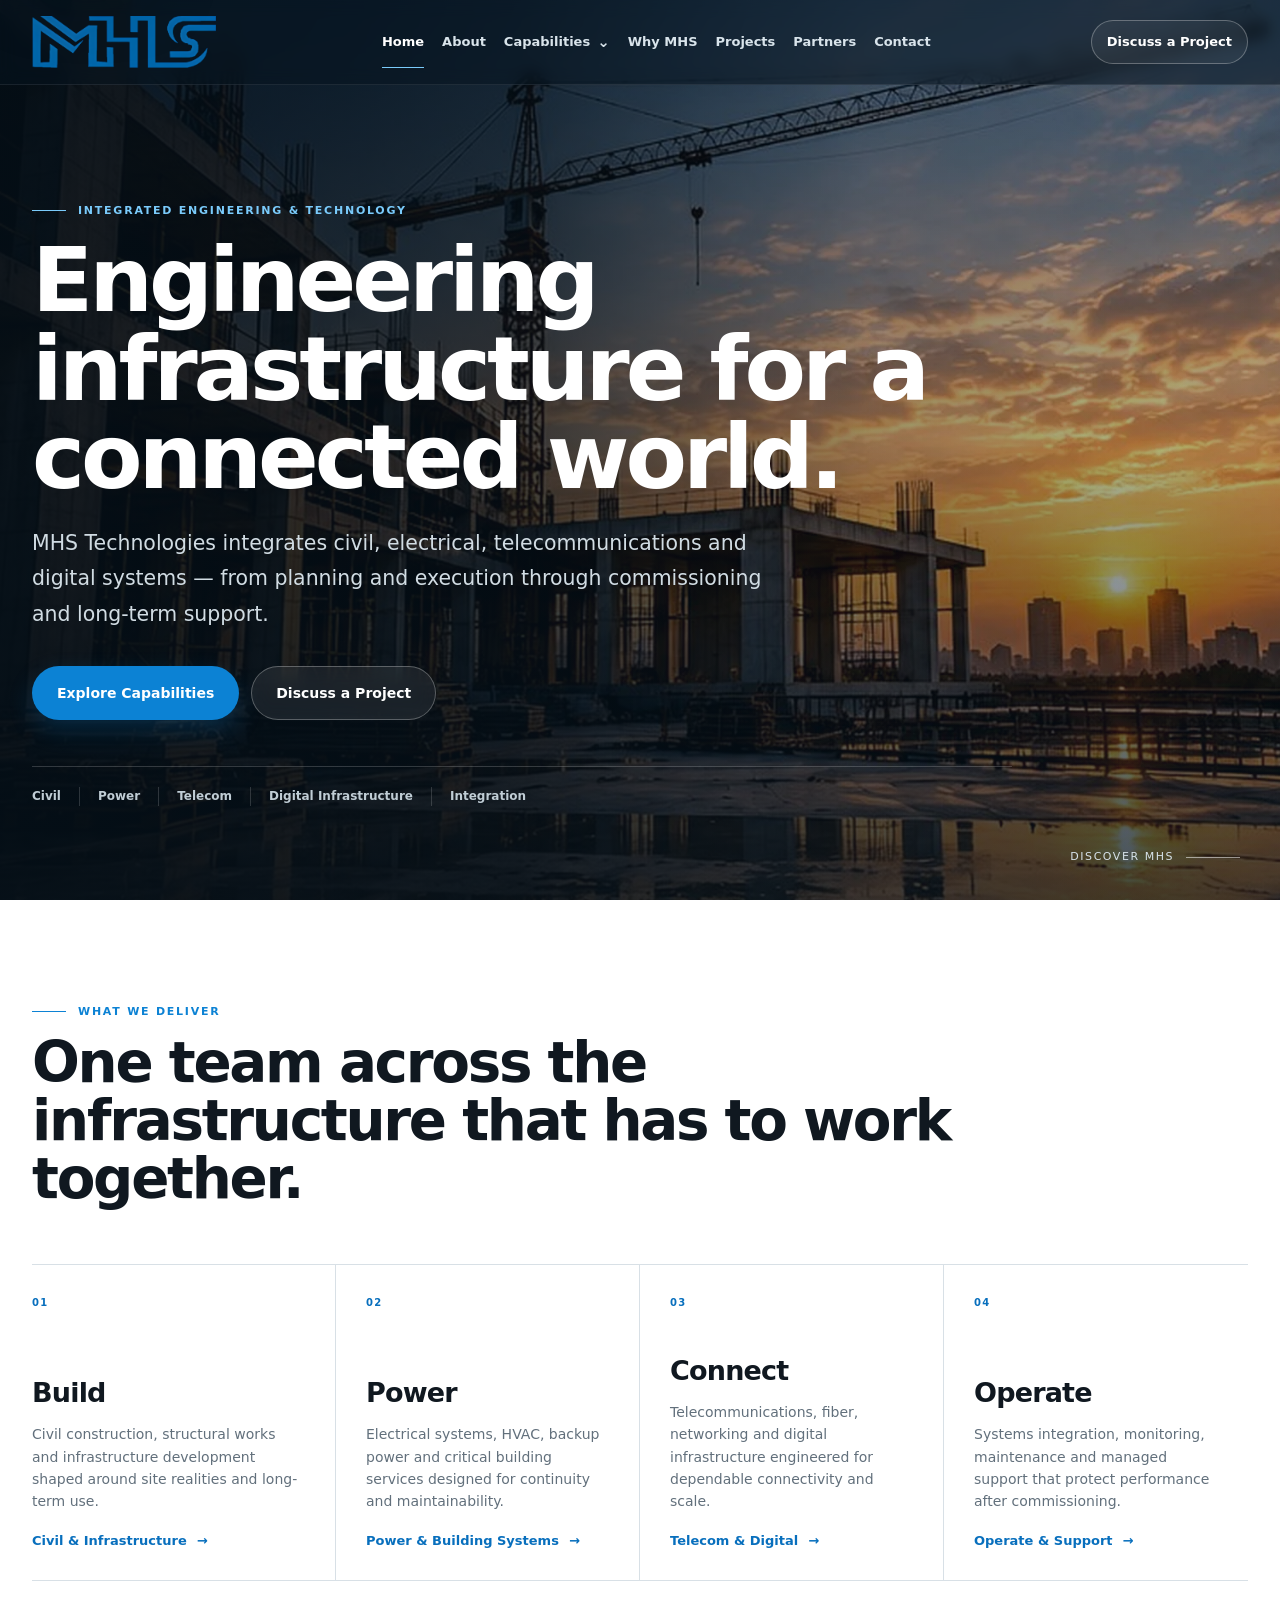
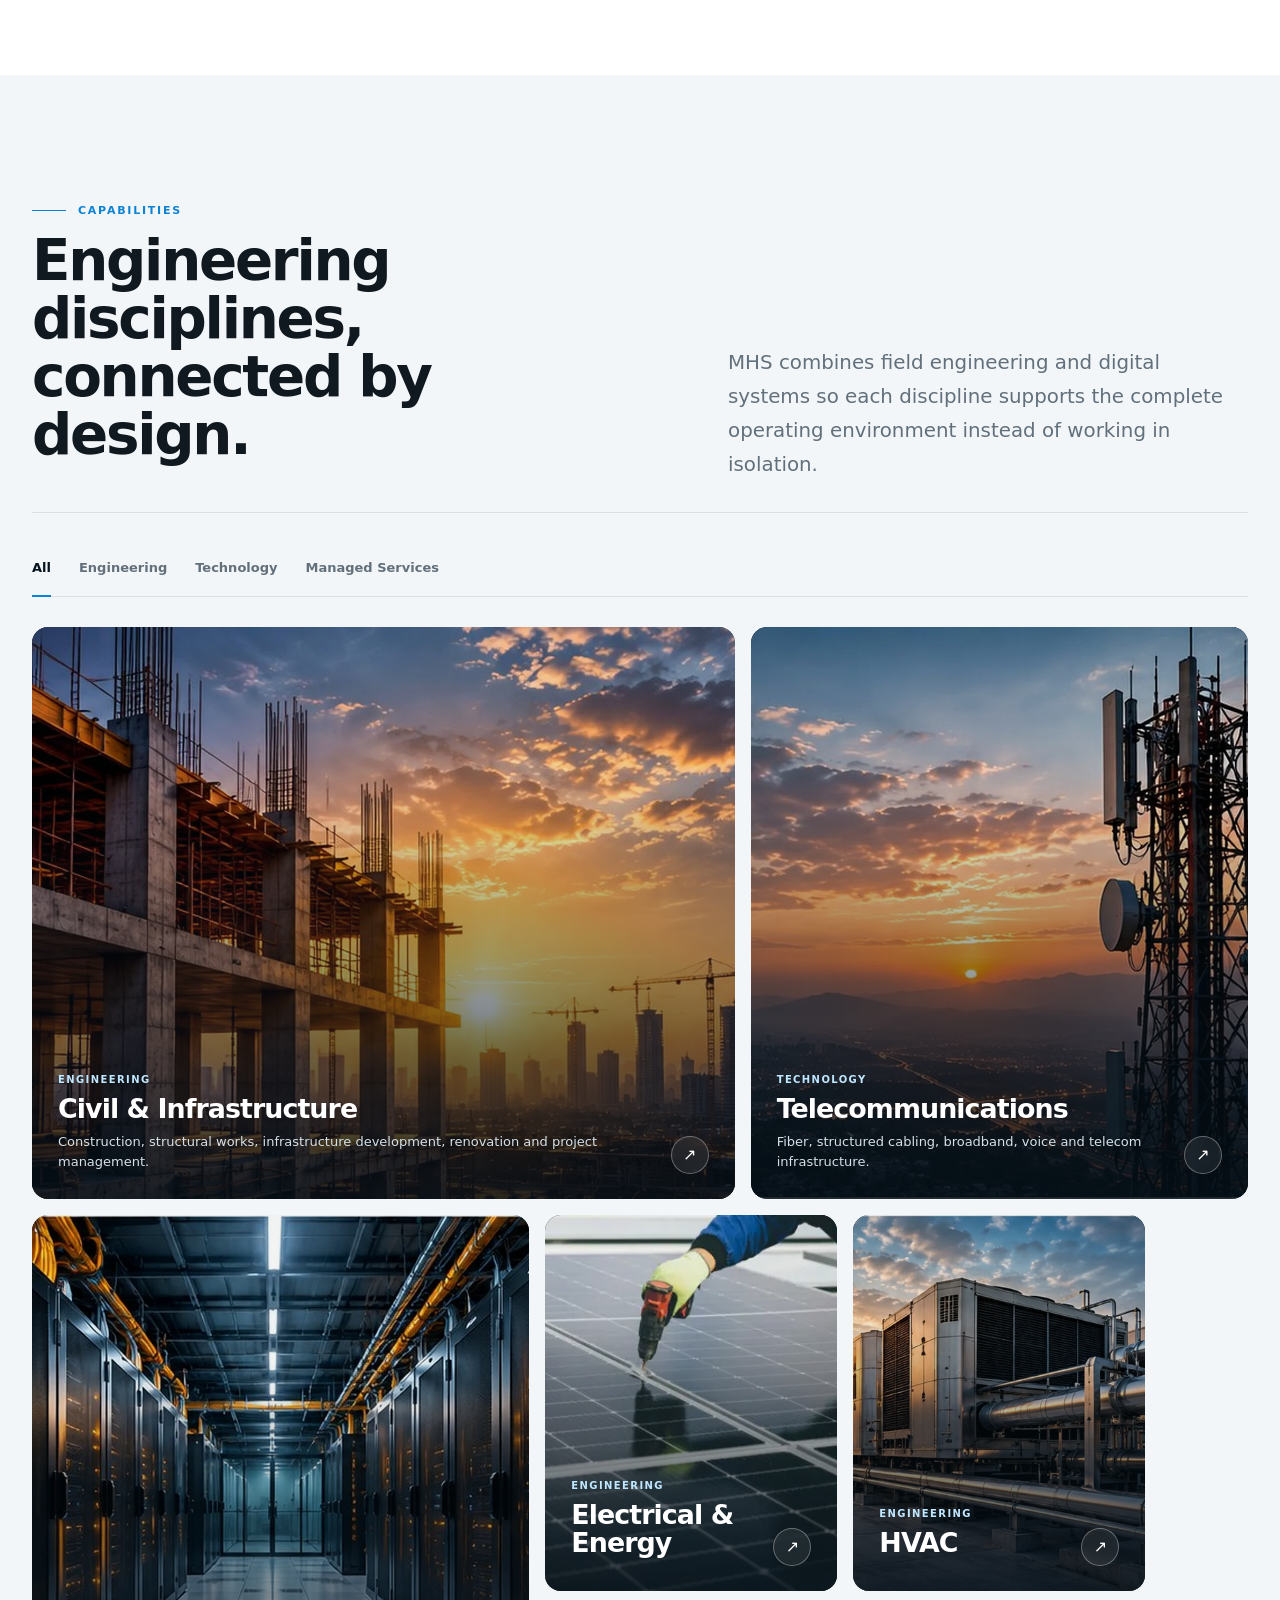
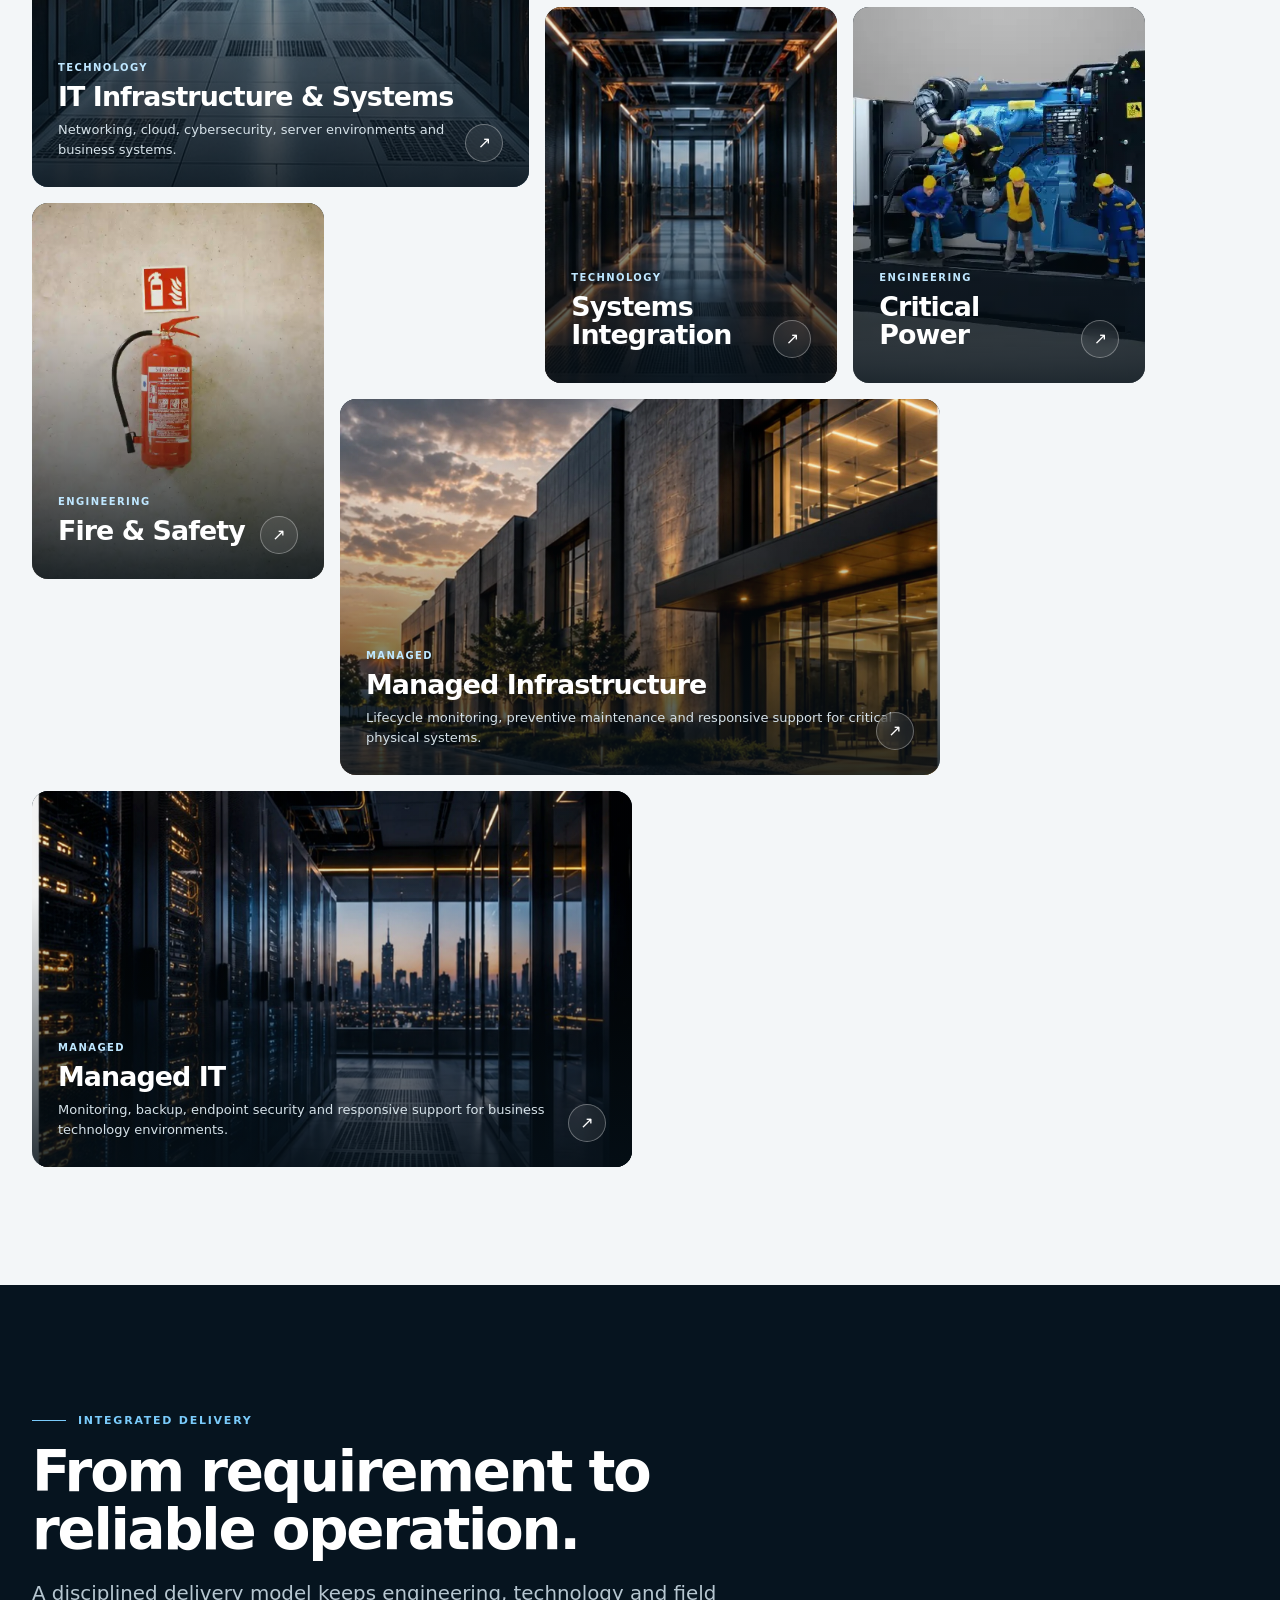
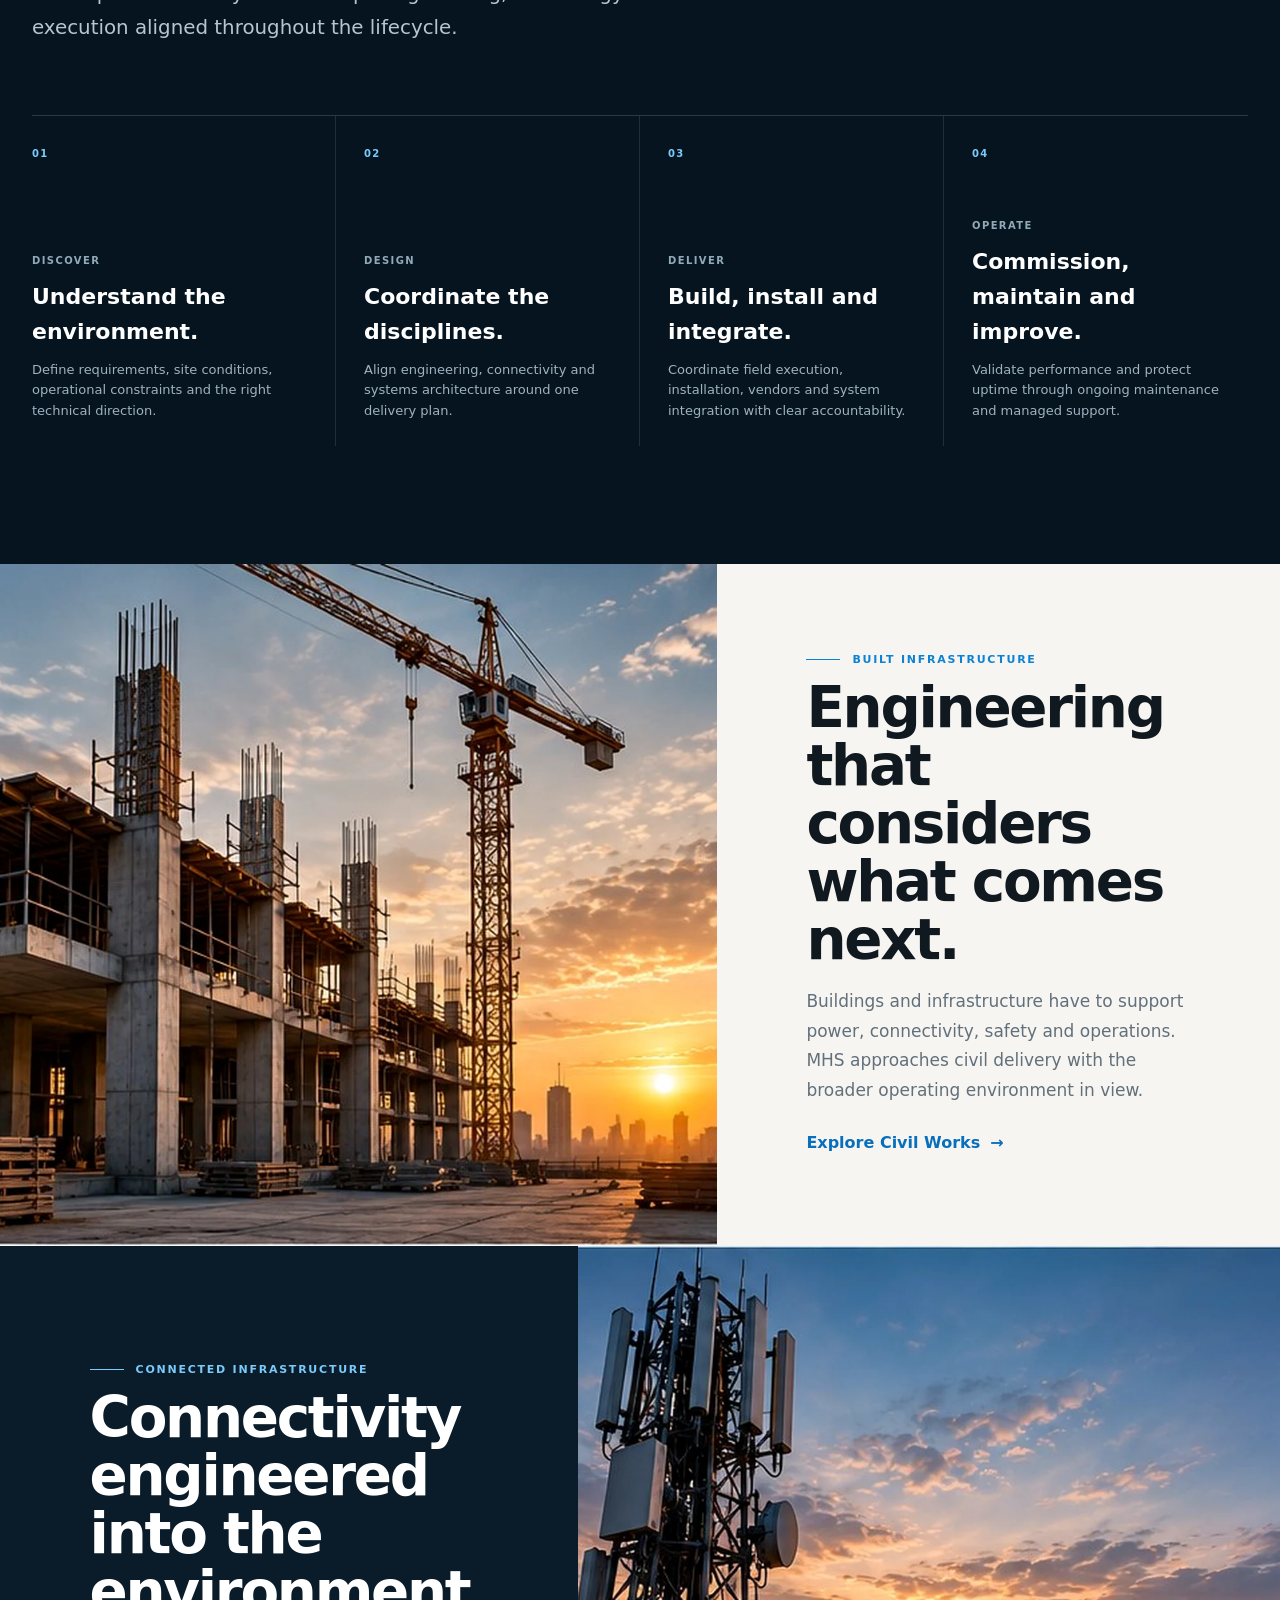
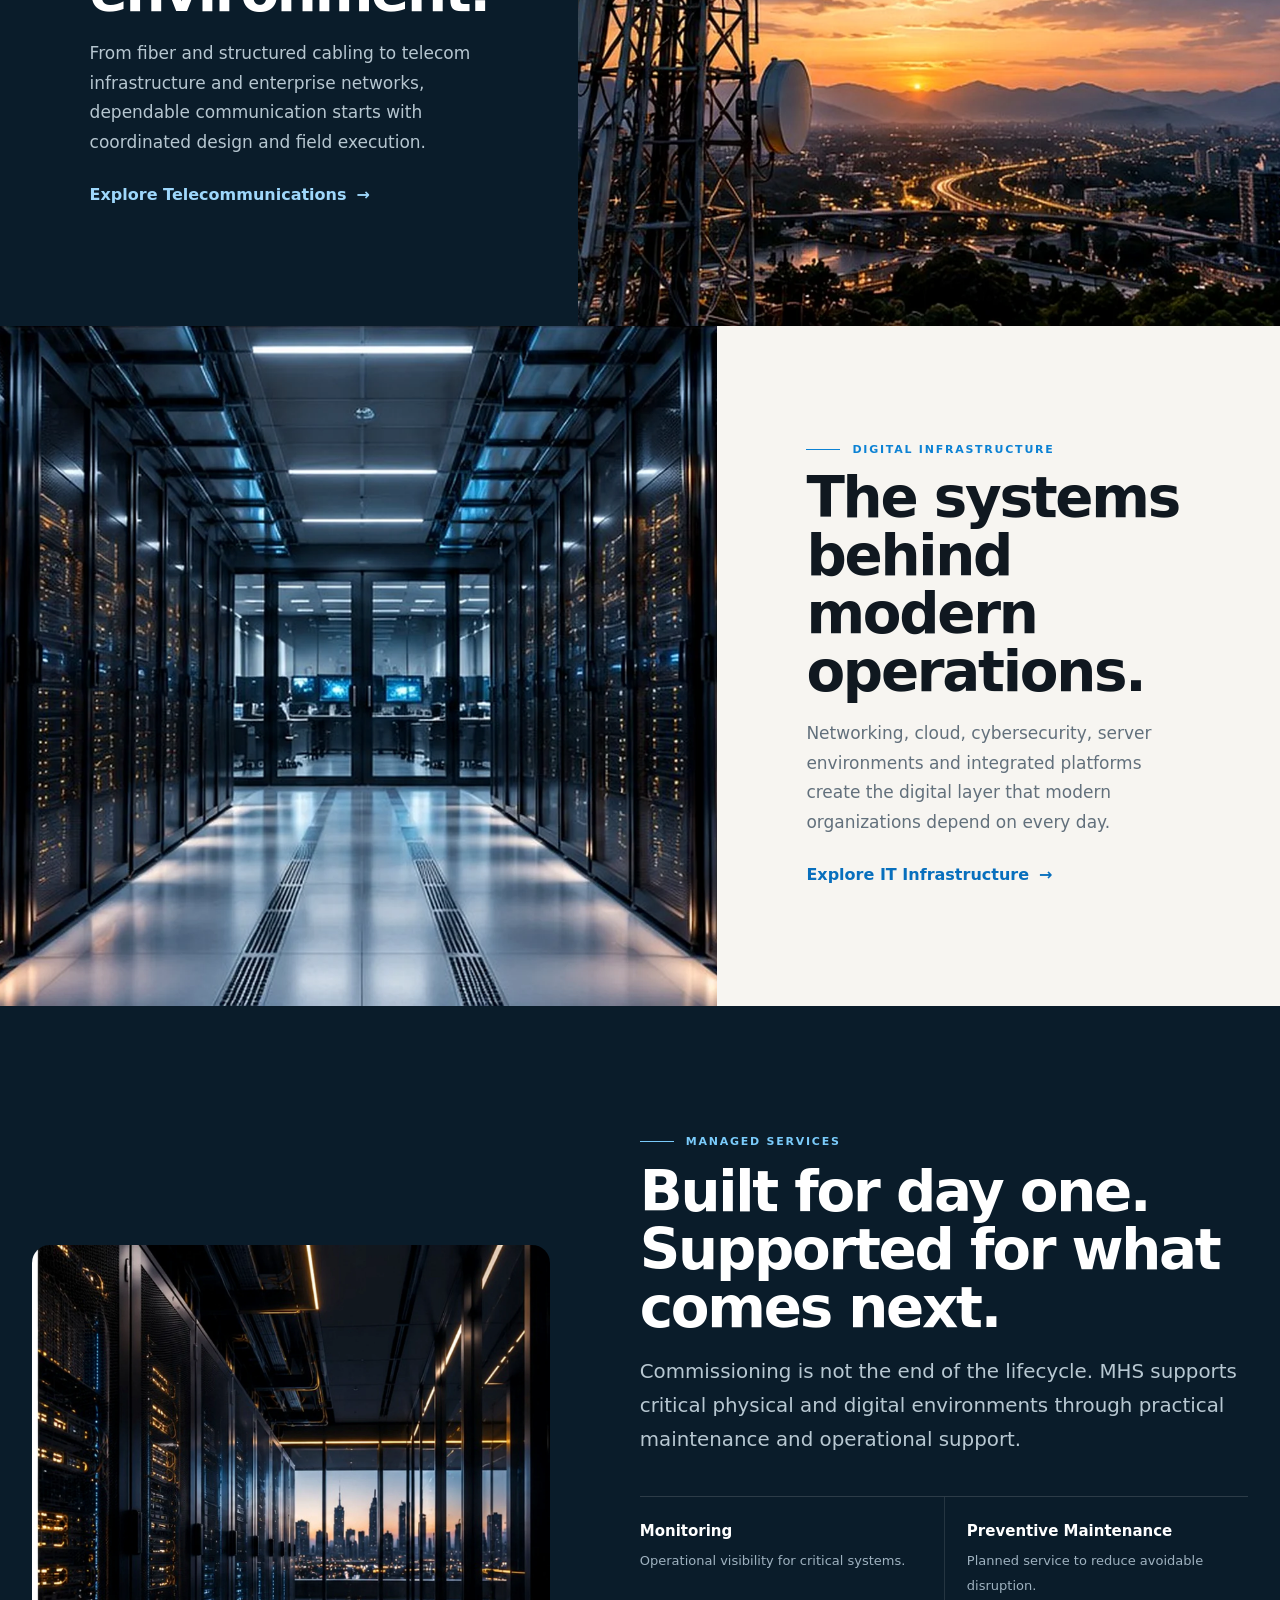
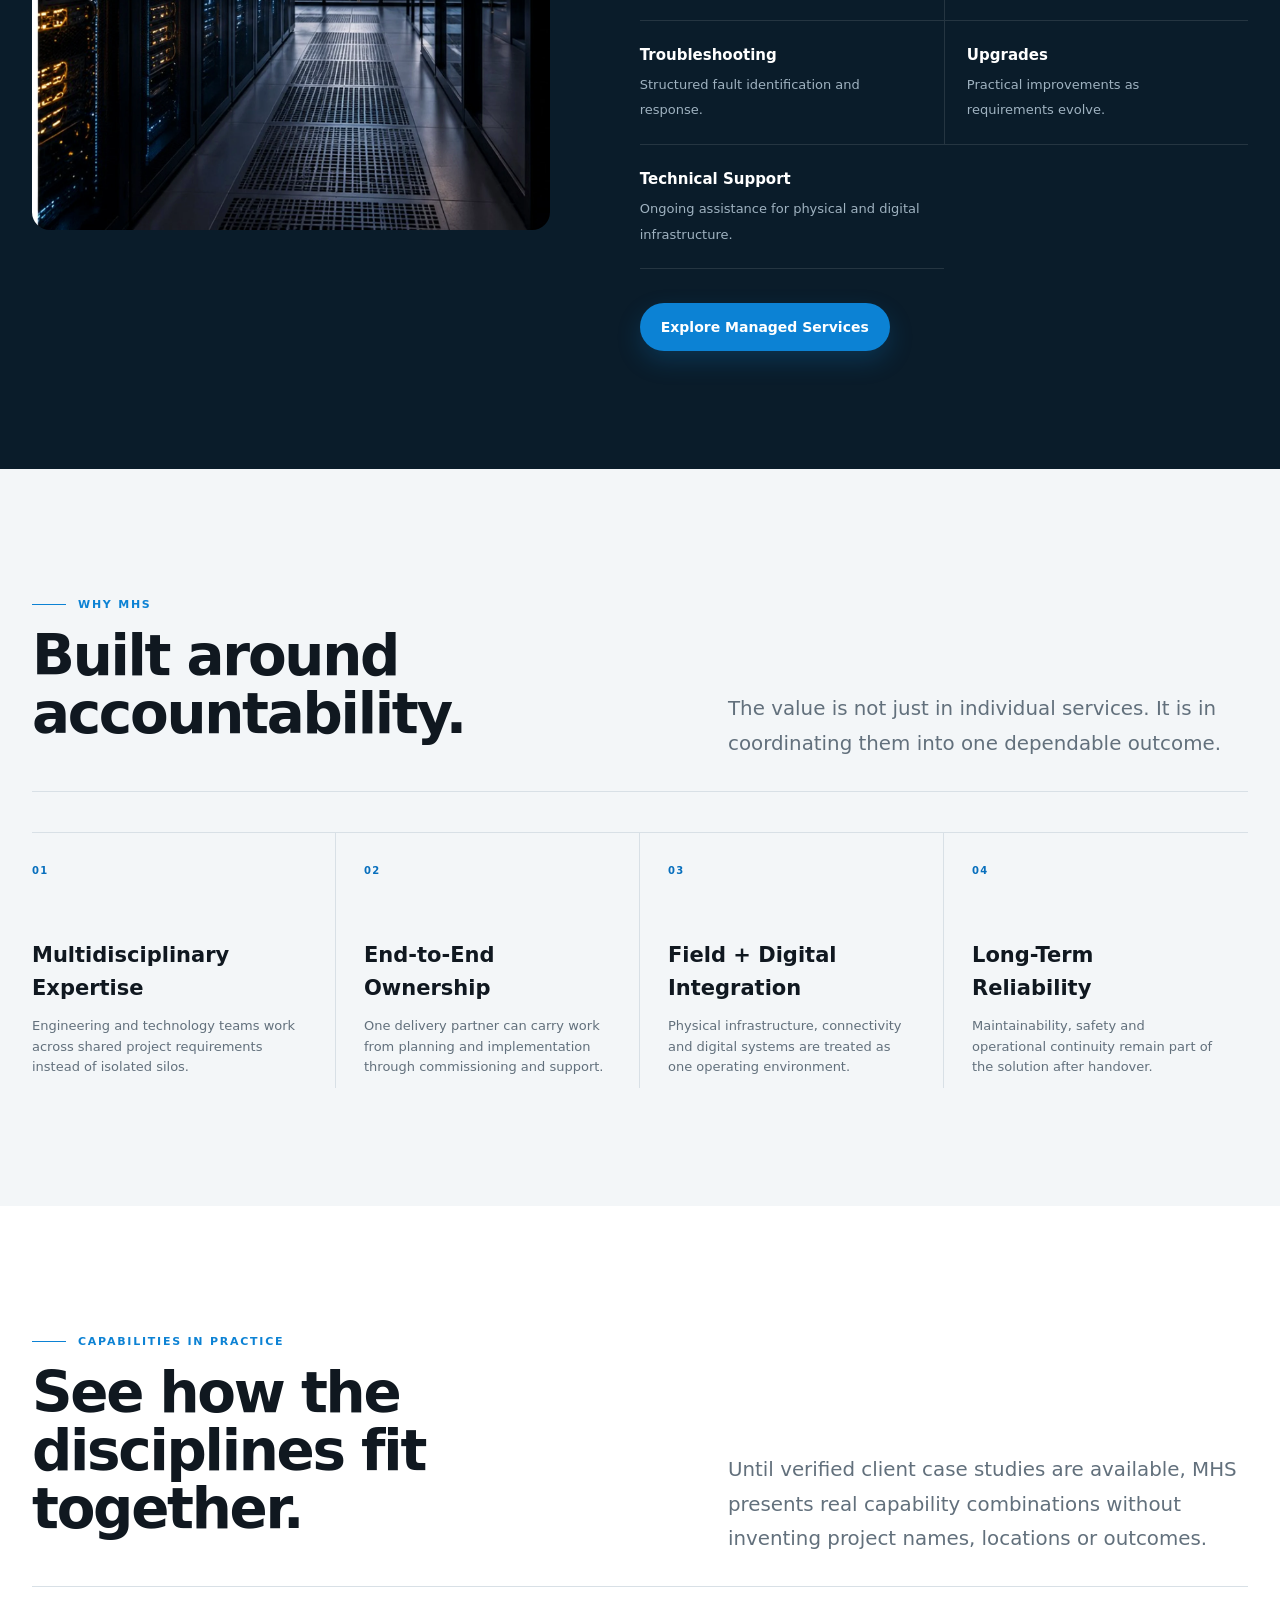
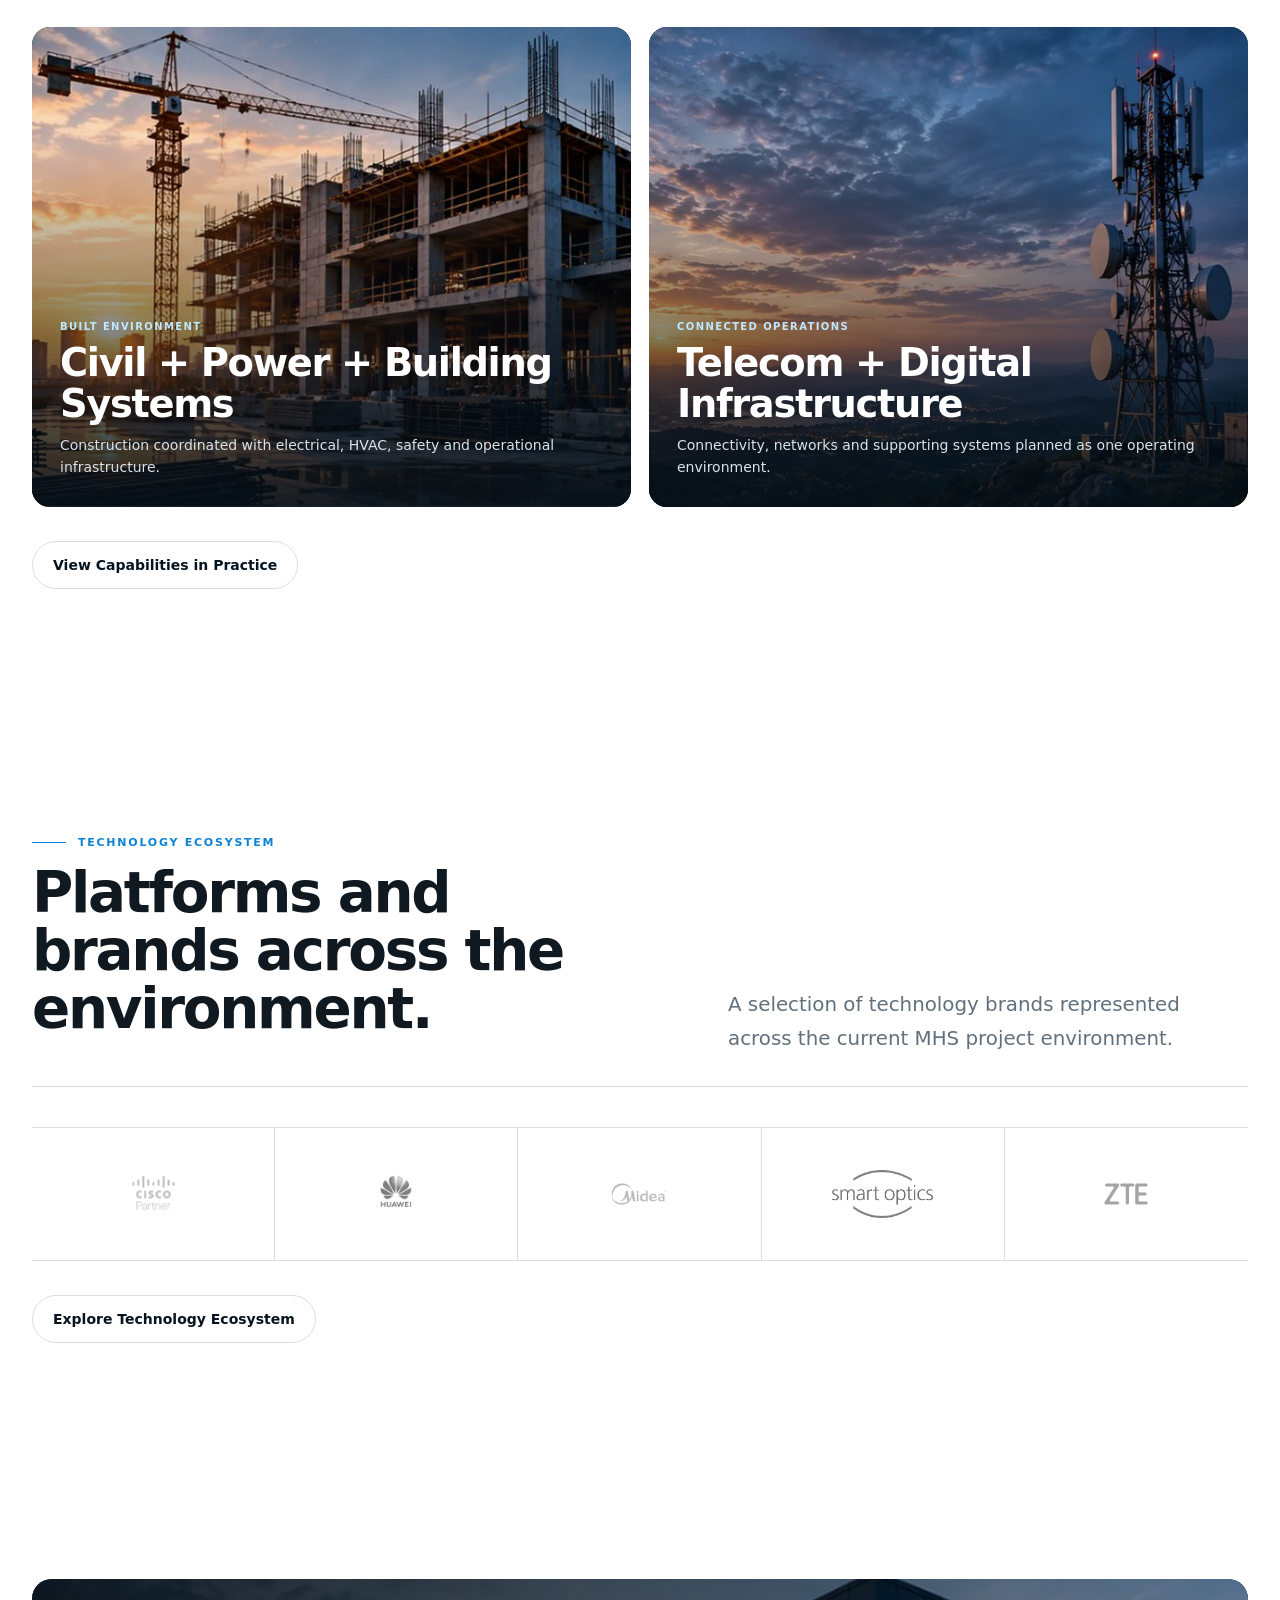
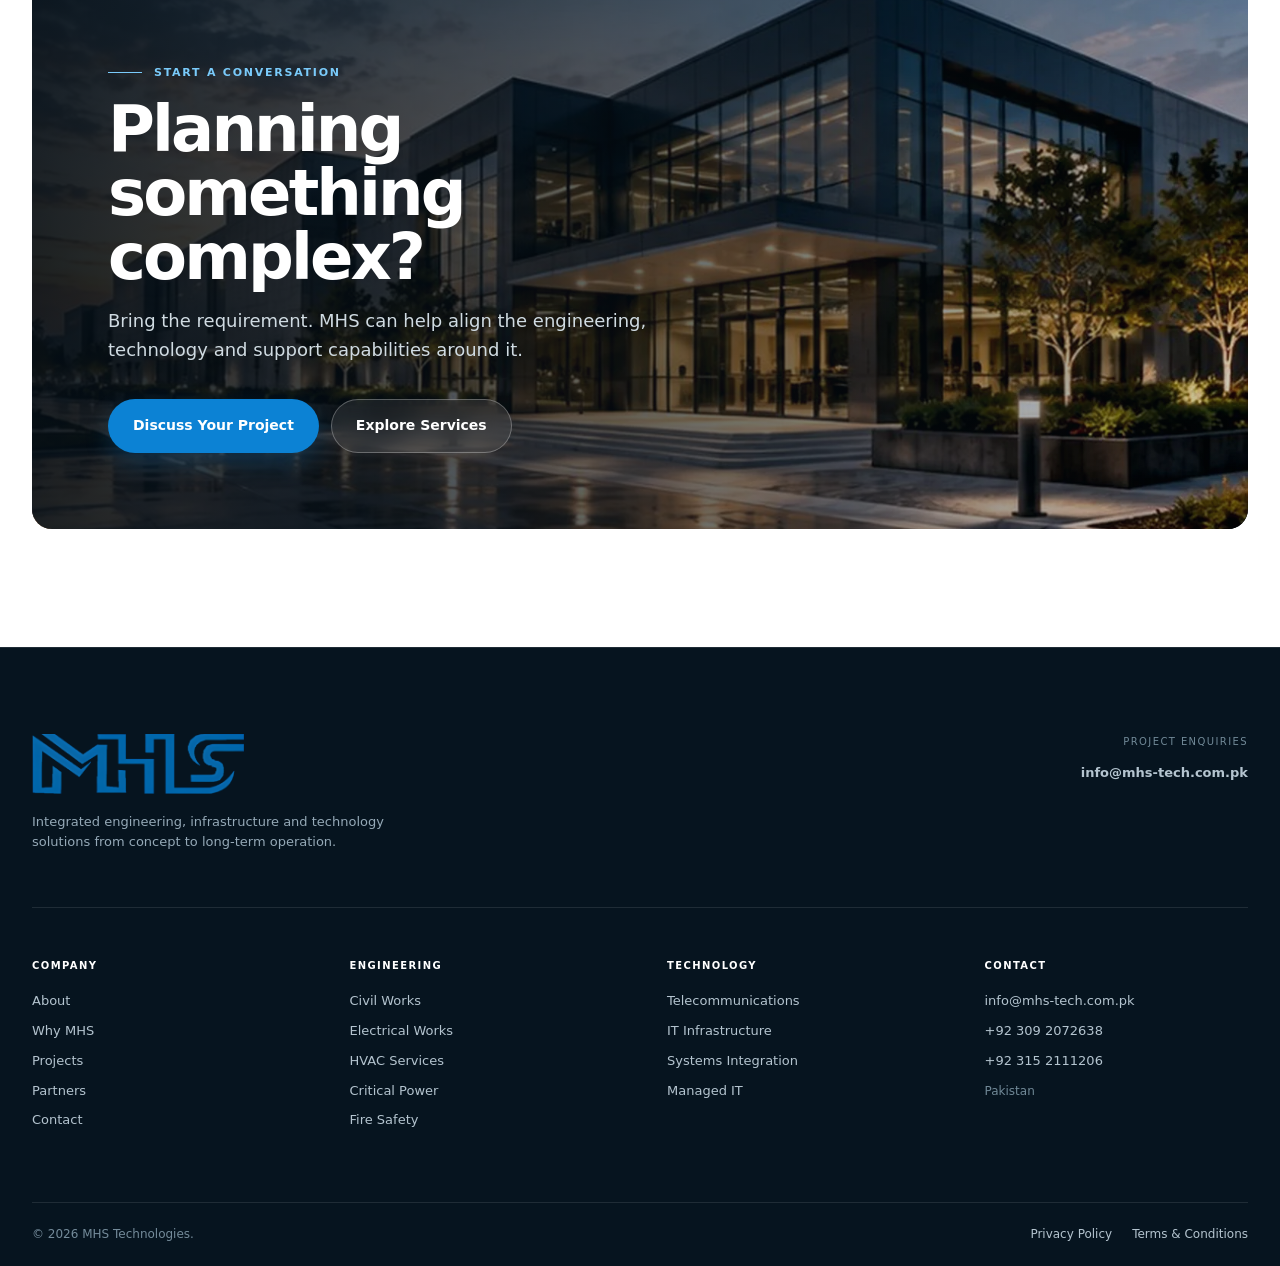
==== commit 21a38a1f: "redesign: close homepage master plan and global navigation" ====
--- a/public_html/index.html
+++ b/public_html/index.html
@@ -12,509 +12,102 @@
   <link rel="apple-touch-icon" href="images/logo/mhs-favicon.webp">
   <link rel="preload" as="image" href="images/mhs-technologies-website-assets/civil-works-05.webp">
   <link rel="stylesheet" href="style.css?v=7">
-
+  <link rel="stylesheet" href="extended-pages.css?v=3">
   <meta property="og:type" content="website">
   <meta property="og:title" content="MHS Technologies | Engineering, Infrastructure & Technology">
   <meta property="og:description" content="Engineering infrastructure for a connected world — from civil and electrical systems to telecom, digital infrastructure and long-term support.">
   <meta property="og:url" content="https://mhs-tech.com.pk/">
   <meta property="og:image" content="https://mhs-tech.com.pk/images/mhs-technologies-website-assets/civil-works-05.webp">
   <meta name="twitter:card" content="summary_large_image">
-
   <script type="application/ld+json">{"@context":"https://schema.org","@type":"Organization","name":"MHS Technologies","url":"https://mhs-tech.com.pk/","logo":"https://mhs-tech.com.pk/images/logo/mhs-logo.png","email":"info@mhs-tech.com.pk","telephone":["+92-309-2072638","+92-315-2111206"],"address":{"@type":"PostalAddress","addressCountry":"PK"}}</script>
 </head>
 <body class="page-home">
 <a class="skip-link" href="#main-content">Skip to content</a>
-
 <header class="site-header" data-site-header>
   <div class="header-shell">
-    <a class="brand" href="/" aria-label="MHS Technologies home">
-      <img src="images/logo/mhs-logo-2.png" alt="MHS Technologies" width="220" height="80">
-    </a>
-
+    <a class="brand" href="/" aria-label="MHS Technologies home"><img src="images/logo/mhs-logo-2.png" alt="MHS Technologies" width="220" height="80"></a>
     <nav class="desktop-nav" aria-label="Primary navigation">
       <a href="/" aria-current="page">Home</a>
       <a href="about.html">About</a>
-
       <div class="nav-services">
-        <button class="nav-services-toggle" type="button" aria-expanded="false" aria-controls="services-mega-menu">
-          Capabilities <span class="nav-chevron" aria-hidden="true">⌄</span>
-        </button>
+        <button class="nav-services-toggle" type="button" aria-expanded="false" aria-controls="services-mega-menu">Capabilities <span class="nav-chevron" aria-hidden="true">⌄</span></button>
         <div class="mega-menu" id="services-mega-menu">
-          <div class="mega-col">
-            <span class="mega-label">Engineering</span>
-            <a href="services.html#civil">Civil Works</a>
-            <a href="services.html#electrical">Electrical Works</a>
-            <a href="services.html#hvac">HVAC Services</a>
-            <a href="services.html#dg">Critical Power</a>
-            <a href="services.html#fire">Fire Safety</a>
-          </div>
-          <div class="mega-col">
-            <span class="mega-label">Technology</span>
-            <a href="services.html#telecom">Telecommunications</a>
-            <a href="services.html#it-works">IT Infrastructure & Systems</a>
-            <a href="services.html#integration">Systems Integration</a>
-          </div>
-          <div class="mega-col">
-            <span class="mega-label">Managed</span>
-            <a href="services.html#managed">Managed Infrastructure</a>
-            <a href="services.html#it">Managed IT Services</a>
-            <a class="mega-overview" href="services.html">View all capabilities <span aria-hidden="true">→</span></a>
-          </div>
-        </div>
-      </div>
-
-      <a href="about.html#why-mhs">Why MHS</a>
-      <a href="contact.html">Contact</a>
-    </nav>
-
-    <a class="btn header-cta" href="contact.html">Discuss a Project</a>
-    <button class="menu-toggle" type="button" aria-expanded="false" aria-controls="mobile-navigation" aria-label="Open navigation">
-      <span class="menu-toggle-lines" aria-hidden="true"><span></span><span></span></span>
-    </button>
-  </div>
-
-  <nav class="mobile-panel" id="mobile-navigation" aria-label="Mobile navigation">
-    <div class="mobile-panel-inner">
-      <a href="/" aria-current="page">Home</a>
-      <a href="about.html">About</a>
-      <div class="mobile-services">
-        <button class="mobile-services-toggle" type="button" aria-expanded="false">
-          Capabilities <span aria-hidden="true">+</span>
-        </button>
-        <div class="mobile-services-list">
-          <a href="services.html#civil">Civil Works</a>
-          <a href="services.html#electrical">Electrical Works</a>
-          <a href="services.html#telecom">Telecommunications</a>
-          <a href="services.html#it-works">IT Infrastructure & Systems</a>
-          <a href="services.html#integration">Systems Integration</a>
-          <a href="services.html#hvac">HVAC Services</a>
-          <a href="services.html#dg">Critical Power</a>
-          <a href="services.html#fire">Fire Safety</a>
-          <a href="services.html#managed">Managed Infrastructure</a>
-          <a href="services.html#it">Managed IT Services</a>
+          <div class="mega-col"><span class="mega-label">Engineering</span><a href="services.html#civil">Civil Works</a><a href="services.html#electrical">Electrical Works</a><a href="services.html#hvac">HVAC Services</a><a href="services.html#dg">Critical Power</a><a href="services.html#fire">Fire Safety</a></div>
+          <div class="mega-col"><span class="mega-label">Technology</span><a href="services.html#telecom">Telecommunications</a><a href="services.html#it-works">IT Infrastructure &amp; Systems</a><a href="services.html#integration">Systems Integration</a></div>
+          <div class="mega-col"><span class="mega-label">Managed</span><a href="services.html#managed">Managed Infrastructure</a><a href="services.html#it">Managed IT Services</a><a class="mega-overview" href="services.html">View all capabilities <span aria-hidden="true">→</span></a></div>
         </div>
       </div>
       <a href="about.html#why-mhs">Why MHS</a>
+      <a href="projects.html">Projects</a>
+      <a href="partners.html">Partners</a>
       <a href="contact.html">Contact</a>
-      <a class="btn btn-primary mobile-cta" href="contact.html">Discuss a Project</a>
-    </div>
-  </nav>
+    </nav>
+    <a class="btn header-cta" href="contact.html">Discuss a Project</a>
+    <button class="menu-toggle" type="button" aria-expanded="false" aria-controls="mobile-navigation" aria-label="Open navigation"><span class="menu-toggle-lines" aria-hidden="true"><span></span><span></span></span></button>
+  </div>
+  <nav class="mobile-panel" id="mobile-navigation" aria-label="Mobile navigation"><div class="mobile-panel-inner">
+    <a href="/" aria-current="page">Home</a><a href="about.html">About</a>
+    <div class="mobile-services"><button class="mobile-services-toggle" type="button" aria-expanded="false">Capabilities <span aria-hidden="true">+</span></button><div class="mobile-services-list"><a href="services.html#civil">Civil Works</a><a href="services.html#electrical">Electrical Works</a><a href="services.html#telecom">Telecommunications</a><a href="services.html#it-works">IT Infrastructure &amp; Systems</a><a href="services.html#integration">Systems Integration</a><a href="services.html#hvac">HVAC Services</a><a href="services.html#dg">Critical Power</a><a href="services.html#fire">Fire Safety</a><a href="services.html#managed">Managed Infrastructure</a><a href="services.html#it">Managed IT Services</a></div></div>
+    <a href="about.html#why-mhs">Why MHS</a><a href="projects.html">Projects</a><a href="partners.html">Partners</a><a href="contact.html">Contact</a><a class="btn btn-primary mobile-cta" href="contact.html">Discuss a Project</a>
+  </div></nav>
 </header>
 
 <main id="main-content">
   <section class="hero hero-cinematic">
-    <div class="hero-media" aria-hidden="true">
-      <img src="images/mhs-technologies-website-assets/civil-works-05.webp" alt="" width="1600" height="1065" fetchpriority="high">
-    </div>
+    <div class="hero-media" aria-hidden="true"><img src="images/mhs-technologies-website-assets/civil-works-05.webp" alt="" width="1600" height="1065" fetchpriority="high"></div>
     <div class="hero-overlay" aria-hidden="true"></div>
-
-    <div class="container hero-content">
-      <div class="hero-copy reveal">
-        <span class="eyebrow eyebrow-light">Integrated Engineering & Technology</span>
-        <h1 class="display display-hero">Engineering infrastructure for a connected world.</h1>
-        <p class="lead lead-hero">MHS Technologies integrates civil, electrical, telecommunications and digital systems — from planning and execution through commissioning and long-term support.</p>
-
-        <div class="hero-actions">
-          <a class="btn btn-primary btn-large" href="services.html">Explore Capabilities</a>
-          <a class="btn btn-glass btn-large" href="contact.html">Discuss a Project</a>
-        </div>
-
-        <div class="hero-capabilities" aria-label="Core capability areas">
-          <span>Civil</span>
-          <span>Power</span>
-          <span>Telecom</span>
-          <span>Digital Infrastructure</span>
-          <span>Integration</span>
-        </div>
-      </div>
-    </div>
-
-    <a class="hero-scroll" href="#capability-model" aria-label="Scroll to company capabilities">
-      <span>Discover MHS</span><span class="hero-scroll-line" aria-hidden="true"></span>
-    </a>
+    <div class="container hero-content"><div class="hero-copy reveal"><span class="eyebrow eyebrow-light">Integrated Engineering &amp; Technology</span><h1 class="display display-hero">Engineering infrastructure for a connected world.</h1><p class="lead lead-hero">MHS Technologies integrates civil, electrical, telecommunications and digital systems — from planning and execution through commissioning and long-term support.</p><div class="hero-actions"><a class="btn btn-primary btn-large" href="services.html">Explore Capabilities</a><a class="btn btn-glass btn-large" href="contact.html">Discuss a Project</a></div><div class="hero-capabilities" aria-label="Core capability areas"><span>Civil</span><span>Power</span><span>Telecom</span><span>Digital Infrastructure</span><span>Integration</span></div></div></div>
+    <a class="hero-scroll" href="#capability-model" aria-label="Scroll to company capabilities"><span>Discover MHS</span><span class="hero-scroll-line" aria-hidden="true"></span></a>
   </section>
 
-  <section class="capability-model" id="capability-model">
-    <div class="container">
-      <div class="model-intro reveal">
-        <span class="eyebrow">What We Deliver</span>
-        <h2 class="h2 h2-wide">One team across the infrastructure that has to work together.</h2>
-      </div>
+  <section class="capability-model" id="capability-model"><div class="container"><div class="model-intro reveal"><span class="eyebrow">What We Deliver</span><h2 class="h2 h2-wide">One team across the infrastructure that has to work together.</h2></div><div class="model-grid">
+    <article class="model-card reveal"><span class="model-number">01</span><h3>Build</h3><p>Civil construction, structural works and infrastructure development shaped around site realities and long-term use.</p><a href="services.html#civil" class="text-link">Civil &amp; Infrastructure <span aria-hidden="true">→</span></a></article>
+    <article class="model-card reveal"><span class="model-number">02</span><h3>Power</h3><p>Electrical systems, HVAC, backup power and critical building services designed for continuity and maintainability.</p><a href="services.html#electrical" class="text-link">Power &amp; Building Systems <span aria-hidden="true">→</span></a></article>
+    <article class="model-card reveal"><span class="model-number">03</span><h3>Connect</h3><p>Telecommunications, fiber, networking and digital infrastructure engineered for dependable connectivity and scale.</p><a href="services.html#telecom" class="text-link">Telecom &amp; Digital <span aria-hidden="true">→</span></a></article>
+    <article class="model-card reveal"><span class="model-number">04</span><h3>Operate</h3><p>Systems integration, monitoring, maintenance and managed support that protect performance after commissioning.</p><a href="services.html#managed" class="text-link">Operate &amp; Support <span aria-hidden="true">→</span></a></article>
+  </div></div></section>
 
-      <div class="model-grid">
-        <article class="model-card reveal">
-          <span class="model-number">01</span>
-          <h3>Build</h3>
-          <p>Civil construction, structural works and infrastructure development shaped around site realities and long-term use.</p>
-          <a href="services.html#civil" class="text-link">Civil & Infrastructure <span aria-hidden="true">→</span></a>
-        </article>
+  <section class="section section-ice capability-explorer"><div class="container"><div class="section-head section-head-editorial reveal"><div><span class="eyebrow">Capabilities</span><h2 class="h2">Engineering disciplines, connected by design.</h2></div><p class="lead">MHS combines field engineering and digital systems so each discipline supports the complete operating environment instead of working in isolation.</p></div>
+    <div class="capability-tabs" aria-label="Capability filters"><button class="capability-tab active" type="button" data-filter="all">All</button><button class="capability-tab" type="button" data-filter="engineering">Engineering</button><button class="capability-tab" type="button" data-filter="technology">Technology</button><button class="capability-tab" type="button" data-filter="managed">Managed Services</button></div>
+    <div class="bento-grid">
+      <a class="bento-card bento-card-xl reveal" data-group="engineering" href="services.html#civil"><img src="images/mhs-technologies-website-assets/civil-works-01.webp" alt="Civil construction and infrastructure works" loading="lazy"><div class="bento-gradient" aria-hidden="true"></div><div class="bento-content"><span class="bento-kicker">Engineering</span><h3>Civil &amp; Infrastructure</h3><p>Construction, structural works, infrastructure development, renovation and project management.</p><span class="bento-arrow" aria-hidden="true">↗</span></div></a>
+      <a class="bento-card bento-card-lg reveal" data-group="technology" href="services.html#telecom"><img src="images/mhs-technologies-website-assets/telecom-03.webp" alt="Telecommunications tower infrastructure" loading="lazy"><div class="bento-gradient" aria-hidden="true"></div><div class="bento-content"><span class="bento-kicker">Technology</span><h3>Telecommunications</h3><p>Fiber, structured cabling, broadband, voice and telecom infrastructure.</p><span class="bento-arrow" aria-hidden="true">↗</span></div></a>
+      <a class="bento-card bento-card-lg reveal" data-group="technology" href="services.html#it-works"><img src="images/mhs-technologies-website-assets/it-infrastructure-03.webp" alt="Modern data center and IT infrastructure" loading="lazy"><div class="bento-gradient" aria-hidden="true"></div><div class="bento-content"><span class="bento-kicker">Technology</span><h3>IT Infrastructure &amp; Systems</h3><p>Networking, cloud, cybersecurity, server environments and business systems.</p><span class="bento-arrow" aria-hidden="true">↗</span></div></a>
+      <a class="bento-card bento-card-md reveal" data-group="engineering" href="services.html#electrical"><img src="images/services-page/electrical-works.webp" alt="Electrical infrastructure and distribution systems" loading="lazy"><div class="bento-gradient" aria-hidden="true"></div><div class="bento-content"><span class="bento-kicker">Engineering</span><h3>Electrical &amp; Energy</h3><span class="bento-arrow" aria-hidden="true">↗</span></div></a>
+      <a class="bento-card bento-card-md reveal" data-group="engineering" href="services.html#hvac"><img src="images/mhs-technologies-website-assets/hvac-02.webp" alt="HVAC mechanical infrastructure" loading="lazy"><div class="bento-gradient" aria-hidden="true"></div><div class="bento-content"><span class="bento-kicker">Engineering</span><h3>HVAC</h3><span class="bento-arrow" aria-hidden="true">↗</span></div></a>
+      <a class="bento-card bento-card-md reveal" data-group="technology" href="services.html#integration"><img src="images/mhs-technologies-website-assets/it-infrastructure-04.webp" alt="Integrated digital infrastructure" loading="lazy"><div class="bento-gradient" aria-hidden="true"></div><div class="bento-content"><span class="bento-kicker">Technology</span><h3>Systems Integration</h3><span class="bento-arrow" aria-hidden="true">↗</span></div></a>
+      <a class="bento-card bento-card-md reveal" data-group="engineering" href="services.html#dg"><img src="images/services-page/dg_gen.webp" alt="Diesel generator and backup power systems" loading="lazy"><div class="bento-gradient" aria-hidden="true"></div><div class="bento-content"><span class="bento-kicker">Engineering</span><h3>Critical Power</h3><span class="bento-arrow" aria-hidden="true">↗</span></div></a>
+      <a class="bento-card bento-card-md reveal" data-group="engineering" href="services.html#fire"><img src="images/services-page/firealrm.webp" alt="Fire alarm and safety systems" loading="lazy"><div class="bento-gradient" aria-hidden="true"></div><div class="bento-content"><span class="bento-kicker">Engineering</span><h3>Fire &amp; Safety</h3><span class="bento-arrow" aria-hidden="true">↗</span></div></a>
+      <a class="bento-card bento-card-wide reveal" data-group="managed" href="services.html#managed"><img src="images/mhs-technologies-website-assets/corporate-facility-02.webp" alt="Modern engineering facility operations" loading="lazy"><div class="bento-gradient" aria-hidden="true"></div><div class="bento-content"><span class="bento-kicker">Managed</span><h3>Managed Infrastructure</h3><p>Lifecycle monitoring, preventive maintenance and responsive support for critical physical systems.</p><span class="bento-arrow" aria-hidden="true">↗</span></div></a>
+      <a class="bento-card bento-card-wide reveal" data-group="managed" href="services.html#it"><img src="images/mhs-technologies-website-assets/it-infrastructure-06.webp" alt="Managed IT infrastructure and server operations" loading="lazy"><div class="bento-gradient" aria-hidden="true"></div><div class="bento-content"><span class="bento-kicker">Managed</span><h3>Managed IT</h3><p>Monitoring, backup, endpoint security and responsive support for business technology environments.</p><span class="bento-arrow" aria-hidden="true">↗</span></div></a>
+    </div>
+  </div></section>
 
-        <article class="model-card reveal">
-          <span class="model-number">02</span>
-          <h3>Power</h3>
-          <p>Electrical systems, HVAC, backup power and critical building services designed for continuity and maintainability.</p>
-          <a href="services.html#electrical" class="text-link">Power & Building Systems <span aria-hidden="true">→</span></a>
-        </article>
+  <section class="section section-dark delivery-section"><div class="container"><div class="delivery-heading reveal"><span class="eyebrow eyebrow-light">Integrated Delivery</span><h2 class="h2">From requirement to reliable operation.</h2><p class="lead">A disciplined delivery model keeps engineering, technology and field execution aligned throughout the lifecycle.</p></div><div class="delivery-flow">
+    <article class="delivery-step reveal"><span class="delivery-index">01</span><div><span class="delivery-label">Discover</span><h3>Understand the environment.</h3><p>Define requirements, site conditions, operational constraints and the right technical direction.</p></div></article>
+    <article class="delivery-step reveal"><span class="delivery-index">02</span><div><span class="delivery-label">Design</span><h3>Coordinate the disciplines.</h3><p>Align engineering, connectivity and systems architecture around one delivery plan.</p></div></article>
+    <article class="delivery-step reveal"><span class="delivery-index">03</span><div><span class="delivery-label">Deliver</span><h3>Build, install and integrate.</h3><p>Coordinate field execution, installation, vendors and system integration with clear accountability.</p></div></article>
+    <article class="delivery-step reveal"><span class="delivery-index">04</span><div><span class="delivery-label">Operate</span><h3>Commission, maintain and improve.</h3><p>Validate performance and protect uptime through ongoing maintenance and managed support.</p></div></article>
+  </div></div></section>
 
-        <article class="model-card reveal">
-          <span class="model-number">03</span>
-          <h3>Connect</h3>
-          <p>Telecommunications, fiber, networking and digital infrastructure engineered for dependable connectivity and scale.</p>
-          <a href="services.html#telecom" class="text-link">Telecom & Digital <span aria-hidden="true">→</span></a>
-        </article>
-
-        <article class="model-card reveal">
-          <span class="model-number">04</span>
-          <h3>Operate</h3>
-          <p>Systems integration, monitoring, maintenance and managed support that protect performance after commissioning.</p>
-          <a href="services.html#managed" class="text-link">Operate & Support <span aria-hidden="true">→</span></a>
-        </article>
-      </div>
-    </div>
+  <section class="story-sequence" aria-label="MHS capability stories">
+    <article class="story-panel story-panel-light"><div class="story-panel-media reveal"><img src="images/mhs-technologies-website-assets/civil-works-03.webp" alt="Civil engineering and construction works" loading="lazy"></div><div class="story-panel-copy reveal"><span class="eyebrow">Built Infrastructure</span><h2 class="h2">Engineering that considers what comes next.</h2><p>Buildings and infrastructure have to support power, connectivity, safety and operations. MHS approaches civil delivery with the broader operating environment in view.</p><a class="text-link" href="services.html#civil">Explore Civil Works <span aria-hidden="true">→</span></a></div></article>
+    <article class="story-panel story-panel-dark story-panel-reverse"><div class="story-panel-media reveal"><img src="images/mhs-technologies-website-assets/telecom-05.webp" alt="Telecommunications infrastructure at sunset" loading="lazy"></div><div class="story-panel-copy reveal"><span class="eyebrow eyebrow-light">Connected Infrastructure</span><h2 class="h2">Connectivity engineered into the environment.</h2><p>From fiber and structured cabling to telecom infrastructure and enterprise networks, dependable communication starts with coordinated design and field execution.</p><a class="text-link text-link-light" href="services.html#telecom">Explore Telecommunications <span aria-hidden="true">→</span></a></div></article>
+    <article class="story-panel story-panel-light"><div class="story-panel-media reveal"><img src="images/mhs-technologies-website-assets/it-infrastructure-01.webp" alt="Data center and digital infrastructure" loading="lazy"></div><div class="story-panel-copy reveal"><span class="eyebrow">Digital Infrastructure</span><h2 class="h2">The systems behind modern operations.</h2><p>Networking, cloud, cybersecurity, server environments and integrated platforms create the digital layer that modern organizations depend on every day.</p><a class="text-link" href="services.html#it-works">Explore IT Infrastructure <span aria-hidden="true">→</span></a></div></article>
   </section>
 
-  <section class="section section-ice capability-explorer">
-    <div class="container">
-      <div class="section-head section-head-editorial reveal">
-        <div>
-          <span class="eyebrow">Capabilities</span>
-          <h2 class="h2">Engineering disciplines, connected by design.</h2>
-        </div>
-        <p class="lead">MHS combines field engineering and digital systems so each discipline supports the complete operating environment instead of working in isolation.</p>
-      </div>
+  <section class="section managed-support-section"><div class="container managed-support-grid"><div class="managed-support-media reveal"><img src="images/mhs-technologies-website-assets/it-infrastructure-06.webp" alt="Managed infrastructure and IT operations" loading="lazy"></div><div class="managed-support-copy reveal"><span class="eyebrow eyebrow-light">Managed Services</span><h2 class="h2">Built for day one. Supported for what comes next.</h2><p class="lead">Commissioning is not the end of the lifecycle. MHS supports critical physical and digital environments through practical maintenance and operational support.</p><div class="support-point-grid"><div class="support-point"><strong>Monitoring</strong><span>Operational visibility for critical systems.</span></div><div class="support-point"><strong>Preventive Maintenance</strong><span>Planned service to reduce avoidable disruption.</span></div><div class="support-point"><strong>Troubleshooting</strong><span>Structured fault identification and response.</span></div><div class="support-point"><strong>Upgrades</strong><span>Practical improvements as requirements evolve.</span></div><div class="support-point"><strong>Technical Support</strong><span>Ongoing assistance for physical and digital infrastructure.</span></div></div><div class="hero-actions"><a class="btn btn-primary" href="services.html#managed">Explore Managed Services</a></div></div></div></section>
 
-      <div class="capability-tabs" aria-label="Capability filters">
-        <button class="capability-tab active" type="button" data-filter="all">All</button>
-        <button class="capability-tab" type="button" data-filter="engineering">Engineering</button>
-        <button class="capability-tab" type="button" data-filter="technology">Technology</button>
-        <button class="capability-tab" type="button" data-filter="managed">Managed Services</button>
-      </div>
+  <section class="section section-ice" id="why-mhs"><div class="container"><div class="section-head section-head-editorial reveal"><div><span class="eyebrow">Why MHS</span><h2 class="h2">Built around accountability.</h2></div><p class="lead">The value is not just in individual services. It is in coordinating them into one dependable outcome.</p></div><div class="pillars-grid"><article class="pillar reveal"><span>01</span><h3>Multidisciplinary Expertise</h3><p>Engineering and technology teams work across shared project requirements instead of isolated silos.</p></article><article class="pillar reveal"><span>02</span><h3>End-to-End Ownership</h3><p>One delivery partner can carry work from planning and implementation through commissioning and support.</p></article><article class="pillar reveal"><span>03</span><h3>Field + Digital Integration</h3><p>Physical infrastructure, connectivity and digital systems are treated as one operating environment.</p></article><article class="pillar reveal"><span>04</span><h3>Long-Term Reliability</h3><p>Maintainability, safety and operational continuity remain part of the solution after handover.</p></article></div></div></section>
 
-      <div class="bento-grid">
-        <a class="bento-card bento-card-xl reveal" data-group="engineering" href="services.html#civil">
-          <img src="images/mhs-technologies-website-assets/civil-works-01.webp" alt="Civil construction and infrastructure works" loading="lazy">
-          <div class="bento-gradient" aria-hidden="true"></div>
-          <div class="bento-content">
-            <span class="bento-kicker">Engineering</span>
-            <h3>Civil & Infrastructure</h3>
-            <p>Construction, structural works, infrastructure development, renovation and project management.</p>
-            <span class="bento-arrow" aria-hidden="true">↗</span>
-          </div>
-        </a>
+  <section class="section"><div class="container"><div class="section-head section-head-editorial reveal"><div><span class="eyebrow">Capabilities in Practice</span><h2 class="h2">See how the disciplines fit together.</h2></div><p class="lead">Until verified client case studies are available, MHS presents real capability combinations without inventing project names, locations or outcomes.</p></div><div class="home-showcase-grid"><a class="home-showcase-card reveal" href="projects.html"><img src="images/mhs-technologies-website-assets/civil-works-04.webp" alt="Integrated built environment capability" loading="lazy"><div class="home-showcase-content"><span>Built Environment</span><h3>Civil + Power + Building Systems</h3><p>Construction coordinated with electrical, HVAC, safety and operational infrastructure.</p></div></a><a class="home-showcase-card reveal" href="projects.html"><img src="images/mhs-technologies-website-assets/telecom-01.webp" alt="Integrated telecom and network infrastructure" loading="lazy"><div class="home-showcase-content"><span>Connected Operations</span><h3>Telecom + Digital Infrastructure</h3><p>Connectivity, networks and supporting systems planned as one operating environment.</p></div></a></div><div class="hero-actions"><a class="btn btn-secondary" href="projects.html">View Capabilities in Practice</a></div></div></section>
 
-        <a class="bento-card bento-card-lg reveal" data-group="technology" href="services.html#telecom">
-          <img src="images/mhs-technologies-website-assets/telecom-03.webp" alt="Telecommunications tower infrastructure" loading="lazy">
-          <div class="bento-gradient" aria-hidden="true"></div>
-          <div class="bento-content">
-            <span class="bento-kicker">Technology</span>
-            <h3>Telecommunications</h3>
-            <p>Fiber, structured cabling, broadband, voice and telecom infrastructure.</p>
-            <span class="bento-arrow" aria-hidden="true">↗</span>
-          </div>
-        </a>
+  <section class="section technology-ecosystem"><div class="container"><div class="section-head section-head-editorial reveal"><div><span class="eyebrow">Technology Ecosystem</span><h2 class="h2">Platforms and brands across the environment.</h2></div><p class="lead">A selection of technology brands represented across the current MHS project environment.</p></div><div class="partner-grid reveal"><div class="partner-logo"><img src="images/Partners Logo/cisco.webp" alt="Cisco" loading="lazy"></div><div class="partner-logo"><img src="images/Partners Logo/huawei.webp" alt="Huawei" loading="lazy"></div><div class="partner-logo"><img src="images/Partners Logo/midea.webp" alt="Midea" loading="lazy"></div><div class="partner-logo"><img src="images/Partners Logo/smart_optics.webp" alt="Smart Optics" loading="lazy"></div><div class="partner-logo"><img src="images/Partners Logo/zte.webp" alt="ZTE" loading="lazy"></div></div><div class="hero-actions"><a class="btn btn-secondary" href="partners.html">Explore Technology Ecosystem</a></div></div></section>
 
-        <a class="bento-card bento-card-lg reveal" data-group="technology" href="services.html#it-works">
-          <img src="images/mhs-technologies-website-assets/it-infrastructure-03.webp" alt="Modern data center and IT infrastructure" loading="lazy">
-          <div class="bento-gradient" aria-hidden="true"></div>
-          <div class="bento-content">
-            <span class="bento-kicker">Technology</span>
-            <h3>IT Infrastructure & Systems</h3>
-            <p>Networking, cloud, cybersecurity, server environments and business systems.</p>
-            <span class="bento-arrow" aria-hidden="true">↗</span>
-          </div>
-        </a>
-
-        <a class="bento-card bento-card-md reveal" data-group="engineering" href="services.html#electrical">
-          <img src="images/services-page/electrical-works.webp" alt="Electrical infrastructure and distribution systems" loading="lazy">
-          <div class="bento-gradient" aria-hidden="true"></div>
-          <div class="bento-content">
-            <span class="bento-kicker">Engineering</span>
-            <h3>Electrical & Energy</h3>
-            <span class="bento-arrow" aria-hidden="true">↗</span>
-          </div>
-        </a>
-
-        <a class="bento-card bento-card-md reveal" data-group="engineering" href="services.html#hvac">
-          <img src="images/mhs-technologies-website-assets/hvac-02.webp" alt="HVAC mechanical infrastructure" loading="lazy">
-          <div class="bento-gradient" aria-hidden="true"></div>
-          <div class="bento-content">
-            <span class="bento-kicker">Engineering</span>
-            <h3>HVAC</h3>
-            <span class="bento-arrow" aria-hidden="true">↗</span>
-          </div>
-        </a>
-
-        <a class="bento-card bento-card-md reveal" data-group="technology" href="services.html#integration">
-          <img src="images/mhs-technologies-website-assets/it-infrastructure-04.webp" alt="Integrated digital infrastructure" loading="lazy">
-          <div class="bento-gradient" aria-hidden="true"></div>
-          <div class="bento-content">
-            <span class="bento-kicker">Technology</span>
-            <h3>Systems Integration</h3>
-            <span class="bento-arrow" aria-hidden="true">↗</span>
-          </div>
-        </a>
-
-        <a class="bento-card bento-card-md reveal" data-group="engineering" href="services.html#dg">
-          <img src="images/services-page/dg_gen.webp" alt="Diesel generator and backup power systems" loading="lazy">
-          <div class="bento-gradient" aria-hidden="true"></div>
-          <div class="bento-content">
-            <span class="bento-kicker">Engineering</span>
-            <h3>Critical Power</h3>
-            <span class="bento-arrow" aria-hidden="true">↗</span>
-          </div>
-        </a>
-
-        <a class="bento-card bento-card-md reveal" data-group="engineering" href="services.html#fire">
-          <img src="images/services-page/firealrm.webp" alt="Fire alarm and safety systems" loading="lazy">
-          <div class="bento-gradient" aria-hidden="true"></div>
-          <div class="bento-content">
-            <span class="bento-kicker">Engineering</span>
-            <h3>Fire & Safety</h3>
-            <span class="bento-arrow" aria-hidden="true">↗</span>
-          </div>
-        </a>
-
-        <a class="bento-card bento-card-wide reveal" data-group="managed" href="services.html#managed">
-          <img src="images/mhs-technologies-website-assets/corporate-facility-02.webp" alt="Modern engineering facility operations" loading="lazy">
-          <div class="bento-gradient" aria-hidden="true"></div>
-          <div class="bento-content">
-            <span class="bento-kicker">Managed</span>
-            <h3>Managed Infrastructure</h3>
-            <p>Lifecycle monitoring, preventive maintenance and responsive support for critical physical systems.</p>
-            <span class="bento-arrow" aria-hidden="true">↗</span>
-          </div>
-        </a>
-
-        <a class="bento-card bento-card-wide reveal" data-group="managed" href="services.html#it">
-          <img src="images/mhs-technologies-website-assets/it-infrastructure-06.webp" alt="Managed IT infrastructure and server operations" loading="lazy">
-          <div class="bento-gradient" aria-hidden="true"></div>
-          <div class="bento-content">
-            <span class="bento-kicker">Managed</span>
-            <h3>Managed IT</h3>
-            <p>Monitoring, backup, endpoint security and responsive support for business technology environments.</p>
-            <span class="bento-arrow" aria-hidden="true">↗</span>
-          </div>
-        </a>
-      </div>
-    </div>
-  </section>
-
-  <section class="section section-dark delivery-section">
-    <div class="container">
-      <div class="delivery-heading reveal">
-        <span class="eyebrow eyebrow-light">Integrated Delivery</span>
-        <h2 class="h2">From requirement to reliable operation.</h2>
-        <p class="lead">A disciplined delivery model keeps engineering, technology and field execution aligned throughout the lifecycle.</p>
-      </div>
-
-      <div class="delivery-flow">
-        <article class="delivery-step reveal">
-          <span class="delivery-index">01</span>
-          <div>
-            <span class="delivery-label">Discover</span>
-            <h3>Understand the environment.</h3>
-            <p>Define requirements, site conditions, operational constraints and the right technical direction.</p>
-          </div>
-        </article>
-
-        <article class="delivery-step reveal">
-          <span class="delivery-index">02</span>
-          <div>
-            <span class="delivery-label">Design</span>
-            <h3>Coordinate the disciplines.</h3>
-            <p>Align engineering, connectivity and systems architecture around one delivery plan.</p>
-          </div>
-        </article>
-
-        <article class="delivery-step reveal">
-          <span class="delivery-index">03</span>
-          <div>
-            <span class="delivery-label">Deliver</span>
-            <h3>Build, install and integrate.</h3>
-            <p>Coordinate field execution, installation, vendors and system integration with clear accountability.</p>
-          </div>
-        </article>
-
-        <article class="delivery-step reveal">
-          <span class="delivery-index">04</span>
-          <div>
-            <span class="delivery-label">Operate</span>
-            <h3>Commission, maintain and improve.</h3>
-            <p>Validate performance and protect uptime through ongoing maintenance and managed support.</p>
-          </div>
-        </article>
-      </div>
-    </div>
-  </section>
-
-  <section class="story-sequence" aria-label="MHS capability stories">
-    <article class="story-panel story-panel-light">
-      <div class="story-panel-media reveal">
-        <img src="images/mhs-technologies-website-assets/civil-works-03.webp" alt="Civil engineering and construction works" loading="lazy">
-      </div>
-      <div class="story-panel-copy reveal">
-        <span class="eyebrow">Built Infrastructure</span>
-        <h2 class="h2">Engineering that considers what comes next.</h2>
-        <p>Buildings and infrastructure have to support power, connectivity, safety and operations. MHS approaches civil delivery with the broader operating environment in view.</p>
-        <a class="text-link" href="services.html#civil">Explore Civil Works <span aria-hidden="true">→</span></a>
-      </div>
-    </article>
-
-    <article class="story-panel story-panel-dark story-panel-reverse">
-      <div class="story-panel-media reveal">
-        <img src="images/mhs-technologies-website-assets/telecom-05.webp" alt="Telecommunications infrastructure at sunset" loading="lazy">
-      </div>
-      <div class="story-panel-copy reveal">
-        <span class="eyebrow eyebrow-light">Connected Infrastructure</span>
-        <h2 class="h2">Connectivity engineered into the environment.</h2>
-        <p>From fiber and structured cabling to telecom infrastructure and enterprise networks, dependable communication starts with coordinated design and field execution.</p>
-        <a class="text-link text-link-light" href="services.html#telecom">Explore Telecommunications <span aria-hidden="true">→</span></a>
-      </div>
-    </article>
-
-    <article class="story-panel story-panel-light">
-      <div class="story-panel-media reveal">
-        <img src="images/mhs-technologies-website-assets/it-infrastructure-01.webp" alt="Data center and digital infrastructure" loading="lazy">
-      </div>
-      <div class="story-panel-copy reveal">
-        <span class="eyebrow">Digital Infrastructure</span>
-        <h2 class="h2">The systems behind modern operations.</h2>
-        <p>Networking, cloud, cybersecurity, server environments and integrated platforms create the digital layer that modern organizations depend on every day.</p>
-        <a class="text-link" href="services.html#it-works">Explore IT Infrastructure <span aria-hidden="true">→</span></a>
-      </div>
-    </article>
-  </section>
-
-  <section class="section section-ice" id="why-mhs">
-    <div class="container">
-      <div class="section-head section-head-editorial reveal">
-        <div>
-          <span class="eyebrow">Why MHS</span>
-          <h2 class="h2">Built around accountability.</h2>
-        </div>
-        <p class="lead">The value is not just in individual services. It is in coordinating them into one dependable outcome.</p>
-      </div>
-
-      <div class="pillars-grid">
-        <article class="pillar reveal">
-          <span>01</span>
-          <h3>Multidisciplinary Expertise</h3>
-          <p>Engineering and technology teams work across shared project requirements instead of isolated silos.</p>
-        </article>
-        <article class="pillar reveal">
-          <span>02</span>
-          <h3>End-to-End Ownership</h3>
-          <p>One delivery partner can carry work from planning and implementation through commissioning and support.</p>
-        </article>
-        <article class="pillar reveal">
-          <span>03</span>
-          <h3>Field + Digital Integration</h3>
-          <p>Physical infrastructure, connectivity and digital systems are treated as one operating environment.</p>
-        </article>
-        <article class="pillar reveal">
-          <span>04</span>
-          <h3>Long-Term Reliability</h3>
-          <p>Maintainability, safety and operational continuity remain part of the solution after handover.</p>
-        </article>
-      </div>
-    </div>
-  </section>
-
-  <section class="section technology-ecosystem">
-    <div class="container">
-      <div class="section-head section-head-editorial reveal">
-        <div>
-          <span class="eyebrow">Technology Ecosystem</span>
-          <h2 class="h2">Platforms and brands across the environment.</h2>
-        </div>
-        <p class="lead">A selection of technology brands represented across the current MHS project environment.</p>
-      </div>
-
-      <div class="partner-grid reveal">
-        <div class="partner-logo"><img src="images/Partners Logo/cisco.webp" alt="Cisco" loading="lazy"></div>
-        <div class="partner-logo"><img src="images/Partners Logo/huawei.webp" alt="Huawei" loading="lazy"></div>
-        <div class="partner-logo"><img src="images/Partners Logo/midea.webp" alt="Midea" loading="lazy"></div>
-        <div class="partner-logo"><img src="images/Partners Logo/smart_optics.webp" alt="Smart Optics" loading="lazy"></div>
-        <div class="partner-logo"><img src="images/Partners Logo/zte.webp" alt="ZTE" loading="lazy"></div>
-      </div>
-    </div>
-  </section>
-
-  <section class="section home-cta-section">
-    <div class="container">
-      <div class="home-cta reveal">
-        <div class="home-cta-media" aria-hidden="true">
-          <img src="images/mhs-technologies-website-assets/corporate-facility-01.webp" alt="" loading="lazy">
-        </div>
-        <div class="home-cta-overlay" aria-hidden="true"></div>
-        <div class="home-cta-content">
-          <span class="eyebrow eyebrow-light">Start a Conversation</span>
-          <h2>Planning something complex?</h2>
-          <p>Bring the requirement. MHS can help align the engineering, technology and support capabilities around it.</p>
-          <div class="hero-actions">
-            <a class="btn btn-primary btn-large" href="contact.html">Discuss Your Project</a>
-            <a class="btn btn-glass btn-large" href="services.html">Explore Services</a>
-          </div>
-        </div>
-      </div>
-    </div>
-  </section>
+  <section class="section home-cta-section"><div class="container"><div class="home-cta reveal"><div class="home-cta-media" aria-hidden="true"><img src="images/mhs-technologies-website-assets/corporate-facility-01.webp" alt="" loading="lazy"></div><div class="home-cta-overlay" aria-hidden="true"></div><div class="home-cta-content"><span class="eyebrow eyebrow-light">Start a Conversation</span><h2>Planning something complex?</h2><p>Bring the requirement. MHS can help align the engineering, technology and support capabilities around it.</p><div class="hero-actions"><a class="btn btn-primary btn-large" href="contact.html">Discuss Your Project</a><a class="btn btn-glass btn-large" href="services.html">Explore Services</a></div></div></div></div></section>
 </main>
 
-<footer class="footer footer-premium">
-  <div class="container">
-    <div class="footer-topline">
-      <div class="footer-brand">
-        <img src="images/logo/mhs-logo-2.png" alt="MHS Technologies">
-        <p>Integrated engineering, infrastructure and technology solutions from concept to long-term operation.</p>
-      </div>
-      <div class="footer-contact-quick">
-        <span>Project enquiries</span>
-        <a href="mailto:info@mhs-tech.com.pk">info@mhs-tech.com.pk</a>
-      </div>
-    </div>
-
-    <div class="footer-grid footer-grid-expanded">
-      <div>
-        <h3>Company</h3>
-        <a href="about.html">About</a>
-        <a href="about.html#why-mhs">Why MHS</a>
-        <a href="contact.html">Contact</a>
-      </div>
-      <div>
-        <h3>Engineering</h3>
-        <a href="services.html#civil">Civil Works</a>
-        <a href="services.html#electrical">Electrical Works</a>
-        <a href="services.html#hvac">HVAC Services</a>
-        <a href="services.html#dg">Critical Power</a>
-        <a href="services.html#fire">Fire Safety</a>
-      </div>
-      <div>
-        <h3>Technology</h3>
-        <a href="services.html#telecom">Telecommunications</a>
-        <a href="services.html#it-works">IT Infrastructure</a>
-        <a href="services.html#integration">Systems Integration</a>
-        <a href="services.html#it">Managed IT</a>
-      </div>
-      <div>
-        <h3>Contact</h3>
-        <a href="mailto:info@mhs-tech.com.pk">info@mhs-tech.com.pk</a>
-        <a href="tel:+923092072638">+92 309 2072638</a>
-        <a href="tel:+923152111206">+92 315 2111206</a>
-        <span class="footer-muted">Pakistan</span>
-      </div>
-    </div>
-
-    <div class="footer-bottom">
-      <span>© <span data-current-year></span> MHS Technologies.</span>
-      <div class="footer-legal">
-        <a href="privacy_policy.html">Privacy Policy</a>
-        <a href="terms_cond.html">Terms & Conditions</a>
-      </div>
-    </div>
-  </div>
-</footer>
-
-<script defer src="nav.js?v=6"></script>
+<footer class="footer footer-premium"><div class="container"><div class="footer-topline"><div class="footer-brand"><img src="images/logo/mhs-logo-2.png" alt="MHS Technologies"><p>Integrated engineering, infrastructure and technology solutions from concept to long-term operation.</p></div><div class="footer-contact-quick"><span>Project enquiries</span><a href="mailto:info@mhs-tech.com.pk">info@mhs-tech.com.pk</a></div></div><div class="footer-grid footer-grid-expanded"><div><h3>Company</h3><a href="about.html">About</a><a href="about.html#why-mhs">Why MHS</a><a href="projects.html">Projects</a><a href="partners.html">Partners</a><a href="contact.html">Contact</a></div><div><h3>Engineering</h3><a href="services.html#civil">Civil Works</a><a href="services.html#electrical">Electrical Works</a><a href="services.html#hvac">HVAC Services</a><a href="services.html#dg">Critical Power</a><a href="services.html#fire">Fire Safety</a></div><div><h3>Technology</h3><a href="services.html#telecom">Telecommunications</a><a href="services.html#it-works">IT Infrastructure</a><a href="services.html#integration">Systems Integration</a><a href="services.html#it">Managed IT</a></div><div><h3>Contact</h3><a href="mailto:info@mhs-tech.com.pk">info@mhs-tech.com.pk</a><a href="tel:+923092072638">+92 309 2072638</a><a href="tel:+923152111206">+92 315 2111206</a><span class="footer-muted">Pakistan</span></div></div><div class="footer-bottom"><span>© <span data-current-year></span> MHS Technologies.</span><div class="footer-legal"><a href="privacy_policy.html">Privacy Policy</a><a href="terms_cond.html">Terms &amp; Conditions</a></div></div></div></footer>
+<script defer src="nav.js?v=7"></script>
 </body>
 </html>
--- a/public_html/style.css
+++ b/public_html/style.css
@@ -1,826 +1,110 @@
-/* MHS Technologies — V3 Architectural Design System */
-:root {
-  color-scheme: light;
-  --navy-950: #06141f;
-  --navy-900: #0a1c2a;
-  --navy-800: #102b3f;
-  --blue-700: #086fbd;
-  --blue-600: #0c82d4;
-  --blue-500: #1698e3;
-  --blue-300: #7acbfb;
-  --ink: #101820;
-  --muted: #62707c;
-  --muted-2: #8d9aa5;
-  --line: #d8e0e6;
-  --line-dark: rgba(255,255,255,.12);
-  --ice: #f4f7f9;
-  --white: #ffffff;
-  --success: #177d57;
-  --danger: #b42318;
-  --container: 1280px;
-  --header-h: 84px;
-  --radius: 6px;
-  --radius-lg: 10px;
-  --ease: cubic-bezier(.2,.8,.2,1);
+/* MHS Technologies — V4 Premium Engineering System */
+:root{
+  color-scheme:light;
+  --navy-950:#06141f;
+  --navy-900:#0a1c2a;
+  --navy-850:#0d2232;
+  --navy-800:#102b3f;
+  --blue-700:#086fbd;
+  --blue-600:#0c82d4;
+  --blue-500:#1698e3;
+  --blue-300:#7acbfb;
+  --ink:#101820;
+  --muted:#62707c;
+  --muted-2:#8d9aa5;
+  --line:#d8e0e6;
+  --line-dark:rgba(255,255,255,.12);
+  --ice:#f3f6f8;
+  --warm:#f7f5f1;
+  --white:#fff;
+  --success:#177d57;
+  --danger:#b42318;
+  --container:1320px;
+  --header-h:84px;
+  --radius:10px;
+  --radius-lg:20px;
+  --shadow:0 24px 70px rgba(6,20,31,.14);
+  --ease:cubic-bezier(.2,.8,.2,1);
 }
+*{box-sizing:border-box}
+html{scroll-behavior:smooth}
+body{margin:0;font-family:Inter,ui-sans-serif,system-ui,-apple-system,BlinkMacSystemFont,"Segoe UI",sans-serif;color:var(--ink);background:var(--white);line-height:1.6;text-rendering:optimizeLegibility;-webkit-font-smoothing:antialiased}
+body.nav-locked{overflow:hidden}
+img{display:block;max-width:100%}
+a{color:inherit;text-decoration:none}
+button,input,textarea,select{font:inherit}
+button{cursor:pointer}
+ul{margin:0;padding:0;list-style:none}
+main{overflow:clip}
+.container{width:min(calc(100% - 64px),var(--container));margin-inline:auto}
+.section{padding:118px 0}.section-sm{padding:78px 0}.section-ice{background:var(--ice)}.section-dark{color:var(--white);background:var(--navy-950)}
+.skip-link{position:fixed;top:12px;left:12px;z-index:10000;transform:translateY(-180%);padding:10px 14px;border-radius:8px;background:#fff;color:var(--navy-950);box-shadow:var(--shadow)}.skip-link:focus{transform:translateY(0)}
+.eyebrow{display:inline-flex;align-items:center;gap:12px;color:var(--blue-600);font-size:11px;line-height:1;font-weight:800;letter-spacing:.16em;text-transform:uppercase}.eyebrow:before{content:"";width:34px;height:1px;background:currentColor}.eyebrow-light{color:var(--blue-300)}
+.display{max-width:980px;margin:18px 0 24px;font-size:clamp(48px,5.8vw,78px);line-height:.99;letter-spacing:-.045em;font-weight:680}.display-hero{max-width:900px;font-size:clamp(54px,7vw,96px)}
+.h2{margin:14px 0 18px;font-size:clamp(38px,4.4vw,60px);line-height:1.03;letter-spacing:-.04em;font-weight:670}.h2-wide{max-width:1040px}.h3{margin:0;font-size:clamp(22px,2vw,30px);line-height:1.16;letter-spacing:-.024em;font-weight:680}
+.lead{max-width:760px;margin:0;color:var(--muted);font-size:clamp(17px,1.55vw,20px);line-height:1.72}.lead-hero{max-width:760px;color:#d1dce3;font-size:clamp(18px,1.6vw,22px)}.section-dark .lead{color:#b6c6d0}
+.section-head{display:grid;grid-template-columns:minmax(0,1fr) minmax(320px,520px);gap:72px;align-items:end;margin-bottom:48px;padding-bottom:30px;border-bottom:1px solid var(--line)}.section-head .lead{max-width:520px}.section-head-editorial{margin-bottom:40px}
+.btn{display:inline-flex;min-height:48px;align-items:center;justify-content:center;gap:10px;padding:11px 20px;border:1px solid transparent;border-radius:999px;font-size:14px;font-weight:760;transition:transform .2s ease,background .2s ease,color .2s ease,border-color .2s ease,box-shadow .2s ease}.btn:hover{transform:translateY(-1px)}.btn-large{min-height:54px;padding-inline:24px}.btn-primary{color:#fff;background:var(--blue-600);box-shadow:0 10px 24px rgba(12,130,212,.22)}.btn-primary:hover{background:var(--blue-700);box-shadow:0 14px 30px rgba(12,130,212,.3)}.btn-secondary{color:var(--navy-950);background:#fff;border-color:var(--line)}.btn-glass{color:#fff;background:rgba(255,255,255,.08);border-color:rgba(255,255,255,.28);backdrop-filter:blur(10px)}.btn-glass:hover{background:#fff;color:var(--navy-950);border-color:#fff}.text-link,.btn-link{display:inline-flex;align-items:center;gap:10px;color:var(--blue-700);font-weight:760}.text-link span,.btn-link:after{transition:transform .2s ease}.text-link:hover span,.btn-link:hover:after{transform:translateX(4px)}.btn-link:after{content:"→"}.text-link-light{color:#9ed7fb}
 
-* { box-sizing: border-box; }
-html { scroll-behavior: smooth; }
-body {
-  margin: 0;
-  font-family: Inter, ui-sans-serif, system-ui, -apple-system, BlinkMacSystemFont, "Segoe UI", sans-serif;
-  color: var(--ink);
-  background: var(--white);
-  line-height: 1.6;
-  text-rendering: optimizeLegibility;
-  -webkit-font-smoothing: antialiased;
-}
-body.nav-locked { overflow: hidden; }
-img { display: block; max-width: 100%; }
-a { color: inherit; text-decoration: none; }
-button, input, textarea, select { font: inherit; }
-button { cursor: pointer; }
-ul { margin: 0; padding: 0; list-style: none; }
-main { overflow: clip; }
+/* Header */
+.site-header{position:fixed;inset:0 0 auto;z-index:1000;min-height:var(--header-h);background:rgba(6,20,31,.52);border-bottom:1px solid rgba(255,255,255,.08);backdrop-filter:blur(8px);-webkit-backdrop-filter:blur(8px);transition:background .28s ease,box-shadow .28s ease,min-height .28s ease,backdrop-filter .28s ease}.site-header.is-scrolled{background:rgba(6,20,31,.92);box-shadow:0 14px 40px rgba(0,0,0,.14);backdrop-filter:blur(18px);-webkit-backdrop-filter:blur(18px)}
+.header-shell{width:min(calc(100% - 64px),var(--container));min-height:var(--header-h);margin-inline:auto;display:grid;grid-template-columns:220px 1fr auto;align-items:center;gap:34px}.brand{display:inline-flex;align-items:center;width:fit-content}.brand img{width:auto;height:52px;object-fit:contain}.desktop-nav{min-height:var(--header-h);display:flex;align-items:stretch;justify-content:center;gap:28px}.desktop-nav>a,.nav-services-toggle{position:relative;min-height:var(--header-h);padding:0;display:inline-flex;align-items:center;gap:7px;border:0;color:#d9e4eb;background:transparent;font-size:14px;font-weight:660}.desktop-nav>a:after,.nav-services-toggle:after{content:"";position:absolute;left:0;right:0;bottom:16px;height:1px;transform:scaleX(0);transform-origin:center;background:var(--blue-300);transition:transform .18s ease}.desktop-nav>a:hover,.desktop-nav>a[aria-current="page"],.nav-services-toggle:hover,.nav-services.open .nav-services-toggle{color:#fff}.desktop-nav>a:hover:after,.desktop-nav>a[aria-current="page"]:after,.nav-services-toggle:hover:after,.nav-services.open .nav-services-toggle:after{transform:scaleX(1)}.header-cta{min-height:44px;margin:0;padding-inline:18px;color:#fff;background:rgba(255,255,255,.06);border-color:rgba(255,255,255,.28)}.header-cta:hover{background:#fff;color:var(--navy-950);border-color:#fff}.nav-services{position:relative}.nav-chevron{font-size:15px;transition:transform .18s ease}.nav-services.open .nav-chevron{transform:rotate(180deg)}
+.mega-menu{position:absolute;top:calc(var(--header-h) - 2px);left:50%;width:min(820px,calc(100vw - 64px));display:grid;grid-template-columns:repeat(3,minmax(0,1fr));background:rgba(8,25,38,.98);border:1px solid rgba(255,255,255,.12);border-radius:0 0 18px 18px;box-shadow:0 28px 70px rgba(0,0,0,.28);opacity:0;visibility:hidden;transform:translate(-50%,-8px);transition:opacity .18s ease,transform .18s ease,visibility .18s ease;overflow:hidden}.nav-services.open .mega-menu{opacity:1;visibility:visible;transform:translate(-50%,0)}.mega-col{padding:28px;border-right:1px solid rgba(255,255,255,.08)}.mega-col:last-child{border-right:0}.mega-label,.mega-col h3{display:block;margin:0 0 13px;color:var(--blue-300);font-size:10px;font-weight:800;text-transform:uppercase;letter-spacing:.15em}.mega-col a{display:block;padding:7px 0;color:#d8e5ed;font-size:14px}.mega-col a:hover{color:#fff}.mega-overview{margin-top:12px!important;padding-top:15px!important;border-top:1px solid rgba(255,255,255,.09)}
+.menu-toggle{display:none;width:46px;height:46px;padding:0;border:1px solid rgba(255,255,255,.22);border-radius:999px;color:#fff;background:rgba(255,255,255,.04);place-items:center}.menu-toggle-lines{width:18px;height:14px;position:relative;display:block}.menu-toggle-lines span{position:absolute;left:0;width:18px;height:1.5px;background:#fff;transition:transform .2s ease,top .2s ease}.menu-toggle-lines span:first-child{top:3px}.menu-toggle-lines span:last-child{top:10px}.menu-toggle.open .menu-toggle-lines span:first-child{top:7px;transform:rotate(45deg)}.menu-toggle.open .menu-toggle-lines span:last-child{top:7px;transform:rotate(-45deg)}.mobile-panel{display:none}
 
-.skip-link {
-  position: fixed;
-  top: 12px;
-  left: 12px;
-  z-index: 10000;
-  transform: translateY(-180%);
-  padding: 10px 14px;
-  border-radius: var(--radius);
-  background: var(--white);
-  color: var(--navy-950);
-  box-shadow: 0 10px 30px rgba(0,0,0,.18);
-}
-.skip-link:focus { transform: translateY(0); }
+/* Home hero */
+.hero-cinematic{position:relative;min-height:100svh;display:flex;align-items:flex-end;color:#fff;background:var(--navy-950);overflow:hidden}.hero-media,.hero-overlay{position:absolute;inset:0}.hero-media img{width:100%;height:100%;object-fit:cover;object-position:center 48%;transform:scale(1.01)}.hero-overlay{background:linear-gradient(90deg,rgba(4,14,22,.92) 0%,rgba(4,14,22,.72) 40%,rgba(4,14,22,.30) 68%,rgba(4,14,22,.2) 100%),linear-gradient(180deg,rgba(6,20,31,.26),rgba(6,20,31,.12) 50%,rgba(6,20,31,.68))}.hero-content{position:relative;z-index:2;padding:calc(var(--header-h) + 96px) 0 94px}.hero-copy{max-width:980px}.hero-actions{display:flex;flex-wrap:wrap;gap:12px;margin-top:34px}.hero-capabilities{display:flex;flex-wrap:wrap;gap:0;margin-top:46px;padding-top:20px;border-top:1px solid rgba(255,255,255,.18);color:#c0cdd5;font-size:12px;font-weight:680}.hero-capabilities span{padding:0 18px;border-right:1px solid rgba(255,255,255,.16)}.hero-capabilities span:first-child{padding-left:0}.hero-capabilities span:last-child{border-right:0}.hero-scroll{position:absolute;right:40px;bottom:34px;z-index:2;display:flex;align-items:center;gap:12px;color:#d7e2e9;font-size:11px;text-transform:uppercase;letter-spacing:.14em}.hero-scroll-line{width:54px;height:1px;background:rgba(255,255,255,.52)}
 
-.container {
-  width: min(calc(100% - 64px), var(--container));
-  margin-inline: auto;
-}
-.section { padding: 112px 0; }
-.section-sm { padding: 76px 0; }
-.section-ice { background: var(--ice); }
-.section-dark { color: var(--white); background: var(--navy-950); }
+/* Four-part capability model */
+.capability-model{padding:94px 0;background:#fff}.model-intro{max-width:1040px;margin-bottom:56px}.model-grid{display:grid;grid-template-columns:repeat(4,1fr);border-top:1px solid var(--line);border-bottom:1px solid var(--line)}.model-card{min-height:310px;padding:30px 30px 28px 0;border-right:1px solid var(--line);display:flex;flex-direction:column}.model-card:not(:first-child){padding-left:30px}.model-card:last-child{border-right:0}.model-number{display:block;margin-bottom:auto;color:var(--blue-700);font-size:10px;font-weight:820;letter-spacing:.13em}.model-card h3{margin:38px 0 9px;font-size:27px;letter-spacing:-.03em}.model-card p{margin:0 0 18px;color:var(--muted);font-size:14px}.model-card .text-link{font-size:13px}
 
-.eyebrow {
-  display: inline-flex;
-  align-items: center;
-  gap: 12px;
-  color: var(--blue-600);
-  font-size: 11px;
-  line-height: 1;
-  font-weight: 800;
-  letter-spacing: .16em;
-  text-transform: uppercase;
-}
-.eyebrow::before {
-  content: "";
-  width: 34px;
-  height: 1px;
-  background: currentColor;
-}
-.display {
-  max-width: 920px;
-  margin: 18px 0 24px;
-  font-size: clamp(46px, 5.5vw, 72px);
-  line-height: 1.01;
-  letter-spacing: -.038em;
-  font-weight: 680;
-}
-.h2 {
-  margin: 14px 0 18px;
-  font-size: clamp(34px, 4vw, 52px);
-  line-height: 1.06;
-  letter-spacing: -.032em;
-  font-weight: 670;
-}
-.h3 {
-  margin: 0;
-  font-size: clamp(22px, 2vw, 29px);
-  line-height: 1.18;
-  letter-spacing: -.02em;
-  font-weight: 680;
-}
-.lead {
-  max-width: 760px;
-  margin: 0;
-  color: var(--muted);
-  font-size: clamp(17px, 1.55vw, 20px);
-  line-height: 1.72;
-}
-.section-dark .lead { color: #bac8d2; }
-.section-head {
-  display: grid;
-  grid-template-columns: minmax(0,1fr) minmax(320px,520px);
-  gap: 72px;
-  align-items: end;
-  margin-bottom: 46px;
-  padding-bottom: 28px;
-  border-bottom: 1px solid var(--line);
-}
-.section-head .lead { max-width: 520px; }
+/* Bento capabilities */
+.capability-tabs,.service-filters{display:flex;flex-wrap:wrap;gap:28px;margin-bottom:30px;border-bottom:1px solid var(--line)}.capability-tab,.service-filter{min-height:44px;margin-bottom:-1px;padding:0 0 12px;border:0;border-bottom:2px solid transparent;color:var(--muted);background:transparent;font-size:13px;font-weight:720}.capability-tab.active,.service-filter.active{color:var(--navy-950);border-bottom-color:var(--blue-600)}
+.bento-grid{display:grid;grid-template-columns:repeat(12,1fr);grid-auto-rows:180px;gap:16px}.bento-card{position:relative;overflow:hidden;border-radius:16px;background:var(--navy-900);color:#fff;isolation:isolate}.bento-card[hidden]{display:none}.bento-card-xl{grid-column:span 7;grid-row:span 3}.bento-card-lg{grid-column:span 5;grid-row:span 3}.bento-card-md{grid-column:span 3;grid-row:span 2}.bento-card-wide{grid-column:span 6;grid-row:span 2}.bento-card img{position:absolute;inset:0;width:100%;height:100%;object-fit:cover;transition:transform .65s var(--ease),filter .45s ease}.bento-card:hover img{transform:scale(1.045)}.bento-gradient{position:absolute;inset:0;background:linear-gradient(180deg,rgba(5,16,24,.05) 28%,rgba(5,16,24,.86) 100%);z-index:1}.bento-content{position:absolute;inset:auto 0 0;z-index:2;padding:26px}.bento-kicker{display:block;margin-bottom:7px;color:#bfe7ff;font-size:10px;font-weight:820;letter-spacing:.14em;text-transform:uppercase}.bento-content h3{margin:0 44px 8px 0;font-size:clamp(23px,2.1vw,34px);line-height:1.05;letter-spacing:-.035em}.bento-content p{max-width:600px;margin:0;color:#d5e1e8;font-size:13px}.bento-arrow{position:absolute;right:26px;bottom:25px;width:38px;height:38px;display:grid;place-items:center;border:1px solid rgba(255,255,255,.32);border-radius:999px;background:rgba(255,255,255,.08);backdrop-filter:blur(8px);font-size:16px;transition:background .2s ease,transform .2s ease}.bento-card:hover .bento-arrow{background:#fff;color:var(--navy-950);transform:translate(2px,-2px)}
 
-.btn {
-  display: inline-flex;
-  min-height: 46px;
-  align-items: center;
-  justify-content: center;
-  gap: 10px;
-  padding: 10px 18px;
-  border: 1px solid transparent;
-  border-radius: var(--radius);
-  font-size: 14px;
-  font-weight: 760;
-  transition: background .18s ease, color .18s ease, border-color .18s ease, transform .18s ease;
-}
-.btn:hover { transform: translateY(-1px); }
-.btn-primary { color: var(--white); background: var(--blue-600); }
-.btn-primary:hover { background: var(--blue-700); }
-.btn-secondary {
-  color: var(--navy-950);
-  background: var(--white);
-  border-color: var(--line);
-}
-.btn-secondary:hover { border-color: #aebbc5; }
-.btn-dark { color: var(--white); background: var(--navy-950); }
-.btn-link {
-  display: inline-flex;
-  align-items: center;
-  gap: 8px;
-  color: var(--blue-700);
-  font-weight: 760;
-}
-.btn-link::after { content: "→"; transition: transform .18s ease; }
-.btn-link:hover::after { transform: translateX(4px); }
+/* Delivery */
+.delivery-heading{max-width:780px}.delivery-flow{display:grid;grid-template-columns:repeat(4,1fr);margin-top:70px;border-top:1px solid rgba(255,255,255,.16)}.delivery-step{min-height:330px;padding:30px 28px 24px 0;border-right:1px solid rgba(255,255,255,.11);display:flex;flex-direction:column}.delivery-step:not(:first-child){padding-left:28px}.delivery-step:last-child{border-right:0}.delivery-index{display:block;margin-bottom:auto;color:var(--blue-300);font-size:10px;font-weight:820;letter-spacing:.13em}.delivery-label{display:block;margin-bottom:10px;color:#91aab8;font-size:10px;font-weight:780;letter-spacing:.14em;text-transform:uppercase}.delivery-step h3{margin:0 0 10px;font-size:22px}.delivery-step p{margin:0;color:#9fb2c0;font-size:13px}
 
-/* Header — full-width, integrated, non-floating */
-.site-header {
-  position: fixed;
-  inset: 0 0 auto;
-  z-index: 1000;
-  min-height: var(--header-h);
-  background: rgba(6,20,31,.96);
-  border-bottom: 1px solid var(--line-dark);
-  backdrop-filter: blur(16px);
-  -webkit-backdrop-filter: blur(16px);
-}
-.header-shell {
-  width: min(calc(100% - 64px), var(--container));
-  min-height: var(--header-h);
-  margin-inline: auto;
-  padding: 0;
-  display: grid;
-  grid-template-columns: 220px 1fr auto;
-  align-items: center;
-  gap: 34px;
-}
-.brand { display: inline-flex; align-items: center; width: fit-content; }
-.brand img { width: auto; height: 52px; object-fit: contain; }
-.desktop-nav {
-  min-height: var(--header-h);
-  display: flex;
-  align-items: stretch;
-  justify-content: center;
-  gap: 28px;
-}
-.desktop-nav > a,
-.nav-services-toggle {
-  position: relative;
-  min-height: var(--header-h);
-  padding: 0;
-  display: inline-flex;
-  align-items: center;
-  gap: 7px;
-  border: 0;
-  border-radius: 0;
-  color: #d9e4eb;
-  background: transparent;
-  font-size: 14px;
-  font-weight: 660;
-}
-.desktop-nav > a::after,
-.nav-services-toggle::after {
-  content: "";
-  position: absolute;
-  left: 0;
-  right: 0;
-  bottom: -1px;
-  height: 2px;
-  transform: scaleX(0);
-  transform-origin: center;
-  background: var(--blue-500);
-  transition: transform .18s ease;
-}
-.desktop-nav > a:hover,
-.desktop-nav > a[aria-current="page"],
-.nav-services-toggle:hover,
-.nav-services.open .nav-services-toggle { color: var(--white); }
-.desktop-nav > a:hover::after,
-.desktop-nav > a[aria-current="page"]::after,
-.nav-services-toggle:hover::after,
-.nav-services.open .nav-services-toggle::after { transform: scaleX(1); }
-.header-cta {
-  min-height: 44px;
-  margin: 0;
-  padding-inline: 18px;
-  color: var(--white);
-  background: transparent;
-  border-color: rgba(255,255,255,.38);
-}
-.header-cta:hover { background: var(--white); color: var(--navy-950); border-color: var(--white); }
-.nav-services { position: relative; }
-.nav-chevron { font-size: 9px; transition: transform .18s ease; }
-.nav-services.open .nav-chevron { transform: rotate(180deg); }
-.mega-menu {
-  position: absolute;
-  top: var(--header-h);
-  left: 50%;
-  width: min(780px, calc(100vw - 64px));
-  padding: 0;
-  display: grid;
-  grid-template-columns: repeat(3,minmax(0,1fr));
-  background: var(--navy-900);
-  border: 1px solid rgba(255,255,255,.12);
-  border-top: 0;
-  border-radius: 0 0 var(--radius-lg) var(--radius-lg);
-  box-shadow: 0 24px 54px rgba(0,0,0,.24);
-  opacity: 0;
-  visibility: hidden;
-  transform: translate(-50%,-8px);
-  transition: opacity .18s ease, transform .18s ease, visibility .18s ease;
-}
-.nav-services.open .mega-menu { opacity: 1; visibility: visible; transform: translate(-50%,0); }
-.mega-col { padding: 26px 28px; border-right: 1px solid rgba(255,255,255,.08); }
-.mega-col:last-child { border-right: 0; }
-.mega-col h3 {
-  margin: 0 0 14px;
-  color: var(--blue-300);
-  font-size: 10px;
-  text-transform: uppercase;
-  letter-spacing: .15em;
-}
-.mega-col a { display: block; padding: 7px 0; color: #d8e5ed; font-size: 14px; }
-.mega-col a:hover { color: var(--white); }
-.menu-toggle {
-  display: none;
-  width: 44px;
-  height: 44px;
-  padding: 0;
-  border: 1px solid rgba(255,255,255,.22);
-  border-radius: var(--radius);
-  color: var(--white);
-  background: transparent;
-  font-size: 22px;
-}
-.mobile-panel { display: none; }
+/* Editorial story panels */
+.story-sequence{background:#fff}.story-panel{min-height:680px;display:grid;grid-template-columns:1.12fr .88fr;align-items:stretch}.story-panel-reverse{grid-template-columns:.88fr 1.12fr}.story-panel-reverse .story-panel-media{order:2}.story-panel-dark{color:#fff;background:var(--navy-900)}.story-panel-light{background:var(--warm)}.story-panel-media{overflow:hidden;min-height:620px}.story-panel-media img{width:100%;height:100%;object-fit:cover}.story-panel-copy{padding:90px clamp(48px,7vw,110px);display:flex;flex-direction:column;justify-content:center}.story-panel-copy p{max-width:610px;margin:0 0 24px;color:var(--muted);font-size:17px;line-height:1.75}.story-panel-dark .story-panel-copy p{color:#b6c6d0}
 
-/* Home hero — one image, one message */
-.hero {
-  min-height: 780px;
-  padding: var(--header-h) 0 0;
-  position: relative;
-  display: flex;
-  align-items: stretch;
-  color: var(--white);
-  background: var(--navy-950);
-}
-.hero-grid {
-  min-height: 696px;
-  display: grid;
-  grid-template-columns: minmax(0,1.04fr) minmax(430px,.96fr);
-  gap: clamp(48px,6vw,88px);
-  align-items: center;
-}
-.hero-copy { padding: 78px 0 72px; }
-.hero-copy .eyebrow { color: var(--blue-300); }
-.hero-copy .display { max-width: 690px; }
-.hero-copy .lead { max-width: 660px; color: #c8d6df; }
-.hero-actions { display: flex; flex-wrap: wrap; gap: 10px; margin-top: 30px; }
-.hero-actions .btn-secondary { color: var(--white); background: transparent; border-color: rgba(255,255,255,.28); }
-.hero-actions .btn-secondary:hover { background: var(--white); color: var(--navy-950); border-color: var(--white); }
-.hero-points {
-  display: flex;
-  flex-wrap: wrap;
-  margin-top: 38px;
-  padding-top: 22px;
-  border-top: 1px solid rgba(255,255,255,.14);
-  color: #9fb2c0;
-  font-size: 12px;
-  font-weight: 670;
-}
-.hero-points span { padding: 0 18px; border-right: 1px solid rgba(255,255,255,.14); }
-.hero-points span:first-child { padding-left: 0; }
-.hero-points span:last-child { padding-right: 0; border-right: 0; }
-.hero-points span::before { display: none; }
-.hero-visual {
-  position: relative;
-  height: 560px;
-  display: block;
-  overflow: hidden;
-  border-left: 1px solid rgba(255,255,255,.14);
-  background: var(--navy-900);
-}
-.hero-shot {
-  position: relative;
-  width: 100%;
-  height: 100%;
-  margin: 0;
-  overflow: hidden;
-  border: 0;
-  border-radius: 0;
-  background: var(--navy-900);
-}
-.hero-shot img { width: 100%; height: 100%; object-fit: cover; }
-.hero-shot::after {
-  content: "";
-  position: absolute;
-  inset: 0;
-  background: linear-gradient(180deg, transparent 62%, rgba(6,20,31,.72));
-  pointer-events: none;
-}
-.hero-visual-note {
-  position: absolute;
-  inset: auto 0 0;
-  z-index: 2;
-  padding: 18px 22px;
-  display: flex;
-  align-items: center;
-  justify-content: space-between;
-  gap: 20px;
-  border-top: 1px solid rgba(255,255,255,.16);
-  background: rgba(6,20,31,.74);
-  color: #dbe7ee;
-  font-size: 12px;
-  font-weight: 650;
-  backdrop-filter: blur(8px);
-}
-.hero-visual-note strong { color: var(--white); font-size: 13px; }
+/* Why */
+.pillars-grid{display:grid;grid-template-columns:repeat(4,1fr);border-top:1px solid var(--line)}.pillar{padding:30px 28px 10px 0;border-right:1px solid var(--line)}.pillar:not(:first-child){padding-left:28px}.pillar:last-child{border-right:0}.pillar>span{display:block;margin-bottom:60px;color:var(--blue-700);font-size:10px;font-weight:820;letter-spacing:.14em}.pillar h3{margin:0 0 10px;font-size:21px}.pillar p{margin:0;color:var(--muted);font-size:13px}
 
-/* Capability rail */
-.signal-rail { color: var(--white); background: var(--navy-900); border-top: 1px solid var(--line-dark); border-bottom: 1px solid var(--line-dark); }
-.signal-grid { display: grid; grid-template-columns: repeat(4,1fr); }
-.signal-item { min-height: 118px; padding: 26px 24px; border-right: 1px solid var(--line-dark); }
-.signal-item:last-child { border-right: 0; }
-.signal-item strong { display: block; margin-bottom: 5px; color: var(--white); font-size: 14px; }
-.signal-item span { color: #96aab8; font-size: 12px; line-height: 1.55; }
-
-/* Capability explorer */
-.capability-tabs,
-.service-filters {
-  display: flex;
-  flex-wrap: wrap;
-  gap: 28px;
-  margin-bottom: 34px;
-  border-bottom: 1px solid var(--line);
-}
-.capability-tab,
-.service-filter {
-  min-height: 44px;
-  margin-bottom: -1px;
-  padding: 0 0 12px;
-  border: 0;
-  border-bottom: 2px solid transparent;
-  border-radius: 0;
-  color: var(--muted);
-  background: transparent;
-  font-size: 13px;
-  font-weight: 720;
-}
-.capability-tab:hover,
-.service-filter:hover { color: var(--ink); }
-.capability-tab.active,
-.service-filter.active { color: var(--navy-950); border-bottom-color: var(--blue-600); background: transparent; }
-.capability-grid {
-  display: grid;
-  grid-template-columns: repeat(4,minmax(0,1fr));
-  gap: 24px;
-}
-.capability-card {
-  min-width: 0;
-  overflow: hidden;
-  padding: 0 0 24px;
-  display: block;
-  color: var(--ink);
-  background: var(--white);
-  border: 1px solid var(--line);
-  border-radius: var(--radius);
-  transition: border-color .2s ease, transform .2s ease;
-}
-.capability-card:hover { border-color: #9fb2bf; transform: translateY(-2px); }
-.capability-card img {
-  position: static;
-  width: 100%;
-  height: auto;
-  aspect-ratio: 16 / 10;
-  object-fit: cover;
-  transition: transform .45s var(--ease);
-}
-.capability-card:hover img { transform: scale(1.025); }
-.capability-card::after { display: none; }
-.capability-kicker { display: block; margin: 20px 22px 8px; color: var(--blue-700); font-size: 10px; font-weight: 820; letter-spacing: .13em; text-transform: uppercase; }
-.capability-card h3 { margin: 0 22px 8px; color: var(--navy-950); font-size: 22px; line-height: 1.12; }
-.capability-card p { margin: 0 22px 18px; color: var(--muted); font-size: 13px; }
-.capability-card .btn-link { margin-inline: 22px; font-size: 13px; }
-.capability-card[hidden] { display: none; }
-
-/* Delivery process */
-.process-grid { display: grid; grid-template-columns: repeat(4,1fr); margin-top: 50px; border-top: 1px solid rgba(255,255,255,.18); }
-.process-step { position: relative; padding: 30px 28px 16px 0; border-right: 1px solid rgba(255,255,255,.12); }
-.process-step:not(:first-child) { padding-left: 28px; }
-.process-step:last-child { border-right: 0; }
-.process-step::after { display: none !important; }
-.process-no { display: block; margin-bottom: 42px; color: var(--blue-300); font-size: 10px; font-weight: 820; letter-spacing: .13em; }
-.process-step h3 { margin: 0 0 9px; font-size: 19px; }
-.process-step p { max-width: 250px; margin: 0; color: #9fb2c0; font-size: 13px; }
-
-/* Why / value blocks */
-.feature-grid { display: grid; grid-template-columns: repeat(4,1fr); gap: 28px; }
-.feature-card {
-  padding: 26px 20px 12px 0;
-  border: 0;
-  border-top: 2px solid #aebdca;
-  border-radius: 0;
-  background: transparent;
-}
-.feature-icon {
-  width: auto;
-  height: auto;
-  margin-bottom: 28px;
-  display: block;
-  color: var(--blue-700);
-  background: transparent;
-  font-size: 11px;
-  font-weight: 820;
-  letter-spacing: .12em;
-}
-.feature-card h3 { margin: 0 0 10px; font-size: 18px; }
-.feature-card p { margin: 0; color: var(--muted); font-size: 13px; }
-
-/* Editorial image + copy */
-.editorial-grid { display: grid; grid-template-columns: 1fr 1fr; gap: clamp(48px,7vw,96px); align-items: center; }
-.editorial-media { min-height: 520px; overflow: hidden; border-radius: 0; background: var(--navy-900); }
-.editorial-media img { width: 100%; height: 100%; min-height: inherit; object-fit: cover; }
-.editorial-quote {
-  margin: 30px 0;
-  padding-left: 22px;
-  border-left: 2px solid var(--blue-500);
-  font-size: clamp(25px,2.8vw,36px);
-  line-height: 1.23;
-  letter-spacing: -.025em;
-  font-weight: 620;
-}
-.editorial-copy p { color: var(--muted); }
-
-/* Brand / technology rail */
-.partner-grid {
-  display: grid;
-  grid-template-columns: repeat(5,1fr);
-  margin-top: 34px;
-  border-top: 1px solid var(--line);
-  border-bottom: 1px solid var(--line);
-}
-.partner-logo {
-  min-height: 120px;
-  display: grid;
-  place-items: center;
-  padding: 26px;
-  border: 0;
-  border-right: 1px solid var(--line);
-  border-radius: 0;
-  background: transparent;
-}
-.partner-logo:last-child { border-right: 0; }
-.partner-logo img { width: auto; max-width: 140px; max-height: 46px; object-fit: contain; filter: grayscale(1); opacity: .68; transition: opacity .2s ease, filter .2s ease; }
-.partner-logo:hover img { filter: none; opacity: 1; }
+/* Partners */
+.partner-grid{display:grid;grid-template-columns:repeat(5,1fr);border-top:1px solid var(--line);border-bottom:1px solid var(--line)}.partner-logo{min-height:132px;display:grid;place-items:center;padding:26px;border-right:1px solid var(--line)}.partner-logo:last-child{border-right:0}.partner-logo img{width:auto;max-width:145px;max-height:48px;object-fit:contain;filter:grayscale(1);opacity:.62;transition:opacity .2s ease,filter .2s ease,transform .2s ease}.partner-logo:hover img{filter:none;opacity:1;transform:translateY(-2px)}
 
 /* CTA */
-.cta-band {
-  position: relative;
-  padding: 62px 66px;
-  display: flex;
-  align-items: center;
-  justify-content: space-between;
-  gap: 44px;
-  border-left: 4px solid var(--blue-500);
-  border-radius: 0;
-  color: var(--white);
-  background: var(--navy-950);
-}
-.cta-band::after { display: none; }
-.cta-copy { max-width: 720px; }
-.cta-copy h2 { margin: 0 0 12px; font-size: clamp(32px,3.8vw,50px); line-height: 1.08; letter-spacing: -.03em; font-weight: 650; }
-.cta-copy p { margin: 0; color: #afbfca; }
-.cta-actions { display: flex; flex-wrap: wrap; gap: 10px; }
-.cta-band .btn-secondary { color: var(--white); background: transparent; border-color: rgba(255,255,255,.26); }
-.cta-band .btn-secondary:hover { color: var(--navy-950); background: var(--white); border-color: var(--white); }
+.home-cta{position:relative;min-height:540px;border-radius:20px;overflow:hidden;color:#fff;background:var(--navy-950);isolation:isolate}.home-cta-media,.home-cta-overlay{position:absolute;inset:0}.home-cta-media img{width:100%;height:100%;object-fit:cover}.home-cta-overlay{background:linear-gradient(90deg,rgba(4,14,22,.9),rgba(4,14,22,.54) 62%,rgba(4,14,22,.18))}.home-cta-content{position:relative;z-index:2;max-width:760px;padding:76px}.home-cta-content h2{margin:16px 0 18px;font-size:clamp(40px,5vw,68px);line-height:1;letter-spacing:-.045em}.home-cta-content p{max-width:650px;margin:0;color:#d0dbe2;font-size:18px}
+.cta-band{padding:62px 66px;display:flex;align-items:center;justify-content:space-between;gap:44px;border-left:4px solid var(--blue-500);color:#fff;background:var(--navy-950)}.cta-copy{max-width:720px}.cta-copy h2{margin:0 0 12px;font-size:clamp(32px,3.8vw,50px);line-height:1.08;letter-spacing:-.03em}.cta-copy p{margin:0;color:#afbfca}.cta-actions{display:flex;flex-wrap:wrap;gap:10px}
 
-/* Inner-page hero */
-.page-hero {
-  padding: calc(var(--header-h) + 92px) 0 86px;
-  color: var(--white);
-  background: var(--navy-950);
-  border-bottom: 1px solid var(--line-dark);
-}
-.page-hero-grid { display: grid; grid-template-columns: 1.08fr .92fr; gap: 86px; align-items: end; }
-.page-hero .lead { color: #b8c7d1; }
-.page-hero-card { min-height: 320px; overflow: hidden; border: 0; border-radius: 0; background: var(--navy-900); }
-.page-hero-card img { width: 100%; height: 100%; min-height: 320px; object-fit: cover; }
+/* Inner page hero */
+.page-hero{padding:calc(var(--header-h) + 96px) 0 92px;color:#fff;background:linear-gradient(145deg,var(--navy-950),var(--navy-850));border-bottom:1px solid var(--line-dark)}.page-hero-grid{display:grid;grid-template-columns:1.02fr .98fr;gap:86px;align-items:center}.page-hero .lead{color:#b8c7d1}.page-hero-card{min-height:390px;overflow:hidden;border-radius:18px;background:var(--navy-900);box-shadow:0 28px 70px rgba(0,0,0,.18)}.page-hero-card img{width:100%;height:100%;min-height:390px;object-fit:cover}.services-intro-grid{display:grid;grid-template-columns:minmax(0,1fr) auto;gap:40px;align-items:end}
 
 /* About */
-.story-grid { display: grid; grid-template-columns: .7fr 1.3fr; gap: 90px; align-items: start; }
-.story-label { position: sticky; top: 132px; }
-.story-copy { padding-left: 34px; border-left: 1px solid var(--line); }
-.story-copy p { margin: 0 0 24px; color: var(--muted); font-size: 18px; }
-.values-grid { display: grid; grid-template-columns: repeat(3,1fr); border-top: 1px solid var(--line); border-bottom: 1px solid var(--line); }
-.value-card { min-height: 300px; padding: 34px 34px 32px 0; border: 0; border-right: 1px solid var(--line); border-radius: 0; background: transparent; }
-.value-card:not(:first-child) { padding-left: 34px; }
-.value-card:last-child { border-right: 0; }
-.value-card strong { display: block; margin-bottom: 72px; color: var(--blue-700); font-size: 10px; letter-spacing: .14em; text-transform: uppercase; }
-.value-card h3 { margin-bottom: 12px; }
-.value-card p { margin: 0; color: var(--muted); }
-.discipline-map { display: grid; grid-template-columns: repeat(5,1fr); margin-top: 38px; border: 1px solid rgba(255,255,255,.15); }
-.discipline-item {
-  min-height: 150px;
-  padding: 24px;
-  display: flex;
-  align-items: end;
-  border-right: 1px solid rgba(255,255,255,.12);
-  border-radius: 0;
-  color: var(--white);
-  background: transparent;
-  font-size: 16px;
-  font-weight: 670;
-}
-.discipline-item:last-child { border-right: 0; }
-.discipline-item::after { display: none !important; }
+.story-grid{display:grid;grid-template-columns:.7fr 1.3fr;gap:90px;align-items:start}.story-label{position:sticky;top:132px}.story-copy{padding-left:34px;border-left:1px solid var(--line)}.story-copy p{margin:0 0 24px;color:var(--muted);font-size:18px}.values-grid{display:grid;grid-template-columns:repeat(3,1fr);border-top:1px solid var(--line);border-bottom:1px solid var(--line)}.value-card{min-height:330px;padding:34px 34px 32px 0;border-right:1px solid var(--line)}.value-card:not(:first-child){padding-left:34px}.value-card:last-child{border-right:0}.value-card strong{display:block;margin-bottom:72px;color:var(--blue-700);font-size:10px;letter-spacing:.14em;text-transform:uppercase}.value-card h3{margin-bottom:12px}.value-card p{margin:0;color:var(--muted)}.discipline-map{display:grid;grid-template-columns:repeat(5,1fr);margin-top:38px;border:1px solid rgba(255,255,255,.15)}.discipline-item{min-height:150px;padding:24px;display:flex;align-items:end;border-right:1px solid rgba(255,255,255,.12);color:#fff;font-size:16px;font-weight:670}.discipline-item:last-child{border-right:0}.editorial-grid{display:grid;grid-template-columns:1fr 1fr;gap:clamp(48px,7vw,96px);align-items:center}.editorial-media{min-height:540px;overflow:hidden;border-radius:16px;background:var(--navy-900)}.editorial-media img{width:100%;height:100%;min-height:inherit;object-fit:cover}.editorial-quote{margin:30px 0;padding-left:22px;border-left:2px solid var(--blue-500);font-size:clamp(25px,2.8vw,36px);line-height:1.23;letter-spacing:-.025em;font-weight:620}.editorial-copy p{color:var(--muted)}
 
 /* Services */
-.services-intro-grid { display: grid; grid-template-columns: minmax(0,1fr) auto; gap: 40px; align-items: end; }
-.service-filter-bar {
-  position: sticky;
-  top: var(--header-h);
-  z-index: 60;
-  padding: 18px 0 0;
-  background: rgba(255,255,255,.97);
-  border-bottom: 1px solid var(--line);
-  backdrop-filter: blur(10px);
-}
-.service-filter-bar .service-filters { margin-bottom: 0; border-bottom: 0; }
-.service-group { padding: 96px 0; border-bottom: 1px solid var(--line); scroll-margin-top: 156px; }
-.service-group[hidden] { display: none; }
-.service-layout { display: grid; grid-template-columns: minmax(320px,.9fr) minmax(0,1.1fr); gap: clamp(52px,7vw,96px); align-items: start; }
-.service-media {
-  position: sticky;
-  top: 168px;
-  overflow: hidden;
-  aspect-ratio: 4 / 3;
-  border-radius: 0;
-  background: var(--navy-900);
-}
-.service-media img { width: 100%; height: 100%; object-fit: cover; }
-.service-type { display: inline-block; margin-bottom: 10px; color: var(--blue-700); font-size: 10px; font-weight: 820; letter-spacing: .14em; text-transform: uppercase; }
-.service-copy > p { max-width: 680px; color: var(--muted); font-size: 17px; }
-.service-accordion { margin-top: 30px; border-top: 1px solid #b9c5ce; }
-.service-accordion-item { border-bottom: 1px solid var(--line); }
-.service-accordion-button {
-  width: 100%;
-  min-height: 66px;
-  padding: 17px 0;
-  display: grid;
-  grid-template-columns: 1fr auto;
-  gap: 22px;
-  align-items: center;
-  text-align: left;
-  border: 0;
-  background: transparent;
-  color: var(--ink);
-  font-weight: 710;
-}
-.service-accordion-icon {
-  width: 28px;
-  height: 28px;
-  display: grid;
-  place-items: center;
-  border: 1px solid var(--line);
-  border-radius: 0;
-  background: transparent;
-  transition: transform .2s ease, border-color .2s ease;
-}
-.service-accordion-button:hover .service-accordion-icon { border-color: #9aaab5; }
-.service-accordion-item.open .service-accordion-icon { transform: rotate(45deg); }
-.service-accordion-panel { display: grid; grid-template-rows: 0fr; transition: grid-template-rows .24s var(--ease); }
-.service-accordion-item.open .service-accordion-panel { grid-template-rows: 1fr; }
-.service-accordion-inner { overflow: hidden; }
-.service-accordion-inner p { margin: 0; padding: 0 56px 22px 0; color: var(--muted); }
-.service-action { margin-top: 28px; }
+.service-filter-bar{position:sticky;top:var(--header-h);z-index:60;padding:18px 0 0;background:rgba(255,255,255,.95);border-bottom:1px solid var(--line);backdrop-filter:blur(14px)}.service-filter-bar .service-filters{margin-bottom:0;border-bottom:0}.service-group{padding:104px 0;border-bottom:1px solid var(--line);scroll-margin-top:156px}.service-group[hidden]{display:none}.service-layout{display:grid;grid-template-columns:minmax(340px,.9fr) minmax(0,1.1fr);gap:clamp(54px,7vw,100px);align-items:start}.service-media{position:sticky;top:168px;overflow:hidden;aspect-ratio:4/3;border-radius:16px;background:var(--navy-900);box-shadow:0 20px 50px rgba(6,20,31,.12)}.service-media img{width:100%;height:100%;object-fit:cover}.service-copy>p{max-width:760px;color:var(--muted);font-size:17px;line-height:1.75}.service-type{display:inline-block;margin-bottom:10px;color:var(--blue-700);font-size:10px;font-weight:820;letter-spacing:.14em;text-transform:uppercase}.service-accordion{margin-top:30px;border-top:1px solid var(--line)}.service-accordion-item{border-bottom:1px solid var(--line)}.service-accordion-button{width:100%;min-height:66px;padding:18px 0;display:flex;align-items:center;justify-content:space-between;gap:20px;border:0;background:transparent;color:var(--navy-950);text-align:left;font-weight:720}.service-accordion-icon{font-size:20px;font-weight:400;transition:transform .2s ease}.service-accordion-item.open .service-accordion-icon{transform:rotate(45deg)}.service-accordion-panel{display:grid;grid-template-rows:0fr;transition:grid-template-rows .28s var(--ease)}.service-accordion-item.open .service-accordion-panel{grid-template-rows:1fr}.service-accordion-inner{overflow:hidden}.service-accordion-inner p{margin:0;padding:0 60px 20px 0;color:var(--muted);font-size:14px}.service-action{margin-top:24px}
 
 /* Contact */
-.contact-layout { display: grid; grid-template-columns: .8fr 1.2fr; gap: 90px; align-items: start; }
-.contact-details { display: grid; margin-top: 38px; border-top: 1px solid var(--line); }
-.contact-detail { padding: 16px 0; border: 0; border-bottom: 1px solid var(--line); border-radius: 0; background: transparent; }
-.contact-detail small { display: block; margin-bottom: 2px; color: var(--muted); font-size: 11px; text-transform: uppercase; letter-spacing: .08em; }
-.contact-detail strong { color: var(--navy-950); }
-.form-card { padding: 38px 40px; border: 1px solid var(--line); border-left: 3px solid var(--blue-600); border-radius: 0; background: var(--white); box-shadow: none; }
-.form-grid { display: grid; grid-template-columns: repeat(2,1fr); gap: 19px; }
-.form-field { display: flex; flex-direction: column; gap: 7px; }
-.form-field-full { grid-column: 1 / -1; }
-.form-field label { color: var(--navy-950); font-size: 12px; font-weight: 740; }
-.form-field input,
-.form-field textarea,
-.form-field select {
-  width: 100%;
-  min-height: 48px;
-  padding: 11px 12px;
-  border: 1px solid #c8d2da;
-  border-radius: 3px;
-  background: var(--white);
-  color: var(--ink);
-  outline: none;
-  transition: border-color .15s ease, box-shadow .15s ease;
-}
-.form-field textarea { min-height: 150px; resize: vertical; }
-.form-field input:focus,
-.form-field textarea:focus,
-.form-field select:focus { border-color: var(--blue-600); box-shadow: 0 0 0 3px rgba(12,130,212,.1); }
-.form-note { margin-top: 12px; color: var(--muted); font-size: 12px; }
-.form-status { display: none; margin-top: 14px; padding: 12px 14px; border-radius: 3px; font-size: 14px; }
-.form-status.success { display: block; color: #0c5d3e; background: #ecfdf3; border: 1px solid #abefc6; }
-.form-status.error { display: block; color: #912018; background: #fef3f2; border: 1px solid #fecdca; }
-.hp-field { position: absolute !important; left: -10000px !important; opacity: 0 !important; }
+.contact-layout{display:grid;grid-template-columns:.82fr 1.18fr;gap:90px;align-items:start}.contact-details{display:grid;margin-top:38px;border-top:1px solid var(--line)}.contact-detail{padding:18px 0;border-bottom:1px solid var(--line)}.contact-detail small{display:block;margin-bottom:2px;color:var(--muted);font-size:11px;text-transform:uppercase;letter-spacing:.08em}.contact-detail strong{color:var(--navy-950)}.form-card{padding:42px;border:1px solid var(--line);border-radius:16px;background:#fff;box-shadow:0 24px 60px rgba(6,20,31,.08)}.form-grid{display:grid;grid-template-columns:repeat(2,1fr);gap:19px}.form-field{display:flex;flex-direction:column;gap:7px}.form-field-full{grid-column:1/-1}.form-field label{color:var(--navy-950);font-size:12px;font-weight:740}.form-field input,.form-field textarea,.form-field select{width:100%;min-height:50px;padding:12px 14px;border:1px solid #c8d2da;border-radius:8px;background:#fff;color:var(--ink);outline:none;transition:border-color .15s ease,box-shadow .15s ease}.form-field textarea{min-height:160px;resize:vertical}.form-field input:focus,.form-field textarea:focus,.form-field select:focus{border-color:var(--blue-600);box-shadow:0 0 0 4px rgba(12,130,212,.1)}.form-note{margin-top:12px;color:var(--muted);font-size:12px}.form-status{display:none;margin-top:14px;padding:12px 14px;border-radius:8px;font-size:14px}.form-status.success{display:block;color:#0c5d3e;background:#ecfdf3;border:1px solid #abefc6}.form-status.error{display:block;color:#912018;background:#fef3f2;border:1px solid #fecdca}.hp-field{position:absolute!important;left:-10000px!important;opacity:0!important}
 
 /* Legal */
-.legal-wrap { width: min(calc(100% - 64px), 860px); margin-inline: auto; }
-.legal-doc { padding: 82px 0 116px; }
-.legal-doc .meta { margin-bottom: 40px; padding-bottom: 24px; border-bottom: 1px solid var(--line); color: var(--muted); font-size: 13px; }
-.legal-doc h2 { margin: 42px 0 10px; color: var(--navy-950); font-size: 24px; }
-.legal-doc p, .legal-doc li { color: var(--muted); }
-.legal-doc ul { padding-left: 22px; list-style: disc; }
+.legal-wrap{width:min(calc(100% - 64px),860px);margin-inline:auto}.legal-doc{padding:82px 0 116px}.legal-doc .meta{margin-bottom:40px;padding-bottom:24px;border-bottom:1px solid var(--line);color:var(--muted);font-size:13px}.legal-doc h2{margin:42px 0 10px;color:var(--navy-950);font-size:24px}.legal-doc p,.legal-doc li{color:var(--muted)}.legal-doc ul{padding-left:22px;list-style:disc}
 
 /* Footer */
-.footer { padding: 82px 0 0; color: #d8e4eb; background: var(--navy-950); border-top: 3px solid var(--blue-600); }
-.footer-grid { display: grid; grid-template-columns: 1.4fr .7fr .9fr .9fr; gap: 54px; }
-.footer-brand img { width: auto; height: 60px; margin-bottom: 20px; }
-.footer-brand p { max-width: 360px; margin: 0; color: #95a9b7; font-size: 13px; }
-.footer h3 { margin: 0 0 17px; color: var(--white); font-size: 10px; text-transform: uppercase; letter-spacing: .14em; }
-.footer a { display: block; width: fit-content; margin: 9px 0; color: #b4c4cf; font-size: 13px; }
-.footer a:hover { color: var(--white); }
-.footer-bottom {
-  margin-top: 62px;
-  padding: 22px 0;
-  display: flex;
-  align-items: center;
-  justify-content: space-between;
-  gap: 20px;
-  border-top: 1px solid rgba(255,255,255,.1);
-  color: #748b9a;
-  font-size: 12px;
+.footer{padding:86px 0 0;color:#d8e4eb;background:var(--navy-950);border-top:1px solid rgba(255,255,255,.1)}.footer-topline{display:flex;align-items:flex-start;justify-content:space-between;gap:40px;padding-bottom:54px;border-bottom:1px solid rgba(255,255,255,.1)}.footer-brand img{width:auto;height:60px;margin-bottom:18px}.footer-brand p{max-width:390px;margin:0;color:#95a9b7;font-size:13px}.footer-contact-quick{display:flex;flex-direction:column;align-items:flex-end;gap:4px}.footer-contact-quick span{color:#718997;font-size:10px;text-transform:uppercase;letter-spacing:.14em}.footer-contact-quick a{color:#fff;font-size:18px;font-weight:680}.footer-grid{display:grid;grid-template-columns:1.4fr .7fr .9fr .9fr;gap:54px}.footer-grid-expanded{grid-template-columns:repeat(4,1fr);padding-top:50px}.footer h3{margin:0 0 17px;color:#fff;font-size:10px;text-transform:uppercase;letter-spacing:.14em}.footer a{display:block;width:fit-content;margin:9px 0;color:#b4c4cf;font-size:13px}.footer a:hover{color:#fff}.footer-muted{display:block;margin-top:10px;color:#718997;font-size:12px}.footer-bottom{margin-top:62px;padding:22px 0;display:flex;align-items:center;justify-content:space-between;gap:20px;border-top:1px solid rgba(255,255,255,.1);color:#748b9a;font-size:12px}.footer-legal{display:flex;gap:20px}.footer-legal a{margin:0;font-size:12px}
+
+.reveal{opacity:0;transform:translateY(16px);transition:opacity .6s var(--ease),transform .6s var(--ease)}.reveal.visible{opacity:1;transform:none}:focus-visible{outline:2px solid var(--blue-300);outline-offset:3px}
+
+@media(max-width:1100px){
+  .header-shell{grid-template-columns:1fr auto}.desktop-nav,.header-cta{display:none}.menu-toggle{display:grid}.mobile-panel{position:fixed;inset:var(--header-h) 0 0;display:block;opacity:0;visibility:hidden;transform:translateY(-8px);transition:opacity .2s ease,transform .2s ease,visibility .2s ease;color:#fff;background:rgba(6,20,31,.985);backdrop-filter:blur(18px);overflow:auto}.mobile-panel.open{opacity:1;visibility:visible;transform:none}.mobile-panel-inner{width:min(calc(100% - 64px),760px);margin-inline:auto;padding:26px 0 48px}.mobile-panel>a,.mobile-panel-inner>a,.mobile-services-toggle{width:100%;min-height:58px;padding:14px 0;display:flex;align-items:center;justify-content:space-between;border:0;border-bottom:1px solid rgba(255,255,255,.1);color:#eef4f7;background:transparent;text-align:left;font-size:17px;font-weight:680}.mobile-services-list{display:none;padding:12px 0 18px}.mobile-services.open .mobile-services-list{display:grid;grid-template-columns:repeat(2,1fr);gap:0 26px}.mobile-services-list a{padding:10px 0;color:#9fb4c1;font-size:14px}.mobile-cta{margin-top:22px!important;border-bottom:0!important}.model-grid{grid-template-columns:repeat(2,1fr)}.model-card:nth-child(2){border-right:0}.model-card:nth-child(-n+2){border-bottom:1px solid var(--line)}.bento-card-xl{grid-column:span 7}.bento-card-lg{grid-column:span 5}.bento-card-md{grid-column:span 6}.delivery-flow{grid-template-columns:repeat(2,1fr)}.delivery-step:nth-child(2){border-right:0}.delivery-step:nth-child(-n+2){border-bottom:1px solid rgba(255,255,255,.11)}.pillars-grid{grid-template-columns:repeat(2,1fr)}.pillar:nth-child(2){border-right:0}.pillar:nth-child(-n+2){border-bottom:1px solid var(--line)}.partner-grid{grid-template-columns:repeat(3,1fr)}.partner-logo:nth-child(3){border-right:0}.partner-logo:nth-child(-n+3){border-bottom:1px solid var(--line)}.footer-grid-expanded{grid-template-columns:repeat(2,1fr)}
 }
-.footer-legal { display: flex; gap: 20px; }
-.footer-legal a { margin: 0; font-size: 12px; }
-
-.reveal { opacity: 0; transform: translateY(14px); transition: opacity .55s var(--ease), transform .55s var(--ease); }
-.reveal.visible { opacity: 1; transform: none; }
-:focus-visible { outline: 2px solid var(--blue-300); outline-offset: 3px; }
-
-@media (max-width: 1100px) {
-  .header-shell { grid-template-columns: 1fr auto; }
-  .desktop-nav, .header-cta { display: none; }
-  .menu-toggle { display: grid; place-items: center; }
-  .mobile-panel {
-    position: fixed;
-    inset: var(--header-h) 0 auto;
-    max-height: calc(100svh - var(--header-h));
-    overflow: auto;
-    padding: 18px 32px 28px;
-    border-top: 1px solid rgba(255,255,255,.08);
-    border-bottom: 1px solid rgba(255,255,255,.12);
-    color: var(--white);
-    background: var(--navy-950);
-  }
-  .mobile-panel.open { display: block; }
-  .mobile-panel > a,
-  .mobile-services-toggle {
-    width: 100%;
-    min-height: 52px;
-    padding: 12px 0;
-    display: flex;
-    align-items: center;
-    justify-content: space-between;
-    border: 0;
-    border-bottom: 1px solid rgba(255,255,255,.09);
-    color: #e1ebf1;
-    background: transparent;
-    text-align: left;
-    font-weight: 700;
-  }
-  .mobile-services-list { display: none; padding: 10px 0 14px; }
-  .mobile-services.open .mobile-services-list { display: grid; grid-template-columns: repeat(2,1fr); gap: 0 24px; }
-  .mobile-services-list a { padding: 9px 0; color: #9fb4c1; font-size: 13px; }
-  .mobile-panel .btn { width: 100%; margin-top: 18px; }
-
-  .hero-grid { grid-template-columns: minmax(0,1fr) 420px; gap: 42px; }
-  .capability-grid { grid-template-columns: repeat(2,minmax(0,1fr)); }
-  .process-grid { grid-template-columns: repeat(2,1fr); }
-  .process-step:nth-child(2) { border-right: 0; }
-  .process-step:nth-child(-n+2) { border-bottom: 1px solid rgba(255,255,255,.12); }
-  .feature-grid { grid-template-columns: repeat(2,1fr); }
-  .partner-grid { grid-template-columns: repeat(3,1fr); }
-  .partner-logo:nth-child(3) { border-right: 0; }
-  .partner-logo:nth-child(-n+3) { border-bottom: 1px solid var(--line); }
-  .partner-logo:last-child { border-right: 1px solid var(--line); }
-  .footer-grid { grid-template-columns: 1.3fr 1fr 1fr; }
-  .footer-grid > :last-child { grid-column: 2 / 4; }
+@media(max-width:860px){
+  .container{width:min(calc(100% - 40px),var(--container))}.section{padding:88px 0}.section-head{grid-template-columns:1fr;gap:18px}.hero-content{padding-bottom:76px}.hero-scroll{display:none}.hero-overlay{background:linear-gradient(90deg,rgba(4,14,22,.9),rgba(4,14,22,.56)),linear-gradient(180deg,rgba(6,20,31,.18),rgba(6,20,31,.62))}.model-grid{grid-template-columns:1fr}.model-card,.model-card:not(:first-child){min-height:auto;padding:28px 0;border-right:0;border-bottom:1px solid var(--line)}.model-card:last-child{border-bottom:0}.model-number{margin-bottom:28px}.bento-grid{grid-template-columns:repeat(2,1fr);grid-auto-rows:260px}.bento-card-xl,.bento-card-lg,.bento-card-md,.bento-card-wide{grid-column:span 1;grid-row:span 1}.delivery-flow{grid-template-columns:1fr}.delivery-step,.delivery-step:not(:first-child){min-height:auto;padding:28px 0;border-right:0;border-bottom:1px solid rgba(255,255,255,.11)}.delivery-step:last-child{border-bottom:0}.delivery-index{margin-bottom:34px}.story-panel,.story-panel-reverse{grid-template-columns:1fr}.story-panel-reverse .story-panel-media{order:0}.story-panel-media{min-height:460px}.story-panel-copy{padding:70px 40px}.page-hero-grid,.editorial-grid,.story-grid,.contact-layout,.service-layout{grid-template-columns:1fr}.story-label,.service-media{position:relative;top:auto}.story-copy{padding-left:0;border-left:0}.service-media{aspect-ratio:16/9;max-height:480px}.service-filter-bar{overflow-x:auto}.service-filters{width:max-content;flex-wrap:nowrap;gap:22px;padding-right:20px}.values-grid{grid-template-columns:1fr;border-bottom:0}.value-card,.value-card:not(:first-child){min-height:auto;padding:30px 0;border-right:0;border-bottom:1px solid var(--line)}.value-card strong{margin-bottom:24px}.discipline-map{grid-template-columns:1fr 1fr}.discipline-item:nth-child(2n){border-right:0}.cta-band{padding:48px 40px;display:block}.cta-actions{margin-top:24px}.home-cta-content{padding:56px}.footer-topline{flex-direction:column}.footer-contact-quick{align-items:flex-start}
 }
-
-@media (max-width: 860px) {
-  .container { width: min(calc(100% - 40px), var(--container)); }
-  .section { padding: 86px 0; }
-  .section-head { grid-template-columns: 1fr; gap: 18px; }
-  .hero { min-height: auto; }
-  .hero-grid { min-height: auto; grid-template-columns: 1fr; gap: 0; }
-  .hero-copy { padding: 76px 0 54px; }
-  .hero-visual { width: 100%; height: 430px; border-left: 0; border-top: 1px solid rgba(255,255,255,.14); }
-  .signal-grid { grid-template-columns: repeat(2,1fr); }
-  .signal-item:nth-child(2) { border-right: 0; }
-  .signal-item:nth-child(-n+2) { border-bottom: 1px solid var(--line-dark); }
-
-  .page-hero-grid,
-  .editorial-grid,
-  .story-grid,
-  .contact-layout,
-  .service-layout { grid-template-columns: 1fr; }
-  .page-hero-card { max-width: 680px; }
-  .story-label, .service-media { position: relative; top: auto; }
-  .story-copy { padding-left: 0; border-left: 0; }
-  .service-media { aspect-ratio: 16 / 9; max-height: 470px; }
-  .service-filter-bar { top: var(--header-h); overflow-x: auto; }
-  .service-filters { width: max-content; flex-wrap: nowrap; gap: 22px; padding-right: 20px; }
-  .values-grid { grid-template-columns: 1fr; border-bottom: 0; }
-  .value-card, .value-card:not(:first-child) { min-height: auto; padding: 30px 0; border-right: 0; border-bottom: 1px solid var(--line); }
-  .value-card strong { margin-bottom: 24px; }
-  .discipline-map { grid-template-columns: 1fr 1fr; }
-  .discipline-item { min-height: 110px; border-bottom: 1px solid rgba(255,255,255,.12); }
-  .discipline-item:nth-child(2n) { border-right: 0; }
-  .discipline-item:last-child { grid-column: 1 / -1; border-bottom: 0; }
-  .cta-band { padding: 48px 40px; display: block; }
-  .cta-actions { margin-top: 24px; }
-  .footer-grid { grid-template-columns: 1fr 1fr; }
-  .footer-grid > :last-child { grid-column: auto; }
+@media(max-width:620px){
+  :root{--header-h:72px}.container,.legal-wrap{width:min(calc(100% - 28px),var(--container))}.header-shell{width:calc(100% - 28px)}.brand img{height:44px}.mobile-panel-inner{width:calc(100% - 32px)}.mobile-services.open .mobile-services-list{grid-template-columns:1fr}.display{font-size:clamp(42px,12vw,58px)}.display-hero{font-size:clamp(46px,13vw,64px)}.hero-content{padding-top:calc(var(--header-h) + 72px);padding-bottom:54px}.hero-actions{display:grid;grid-template-columns:1fr}.hero-actions .btn{width:100%}.hero-capabilities{display:grid;grid-template-columns:1fr 1fr;gap:10px 0}.hero-capabilities span{padding:0;border-right:0}.capability-model{padding:74px 0}.capability-tabs{gap:20px;overflow-x:auto;flex-wrap:nowrap}.capability-tab{flex:0 0 auto}.bento-grid{grid-template-columns:1fr;grid-auto-rows:310px}.bento-card-xl,.bento-card-lg,.bento-card-md,.bento-card-wide{grid-column:1;grid-row:span 1}.bento-content{padding:22px}.story-panel-media{min-height:330px}.story-panel-copy{padding:54px 22px}.pillars-grid{grid-template-columns:1fr}.pillar,.pillar:not(:first-child){padding:26px 0;border-right:0;border-bottom:1px solid var(--line)}.pillar:last-child{border-bottom:0}.pillar>span{margin-bottom:26px}.partner-grid{grid-template-columns:1fr}.partner-logo,.partner-logo:nth-child(3){border-right:0;border-bottom:1px solid var(--line)}.partner-logo:last-child{border-bottom:0}.home-cta{min-height:600px}.home-cta-content{padding:42px 22px}.page-hero{padding:calc(var(--header-h) + 62px) 0 62px}.page-hero-card{min-height:260px}.services-intro-grid{grid-template-columns:1fr}.service-group{padding:66px 0}.service-accordion-inner p{padding-right:20px}.form-grid{grid-template-columns:1fr}.form-field-full{grid-column:auto}.form-card{padding:28px 20px}.discipline-map{grid-template-columns:1fr}.discipline-item{border-right:0;border-bottom:1px solid rgba(255,255,255,.12)}.cta-band{padding:38px 24px}.cta-actions{display:grid;grid-template-columns:1fr}.cta-actions .btn{width:100%}.footer-grid,.footer-grid-expanded{grid-template-columns:1fr}.footer-bottom{align-items:flex-start;flex-direction:column}.footer-legal{flex-wrap:wrap}
 }
-
-@media (max-width: 620px) {
-  :root { --header-h: 72px; }
-  .container, .legal-wrap { width: min(calc(100% - 28px), var(--container)); }
-  .header-shell { width: calc(100% - 28px); }
-  .brand img { height: 44px; }
-  .mobile-panel { padding-inline: 18px; }
-  .mobile-services.open .mobile-services-list { grid-template-columns: 1fr; }
-
-  .display { font-size: clamp(40px,12vw,56px); }
-  .hero-copy { padding: 62px 0 44px; }
-  .hero-actions { display: grid; grid-template-columns: 1fr; }
-  .hero-actions .btn { width: 100%; }
-  .hero-points { display: grid; grid-template-columns: 1fr 1fr; gap: 10px 0; }
-  .hero-points span { padding: 0 10px 0 0; border-right: 0; }
-  .hero-visual { height: 330px; }
-  .hero-visual-note { padding: 14px 16px; align-items: flex-start; flex-direction: column; gap: 3px; }
-
-  .signal-grid, .capability-grid, .feature-grid, .partner-grid, .process-grid { grid-template-columns: 1fr; }
-  .signal-item { border-right: 0; border-bottom: 1px solid var(--line-dark); }
-  .signal-item:last-child { border-bottom: 0; }
-  .capability-tabs { gap: 20px; overflow-x: auto; flex-wrap: nowrap; }
-  .capability-tab { flex: 0 0 auto; }
-  .process-step, .process-step:not(:first-child) { padding: 28px 0; border-right: 0; border-bottom: 1px solid rgba(255,255,255,.12); }
-  .process-step:last-child { border-bottom: 0; }
-  .process-no { margin-bottom: 24px; }
-  .partner-logo, .partner-logo:nth-child(3), .partner-logo:last-child { border-right: 0; border-bottom: 1px solid var(--line); }
-  .partner-logo:last-child { border-bottom: 0; }
-
-  .page-hero { padding: calc(var(--header-h) + 62px) 0 62px; }
-  .page-hero-card { min-height: 250px; }
-  .services-intro-grid { grid-template-columns: 1fr; }
-  .service-group { padding: 62px 0; }
-  .service-accordion-inner p { padding-right: 40px; }
-  .form-grid { grid-template-columns: 1fr; }
-  .form-field-full { grid-column: auto; }
-  .form-card { padding: 28px 20px; }
-  .discipline-map { grid-template-columns: 1fr; }
-  .discipline-item, .discipline-item:nth-child(2n) { border-right: 0; }
-  .discipline-item:last-child { grid-column: auto; }
-  .cta-band { padding: 38px 24px; }
-  .cta-actions { display: grid; grid-template-columns: 1fr; }
-  .cta-actions .btn { width: 100%; }
-  .footer-grid { grid-template-columns: 1fr; }
-  .footer-bottom { align-items: flex-start; flex-direction: column; }
-  .footer-legal { flex-wrap: wrap; }
-}
-
-@media (prefers-reduced-motion: reduce) {
-  html { scroll-behavior: auto; }
-  *, *::before, *::after { animation-duration: .01ms !important; animation-iteration-count: 1 !important; transition-duration: .01ms !important; }
-  .reveal { opacity: 1; transform: none; }
-}
+@media(prefers-reduced-motion:reduce){html{scroll-behavior:auto}*,*::before,*::after{animation-duration:.01ms!important;animation-iteration-count:1!important;transition-duration:.01ms!important}.reveal{opacity:1;transform:none}}
--- a/public_html/extended-pages.css
+++ b/public_html/extended-pages.css
@@ -0,0 +1,112 @@
+/* MHS Technologies — supporting pages + final production polish */
+.showcase-hero{padding:calc(var(--header-h) + 120px) 0 96px;color:#fff;background:var(--navy-950)}
+.showcase-hero-grid{display:grid;grid-template-columns:minmax(0,1.05fr) minmax(360px,.95fr);gap:72px;align-items:end}
+.showcase-hero-media{min-height:420px;overflow:hidden;border-radius:20px;background:var(--navy-900)}
+.showcase-hero-media img{width:100%;height:100%;min-height:420px;object-fit:cover}
+.showcase-grid{display:grid;grid-template-columns:repeat(2,minmax(0,1fr));gap:22px}
+.showcase-card{position:relative;min-height:440px;overflow:hidden;border-radius:18px;background:var(--navy-900);color:#fff}
+.showcase-card img{position:absolute;inset:0;width:100%;height:100%;object-fit:cover;transition:transform .6s var(--ease)}
+.showcase-card:hover img{transform:scale(1.035)}
+.showcase-card:after{content:"";position:absolute;inset:0;background:linear-gradient(180deg,rgba(6,20,31,.05) 24%,rgba(6,20,31,.88) 100%)}
+.showcase-card-content{position:absolute;z-index:2;inset:auto 0 0;padding:30px}
+.showcase-card-content span{display:block;margin-bottom:8px;color:#bfe7ff;font-size:10px;font-weight:800;letter-spacing:.14em;text-transform:uppercase}
+.showcase-card-content h2{margin:0 0 10px;font-size:clamp(28px,3vw,42px);line-height:1.05;letter-spacing:-.035em}
+.showcase-card-content p{max-width:620px;margin:0;color:#d6e1e8;font-size:14px}
+.partner-feature-grid{display:grid;grid-template-columns:repeat(5,minmax(0,1fr));border-top:1px solid var(--line);border-bottom:1px solid var(--line)}
+.partner-feature{min-height:210px;padding:34px;display:grid;place-items:center;border-right:1px solid var(--line);background:#fff}
+.partner-feature:last-child{border-right:0}
+.partner-feature img{width:auto;height:auto;max-width:150px;max-height:58px;object-fit:contain;filter:grayscale(1);opacity:.72;transition:filter .2s ease,opacity .2s ease,transform .2s ease}
+.partner-feature:hover img{filter:none;opacity:1;transform:translateY(-2px)}
+.ecosystem-copy{display:grid;grid-template-columns:.9fr 1.1fr;gap:90px;align-items:start}
+.ecosystem-copy p{margin:0 0 20px;color:var(--muted);font-size:18px}
+.ecosystem-points{display:grid;grid-template-columns:repeat(3,1fr);border-top:1px solid var(--line);border-bottom:1px solid var(--line);margin-top:38px}
+.ecosystem-point{padding:26px 24px 26px 0;border-right:1px solid var(--line)}
+.ecosystem-point:not(:first-child){padding-left:24px}
+.ecosystem-point:last-child{border-right:0}
+.ecosystem-point strong{display:block;margin-bottom:8px;color:var(--navy-950)}
+.ecosystem-point span{color:var(--muted);font-size:13px}
+
+/* Managed lifecycle section */
+.managed-support-section{background:var(--navy-900);color:#fff}
+.managed-support-grid{display:grid;grid-template-columns:minmax(0,.92fr) minmax(0,1.08fr);gap:clamp(52px,7vw,100px);align-items:center}
+.managed-support-media{min-height:560px;overflow:hidden;border-radius:18px;background:var(--navy-950)}
+.managed-support-media img{width:100%;height:100%;min-height:560px;object-fit:cover}
+.managed-support-copy .lead{color:#b8c8d2}
+.support-point-grid{display:grid;grid-template-columns:repeat(2,minmax(0,1fr));margin-top:38px;border-top:1px solid rgba(255,255,255,.14)}
+.support-point{padding:22px 22px 22px 0;border-bottom:1px solid rgba(255,255,255,.11)}
+.support-point:nth-child(even){padding-left:22px;border-left:1px solid rgba(255,255,255,.11)}
+.support-point strong{display:block;margin-bottom:4px;font-size:15px}
+.support-point span{color:#9fb2c0;font-size:13px}
+
+/* Homepage capability showcase */
+.home-showcase-grid{display:grid;grid-template-columns:repeat(2,minmax(0,1fr));gap:18px;margin-top:36px}
+.home-showcase-card{position:relative;min-height:480px;overflow:hidden;border-radius:18px;background:var(--navy-900);color:#fff;isolation:isolate}
+.home-showcase-card img{position:absolute;inset:0;width:100%;height:100%;object-fit:cover;transition:transform .65s var(--ease)}
+.home-showcase-card:after{content:"";position:absolute;inset:0;background:linear-gradient(180deg,rgba(5,16,24,.03) 25%,rgba(5,16,24,.9) 100%);z-index:1}
+.home-showcase-card:hover img{transform:scale(1.035)}
+.home-showcase-content{position:absolute;z-index:2;inset:auto 0 0;padding:28px}
+.home-showcase-content span{display:block;margin-bottom:8px;color:#bfe7ff;font-size:10px;font-weight:800;letter-spacing:.14em;text-transform:uppercase}
+.home-showcase-content h3{margin:0 0 10px;font-size:clamp(28px,3vw,42px);line-height:1.05;letter-spacing:-.035em}
+.home-showcase-content p{max-width:620px;margin:0;color:#d8e3e9;font-size:14px}
+
+/* Global finishing layer -------------------------------------------------- */
+html{scroll-padding-top:calc(var(--header-h) + 18px)}
+body{overflow-x:hidden}
+img{height:auto}
+.hero-media img,.bento-card img,.service-media img,.story-panel-media img,.page-hero-card img,.showcase-card img,.showcase-hero-media img,.home-showcase-card img{height:100%}
+.asset-error{visibility:hidden}
+.asset-error-shell{background:linear-gradient(135deg,var(--navy-900),var(--navy-800))!important}
+
+@media(max-width:1280px) and (min-width:1081px){
+  .header-shell{grid-template-columns:190px 1fr auto;gap:20px}
+  .desktop-nav{gap:18px}
+  .desktop-nav>a,.nav-services-toggle{font-size:13px}
+  .header-cta{padding-inline:15px;font-size:13px}
+}
+
+.desktop-nav>a[aria-current="page"],.mobile-panel a[aria-current="page"]{color:#fff}
+.mobile-panel a[aria-current="page"]{font-weight:800}
+.mega-col a:focus-visible,.footer a:focus-visible,.mobile-panel a:focus-visible,.text-link:focus-visible{outline:2px solid var(--blue-300);outline-offset:4px;border-radius:3px}
+.bento-content h3,.service-copy h2,.footer a,.mega-col a,.contact-detail strong,.showcase-card-content h2{overflow-wrap:anywhere}
+.page-hero-card,.service-media,.editorial-media,.story-panel-media,.showcase-hero-media,.showcase-card{isolation:isolate}
+.page-hero-card img,.service-media img,.editorial-media img,.story-panel-media img,.showcase-hero-media img,.showcase-card img{object-fit:cover}
+.service-media{min-height:420px}
+.story-panel-media{min-height:520px}
+.page-hero-card{min-height:360px}
+.partner-logo img,.partner-feature img{object-fit:contain}
+button:disabled{cursor:wait;opacity:.68;transform:none!important}
+
+@media(max-width:900px){
+  .showcase-hero-grid,.ecosystem-copy,.managed-support-grid{grid-template-columns:1fr}
+  .showcase-grid,.home-showcase-grid{grid-template-columns:1fr}
+  .partner-feature-grid{grid-template-columns:repeat(3,1fr)}
+  .partner-feature:nth-child(3){border-right:0}
+  .partner-feature:nth-child(-n+3){border-bottom:1px solid var(--line)}
+  .ecosystem-points{grid-template-columns:1fr}
+  .ecosystem-point,.ecosystem-point:not(:first-child){padding:24px 0;border-right:0;border-bottom:1px solid var(--line)}
+  .ecosystem-point:last-child{border-bottom:0}
+  .story-panel-media{min-height:420px}
+  .page-hero-card,.service-media{min-height:320px}
+  .managed-support-media,.managed-support-media img{min-height:430px}
+}
+
+@media(max-width:620px){
+  .showcase-hero{padding:calc(var(--header-h) + 76px) 0 64px}
+  .showcase-hero-grid{gap:38px}
+  .showcase-hero-media{min-height:280px;border-radius:14px}
+  .showcase-hero-media img{min-height:280px}
+  .showcase-card,.home-showcase-card{min-height:350px;border-radius:14px}
+  .showcase-card-content,.home-showcase-content{padding:22px}
+  .partner-feature-grid{grid-template-columns:1fr}
+  .partner-feature,.partner-feature:nth-child(3){min-height:150px;border-right:0;border-bottom:1px solid var(--line)}
+  .partner-feature:last-child{border-bottom:0}
+  .story-panel-media{min-height:320px}
+  .page-hero-card,.service-media{min-height:260px}
+  .managed-support-media,.managed-support-media img{min-height:320px;border-radius:14px}
+  .support-point-grid{grid-template-columns:1fr}
+  .support-point,.support-point:nth-child(even){padding:18px 0;border-left:0}
+}
+
+@media(prefers-reduced-motion:reduce){
+  .showcase-card img,.partner-feature img,.home-showcase-card img{transition:none!important}
+}
